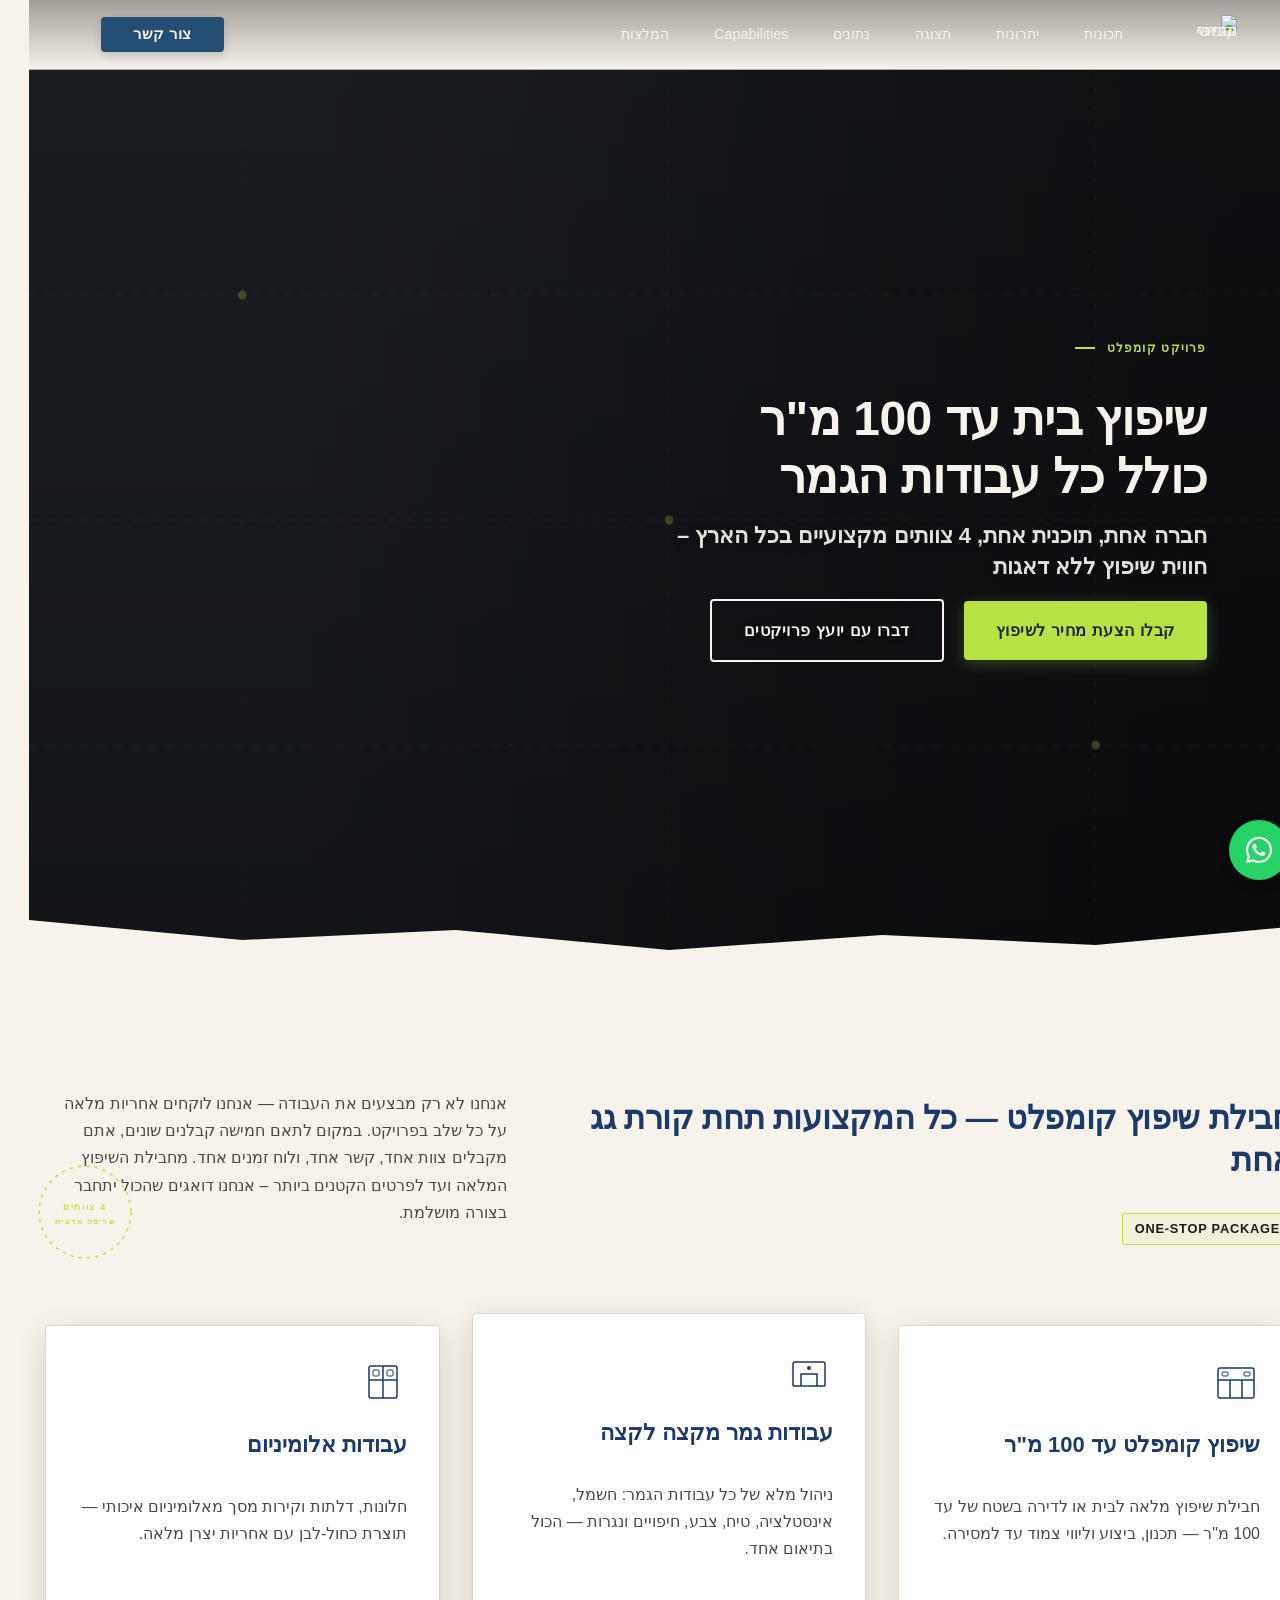
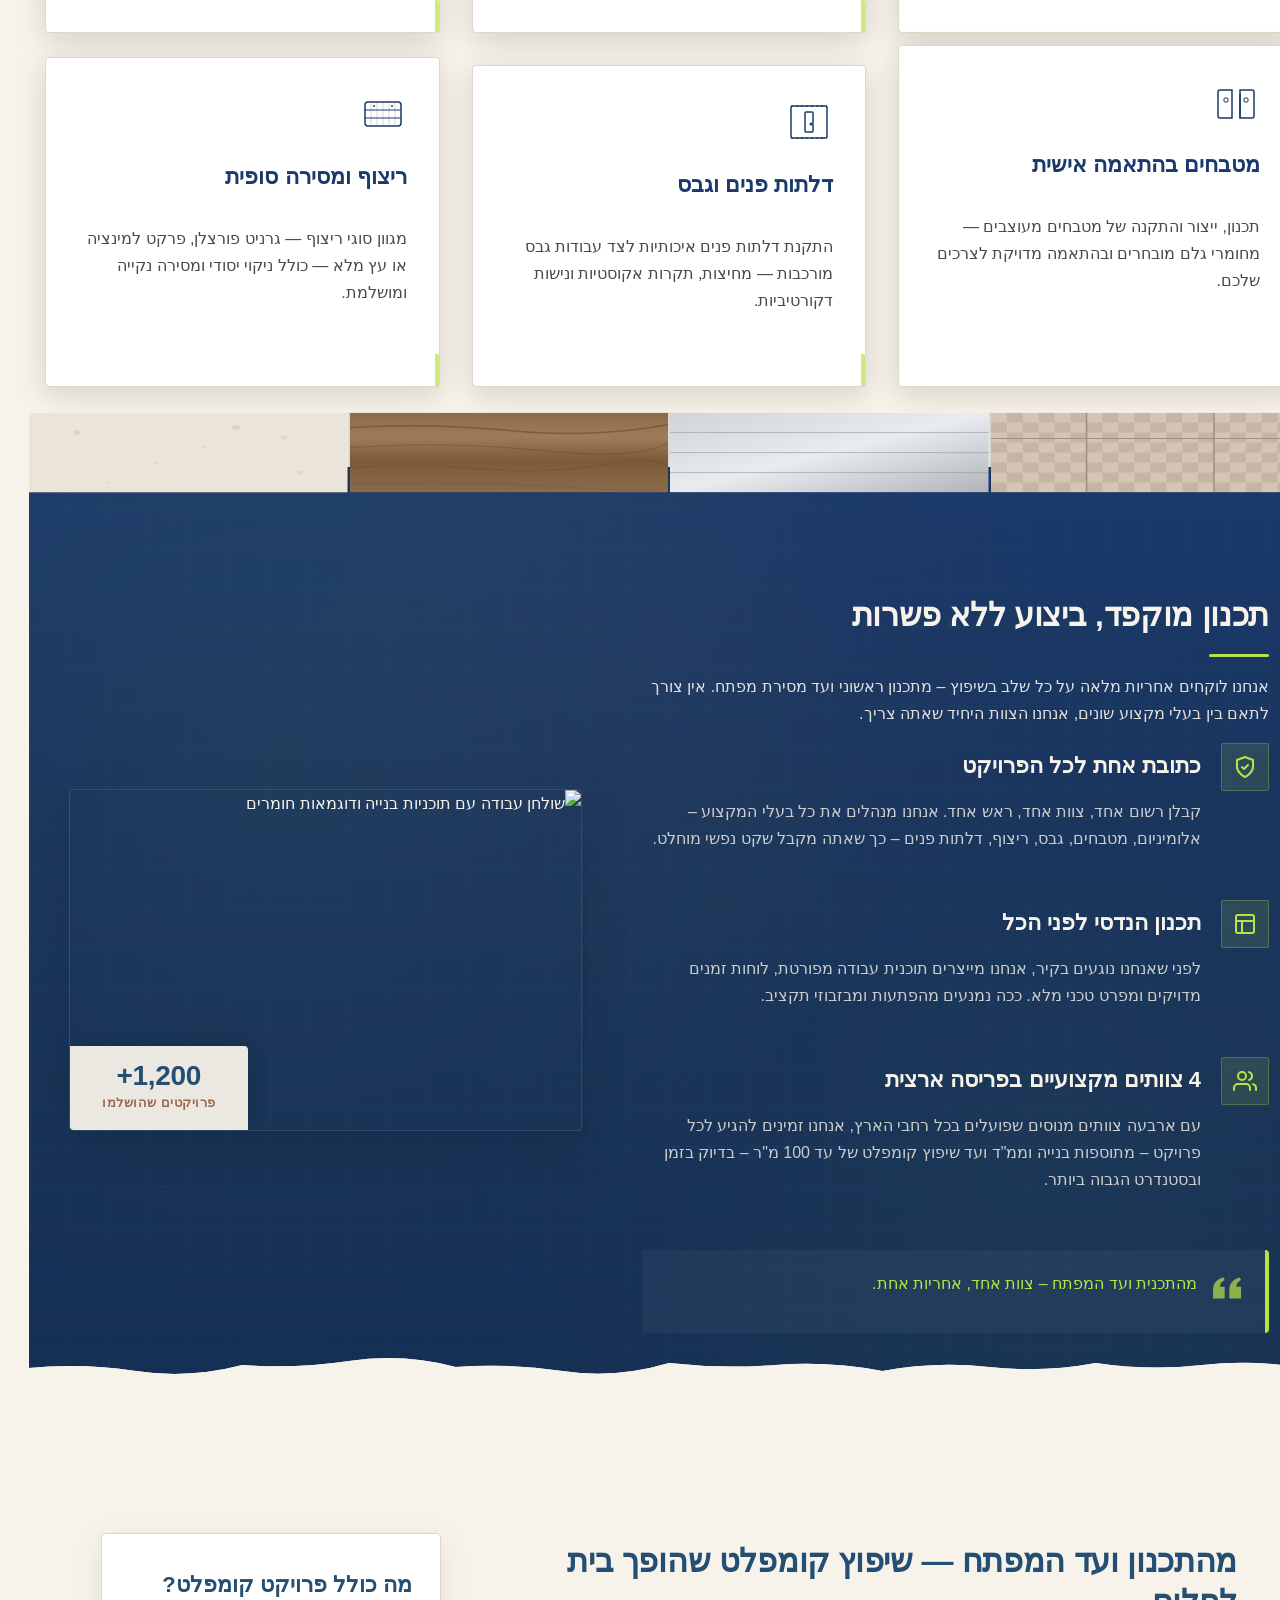
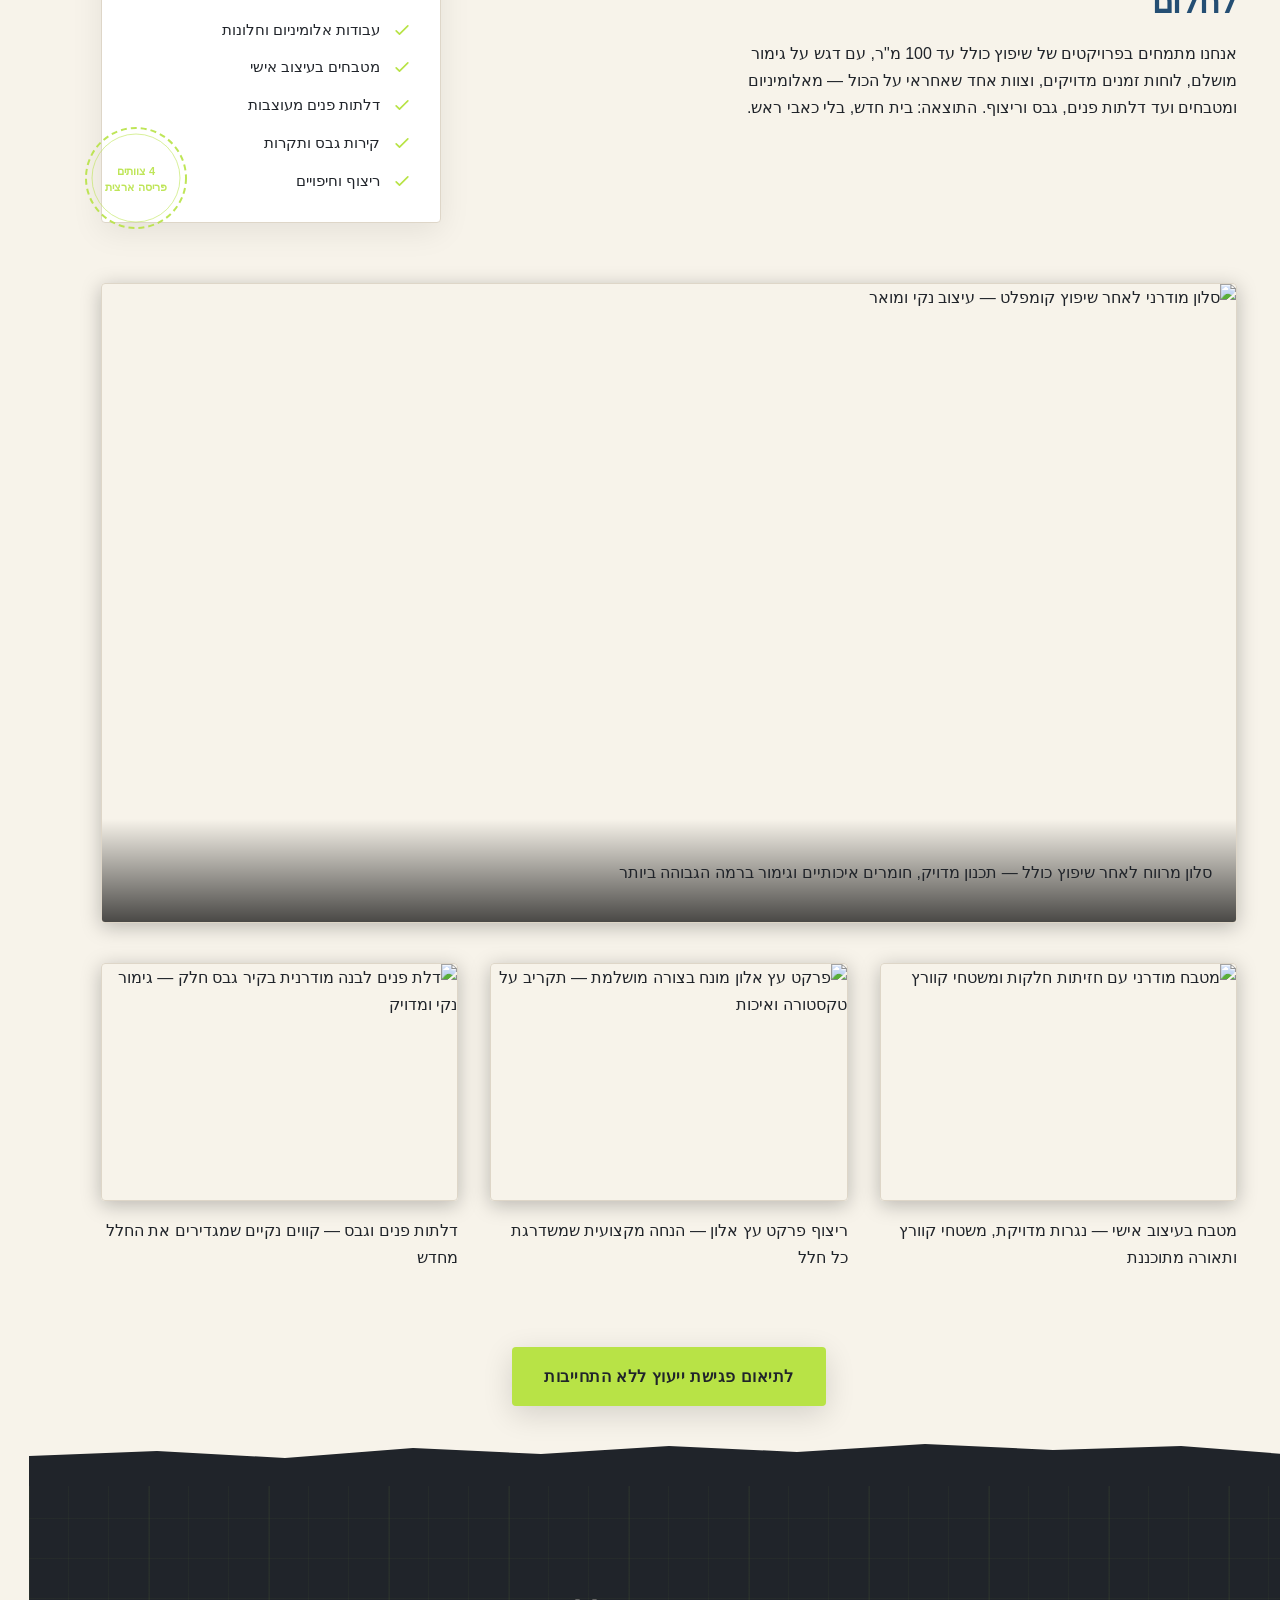
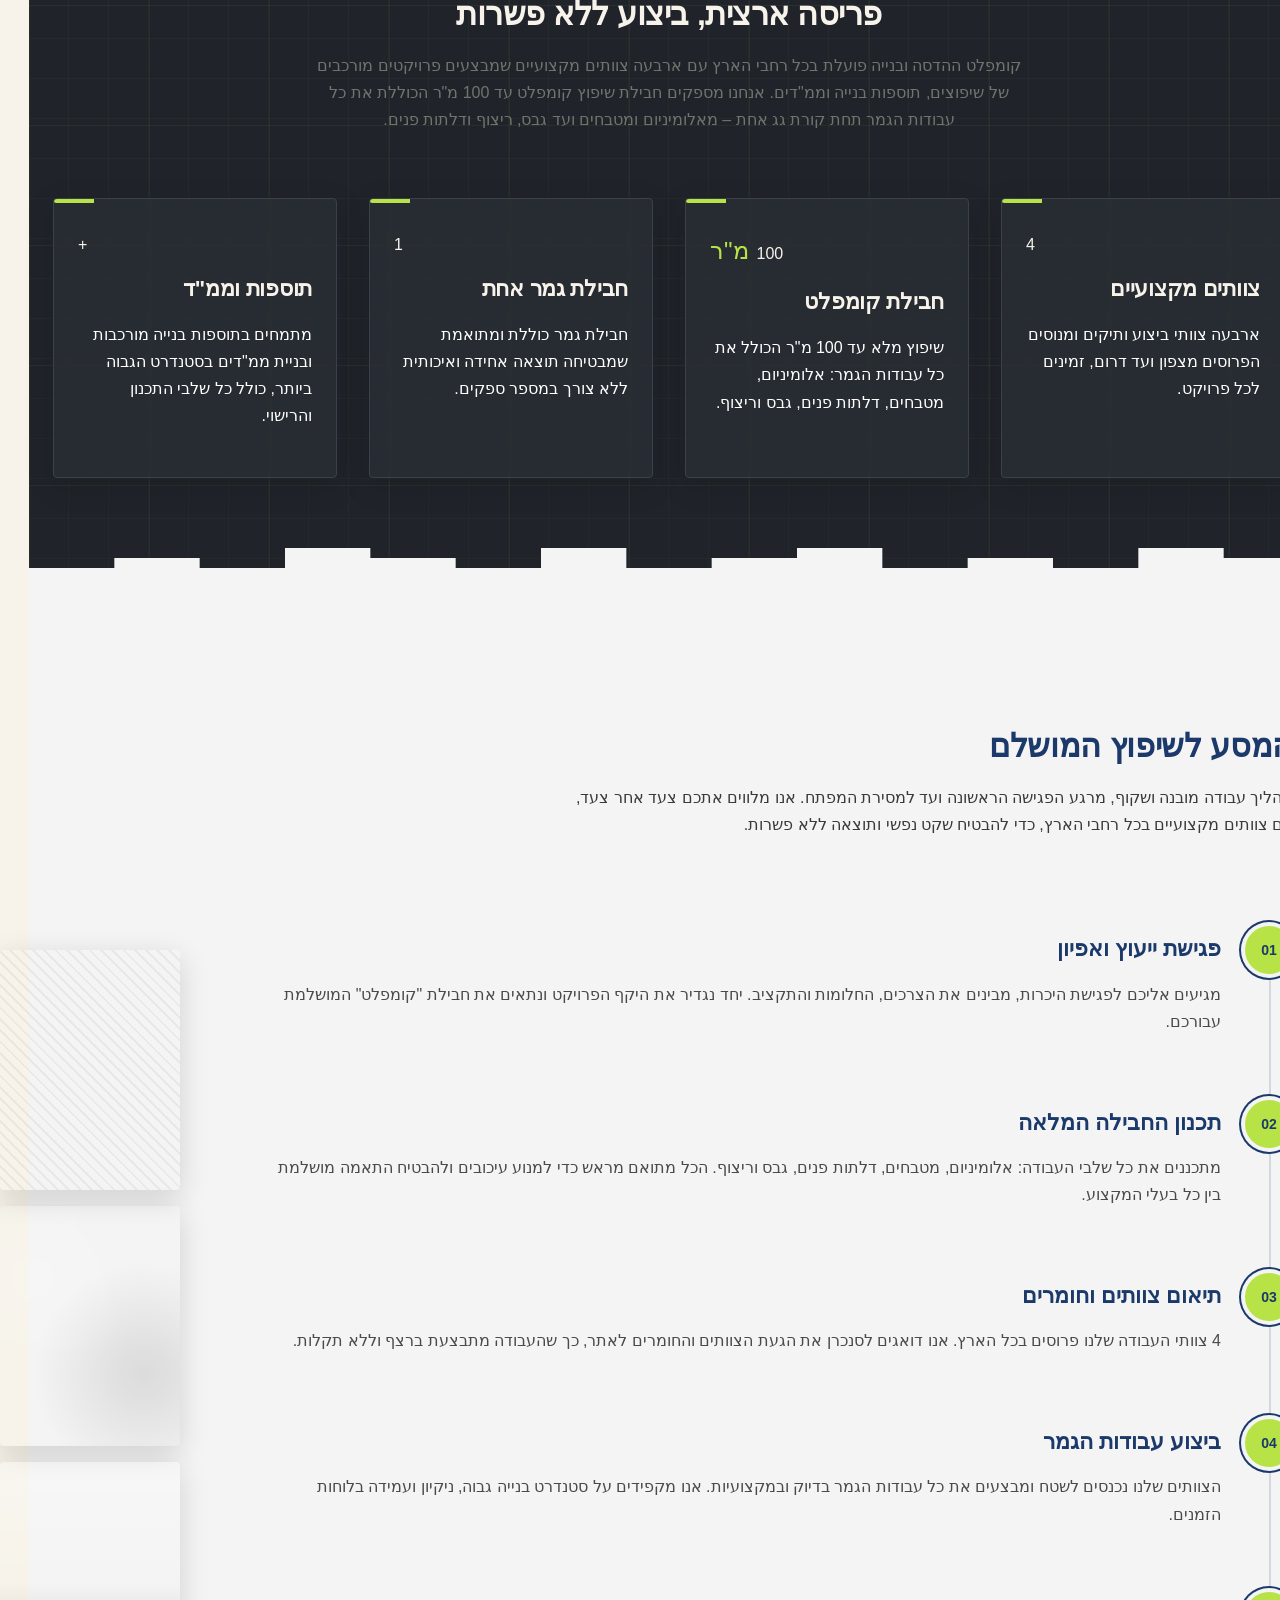
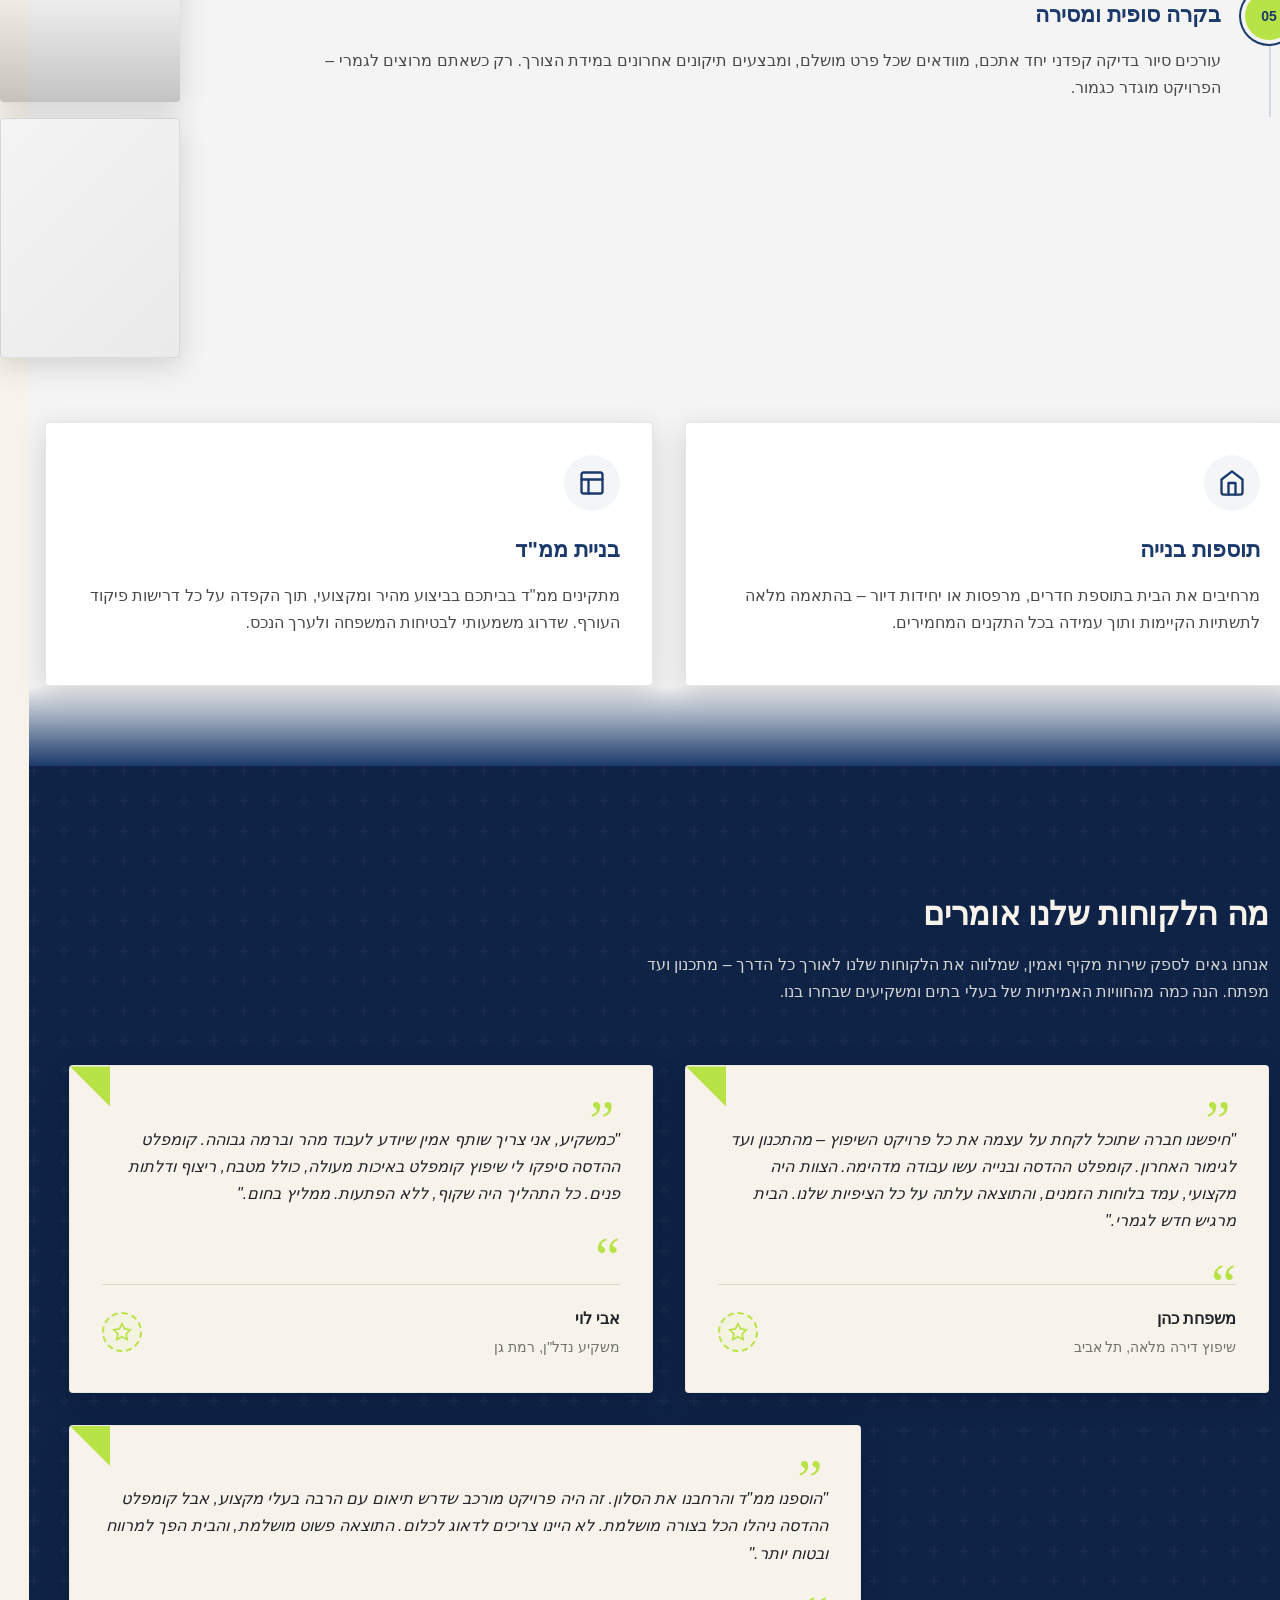
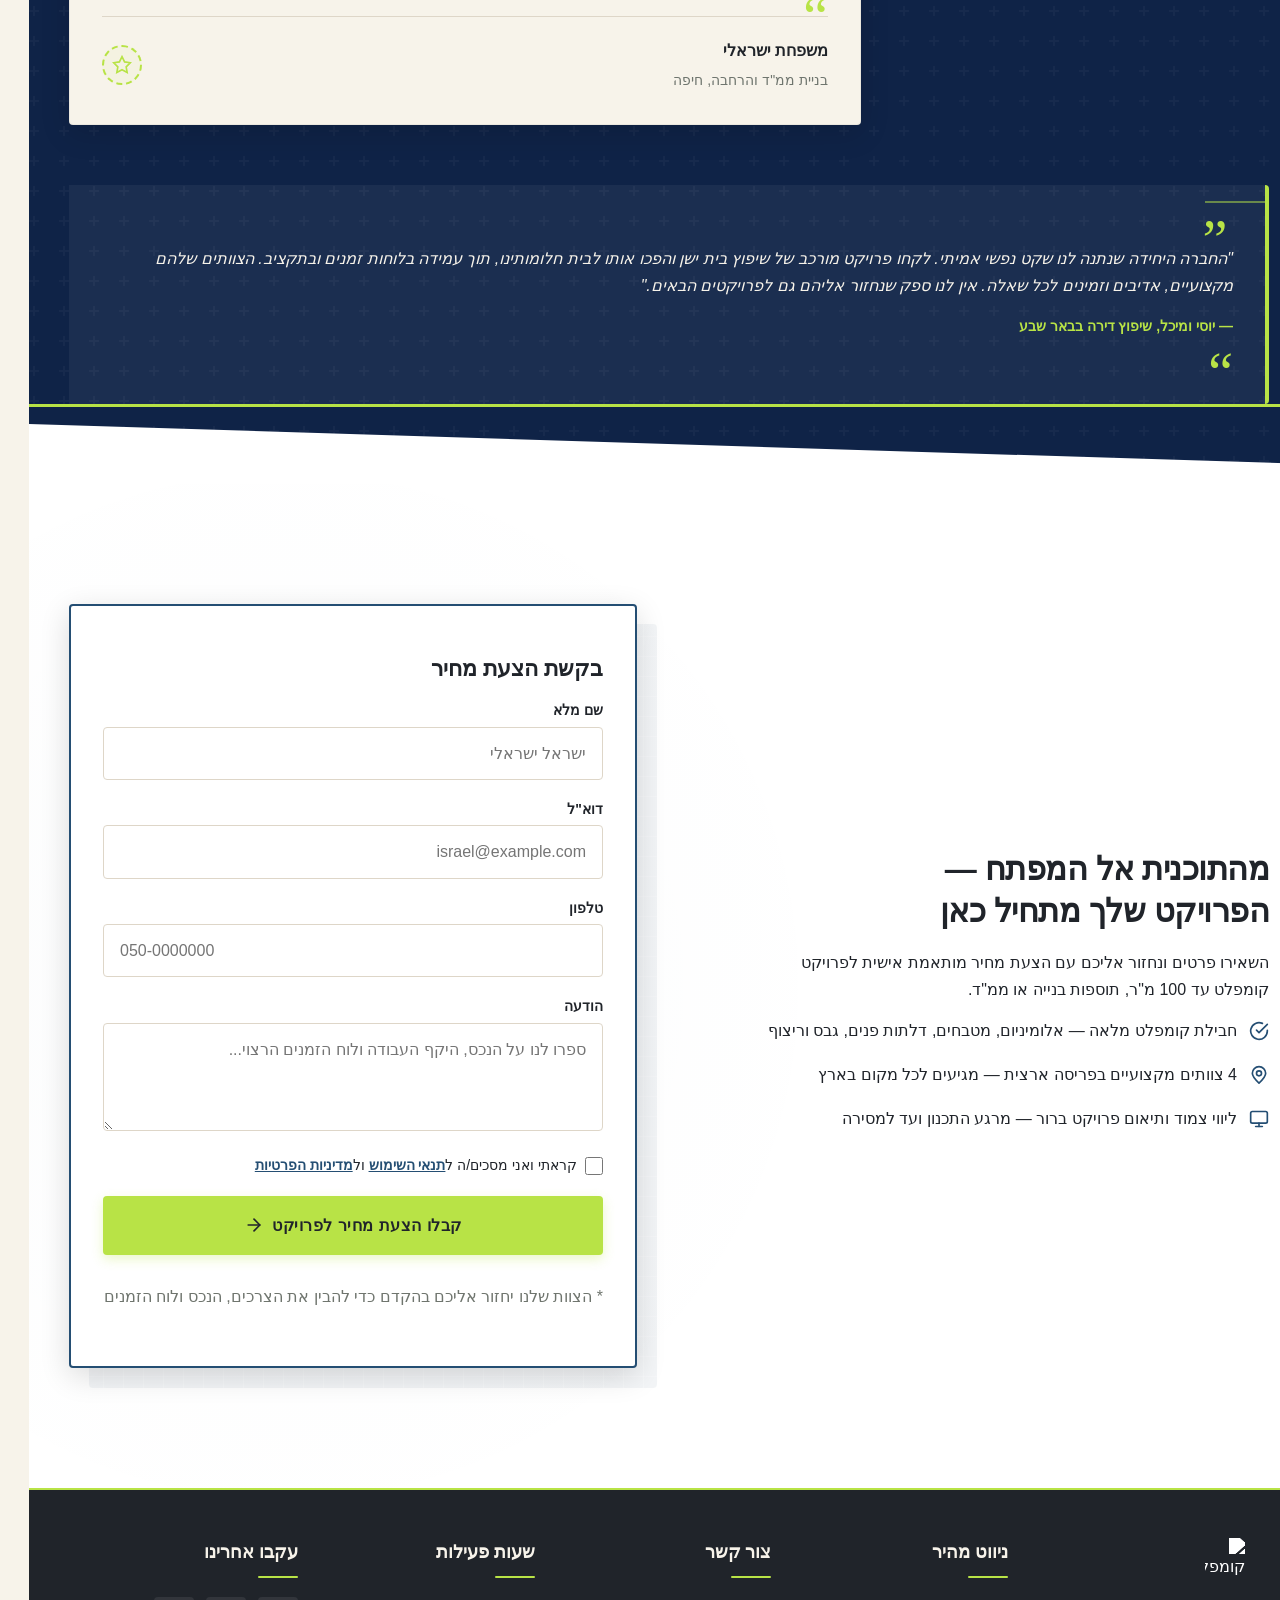
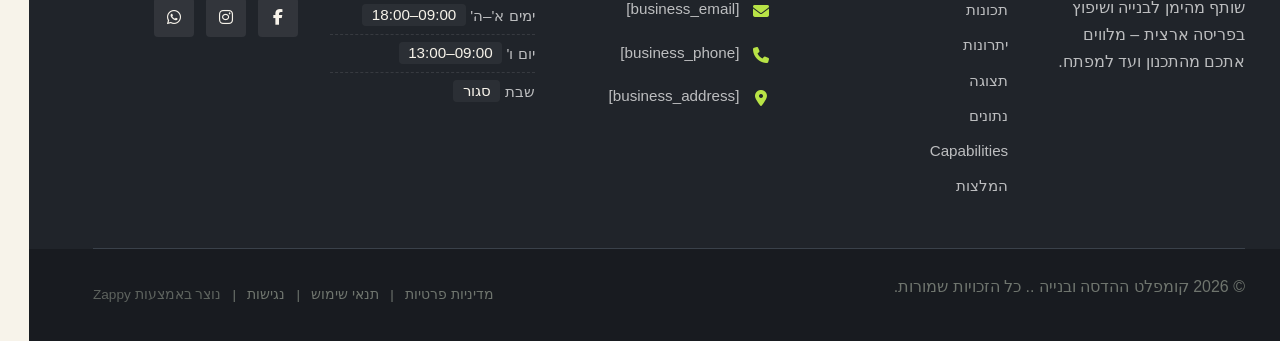
==== index.html @ 0e2bf9fd "Initial website commit" ====
<!DOCTYPE html><html lang="he" dir="rtl"><head>
    <meta charset="UTF-8">
    <meta name="viewport" content="width=device-width, initial-scale=1.0">
    <meta name="robots" content="index, follow">
    <title>חבילת שיפוץ מלאה עד 100 מ״ר — קומפלט ההדסה ובנייה .</title>
    <meta name="description" content="מחפשים שיפוצניק שמספק חוויה כוללת? קומפלט ההדסה מתמחים בחבילות שיפוץ ביתי עם אלומיניום, מטבחים, גבס וריצוף. ארבעה צוותים מקצועיים בפריסה ארצית.">
    <meta name="keywords" content="שיפוצניק, שיפוצים בירושלים, חבילת שיפוץ מלאה, חברת שיפוצים ארצית, שיפוץ ביתי כולל">
    
    <!-- Favicons -->
    <link rel="icon" type="image/x-icon" href="/assets/favicon.ico">
    <link rel="icon" type="image/png" sizes="16x16" href="/assets/favicon-16x16.png">
    <link rel="icon" type="image/png" sizes="32x32" href="/assets/favicon-32x32.png">
    <link rel="icon" type="image/png" sizes="48x48" href="/assets/favicon-48x48.png">
    <link rel="icon" type="image/png" sizes="192x192" href="/assets/favicon-192x192.png">
    <link rel="icon" type="image/png" sizes="512x512" href="/assets/favicon-512x512.png">
    <link rel="apple-touch-icon" href="/assets/apple-touch-icon.png">
    <!-- Zappy Analytics -->
<script>
(function() {
  'use strict';
  
  // Configuration
  var config = {
    websiteId: '479a674d-bb8e-450c-9f7f-3952e49abede',
    apiUrl: 'https://api.zappy5.com/api/analytics/track',
    sessionDuration: 30 * 60 * 1000, // 30 minutes
    visitorDuration: 30 * 24 * 60 * 60 * 1000, // 30 days
    trackPageViews: true,
    trackClicks: true,
    trackFormSubmissions: true
  };
  
  // Generate or retrieve persistent visitor ID (30 days)
  function getVisitorId() {
    var visitorKey = 'zappy_visitor_' + config.websiteId;
    var visitor = null;
    
    try {
      visitor = localStorage.getItem(visitorKey);
      if (visitor) {
        var visitorData = JSON.parse(visitor);
        var now = Date.now();
        
        // Check if visitor ID is still valid (30 days)
        if (now - visitorData.created < config.visitorDuration) {
          // Update last seen timestamp
          visitorData.lastSeen = now;
          localStorage.setItem(visitorKey, JSON.stringify(visitorData));
          return visitorData.id;
        }
      }
    } catch (e) {
      console.warn('Zappy Analytics: LocalStorage not available');
    }
    
    // Generate new visitor ID
    var newVisitorId = 'zv_' + Date.now() + '_' + Math.random().toString(36).substr(2, 9);
    
    try {
      localStorage.setItem(visitorKey, JSON.stringify({
        id: newVisitorId,
        created: Date.now(),
        lastSeen: Date.now()
      }));
    } catch (e) {
      // Continue without local storage
    }
    
    return newVisitorId;
  }
  
  // Generate or retrieve session ID (30 minutes)
  function getSessionId() {
    var sessionKey = 'zappy_session_' + config.websiteId;
    var session = null;
    
    try {
      session = sessionStorage.getItem(sessionKey);
      if (session) {
        var sessionData = JSON.parse(session);
        var now = Date.now();
        
        // Check if session is still valid
        if (now - sessionData.timestamp < config.sessionDuration) {
          // Update timestamp
          sessionData.timestamp = now;
          sessionStorage.setItem(sessionKey, JSON.stringify(sessionData));
          return sessionData.id;
        }
      }
    } catch (e) {
      console.warn('Zappy Analytics: SessionStorage not available');
    }
    
    // Generate new session ID
    var newSessionId = 'zs_' + Date.now() + '_' + Math.random().toString(36).substr(2, 9);
    
    try {
      sessionStorage.setItem(sessionKey, JSON.stringify({
        id: newSessionId,
        timestamp: Date.now()
      }));
    } catch (e) {
      // Continue without session storage
    }
    
    return newSessionId;
  }
  
  var visitorId = getVisitorId();
  var sessionId = getSessionId();
  
  // Track an event
  function trackEvent(eventType, data) {
    data = data || {};
    
    var eventData = {
      website_id: config.websiteId,
      event_type: eventType,
      page_path: window.location.pathname,
      referrer: document.referrer || 'direct',
      visitor_id: visitorId,
      session_id: sessionId,
      metadata: data
    };
    
    // Use sendBeacon if available (better for page unload events)
    if (navigator.sendBeacon) {
      var blob = new Blob([JSON.stringify(eventData)], { type: 'application/json' });
      navigator.sendBeacon(config.apiUrl, blob);
    } else {
      // Fallback to fetch
      fetch(config.apiUrl, {
        method: 'POST',
        headers: {
          'Content-Type': 'application/json'
        },
        body: JSON.stringify(eventData),
        keepalive: true
      }).catch(function(error) {
        console.warn('Zappy Analytics: Failed to track event', error);
      });
    }
  }
  
  // Track page view
  if (config.trackPageViews) {
    trackEvent('pageview', {
      title: document.title,
      url: window.location.href
    });
  }
  
  // Track clicks on important elements
  if (config.trackClicks) {
    document.addEventListener('click', function(e) {
      var target = e.target;
      
      // Track button clicks (counted as actions)
      if (target.tagName === 'BUTTON' || target.closest('button')) {
        var button = target.tagName === 'BUTTON' ? target : target.closest('button');
        var clickMeta = {
          element: 'button',
          text: button.textContent.trim().substring(0, 100),
          id: button.id || null,
          class: button.className || null
        };
        
        trackEvent('click', clickMeta);
      }
      
      // Track link clicks (navigation - not counted as actions)
      else if (target.tagName === 'A' || target.closest('a')) {
        var link = target.tagName === 'A' ? target : target.closest('a');
        var navMeta = {
          element: 'link',
          text: link.textContent.trim().substring(0, 100),
          href: link.href,
          external: link.hostname !== window.location.hostname
        };
        
        trackEvent('navigation', navMeta);
      }
    }, true);
  }
  
  
  // Track form submissions
  if (config.trackFormSubmissions) {
    document.addEventListener('submit', function(e) {
      var form = e.target;
      
      trackEvent('form_submit', {
        form_id: form.id || null,
        form_name: form.name || null,
        form_action: form.action || null,
        form_method: form.method || 'GET'
      });
    }, true);
  }
  
  // Track time on page (send on page unload)
  var pageLoadTime = Date.now();
  
  window.addEventListener('beforeunload', function() {
    var timeOnPage = Math.floor((Date.now() - pageLoadTime) / 1000); // in seconds
    
    trackEvent('page_unload', {
      time_on_page: timeOnPage,
      page_path: window.location.pathname
    });
  });
  
  // Expose tracking function globally for custom events
  window.zappyAnalytics = {
    track: trackEvent,
    getVisitorId: function() { return visitorId; },
    getSessionId: function() { return sessionId; }
  };
  
})();
</script>
<!-- End Zappy Analytics -->
    <meta property="og:title" content="חבילת שיפוץ מלאה עד 100 מ״ר — קומפלט ההדסה ובנייה .">
    <meta property="og:description" content="מחפשים שיפוצניק שמספק חוויה כוללת? קומפלט ההדסה מתמחים בחבילות שיפוץ ביתי עם אלומיניום, מטבחים, גבס וריצוף. ארבעה צוותים מקצועיים בפריסה ארצית.">
    <meta name="twitter:card" content="summary_large_image">
    <meta name="twitter:title" content="חבילת שיפוץ מלאה עד 100 מ״ר — קומפלט ההדסה ובנייה .">
    <meta name="twitter:description" content="מחפשים שיפוצניק שמספק חוויה כוללת? קומפלט ההדסה מתמחים בחבילות שיפוץ ביתי עם אלומיניום, מטבחים, גבס וריצוף. ארבעה צוותים מקצועיים בפריסה ארצית.">
    <meta property="og:type" content="website">
  <meta property="og:locale" content="he_IL">
  
  
  
  
  
  <style>
    .skip-link { position: absolute; top: 0; left: 0; transform: translateY(-200%); padding: 12px 18px; background: var(--bg-dark, #1a1a1a); color: var(--text-light, #fff); font-weight: 600; border-radius: 0 0 8px 0; z-index: 10000; }
    .skip-link:focus { transform: none; outline: 2px solid var(--ring, #fff); outline-offset: 2px; }
    :focus-visible { outline: 2px solid var(--ring, currentColor); outline-offset: 3px; }
  </style>


  
    <!-- Favicons -->
    <link rel="icon" type="image/x-icon" href="/assets/favicon.ico">
    <link rel="icon" type="image/png" sizes="16x16" href="/assets/favicon-16x16.png">
    <link rel="icon" type="image/png" sizes="32x32" href="/assets/favicon-32x32.png">
    <link rel="icon" type="image/png" sizes="48x48" href="/assets/favicon-48x48.png">
    <link rel="icon" type="image/png" sizes="192x192" href="/assets/favicon-192x192.png">
    <link rel="icon" type="image/png" sizes="512x512" href="/assets/favicon-512x512.png">
    <link rel="apple-touch-icon" href="/assets/apple-touch-icon.png">
    <!-- Cookie Consent -->
    <link rel="stylesheet" href="https://cdn.jsdelivr.net/npm/vanilla-cookieconsent@3/dist/cookieconsent.css">
    <!-- Mickidum Accessibility Toolbar lazy-loaded by runtime -->
    <style id="zappy-critical-above-fold-css">
html{box-sizing:border-box;-webkit-text-size-adjust:100%}*,*::before,*::after{box-sizing:inherit}body{margin:0;min-width:320px;overflow-x:clip}img,svg,video{max-width:100%;height:auto}main{display:block}.container{width:min(100% - 32px,1200px);margin-inline:auto}.navbar,nav.navbar,header .navbar,header[role="banner"]{position:relative;z-index:1000;width:100%}.nav-container,.navbar .container{display:flex;align-items:center;justify-content:space-between;min-height:64px}.logo,.logo-link img{display:block;width:35px;height:35px;object-fit:contain}.nav-menu,#navMenu{list-style:none}.fa,.fas,.far,.fab,.fa-solid,.fa-regular,.fa-brands{display:inline-block;min-width:1em;text-align:center}html:not(#zappy-noop)[data-zappy-site-type="ecommerce"] .phone-header-btn,html:not(#zappy-noop) .navbar:has(.nav-ecommerce-icons)>.phone-header-btn{display:none!important;visibility:hidden!important;width:0!important;height:0!important;pointer-events:none!important}.hero-section,.index-hero-section,section[class*="hero"]{position:relative;overflow:hidden;min-height:560px}.hero-bg-wrapper,.hero-bg-image,section[class*="hero"] [class*="hero-bg"]{position:absolute;inset:0;width:100%;height:100%}.hero-bg-wrapper img,.hero-bg-image img,section[class*="hero"] [data-hero-bg],section[class*="hero"] img[data-hero-background="true"]{width:100%!important;height:100%!important;object-fit:cover!important;display:block}.hero-content,section[class*="hero"] .container{position:relative;z-index:2}@media(max-width:768px){:root{--header-height:72px;--total-header-height:72px;--zappy-mobile-menu-top:72px}html[data-zappy-site-type="ecommerce"] body{padding-top:var(--total-header-height,72px)}html[data-zappy-site-type="ecommerce"] body>nav.navbar,html[data-zappy-site-type="ecommerce"] body>.navbar:not(.zappy-catalog-menu){position:fixed!important;top:0;left:0;right:0;z-index:100000;width:100%;margin-bottom:0}.zappy-catalog-menu{position:fixed;top:var(--header-height,72px);left:0;right:0;z-index:99999}.nav-container,.navbar .container{min-height:60px}.nav-menu,#navMenu{max-width:100vw;overflow-x:hidden}.hero-section,.index-hero-section,section[class*="hero"]{min-height:100svh}.hero-bg-wrapper,.hero-bg-image,.hero-scrim{min-height:100svh}}
</style>
    <link rel="preload" href="/styles.css" as="style">
    <link rel="stylesheet" href="/styles.css" media="print" onload="this.media='all'">
    <noscript><link rel="stylesheet" href="/styles.css"></noscript>
    
    <script>window.ZAPPY_WEBSITE_ID = "479a674d-bb8e-450c-9f7f-3952e49abede"; window.ZAPPY_API_BASE = "https://api.zappy5.com";</script>
    <link rel="preload" as="image" href="/assets/site-index-hero-image-1.webp" fetchpriority="high">

    <style id="zappy-dropdown-submenu-styles">
      /* ========== DESKTOP DROPDOWN SUBMENU STYLES ========== */
      /* Base styles for dropdown submenus - parent must be positioned */
      .nav-menu li:has(.sub-menu), nav li:has(.sub-menu), .navbar li:has(.sub-menu), #navMenu li:has(.sub-menu) { position: relative; }
      /* Submenu base - hidden by default */
      .nav-menu .sub-menu, nav .sub-menu, .navbar .sub-menu, #navMenu .sub-menu { display: block !important; position: absolute !important; top: 100%; left: 0; min-width: 220px; background: white; border-radius: 8px; box-shadow: 0 8px 25px rgba(0,0,0,0.15); padding: 8px 0; opacity: 0; visibility: hidden; transform: translateY(10px); transition: all 0.3s ease; z-index: 1000; list-style: none; pointer-events: none; }
      /* CRITICAL: Desktop hover styles to show dropdown */
      .nav-menu li:hover > .sub-menu, nav li:hover > .sub-menu, .navbar li:hover > .sub-menu, #navMenu li:hover > .sub-menu { opacity: 1 !important; visibility: visible !important; transform: translateY(0) !important; pointer-events: auto !important; }
      /* Submenu item styling */
      .sub-menu li { list-style: none; margin: 0; padding: 0; }
      .sub-menu a { display: block !important; padding: 10px 16px !important; color: var(--text-dark, #333) !important; font-weight: 500; text-decoration: none; white-space: nowrap; transition: background-color 0.2s; }
      .sub-menu .zappy-nav-child > a { padding-left: 28px !important; font-size: 0.9em !important; opacity: 0.85 !important; }
      [dir="rtl"] .sub-menu .zappy-nav-child > a, html[lang="he"] .sub-menu .zappy-nav-child > a, html[lang="ar"] .sub-menu .zappy-nav-child > a { padding-left: 10px !important; padding-right: 28px !important; }
      .sub-menu .zappy-nav-parent > a { font-weight: 600 !important; }
      .sub-menu a:hover { background-color: #f5f5f5; }
      /* RTL (Hebrew/Arabic) dropdown positioning */
      [dir="rtl"] .nav-menu .sub-menu, [dir="rtl"] nav .sub-menu, [dir="rtl"] .navbar .sub-menu, html[lang="he"] .nav-menu .sub-menu, html[lang="he"] nav .sub-menu, html[lang="he"] .navbar .sub-menu, html[lang="ar"] .nav-menu .sub-menu, html[lang="ar"] nav .sub-menu, html[lang="ar"] .navbar .sub-menu { left: auto !important; right: 0 !important; }
      /* Hide empty dropdown menus (exclude catalog sub-menus that use <a> children instead of <li>) */
      .sub-menu:empty, .sub-menu:not(:has(li:not(.zappy-hidden-menu-item))):not(:has(> a)), .sub-menu:not(:has(li)):not(:has(> a)) { display: none !important; opacity: 0 !important; visibility: hidden !important; pointer-events: none !important; }
      /* Desktop: show submenu on Menu Group hover */
      li:has(.menu-group-title):hover > .sub-menu { opacity: 1 !important; visibility: visible !important; transform: translateY(0) !important; pointer-events: auto !important; }
      /* Menu Group title styling */
      .nav-menu > li > .menu-group-title, #navMenu > li > .menu-group-title { display: inline-block; padding: 0.5rem 1rem; cursor: default; user-select: none; }
      
      /* ========== MOBILE SUBMENU STYLES ========== */
      @media (max-width: 768px) {
        .nav-menu .sub-menu, nav .sub-menu, .navbar .sub-menu, #navMenu .sub-menu { position: static !important; transform: none !important; box-shadow: none !important; background: transparent !important; max-height: 0; overflow: hidden; opacity: 0; visibility: hidden; transition: max-height 0.3s ease, opacity 0.3s ease; padding: 0 !important; border-radius: 0 !important; }
        .navbar .sub-menu.mobile-expanded, .nav-menu .sub-menu.mobile-expanded, #navMenu .sub-menu.mobile-expanded { max-height: none !important; overflow-y: visible !important; opacity: 1 !important; visibility: visible !important; padding: 8px 0 8px 16px !important; }
        [dir="rtl"] .sub-menu.mobile-expanded, html[lang="he"] .sub-menu.mobile-expanded { padding: 8px 16px 8px 0 !important; }
        /* Disable hover behavior on mobile */
        .nav-menu li:hover > .sub-menu, nav li:hover > .sub-menu, .navbar li:hover > .sub-menu, #navMenu li:hover > .sub-menu { opacity: 0; visibility: hidden; pointer-events: none; }
        .nav-menu li > .sub-menu.mobile-expanded, nav li > .sub-menu.mobile-expanded, .navbar li > .sub-menu.mobile-expanded, #navMenu li > .sub-menu.mobile-expanded { opacity: 1 !important; visibility: visible !important; pointer-events: auto !important; }
        .nav-menu li:has(.sub-menu), nav li:has(.sub-menu), .navbar li:has(.sub-menu), #navMenu li:has(.sub-menu) { display: flex !important; flex-wrap: wrap !important; align-items: center !important; position: relative !important; min-height: 44px !important; }
        .nav-menu li:has(.sub-menu) > a, nav li:has(.sub-menu) > a, .navbar li:has(.sub-menu) > a, #navMenu li:has(.sub-menu) > a { flex: 1 !important; min-width: 0 !important; }
        .nav-menu li:has(.sub-menu) > .menu-group-title, nav li:has(.sub-menu) > .menu-group-title, .navbar li:has(.sub-menu) > .menu-group-title, #navMenu li:has(.sub-menu) > .menu-group-title { flex: 1 !important; min-width: 0 !important; padding: 0 !important; line-height: inherit !important; }
        .nav-menu li:has(.sub-menu) > .sub-menu, nav li:has(.sub-menu) > .sub-menu, .navbar li:has(.sub-menu) > .sub-menu, #navMenu li:has(.sub-menu) > .sub-menu { flex-basis: 100% !important; width: 100% !important; }
        .nav-menu li:has(.sub-menu) > a [class*="chevron"], .nav-menu li:has(.sub-menu) > a [class*="arrow"], .nav-menu li:has(.sub-menu) > a .fa-chevron-down, .nav-menu li:has(.sub-menu) > a .fa-angle-down, nav li:has(.sub-menu) > a [class*="chevron"], nav li:has(.sub-menu) > a [class*="arrow"], #navMenu li:has(.sub-menu) > a [class*="chevron"], #navMenu li:has(.sub-menu) > a [class*="arrow"] { display: none !important; visibility: hidden !important; }
        .mobile-submenu-toggle { display: flex !important; align-items: center !important; justify-content: center !important; width: 44px !important; height: auto !important; background: transparent !important; border: none !important; cursor: pointer !important; color: var(--text-light) !important; position: static !important; flex-shrink: 0 !important; align-self: stretch !important; z-index: 2 !important; padding: 0 !important; margin: 0 !important; }
        .mobile-submenu-toggle::after { content: '' !important; width: 0 !important; height: 0 !important; border-left: 6px solid transparent !important; border-right: 6px solid transparent !important; border-top: 7px solid currentColor !important; transition: transform 0.3s ease !important; }
        .mobile-submenu-toggle.expanded::after { transform: rotate(180deg) !important; }
        .sub-menu a { padding: 10px 0 !important; display: block !important; color: var(--text-light) !important; white-space: normal !important; }
        .sub-menu .zappy-nav-child > a { padding-left: 28px !important; font-size: 0.9em !important; opacity: 0.85 !important; }
        [dir="rtl"] .sub-menu .zappy-nav-child > a, html[lang="he"] .sub-menu .zappy-nav-child > a, html[lang="ar"] .sub-menu .zappy-nav-child > a { padding-left: 0 !important; padding-right: 28px !important; }
        .sub-menu .zappy-nav-parent > a { font-weight: 600 !important; }
        .nav-menu.active, #navMenu.active { max-width: 100vw !important; overflow-x: hidden !important; box-sizing: border-box !important; }
        .navbar .sub-menu li a, nav.navbar .sub-menu li a, .zappy-products-dropdown .sub-menu a { color: var(--text-light) !important; }
      }
      @media (min-width: 769px) { .mobile-submenu-toggle { display: none !important; } }
    </style>

    <style id="zappy-widget-visibility">
      html[dir="rtl"] .whatsapp-float { right: 20px !important; left: auto !important; }
      html[dir="ltr"] .whatsapp-float, html:not([dir]) .whatsapp-float { left: 20px !important; right: auto !important; }
      html[dir="rtl"] #mic-access-tool-general-button, html[dir="rtl"] .mic-access-tool-general-button,
      html[dir="rtl"] #mic-init-access-tool .mic-access-tool-general-button,
      html[dir="rtl"] #mic-init-access-tool #mic-access-tool-general-button,
      html[dir="rtl"] ._access-icon { left: 20px !important; right: auto !important; }
      html[dir="ltr"] #mic-access-tool-general-button, html[dir="ltr"] .mic-access-tool-general-button,
      html[dir="ltr"] #mic-init-access-tool .mic-access-tool-general-button,
      html[dir="ltr"] #mic-init-access-tool #mic-access-tool-general-button,
      html[dir="ltr"] ._access-icon,
      html:not([dir]) #mic-access-tool-general-button, html:not([dir]) .mic-access-tool-general-button,
      html:not([dir]) #mic-init-access-tool .mic-access-tool-general-button,
      html:not([dir]) #mic-init-access-tool #mic-access-tool-general-button,
      html:not([dir]) ._access-icon { right: 20px !important; left: auto !important; }
      @media (max-width: 768px) { .whatsapp-float { display: flex !important; } }
      @media (min-width: 769px) { .whatsapp-float { display: flex !important; } }
      @media (max-width: 768px) {
        #mic-access-tool-general-button, .mic-access-tool-general-button,
        #mic-init-access-tool .mic-access-tool-general-button, #mic-init-access-tool #mic-access-tool-general-button,
        ._access-icon { display: flex !important; visibility: visible !important; opacity: 1 !important; pointer-events: auto !important; }
        #mic-access-tool-box.opened-mic-access-tool, .mic-access-tool-box.opened-mic-access-tool,
        #mic-init-access-tool #mic-access-tool-box.opened-mic-access-tool {
          visibility: visible !important; opacity: 1 !important; pointer-events: auto !important;
        }
      }
      @media (min-width: 769px) {
        #mic-access-tool-general-button, .mic-access-tool-general-button,
        #mic-init-access-tool .mic-access-tool-general-button, #mic-init-access-tool #mic-access-tool-general-button,
        ._access-icon { display: flex !important; visibility: visible !important; opacity: 1 !important; pointer-events: auto !important; }
        #mic-access-tool-box.opened-mic-access-tool, .mic-access-tool-box.opened-mic-access-tool,
        #mic-init-access-tool #mic-access-tool-box.opened-mic-access-tool {
          visibility: visible !important; opacity: 1 !important; pointer-events: auto !important;
        }
      }
    </style>
</head>
<body>
<a class="skip-link" href="#main">דלג לתוכן הראשי</a>
  <nav class="navbar" dir="rtl">
  <button class="mobile-toggle" id="mobileToggle" aria-label="Menu">
    <svg class="hamburger-icon" width="24" height="24" viewBox="0 0 24 24" fill="none">
      <path d="M3 12h18M3 6h18M3 18h18" stroke="currentColor" stroke-width="2" stroke-linecap="round"></path>
    </svg>
    <svg class="close-icon" width="24" height="24" viewBox="0 0 24 24" fill="none" style="display: none;">
      <path d="M18 6L6 18M6 6l12 12" stroke="currentColor" stroke-width="2" stroke-linecap="round"></path>
    </svg>
  </button>
  
  <button class="phone-header-btn" data-phone="+972-0-000-0000" aria-label="Call">
    <svg width="20" height="20" viewBox="0 0 24 24" fill="currentColor">
      <path d="M22 16.92v3a2 2 0 0 1-2.18 2 19.79 19.79 0 0 1-8.63-3.07 19.5 19.5 0 0 1-6-6 19.79 19.79 0 0 1-3.07-8.67A2 2 0 0 1 4.11 2h3a2 2 0 0 1 2 1.72 12.84 12.84 0 0 0 .7 2.81 2 2 0 0 1-.45 2.11L8.09 9.91a16 16 0 0 0 6 6l1.27-1.27a2 2 0 0 1 2.11-.45 12.84 12.84 0 0 0 2.81.7A2 2 0 0 1 22 16.92z"></path>
    </svg>
  </button>

  <div class="nav-container">
    <div class="nav-right-group"><div class="nav-brand">
      <a href="/" class="logo-link"><img class="logo" src="/assets/site-----image-1.webp" alt="קומפלט ההדסה ובנייה ." decoding="async" width="35" height="35"></a>
    </div><ul class="nav-menu" id="navMenu"><li><a href="#features">תכונות</a></li><li><a href="#benefits">יתרונות</a></li><li><a href="#showcase">תצוגה</a></li><li><a href="#stats">נתונים</a></li><li><a href="#capabilities">Capabilities</a></li><li><a href="#testimonials">המלצות</a></li><li class="mobile-contact-link nav-cta-mobile-item"><a href="#cta" class="nav-cta-btn">צור קשר</a></li></ul></div>
    
    
    
    <div class="nav-cta-container">
      <a href="#cta" class="nav-cta-btn">צור קשר</a>
    </div>
  </div>
</nav>
<script>

// Navbar Mobile Menu Toggle and Contrast Fix
(function() {
  // Use 'load' event instead of 'DOMContentLoaded' to ensure we run AFTER all other scripts
  window.addEventListener('load', function() {
    
    // FIX MOBILE BUTTON CONTRAST
    // Detect navbar background color and apply contrasting color to mobile buttons
    const navbar = document.querySelector('.navbar, nav, header');
    if (!navbar) {
      console.log('[Navbar] Navbar element not found');
      return;
    }
    
    // DECLARE VARIABLES EARLY to avoid Temporal Dead Zone errors
    // These are used in multiple places below
    let mobileToggle = document.getElementById('mobileToggle') ||
                       document.querySelector('.mobile-toggle') ||
                       document.querySelector('.hamburger') ||
                       document.querySelector('.hamburger-menu') ||
                       document.querySelector('.menu-toggle') ||
                       document.querySelector('.burger-menu') ||
                       document.querySelector('[aria-label="Menu"]') ||
                       document.querySelector('[aria-label="תפריט"]');
    
    const phoneBtn = document.querySelector('.phone-header-btn');
    
    const computedStyle = window.getComputedStyle(navbar);
    let bgColor = computedStyle.backgroundColor;
    
    console.log('[Navbar] Initial navbar background:', bgColor);
    
    // Check if background is transparent or rgba with 0 alpha
    const isTransparent = bgColor === 'transparent' || 
                         bgColor === 'rgba(0, 0, 0, 0)' ||
                         (bgColor.startsWith('rgba') && bgColor.includes(', 0)'));
    
    if (isTransparent) {
      // Check for background-image or gradient
      const bgImage = computedStyle.backgroundImage;
      if (bgImage && bgImage !== 'none') {
        console.log('[Navbar] Navbar has background image/gradient, using dark text');
        bgColor = 'rgb(240, 240, 240)'; // Assume light background
      } else {
        // Transparent navbar - check body background
        const bodyBg = window.getComputedStyle(document.body).backgroundColor;
        console.log('[Navbar] Navbar transparent, using body background:', bodyBg);
        bgColor = bodyBg;
      }
    }
    
    // Calculate luminance to determine if background is light or dark
    const rgb = bgColor.match(/\d+/g);
    if (rgb && rgb.length >= 3) {
      const r = parseInt(rgb[0]);
      const g = parseInt(rgb[1]);
      const b = parseInt(rgb[2]);
      const luminance = (0.299 * r + 0.587 * g + 0.114 * b) / 255;
      
      // Mobile button colors are set by Claude's AI-generated CSS (same as .nav-menu a)
      // No dynamic color overrides needed - colors come from the generated navbar CSS
      console.log('[Navbar] Mobile button colors preserved from Claude CSS (luminance:', luminance.toFixed(2) + ')');
      
      // FIX ICON SIZES - Ensure SVGs are properly sized and visible
      // INJECT CRITICAL CSS TO OVERRIDE ANY CONFLICTING RULES
      const criticalCSS = document.createElement('style');
      criticalCSS.id = 'zappy-mobile-nav-fix';
      const htmlLang = document.documentElement.lang || 'en';
      const htmlDir = document.documentElement.dir || 'ltr';
      // Check both dir attribute AND lang for RTL detection
      // dir="rtl" is the most reliable indicator
      const isRTL = htmlDir === 'rtl' || htmlLang === 'he' || htmlLang === 'ar';
      
      criticalCSS.textContent = `
        /* Hide mobile buttons on desktop, show only on mobile */
        @media (min-width: 769px) {
          .mobile-toggle,
          .phone-header-btn {
            display: none !important;
          }
        }
        
        /* Show and position mobile buttons correctly on mobile */
        @media (max-width: 768px) {
          .navbar,
          nav.navbar {
            min-height: 70px !important;
          }

          .mobile-toggle,
          .phone-header-btn {
            position: absolute !important;
            top: 0 !important;
            bottom: 0 !important;
            margin-top: auto !important;
            margin-bottom: auto !important;
            transform: none !important;
            z-index: 1001 !important;
            display: flex !important;
            align-items: center !important;
            justify-content: center !important;
            width: 36px !important;
            height: 36px !important;
            border-radius: 50% !important;
            border: none !important;
            cursor: pointer !important;
            padding: 6px !important;
            background: none !important;
            color: var(--nav-text, var(--text-light)) !important;
            touch-action: manipulation !important;
            -webkit-tap-highlight-color: transparent !important;
          }

          html[data-zappy-site-type="ecommerce"] .phone-header-btn,
          body[data-zappy-site-type="ecommerce"] .phone-header-btn,
          html[data-zappy-site-type="ecommerce"] header .phone-header-btn,
          html[data-zappy-site-type="ecommerce"] nav .phone-header-btn {
            display: none !important;
            visibility: hidden !important;
            width: 0 !important;
            height: 0 !important;
            min-width: 0 !important;
            overflow: hidden !important;
          }
          
          /* LTR positioning (default): hamburger LEFT, phone RIGHT */
          html:not([dir="rtl"]):not([lang="he"]):not([lang="ar"]) .mobile-toggle,
          html[dir="ltr"] .mobile-toggle {
            left: 12px !important;
            right: auto !important;
          }
          html:not([dir="rtl"]):not([lang="he"]):not([lang="ar"]) .phone-header-btn,
          html[dir="ltr"] .phone-header-btn {
            right: 12px !important;
            left: auto !important;
          }
          
          /* RTL positioning: hamburger RIGHT, phone LEFT */
          html[dir="rtl"] .mobile-toggle,
          html[lang="he"] .mobile-toggle,
          html[lang="ar"] .mobile-toggle {
            right: 12px !important;
            left: auto !important;
          }
          html[dir="rtl"] .phone-header-btn,
          html[lang="he"] .phone-header-btn,
          html[lang="ar"] .phone-header-btn {
            left: 12px !important;
            right: auto !important;
          }
          
          /* CRITICAL: Ensure nav-container has min-height on mobile */
          /* All children are positioned absolutely/fixed on mobile, so height:auto collapses to 0 */
          .nav-container {
            min-height: 70px !important;
            position: relative !important;
          }
          
          /* Ensure SVG icons are properly sized and inherit color */
          .mobile-toggle svg,
          .phone-header-btn svg {
            width: 24px !important;
            height: 24px !important;
            /* Don't force display - let JavaScript control hamburger/close toggle */
          }
          
          /* Reset nav-cta-container on mobile - remove desktop box-shadow/padding */
          /* that creates a visible ghost box when CTA button is hidden */
          .nav-cta-container {
            box-shadow: none !important;
            padding: 0 !important;
          }
          
          /* Hide nav-cta-container entirely on mobile when there's no lang-switcher */
          /* (only the CTA button is inside, and it's hidden on mobile) */
          .nav-cta-container:not(:has(.lang-switcher)) {
            display: none !important;
          }
          
          /* CRITICAL: Prevent hero image fade gradient from bleeding over headline text */
          /* The .image-fade-gradient has bottom: -30px (extends below parent) */
          /* On mobile stacked layout, this overlaps the h1 text below the image */
          .hero-image-column {
            overflow: hidden !important;
          }
          .image-fade-gradient {
            bottom: 0 !important;
          }
          
          /* Hide desktop language switcher on mobile - hamburger menu handles it */
          /* High specificity to override stored CSS */
          .lang-switcher,
          .nav-cta-container .lang-switcher,
          .nav-container .lang-switcher,
          .navbar .lang-switcher,
          .navbar .nav-cta-container .lang-switcher {
            display: none !important;
          }
        }
      `;
      
      // Remove existing fix if present and inject new one
      const existing = document.getElementById('zappy-mobile-nav-fix');
      if (existing) existing.remove();
      document.head.appendChild(criticalCSS);
      
      console.log('[Navbar] Critical CSS injected for mobile nav positioning');
      
      // ONLY apply inline positioning styles on mobile viewport
      // On desktop, the CSS handles hiding these buttons with display: none
      // Inline styles were breaking desktop layout by overriding CSS
      const isMobileViewport = window.innerWidth <= 768;
      
      if (mobileToggle) {
        // Icon sizing applies to all viewports for consistency
        const hamburgerIcon = mobileToggle.querySelector('.hamburger-icon');
        const closeIcon = mobileToggle.querySelector('.close-icon');
        
        if (hamburgerIcon) {
          hamburgerIcon.style.setProperty('width', '24px', 'important');
          hamburgerIcon.style.setProperty('height', '24px', 'important');
          hamburgerIcon.style.setProperty('display', 'block', 'important'); // Show hamburger by default
        }
        if (closeIcon) {
          closeIcon.style.setProperty('width', '24px', 'important');
          closeIcon.style.setProperty('height', '24px', 'important');
          closeIcon.style.setProperty('display', 'none', 'important'); // Hide close icon by default
        }
        
        // ONLY set positioning inline styles on mobile
        if (isMobileViewport) {
          mobileToggle.style.setProperty('position', 'absolute', 'important');
          mobileToggle.style.setProperty('top', '0', 'important');
          mobileToggle.style.setProperty('bottom', '0', 'important');
          mobileToggle.style.setProperty('margin-top', 'auto', 'important');
          mobileToggle.style.setProperty('margin-bottom', 'auto', 'important');
          mobileToggle.style.setProperty('transform', 'none', 'important');
          mobileToggle.style.setProperty('z-index', '1001', 'important');
          
          // Clear any inline left/right so CSS can take over based on html[dir]
          mobileToggle.style.removeProperty('left');
          mobileToggle.style.removeProperty('right');
          
          console.log('[Navbar] Mobile toggle positioning applied (mobile viewport)');
        } else {
          // On desktop, clear any positioning styles to let CSS handle it
          mobileToggle.style.removeProperty('position');
          mobileToggle.style.removeProperty('top');
          mobileToggle.style.removeProperty('transform');
          mobileToggle.style.removeProperty('z-index');
          mobileToggle.style.removeProperty('left');
          mobileToggle.style.removeProperty('right');
          console.log('[Navbar] Desktop viewport - cleared mobile toggle inline positioning');
        }
      }
      
      if (phoneBtn) {
        // Icon sizing applies to all viewports
        const phoneIcon = phoneBtn.querySelector('svg');
        if (phoneIcon) {
          phoneIcon.style.width = '24px';
          phoneIcon.style.height = '24px';
          phoneIcon.setAttribute('width', '24');
          phoneIcon.setAttribute('height', '24');
        }
        
        // ONLY set positioning inline styles on mobile
        if (isMobileViewport) {
          phoneBtn.style.setProperty('position', 'absolute', 'important');
          phoneBtn.style.setProperty('top', '0', 'important');
          phoneBtn.style.setProperty('bottom', '0', 'important');
          phoneBtn.style.setProperty('margin-top', 'auto', 'important');
          phoneBtn.style.setProperty('margin-bottom', 'auto', 'important');
          phoneBtn.style.setProperty('transform', 'none', 'important');
          phoneBtn.style.setProperty('z-index', '1001', 'important');
          
          // Clear any inline left/right so CSS can take over based on html[dir]
          phoneBtn.style.removeProperty('left');
          phoneBtn.style.removeProperty('right');
          
          console.log('[Navbar] Phone button positioning applied (mobile viewport)');
        } else {
          // On desktop, clear any positioning styles to let CSS handle it
          phoneBtn.style.removeProperty('position');
          phoneBtn.style.removeProperty('top');
          phoneBtn.style.removeProperty('transform');
          phoneBtn.style.removeProperty('z-index');
          phoneBtn.style.removeProperty('left');
          phoneBtn.style.removeProperty('right');
          console.log('[Navbar] Desktop viewport - cleared phone button inline positioning');
        }
      }
    } else {
      console.log('[Navbar] Could not parse background color:', bgColor);
    }
    
    // MOBILE MENU TOGGLE
    // Re-query in case DOM changed (mobileToggle already declared at top of function)
    mobileToggle = document.getElementById('mobileToggle') ||
                   document.querySelector('.mobile-toggle') ||
                   document.querySelector('.hamburger') ||
                   document.querySelector('.hamburger-menu') ||
                   document.querySelector('.menu-toggle') ||
                   document.querySelector('.burger-menu') ||
                   document.querySelector('[aria-label="Menu"]') ||
                   document.querySelector('[aria-label="תפריט"]');
    
    // EXPANDED SEARCH: Find nav menu by ID or class
    const navMenu = document.getElementById('navMenu') ||
                  document.querySelector('.nav-menu') ||
                  document.querySelector('.nav-links') ||
                  document.querySelector('nav ul:not(.submenu)');
    
    if (!mobileToggle || !navMenu) {
      console.log('[Navbar] Mobile toggle or menu not found:', { toggle: !!mobileToggle, menu: !!navMenu });
      return;
    }
    
    // Ensure navMenu has ID for CSS targeting
    if (!navMenu.id) {
      navMenu.id = 'navMenu';
    }
    
    console.log('[Navbar] Initializing mobile menu...');
    
    // Remove any existing event listeners by cloning the button
    const newToggle = mobileToggle.cloneNode(true);
    mobileToggle.parentNode.replaceChild(newToggle, mobileToggle);
    
    // Toggle menu handler (shared by click and touchend)
    function handleToggle(e) {
      e.preventDefault();
      e.stopPropagation();
      
      const hamburgerIcon = newToggle.querySelector('.hamburger-icon');
      const closeIcon = newToggle.querySelector('.close-icon');
      const isActive = navMenu.classList.contains('active');
      
      if (isActive) {
        // Close menu
        navMenu.classList.remove('active');
        if (hamburgerIcon) hamburgerIcon.style.setProperty('display', 'block', 'important');
        if (closeIcon) closeIcon.style.setProperty('display', 'none', 'important');
        document.body.style.overflow = '';
        document.body.classList.remove('menu-open');
        console.log('[Navbar] Menu closed');
      } else {
        // Open menu
        navMenu.classList.add('active');
        if (hamburgerIcon) hamburgerIcon.style.setProperty('display', 'none', 'important');
        if (closeIcon) closeIcon.style.setProperty('display', 'block', 'important');
        document.body.style.overflow = 'hidden';
        document.body.classList.add('menu-open');
        console.log('[Navbar] Menu opened');
      }
    }
    
    // Use click for desktop/emulation and touchend as iOS Safari fallback.
    // Prevent double-fire with a timestamp guard.
    var lastToggleTime = 0;
    function guardedToggle(e) {
      var now = Date.now();
      if (now - lastToggleTime < 300) return;
      lastToggleTime = now;
      handleToggle(e);
    }
    
    newToggle.addEventListener('click', guardedToggle);
    newToggle.addEventListener('touchend', guardedToggle);

    // Close the full-screen overlay menu on Escape
    document.addEventListener('keydown', function(e) {
      if ((e.key === 'Escape' || e.key === 'Esc') && navMenu.classList.contains('active')) {
        const hamburgerIcon = newToggle.querySelector('.hamburger-icon');
        const closeIcon = newToggle.querySelector('.close-icon');
        navMenu.classList.remove('active');
        if (hamburgerIcon) hamburgerIcon.style.setProperty('display', 'block', 'important');
        if (closeIcon) closeIcon.style.setProperty('display', 'none', 'important');
        document.body.style.overflow = '';
        document.body.classList.remove('menu-open');
        console.log('[Navbar] Menu closed (Escape)');
      }
    });
    
    // Close menu when clicking nav links (but NOT dropdown toggles)
    const navLinks = navMenu.querySelectorAll('a');
    navLinks.forEach(function(link) {
      link.addEventListener('click', function() {
        // Don't close if it's a dropdown child (unless it's a real navigation link)
        if (this.getAttribute('href') === '#') return;
        
        const hamburgerIcon = newToggle.querySelector('.hamburger-icon');
        const closeIcon = newToggle.querySelector('.close-icon');
        
        navMenu.classList.remove('active');
        if (hamburgerIcon) hamburgerIcon.style.setProperty('display', 'block', 'important');
        if (closeIcon) closeIcon.style.setProperty('display', 'none', 'important');
        document.body.style.overflow = '';
        document.body.classList.remove('menu-open');
        console.log('[Navbar] Menu closed (link clicked)');
      });
    });
    
    // DROPDOWN MENU TOGGLE (for mobile and touch devices)
    var dropdownToggles = navMenu.querySelectorAll('.dropdown-toggle');
    dropdownToggles.forEach(function(toggle) {
      toggle.addEventListener('click', function(e) {
        e.preventDefault();
        e.stopPropagation();
        var parent = this.closest('.nav-dropdown');
        if (!parent) return;
        
        // Close other open dropdowns at the same level
        var siblings = parent.parentNode.querySelectorAll('.nav-dropdown.open');
        siblings.forEach(function(sib) {
          if (sib !== parent) sib.classList.remove('open');
        });
        
        parent.classList.toggle('open');
        console.log('[Navbar] Dropdown toggled:', parent.classList.contains('open') ? 'open' : 'closed');
      });
    });
    
    // Close dropdowns when clicking outside
    document.addEventListener('click', function(e) {
      if (!e.target.closest('.nav-dropdown')) {
        var openDropdowns = document.querySelectorAll('.nav-dropdown.open');
        openDropdowns.forEach(function(dd) { dd.classList.remove('open'); });
      }
    });
    
    console.log('[Navbar] Dropdown handlers initialized for ' + dropdownToggles.length + ' dropdowns');
    
    // Phone button functionality (phoneBtn already declared at top of function)
    if (phoneBtn) {
      phoneBtn.addEventListener('click', function() {
        // Get phone number from placeholder in page or use default
        const phoneLinks = document.querySelectorAll('a[href^="tel:"]');
        const phoneNumber = phoneLinks.length > 0 
          ? phoneLinks[0].getAttribute('href').replace('tel:', '')
          : '[business_phone]';
        
        window.location.href = 'tel:' + phoneNumber;
        console.log('[Navbar] Phone button clicked');
      });
    }
    
    console.log('[Navbar] Mobile menu initialized successfully');
    
    // WhatsApp button visibility is now controlled via CSS (siteSettings).
    // No JS-based desktop hiding — the button is visible on both mobile and desktop by default.
  });
})();

</script>
  
  <main id="main">
    <section data-band-index="0" id="hero" class="index-hero-section" data-layout-spec="בית-hero" dir="rtl" data-hero-type="fullscreen-scrim">
  <!-- Background Image -->
  <div class="hero-bg-wrapper">
    <img loading="eager" fetchpriority="high" data-hero-bg="true" data-placeholder="index-hero-image-1" data-context="A wide-angle shot of a newly renovated luxury apartment living room in Israel, featuring clean modern kitchen surfaces with a marble island, elegant aluminum window frames letting in soft warm sunlight, light oak herringbone parquet flooring, and subtle construction measurement marks drawn as thin white lines over the scene. The overall feeling is premium, confident, and transformative." width="1920" height="1080" src="/assets/site-index-hero-image-1.webp" alt="שיפוץ פנים יוקרתי - סלון ומטבח מודרני" decoding="async">
  </div>

  <!-- Scrim Overlay -->
  <div class="hero-scrim" aria-hidden="true"></div>

  <!-- Decorative Blueprint Lines -->
  <div class="blueprint-lines" aria-hidden="true">
    <svg viewBox="0 0 1200 800" preserveAspectRatio="none">
      <line x1="0" y1="200" x2="1200" y2="200" stroke="rgba(255,255,255,0.06)" stroke-width="1" stroke-dasharray="8 8"></line>
      <line x1="0" y1="400" x2="1200" y2="400" stroke="rgba(255,255,255,0.06)" stroke-width="1" stroke-dasharray="8 8"></line>
      <line x1="0" y1="600" x2="1200" y2="600" stroke="rgba(255,255,255,0.06)" stroke-width="1" stroke-dasharray="8 8"></line>
      <line x1="200" y1="0" x2="200" y2="800" stroke="rgba(255,255,255,0.04)" stroke-width="1" stroke-dasharray="4 12"></line>
      <line x1="600" y1="0" x2="600" y2="800" stroke="rgba(255,255,255,0.04)" stroke-width="1" stroke-dasharray="4 12"></line>
      <line x1="1000" y1="0" x2="1000" y2="800" stroke="rgba(255,255,255,0.04)" stroke-width="1" stroke-dasharray="4 12"></line>
      <circle cx="200" cy="200" r="4" fill="rgba(184,227,70,0.3)"></circle>
      <circle cx="600" cy="400" r="4" fill="rgba(184,227,70,0.3)"></circle>
      <circle cx="1000" cy="600" r="4" fill="rgba(184,227,70,0.3)"></circle>
    </svg>
  </div>

  <!-- Content Overlay Group -->
  <div class="hero-overlay-group">
    <div class="hero-content-container">
      <!-- Eyebrow Label -->
      <span class="hero-eyebrow">פרויקט קומפלט</span>
      
      <!-- Main Headline -->
      <h1 class="hero-headline">שיפוץ בית עד 100 מ"ר<br>כולל כל עבודות הגמר</h1>
      
      <!-- Supporting Subtitle -->
      <h3 class="hero-subtitle">חברה אחת, תוכנית אחת, 4 צוותים מקצועיים בכל הארץ – חווית שיפוץ ללא דאגות</h3>
      
      <!-- CTA Buttons -->
      <div class="hero-cta-group">
        <a href="#contact" class="btn-primary-accent">קבלו הצעת מחיר לשיפוץ</a>
        <a href="#contact" class="btn-secondary-outline">דברו עם יועץ פרויקטים</a>
      </div>
    </div>
  </div>

  <!-- Bottom Divider SVG -->
  <div class="hero-divider-wrapper" aria-hidden="true">
    <svg data-no-icon-edit="true" aria-hidden="true" viewBox="0 0 1200 80" preserveAspectRatio="none" xmlns="http://www.w3.org/2000/svg">
      <polygon points="0,80 0,30 200,50 400,40 600,60 800,45 1000,55 1200,35 1200,80" fill="var(--bg-light)"></polygon>
    </svg>
  </div>
</section>

<section data-band-index="1" id="features" class="index-features-section" data-layout-spec="בית-features" dir="rtl">
  <div class="index-features-section__container">
    <!-- Intro Block: Wide H2 column + adjacent paragraph -->
    <div class="index-features-section__intro">
      <div class="index-features-section__intro-heading">
        <h2 class="index-features-section__title">חבילת שיפוץ קומפלט — כל המקצועות תחת קורת גג אחת</h2>
        <span class="index-features-section__tag" aria-hidden="true" style="color: #1A1A1A !important">ONE‑STOP PACKAGE</span>
      </div>
      <div class="index-features-section__intro-body">
        <p class="index-features-section__description">
          אנחנו לא רק מבצעים את העבודה — אנחנו לוקחים אחריות מלאה על כל שלב בפרויקט. במקום לתאם חמישה קבלנים שונים, אתם מקבלים צוות אחד, קשר אחד, ולוח זמנים אחד. מחבילת השיפוץ המלאה ועד לפרטים הקטנים ביותר – אנחנו דואגים שהכול יתחבר בצורה מושלמת.
        </p>
        <div class="index-features-section__stamp" aria-hidden="true">
          <svg viewBox="0 0 120 120" fill="none" xmlns="http://www.w3.org/2000/svg">
            <circle cx="60" cy="60" r="55" stroke="var(--accent)" stroke-width="2" stroke-dasharray="4 6" fill="none"></circle>
            <text x="60" y="58" text-anchor="middle" fill="var(--accent)" font-size="11" font-weight="700" letter-spacing="2">4 צוותים</text>
            <text x="60" y="74" text-anchor="middle" fill="var(--accent)" font-size="9" font-weight="600" letter-spacing="1.5">פריסה ארצית</text>
          </svg>
        </div>
      </div>
    </div>

    <!-- Service Grid: 2-by-3 -->
    <div class="index-features-section__grid">
      
      <!-- Card 1: Complete renovation up to 100 sqm -->
      <article class="index-features-section__card">
        <div class="index-features-section__card-icon">
          <svg viewBox="0 0 48 48" fill="none" xmlns="http://www.w3.org/2000/svg" data-element-type="icon" data-icon-type="svg">
            <rect x="6" y="10" width="36" height="30" rx="2" stroke="currentColor" stroke-width="1.5" fill="none"></rect>
            <path d="M6 22h36M18 22v18M30 22v18" stroke="currentColor" stroke-width="1.5"></path>
            <rect x="10" y="14" width="6" height="4" rx="1" stroke="currentColor" stroke-width="1" fill="none"></rect>
            <rect x="32" y="14" width="6" height="4" rx="1" stroke="currentColor" stroke-width="1" fill="none"></rect>
          </svg>
        </div>
        <h3 class="index-features-section__card-title">שיפוץ קומפלט עד 100 מ"ר</h3>
        <p class="index-features-section__card-text">חבילת שיפוץ מלאה לבית או לדירה בשטח של עד 100 מ"ר — תכנון, ביצוע וליווי צמוד עד למסירה.</p>
        <div class="index-features-section__card-marker" aria-hidden="true"></div>
      </article>

      <!-- Card 2: Finishing works managed end-to-end -->
      <article class="index-features-section__card">
        <div class="index-features-section__card-icon">
          <svg viewBox="0 0 48 48" fill="none" xmlns="http://www.w3.org/2000/svg" data-element-type="icon" data-icon-type="svg">
            <path d="M8 40V18a2 2 0 0 1 2-2h28a2 2 0 0 1 2 2v22" stroke="currentColor" stroke-width="1.5" fill="none"></path>
            <path d="M16 40V28h16v12" stroke="currentColor" stroke-width="1.5"></path>
            <line x1="8" y1="40" x2="40" y2="40" stroke="currentColor" stroke-width="1.5"></line>
            <circle cx="24" cy="22" r="2" fill="currentColor"></circle>
          </svg>
        </div>
        <h3 class="index-features-section__card-title">עבודות גמר מקצה לקצה</h3>
        <p class="index-features-section__card-text">ניהול מלא של כל עבודות הגמר: חשמל, אינסטלציה, טיח, צבע, חיפויים ונגרות — הכול בתיאום אחד.</p>
        <div class="index-features-section__card-marker" aria-hidden="true"></div>
      </article>

      <!-- Card 3: Aluminum work -->
      <article class="index-features-section__card">
        <div class="index-features-section__card-icon">
          <svg viewBox="0 0 48 48" fill="none" xmlns="http://www.w3.org/2000/svg" data-element-type="icon" data-icon-type="svg">
            <rect x="10" y="8" width="28" height="32" rx="2" stroke="currentColor" stroke-width="1.5" fill="none"></rect>
            <line x1="24" y1="8" x2="24" y2="40" stroke="currentColor" stroke-width="1.5"></line>
            <line x1="10" y1="22" x2="38" y2="22" stroke="currentColor" stroke-width="1.5"></line>
            <rect x="14" y="12" width="6" height="6" rx="1" stroke="currentColor" stroke-width="1" fill="none"></rect>
            <rect x="28" y="12" width="6" height="6" rx="1" stroke="currentColor" stroke-width="1" fill="none"></rect>
          </svg>
        </div>
        <h3 class="index-features-section__card-title">עבודות אלומיניום</h3>
        <p class="index-features-section__card-text">חלונות, דלתות וקירות מסך מאלומיניום איכותי — תוצרת כחול-לבן עם אחריות יצרן מלאה.</p>
        <div class="index-features-section__card-marker" aria-hidden="true"></div>
      </article>

      <!-- Card 4: Custom kitchens -->
      <article class="index-features-section__card">
        <div class="index-features-section__card-icon">
          <svg viewBox="0 0 48 48" fill="none" xmlns="http://www.w3.org/2000/svg" data-element-type="icon" data-icon-type="svg">
            <path d="M8 12h12v28H8a2 2 0 0 1-2-2V14a2 2 0 0 1 2-2z" stroke="currentColor" stroke-width="1.5" fill="none"></path>
            <path d="M28 12h12a2 2 0 0 1 2 2v24a2 2 0 0 1-2 2H28V12z" stroke="currentColor" stroke-width="1.5" fill="none"></path>
            <rect x="12" y="20" width="4" height="4" rx="1" stroke="currentColor" stroke-width="1" fill="none"></rect>
            <rect x="32" y="20" width="4" height="4" rx="1" stroke="currentColor" stroke-width="1" fill="none"></rect>
            <line x1="28" y1="16" x2="28" y2="40" stroke="currentColor" stroke-width="1.5"></line>
          </svg>
        </div>
        <h3 class="index-features-section__card-title">מטבחים בהתאמה אישית</h3>
        <p class="index-features-section__card-text">תכנון, ייצור והתקנה של מטבחים מעוצבים — מחומרי גלם מובחרים ובהתאמה מדויקת לצרכים שלכם.</p>
        <div class="index-features-section__card-marker" aria-hidden="true"></div>
      </article>

      <!-- Card 5: Interior doors & drywall/gypsum -->
      <article class="index-features-section__card">
        <div class="index-features-section__card-icon">
          <svg viewBox="0 0 48 48" fill="none" xmlns="http://www.w3.org/2000/svg" data-element-type="icon" data-icon-type="svg">
            <rect x="6" y="8" width="36" height="32" rx="2" stroke="currentColor" stroke-width="1.5" fill="none"></rect>
            <rect x="20" y="14" width="8" height="20" rx="1" stroke="currentColor" stroke-width="1.5" fill="none"></rect>
            <circle cx="26" cy="26" r="1.5" fill="currentColor"></circle>
            <path d="M6 8h36M6 40h36" stroke="currentColor" stroke-width="1.5" stroke-dasharray="2 3"></path>
          </svg>
        </div>
        <h3 class="index-features-section__card-title">דלתות פנים וגבס</h3>
        <p class="index-features-section__card-text">התקנת דלתות פנים איכותיות לצד עבודות גבס מורכבות — מחיצות, תקרות אקוסטיות ונישות דקורטיביות.</p>
        <div class="index-features-section__card-marker" aria-hidden="true"></div>
      </article>

      <!-- Card 6: Flooring & final handover -->
      <article class="index-features-section__card">
        <div class="index-features-section__card-icon">
          <svg viewBox="0 0 48 48" fill="none" xmlns="http://www.w3.org/2000/svg" data-element-type="icon" data-icon-type="svg">
            <rect x="6" y="12" width="36" height="24" rx="3" stroke="currentColor" stroke-width="1.5" fill="none"></rect>
            <path d="M6 20h36M6 28h36" stroke="currentColor" stroke-width="1"></path>
            <path d="M12 12v24M18 12v24M24 12v24M30 12v24M36 12v24" stroke="currentColor" stroke-width="0.5" opacity="0.4"></path>
            <circle cx="15" cy="16" r="1" fill="currentColor"></circle>
            <circle cx="33" cy="16" r="1" fill="currentColor"></circle>
          </svg>
        </div>
        <h3 class="index-features-section__card-title">ריצוף ומסירה סופית</h3>
        <p class="index-features-section__card-text">מגוון סוגי ריצוף — גרניט פורצלן, פרקט למינציה או עץ מלא — כולל ניקוי יסודי ומסירה נקייה ומושלמת.</p>
        <div class="index-features-section__card-marker" aria-hidden="true"></div>
      </article>

    </div>
  </div>

  <!-- Bottom Divider: Material-sample tiles peeking ~32% -->
  <div class="index-features-section__divider" aria-hidden="true">
    <div class="index-features-section__divider-tile index-features-section__divider-tile--tile">
      <svg viewBox="0 0 200 80" preserveAspectRatio="none" xmlns="http://www.w3.org/2000/svg">
        <defs>
          <pattern id="tilePattern" patternUnits="userSpaceOnUse" width="20" height="20">
            <rect width="20" height="20" fill="#C4B5A5"></rect>
            <rect x="0" y="0" width="10" height="10" fill="#D4C5B5"></rect>
            <rect x="10" y="10" width="10" height="10" fill="#D4C5B5"></rect>
          </pattern>
        </defs>
        <rect width="200" height="80" fill="url(#tilePattern)"></rect>
        <line x1="0" y1="26" x2="200" y2="26" stroke="#A09080" stroke-width="1"></line>
        <line x1="60" y1="0" x2="60" y2="80" stroke="#A09080" stroke-width="1"></line>
        <line x1="140" y1="0" x2="140" y2="80" stroke="#A09080" stroke-width="1"></line>
      </svg>
    </div>
    <div class="index-features-section__divider-tile index-features-section__divider-tile--aluminum">
      <svg viewBox="0 0 200 80" preserveAspectRatio="none" xmlns="http://www.w3.org/2000/svg">
        <defs>
          <linearGradient id="alumGrad" x1="0%" y1="0%" x2="100%" y2="100%">
            <stop offset="0%" stop-color="#D0D4D8"></stop>
            <stop offset="50%" stop-color="#E8ECF0"></stop>
            <stop offset="100%" stop-color="#B0B4B8"></stop>
          </linearGradient>
        </defs>
        <rect width="200" height="80" fill="url(#alumGrad)"></rect>
        <line x1="0" y1="20" x2="200" y2="20" stroke="#9A9EA2" stroke-width="0.5"></line>
        <line x1="0" y1="40" x2="200" y2="40" stroke="#9A9EA2" stroke-width="0.5"></line>
        <line x1="0" y1="60" x2="200" y2="60" stroke="#9A9EA2" stroke-width="0.5"></line>
      </svg>
    </div>
    <div class="index-features-section__divider-tile index-features-section__divider-tile--wood">
      <svg viewBox="0 0 200 80" preserveAspectRatio="none" xmlns="http://www.w3.org/2000/svg">
        <defs>
          <linearGradient id="woodGrad" x1="0%" y1="0%" x2="0%" y2="100%">
            <stop offset="0%" stop-color="#8B6B4A"></stop>
            <stop offset="30%" stop-color="#A07B5A"></stop>
            <stop offset="60%" stop-color="#7B5B3A"></stop>
            <stop offset="100%" stop-color="#8B6B4A"></stop>
          </linearGradient>
        </defs>
        <rect width="200" height="80" fill="url(#woodGrad)"></rect>
        <path d="M0,15 Q50,10 100,18 T200,12" stroke="#6B4B2A" stroke-width="1.5" fill="none" opacity="0.6"></path>
        <path d="M0,35 Q60,28 120,38 T200,30" stroke="#6B4B2A" stroke-width="1" fill="none" opacity="0.5"></path>
        <path d="M0,55 Q40,50 80,56 T160,52 T200,58" stroke="#6B4B2A" stroke-width="1.2" fill="none" opacity="0.4"></path>
        <path d="M0,72 Q70,68 140,75 T200,70" stroke="#6B4B2A" stroke-width="0.8" fill="none" opacity="0.3"></path>
      </svg>
    </div>
    <div class="index-features-section__divider-tile index-features-section__divider-tile--gypsum">
      <svg viewBox="0 0 200 80" preserveAspectRatio="none" xmlns="http://www.w3.org/2000/svg">
        <rect width="200" height="80" fill="#EAE5D8"></rect>
        <circle cx="30" cy="20" r="2" fill="#D0CBBE" opacity="0.7"></circle>
        <circle cx="80" cy="50" r="1.5" fill="#D0CBBE" opacity="0.5"></circle>
        <circle cx="130" cy="15" r="2.5" fill="#D0CBBE" opacity="0.6"></circle>
        <circle cx="170" cy="60" r="1.8" fill="#D0CBBE" opacity="0.5"></circle>
        <circle cx="50" cy="70" r="1.2" fill="#D0CBBE" opacity="0.4"></circle>
        <circle cx="110" cy="35" r="1" fill="#D0CBBE" opacity="0.6"></circle>
        <circle cx="160" cy="25" r="2" fill="#D0CBBE" opacity="0.5"></circle>
      </svg>
    </div>
  </div>
</section>

<section data-band-index="2" id="benefits" class="index-benefits-section" data-layout-spec="בית-benefits">
  <!-- Blueprint Grid Overlay -->
  <div class="benefits-grid-overlay" aria-hidden="true"></div>
  
  <div class="benefits-container">
    <!-- Content Column (START) -->
    <div class="benefits-content">
      <h2>תכנון מוקפד, ביצוע ללא פשרות</h2>
      <p class="benefits-intro">אנחנו לוקחים אחריות מלאה על כל שלב בשיפוץ – מתכנון ראשוני ועד מסירת מפתח. אין צורך לתאם בין בעלי מקצוע שונים, אנחנו הצוות היחיד שאתה צריך.</p>
      
      <div class="benefits-list">
        <!-- Benefit 1 -->
        <div class="benefit-item">
          <div class="benefit-icon-wrap">
            <svg class="benefit-icon" viewBox="0 0 24 24" fill="none" stroke="currentColor" stroke-width="2" stroke-linecap="round" stroke-linejoin="round" data-element-type="icon" data-icon-type="svg">
              <path d="M12 22s8-4 8-10V5l-8-3-8 3v7c0 6 8 10 8 10z"></path>
              <polyline points="9 12 11 14 15 10"></polyline>
            </svg>
          </div>
          <div class="benefit-text">
            <h3>כתובת אחת לכל הפרויקט</h3>
            <p>קבלן רשום אחד, צוות אחד, ראש אחד. אנחנו מנהלים את כל בעלי המקצוע – אלומיניום, מטבחים, גבס, ריצוף, דלתות פנים – כך שאתה מקבל שקט נפשי מוחלט.</p>
          </div>
        </div>
        
        <!-- Benefit 2 -->
        <div class="benefit-item">
          <div class="benefit-icon-wrap">
            <svg class="benefit-icon" viewBox="0 0 24 24" fill="none" stroke="currentColor" stroke-width="2" stroke-linecap="round" stroke-linejoin="round" data-element-type="icon" data-icon-type="svg">
              <rect x="3" y="3" width="18" height="18" rx="2" ry="2"></rect>
              <line x1="3" y1="9" x2="21" y2="9"></line>
              <line x1="9" y1="21" x2="9" y2="9"></line>
            </svg>
          </div>
          <div class="benefit-text">
            <h3>תכנון הנדסי לפני הכל</h3>
            <p>לפני שאנחנו נוגעים בקיר, אנחנו מייצרים תוכנית עבודה מפורטת, לוחות זמנים מדויקים ומפרט טכני מלא. ככה נמנעים מהפתעות ומבזבוזי תקציב.</p>
          </div>
        </div>
        
        <!-- Benefit 3 -->
        <div class="benefit-item">
          <div class="benefit-icon-wrap">
            <svg class="benefit-icon" viewBox="0 0 24 24" fill="none" stroke="currentColor" stroke-width="2" stroke-linecap="round" stroke-linejoin="round" data-element-type="icon" data-icon-type="svg">
              <path d="M17 21v-2a4 4 0 0 0-4-4H5a4 4 0 0 0-4 4v2"></path>
              <circle cx="9" cy="7" r="4"></circle>
              <path d="M23 21v-2a4 4 0 0 0-3-3.87"></path>
              <path d="M16 3.13a4 4 0 0 1 0 7.75"></path>
            </svg>
          </div>
          <div class="benefit-text">
            <h3>4 צוותים מקצועיים בפריסה ארצית</h3>
            <p>עם ארבעה צוותים מנוסים שפועלים בכל רחבי הארץ, אנחנו זמינים להגיע לכל פרויקט – מתוספות בנייה וממ"ד ועד שיפוץ קומפלט של עד 100 מ"ר – בדיוק בזמן ובסטנדרט הגבוה ביותר.</p>
          </div>
        </div>
      </div>
      
      <!-- Pull Quote -->
      <div class="benefits-quote">
        <svg class="quote-mark" viewBox="0 0 24 24" fill="currentColor" data-element-type="icon" data-icon-type="svg">
          <path d="M14.017 21v-7.391c0-5.704 3.731-9.57 8.983-10.609l.995 2.151c-2.432.917-3.995 3.638-3.995 5.849h4v10h-9.983zm-14.017 0v-7.391c0-5.704 3.748-9.57 9-10.609l.996 2.151c-2.433.917-3.996 3.638-3.996 5.849h3.983v10h-9.983z"></path>
        </svg>
        <p>מהתכנית ועד המפתח – צוות אחד, אחריות אחת.</p>
      </div>
    </div>
    
    <!-- Imagery Column (END) -->
    <div class="benefits-media">
      <div class="media-frame">
        <img loading="lazy" decoding="async" data-placeholder="index-benefits-image-1" data-context="A realistic close-up shot of a renovation work table in a bright construction site. On the table: large printed blueprint sheets with architectural floor plans, material samples including wood flooring tiles, aluminum window frame corners, and gypsum board cutouts. A pencil, measuring tape, and safety glasses are placed casually. The background shows a partially finished interior wall with fresh plaster, creating a professional planning atmosphere." width="600" height="400" src="/assets/site-index-benefits-image-1.webp" alt="שולחן עבודה עם תוכניות בנייה ודוגמאות חומרים" class="benefits-image" fetchpriority="low">
        <!-- Statistic Strip -->
        <div class="stat-strip">
          <span class="stat-number">1,200+</span>
          <span class="stat-label">פרויקטים שהושלמו</span>
        </div>
      </div>
    </div>
  </div>
  
  <!-- Bottom Divider -->
  <div class="benefits-divider-wrapper">
    <svg data-no-icon-edit="true" aria-hidden="true" viewBox="0 0 1200 80" preserveAspectRatio="none" xmlns="http://www.w3.org/2000/svg">
      <defs>
        <pattern id="pencil-texture" patternUnits="userSpaceOnUse" width="4" height="4">
          <path d="M0,0 L1,0 L1,1 L0,1 Z" fill="var(--bg-light)"></path>
        </pattern>
      </defs>
      <path d="M0,80 L0,35 Q50,30 100,38 T200,32 Q250,36 300,28 T400,34 Q450,30 500,38 T600,30 Q650,36 700,32 T800,38 Q850,28 900,34 T1000,30 Q1050,38 1100,32 T1200,36 L1200,80 Z" fill="var(--bg-light)"></path>
      <path d="M0,80 L0,35 Q50,30 100,38 T200,32 Q250,36 300,28 T400,34 Q450,30 500,38 T600,30 Q650,36 700,32 T800,38 Q850,28 900,34 T1000,30 Q1050,38 1100,32 T1200,36 L1200,80 Z" fill="var(--bg-light)"></path>
    </svg>
  </div>
</section>

<section data-band-index="3" id="showcase" class="index-showcase-section" data-layout-spec="בית-showcase">
  <div class="showcase-container">
    <!-- Header Area -->
    <div class="showcase-header">
      <div class="showcase-header-text">
        <h2>מהתכנון ועד המפתח — שיפוץ קומפלט שהופך בית לחלום</h2>
        <p>אנחנו מתמחים בפרויקטים של שיפוץ כולל עד 100 מ"ר, עם דגש על גימור מושלם, לוחות זמנים מדויקים, וצוות אחד שאחראי על הכול — מאלומיניום ומטבחים ועד דלתות פנים, גבס וריצוף. התוצאה: בית חדש, בלי כאבי ראש.</p>
      </div>
      <div class="showcase-header-scope">
        <div class="scope-card">
          <h3>מה כולל פרויקט קומפלט?</h3>
          <ul class="scope-list">
            <li>
              <svg class="scope-icon" viewBox="0 0 24 24" fill="none" xmlns="http://www.w3.org/2000/svg" data-element-type="icon" data-icon-type="svg">
                <path d="M5 13L9 17L19 7" stroke="currentColor" stroke-width="2" stroke-linecap="round" stroke-linejoin="round"></path>
              </svg>
              <span>עבודות אלומיניום וחלונות</span>
            </li>
            <li>
              <svg class="scope-icon" viewBox="0 0 24 24" fill="none" xmlns="http://www.w3.org/2000/svg" data-element-type="icon" data-icon-type="svg">
                <path d="M5 13L9 17L19 7" stroke="currentColor" stroke-width="2" stroke-linecap="round" stroke-linejoin="round"></path>
              </svg>
              <span>מטבחים בעיצוב אישי</span>
            </li>
            <li>
              <svg class="scope-icon" viewBox="0 0 24 24" fill="none" xmlns="http://www.w3.org/2000/svg" data-element-type="icon" data-icon-type="svg">
                <path d="M5 13L9 17L19 7" stroke="currentColor" stroke-width="2" stroke-linecap="round" stroke-linejoin="round"></path>
              </svg>
              <span>דלתות פנים מעוצבות</span>
            </li>
            <li>
              <svg class="scope-icon" viewBox="0 0 24 24" fill="none" xmlns="http://www.w3.org/2000/svg" data-element-type="icon" data-icon-type="svg">
                <path d="M5 13L9 17L19 7" stroke="currentColor" stroke-width="2" stroke-linecap="round" stroke-linejoin="round"></path>
              </svg>
              <span>קירות גבס ותקרות</span>
            </li>
            <li>
              <svg class="scope-icon" viewBox="0 0 24 24" fill="none" xmlns="http://www.w3.org/2000/svg" data-element-type="icon" data-icon-type="svg">
                <path d="M5 13L9 17L19 7" stroke="currentColor" stroke-width="2" stroke-linecap="round" stroke-linejoin="round"></path>
              </svg>
              <span>ריצוף וחיפויים</span>
            </li>
          </ul>
        </div>
        <div class="stamp-badge" aria-hidden="true">
          <svg viewBox="0 0 110 110" xmlns="http://www.w3.org/2000/svg">
            <circle cx="55" cy="55" r="50" fill="none" stroke="var(--accent)" stroke-width="2" stroke-dasharray="6 4"></circle>
            <circle cx="55" cy="55" r="44" fill="none" stroke="var(--accent)" stroke-width="1" opacity="0.6"></circle>
            <text x="55" y="52" text-anchor="middle" fill="var(--accent)" font-size="11" font-weight="700" font-family="Heebo, Assistant, sans-serif">4 צוותים</text>
            <text x="55" y="68" text-anchor="middle" fill="var(--accent)" font-size="11" font-weight="700" font-family="Heebo, Assistant, sans-serif">פריסה ארצית</text>
          </svg>
        </div>
      </div>
    </div>

    <!-- Main Showcase Image -->
    <div class="showcase-hero-image">
      <img loading="lazy" decoding="async" data-placeholder="index-showcase-image-1" data-context="A wide, warm, high-end photograph of a fully renovated modern Israeli living room with large windows, light wood flooring, clean white walls, and contemporary furniture. The room feels spacious and inviting, emphasizing finished craftsmanship and natural light." width="1200" height="600" src="/assets/site-index-showcase-image-1.webp" alt="סלון מודרני לאחר שיפוץ קומפלט — עיצוב נקי ומואר" fetchpriority="low">
      <div class="image-caption">
        <p>סלון מרווח לאחר שיפוץ כולל — תכנון מדויק, חומרים איכותיים וגימור ברמה הגבוהה ביותר</p>
      </div>
    </div>

    <!-- Detail Images Grid -->
    <div class="showcase-detail-grid">
      <div class="detail-card">
        <div class="detail-image-wrapper">
          <img loading="lazy" decoding="async" data-placeholder="index-showcase-image-2" data-context="A close-up photograph of a sleek, modern kitchen with handleless cabinets, quartz countertops, and under-cabinet lighting. The kitchen is pristine and looks brand new, showcasing high-end finishing work." width="600" height="400" src="/assets/site-index-showcase-image-2.webp" alt="מטבח מודרני עם חזיתות חלקות ומשטחי קוורץ" fetchpriority="low">
        </div>
        <p>מטבח בעיצוב אישי — נגרות מדויקת, משטחי קוורץ ותאורה מתוכננת</p>
      </div>
      <div class="detail-card">
        <div class="detail-image-wrapper">
          <img loading="lazy" decoding="async" data-placeholder="index-showcase-image-3" data-context="A macro photograph of light oak parquet flooring with a beautiful natural grain, perfectly laid with no visible gaps. The focus is on the texture and quality of the material and installation." width="600" height="400" src="/assets/site-index-showcase-image-3.webp" alt="פרקט עץ אלון מונח בצורה מושלמת — תקריב על טקסטורה ואיכות" fetchpriority="low">
        </div>
        <p>ריצוף פרקט עץ אלון — הנחה מקצועית שמשדרגת כל חלל</p>
      </div>
      <div class="detail-card">
        <div class="detail-image-wrapper">
          <img loading="lazy" decoding="async" data-placeholder="index-showcase-image-4" data-context="An interior photograph of a modern white interior door with clean lines, a minimalist handle, set in a freshly painted white wall with a smooth gypsum ceiling above. The image highlights precision in door installation and drywall finishing." width="600" height="400" src="/assets/site-index-showcase-image-4.webp" alt="דלת פנים לבנה מודרנית בקיר גבס חלק — גימור נקי ומדויק" fetchpriority="low">
        </div>
        <p>דלתות פנים וגבס — קווים נקיים שמגדירים את החלל מחדש</p>
      </div>
    </div>

    <!-- Bottom CTA -->
    <div class="showcase-cta">
      <a href="#contact" class="btn-primary">לתיאום פגישת ייעוץ ללא התחייבות</a>
    </div>
  </div>

  <!-- Bottom Divider -->
  <div class="showcase-divider-wrapper" aria-hidden="true">
    <svg data-no-icon-edit="true" aria-hidden="true" viewBox="0 0 1200 60" preserveAspectRatio="none" xmlns="http://www.w3.org/2000/svg">
      <path d="M0,60 L0,30 L120,25 L240,32 L360,22 L480,28 L600,20 L720,26 L840,18 L960,24 L1080,20 L1200,30 L1200,60 Z" fill="var(--bg-dark)"></path>
    </svg>
  </div>
</section>

<section data-band-index="4" id="stats" class="index-stats-section" data-layout-spec="בית-stats">
    <div class="index-stats-section__bg-grid" aria-hidden="true"></div>
    <div class="index-stats-section__container">
        <header class="index-stats-section__header">
            <h2 class="index-stats-section__title">פריסה ארצית, ביצוע ללא פשרות</h2>
            <p class="index-stats-section__subtitle">קומפלט ההדסה ובנייה פועלת בכל רחבי הארץ עם ארבעה צוותים מקצועיים שמבצעים פרויקטים מורכבים של שיפוצים, תוספות בנייה וממ"דים. אנחנו מספקים חבילת שיפוץ קומפלט עד 100 מ"ר הכוללת את כל עבודות הגמר תחת קורת גג אחת – מאלומיניום ומטבחים ועד גבס, ריצוף ודלתות פנים.</p>
        </header>
        <div class="index-stats-section__grid">
            <article class="index-stats-section__card">
                <div class="index-stats-section__card-accent"></div>
                <p class="index-stats-section__number">4</p>
                <h3 class="index-stats-section__card-title">צוותים מקצועיים</h3>
                <p class="index-stats-section__card-desc" style="color: #FFFFFF !important">ארבעה צוותי ביצוע ותיקים ומנוסים הפרוסים מצפון ועד דרום, זמינים לכל פרויקט.</p>
            </article>
            <article class="index-stats-section__card">
                <div class="index-stats-section__card-accent"></div>
                <p class="index-stats-section__number">100<span class="index-stats-section__unit"> מ"ר</span></p>
                <h3 class="index-stats-section__card-title">חבילת קומפלט</h3>
                <p class="index-stats-section__card-desc" style="color: #FFFFFF !important">שיפוץ מלא עד 100 מ"ר הכולל את כל עבודות הגמר: אלומיניום, מטבחים, דלתות פנים, גבס וריצוף.</p>
            </article>
            <article class="index-stats-section__card">
                <div class="index-stats-section__card-accent"></div>
                <p class="index-stats-section__number">1</p>
                <h3 class="index-stats-section__card-title">חבילת גמר אחת</h3>
                <p class="index-stats-section__card-desc" style="color: #FFFFFF !important">חבילת גמר כוללת ומתואמת שמבטיחה תוצאה אחידה ואיכותית ללא צורך במספר ספקים.</p>
            </article>
            <article class="index-stats-section__card">
                <div class="index-stats-section__card-accent"></div>
                <p class="index-stats-section__number">+</p>
                <h3 class="index-stats-section__card-title">תוספות וממ"ד</h3>
                <p class="index-stats-section__card-desc" style="color: #FFFFFF !important">מתמחים בתוספות בנייה מורכבות ובניית ממ"דים בסטנדרט הגבוה ביותר, כולל כל שלבי התכנון והרישוי.</p>
            </article>
        </div>
    </div>
    <div class="index-stats-section__divider-wrapper">
        <svg data-no-icon-edit="true" aria-hidden="true" viewBox="0 0 1200 80" preserveAspectRatio="none" xmlns="http://www.w3.org/2000/svg">
            <path d="M0,80 L0,50 L80,50 L80,40 L160,40 L160,50 L240,50 L240,30 L320,30 L320,40 L400,40 L400,50 L480,50 L480,30 L560,30 L560,50 L640,50 L640,40 L720,40 L720,30 L800,30 L800,50 L880,50 L880,40 L960,40 L960,50 L1040,50 L1040,30 L1120,30 L1120,40 L1200,40 L1200,80 Z" fill="#F4F4F4"></path>
        </svg>
    </div>
</section>

<section data-band-index="5" id="capabilities" class="index-capabilities-section" data-layout-spec="בית-capabilities">
  <div class="index-capabilities-section__container">
    
    <!-- Header Block -->
    <div class="capabilities-header">
      <h2 class="capabilities-header__title">המסע לשיפוץ המושלם</h2>
      <p class="capabilities-header__subtitle">תהליך עבודה מובנה ושקוף, מרגע הפגישה הראשונה ועד למסירת המפתח. אנו מלווים אתכם צעד אחר צעד, עם צוותים מקצועיים בכל רחבי הארץ, כדי להבטיח שקט נפשי ותוצאה ללא פשרות.</p>
    </div>

    <!-- Main Content Grid: Timeline + Swatches -->
    <div class="capabilities-content">
      
      <!-- Timeline Steps -->
      <div class="timeline-steps">
        
        <!-- Step 1 -->
        <div class="step-card">
          <div class="step-card__node" aria-hidden="true">
            <span class="step-card__number">01</span>
          </div>
          <div class="step-card__body">
            <h3 class="step-card__title">פגישת ייעוץ ואפיון</h3>
            <p class="step-card__text">מגיעים אליכם לפגישת היכרות, מבינים את הצרכים, החלומות והתקציב. יחד נגדיר את היקף הפרויקט ונתאים את חבילת "קומפלט" המושלמת עבורכם.</p>
          </div>
        </div>

        <!-- Step 2 -->
        <div class="step-card">
          <div class="step-card__node" aria-hidden="true">
            <span class="step-card__number">02</span>
          </div>
          <div class="step-card__body">
            <h3 class="step-card__title">תכנון החבילה המלאה</h3>
            <p class="step-card__text">מתכננים את כל שלבי העבודה: אלומיניום, מטבחים, דלתות פנים, גבס וריצוף. הכל מתואם מראש כדי למנוע עיכובים ולהבטיח התאמה מושלמת בין כל בעלי המקצוע.</p>
          </div>
        </div>

        <!-- Step 3 -->
        <div class="step-card">
          <div class="step-card__node" aria-hidden="true">
            <span class="step-card__number">03</span>
          </div>
          <div class="step-card__body">
            <h3 class="step-card__title">תיאום צוותים וחומרים</h3>
            <p class="step-card__text">4 צוותי העבודה שלנו פרוסים בכל הארץ. אנו דואגים לסנכרן את הגעת הצוותים והחומרים לאתר, כך שהעבודה מתבצעת ברצף וללא תקלות.</p>
          </div>
        </div>

        <!-- Step 4 -->
        <div class="step-card">
          <div class="step-card__node" aria-hidden="true">
            <span class="step-card__number">04</span>
          </div>
          <div class="step-card__body">
            <h3 class="step-card__title">ביצוע עבודות הגמר</h3>
            <p class="step-card__text">הצוותים שלנו נכנסים לשטח ומבצעים את כל עבודות הגמר בדיוק ובמקצועיות. אנו מקפידים על סטנדרט בנייה גבוה, ניקיון ועמידה בלוחות הזמנים.</p>
          </div>
        </div>

        <!-- Step 5 -->
        <div class="step-card">
          <div class="step-card__node" aria-hidden="true">
            <span class="step-card__number">05</span>
          </div>
          <div class="step-card__body">
            <h3 class="step-card__title">בקרה סופית ומסירה</h3>
            <p class="step-card__text">עורכים סיור בדיקה קפדני יחד אתכם, מוודאים שכל פרט מושלם, ומבצעים תיקונים אחרונים במידת הצורך. רק כשאתם מרוצים לגמרי – הפרויקט מוגדר כגמור.</p>
          </div>
        </div>

      </div>

      <!-- Material Swatches Stack (Decorative) -->
      <div class="material-swatches" aria-hidden="true">
        <div class="swatch swatch--wood"></div>
        <div class="swatch swatch--stone"></div>
        <div class="swatch swatch--metal"></div>
        <div class="swatch swatch--paint"></div>
      </div>

    </div>

    <!-- Capability Callouts -->
    <div class="capabilities-callouts">
      <div class="callout-card">
        <div class="callout-card__icon">
          <svg data-element-type="icon" data-icon-type="svg" width="28" height="28" viewBox="0 0 24 24" fill="none" stroke="currentColor" stroke-width="2" stroke-linecap="round" stroke-linejoin="round"><path d="M3 9l9-7 9 7v11a2 2 0 0 1-2 2H5a2 2 0 0 1-2-2z"></path><polyline points="9 22 9 12 15 12 15 22"></polyline></svg>
        </div>
        <h3 class="callout-card__title">תוספות בנייה</h3>
        <p class="callout-card__text">מרחיבים את הבית בתוספת חדרים, מרפסות או יחידות דיור – בהתאמה מלאה לתשתיות הקיימות ותוך עמידה בכל התקנים המחמירים.</p>
      </div>
      <div class="callout-card">
        <div class="callout-card__icon">
          <svg data-element-type="icon" data-icon-type="svg" width="28" height="28" viewBox="0 0 24 24" fill="none" stroke="currentColor" stroke-width="2" stroke-linecap="round" stroke-linejoin="round"><rect x="3" y="3" width="18" height="18" rx="2" ry="2"></rect><line x1="3" y1="9" x2="21" y2="9"></line><line x1="9" y1="21" x2="9" y2="9"></line></svg>
        </div>
        <h3 class="callout-card__title">בניית ממ"ד</h3>
        <p class="callout-card__text">מתקינים ממ"ד בביתכם בביצוע מהיר ומקצועי, תוך הקפדה על כל דרישות פיקוד העורף. שדרוג משמעותי לבטיחות המשפחה ולערך הנכס.</p>
      </div>
    </div>

  </div>

  <!-- Bottom Divider -->
  <div class="index-capabilities-section__divider-wrapper">
    <svg data-no-icon-edit="true" aria-hidden="true" viewBox="0 0 1200 80" preserveAspectRatio="none" xmlns="http://www.w3.org/2000/svg">
      <defs>
        <linearGradient id="blueprintFade" x1="0%" y1="0%" x2="0%" y2="100%">
          <stop offset="0%" stop-color="#1B3A6B" stop-opacity="0"></stop>
          <stop offset="100%" stop-color="#1B3A6B" stop-opacity="1"></stop>
        </linearGradient>
      </defs>
      <rect x="0" y="0" width="1200" height="80" fill="url(#blueprintFade)"></rect>
    </svg>
  </div>

</section>

<section data-band-index="6" id="testimonials" class="index-testimonials-section" data-layout-spec="בית-testimonials">
    <div class="testimonials-container">
        <!-- Section Header -->
        <div class="section-header">
            <h2>מה הלקוחות שלנו אומרים</h2>
            <p>אנחנו גאים לספק שירות מקיף ואמין, שמלווה את הלקוחות שלנו לאורך כל הדרך – מתכנון ועד מפתח. הנה כמה מהחוויות האמיתיות של בעלי בתים ומשקיעים שבחרו בנו.</p>
        </div>

        <!-- Testimonial Cards Grid -->
        <div class="testimonials-grid">
            <!-- Card 1 -->
            <article class="testimonial-card">
                <div class="card-accent"></div>
                <div class="card-content">
                    <blockquote>
                        <p>"חיפשנו חברה שתוכל לקחת על עצמה את כל פרויקט השיפוץ – מהתכנון ועד לגימור האחרון. קומפלט ההדסה ובנייה עשו עבודה מדהימה. הצוות היה מקצועי, עמד בלוחות הזמנים, והתוצאה עלתה על כל הציפיות שלנו. הבית מרגיש חדש לגמרי."</p>
                    </blockquote>
                    <div class="card-footer">
                        <div class="client-info">
                            <span class="client-name">משפחת כהן</span>
                            <span class="project-type">שיפוץ דירה מלאה, תל אביב</span>
                        </div>
                        <div class="stamp-badge">
                            <svg data-element-type="icon" data-icon-type="svg" viewBox="0 0 24 24" width="24" height="24" fill="none" stroke="currentColor" stroke-width="2"><path d="M12 2l3.09 6.26L22 9.27l-5 4.87 1.18 6.88L12 17.77l-6.18 3.25L7 14.14 2 9.27l6.91-1.01L12 2z"></path></svg>
                        </div>
                    </div>
                </div>
            </article>

            <!-- Card 2 -->
            <article class="testimonial-card">
                <div class="card-accent"></div>
                <div class="card-content">
                    <blockquote>
                        <p>"כמשקיע, אני צריך שותף אמין שיודע לעבוד מהר וברמה גבוהה. קומפלט ההדסה סיפקו לי שיפוץ קומפלט באיכות מעולה, כולל מטבח, ריצוף ודלתות פנים. כל התהליך היה שקוף, ללא הפתעות. ממליץ בחום."</p>
                    </blockquote>
                    <div class="card-footer">
                        <div class="client-info">
                            <span class="client-name">אבי לוי</span>
                            <span class="project-type">משקיע נדל"ן, רמת גן</span>
                        </div>
                        <div class="stamp-badge">
                            <svg data-element-type="icon" data-icon-type="svg" viewBox="0 0 24 24" width="24" height="24" fill="none" stroke="currentColor" stroke-width="2"><path d="M12 2l3.09 6.26L22 9.27l-5 4.87 1.18 6.88L12 17.77l-6.18 3.25L7 14.14 2 9.27l6.91-1.01L12 2z"></path></svg>
                        </div>
                    </div>
                </div>
            </article>

            <!-- Card 3 -->
            <article class="testimonial-card">
                <div class="card-accent"></div>
                <div class="card-content">
                    <blockquote>
                        <p>"הוספנו ממ"ד והרחבנו את הסלון. זה היה פרויקט מורכב שדרש תיאום עם הרבה בעלי מקצוע, אבל קומפלט ההדסה ניהלו הכל בצורה מושלמת. לא היינו צריכים לדאוג לכלום. התוצאה פשוט מושלמת, והבית הפך למרווח ובטוח יותר."</p>
                    </blockquote>
                    <div class="card-footer">
                        <div class="client-info">
                            <span class="client-name">משפחת ישראלי</span>
                            <span class="project-type">בניית ממ"ד והרחבה, חיפה</span>
                        </div>
                        <div class="stamp-badge">
                            <svg data-element-type="icon" data-icon-type="svg" viewBox="0 0 24 24" width="24" height="24" fill="none" stroke="currentColor" stroke-width="2"><path d="M12 2l3.09 6.26L22 9.27l-5 4.87 1.18 6.88L12 17.77l-6.18 3.25L7 14.14 2 9.27l6.91-1.01L12 2z"></path></svg>
                        </div>
                    </div>
                </div>
            </article>
        </div>

        <!-- Pull Quote Block -->
        <div class="pull-quote-block">
            <div class="pull-quote-accent"></div>
            <blockquote class="pull-quote-text">
                <p>"החברה היחידה שנתנה לנו שקט נפשי אמיתי. לקחו פרויקט מורכב של שיפוץ בית ישן והפכו אותו לבית חלומותינו, תוך עמידה בלוחות זמנים ובתקציב. הצוותים שלהם מקצועיים, אדיבים וזמינים לכל שאלה. אין לנו ספק שנחזור אליהם גם לפרויקטים הבאים."</p>
                <cite>— יוסי ומיכל, שיפוץ דירה בבאר שבע</cite>
            </blockquote>
        </div>
    </div>

    <!-- Bottom Divider: Lime Marker Line + Plaster-White Angled Cut -->
    <div class="section-divider-wrapper" data-no-icon-edit="true" aria-hidden="true">
        <svg viewBox="0 0 1200 80" preserveAspectRatio="none" xmlns="http://www.w3.org/2000/svg">
            <!-- Lime marker line -->
            <rect x="0" y="0" width="1200" height="3" fill="var(--accent)"></rect>
            <!-- Plaster-white angled cut filling the bottom portion -->
            <path d="M0,80 L0,20 L1200,60 L1200,80 Z" fill="#FFFFFF"></path>
        </svg>
    </div>
</section>

<section data-band-index="7" id="cta" class="index-cta-section" data-layout-spec="בית-cta">
  <div class="index-cta-section__container">
    
    <!-- Content Side (Right) -->
    <div class="index-cta-section__content">
      <h2 class="index-cta-section__heading">מהתוכנית אל המפתח —<br>הפרויקט שלך מתחיל כאן</h2>
      
      <p class="index-cta-section__subtitle">השאירו פרטים ונחזור אליכם עם הצעת מחיר מותאמת אישית לפרויקט קומפלט עד 100 מ"ר, תוספות בנייה או ממ"ד.</p>
      
      <ul class="index-cta-section__reassurance-list">
        <li class="index-cta-section__reassurance-item">
          <span class="index-cta-section__reassurance-icon" aria-hidden="true">
            <svg data-element-type="icon" data-icon-type="svg" width="20" height="20" viewBox="0 0 24 24" fill="none" stroke="currentColor" stroke-width="2" stroke-linecap="round" stroke-linejoin="round"><path d="M22 11.08V12a10 10 0 1 1-5.93-9.14"></path><polyline points="22 4 12 14.01 9 11.01"></polyline></svg>
          </span>
          <span class="index-cta-section__reassurance-text">חבילת קומפלט מלאה — אלומיניום, מטבחים, דלתות פנים, גבס וריצוף</span>
        </li>
        <li class="index-cta-section__reassurance-item">
          <span class="index-cta-section__reassurance-icon" aria-hidden="true">
            <svg data-element-type="icon" data-icon-type="svg" width="20" height="20" viewBox="0 0 24 24" fill="none" stroke="currentColor" stroke-width="2" stroke-linecap="round" stroke-linejoin="round"><circle cx="12" cy="10" r="3"></circle><path d="M12 21.7C17.3 17 20 13 20 10a8 8 0 1 0-16 0c0 3 2.7 6.9 8 11.7z"></path></svg>
          </span>
          <span class="index-cta-section__reassurance-text">4 צוותים מקצועיים בפריסה ארצית — מגיעים לכל מקום בארץ</span>
        </li>
        <li class="index-cta-section__reassurance-item">
          <span class="index-cta-section__reassurance-icon" aria-hidden="true">
            <svg data-element-type="icon" data-icon-type="svg" width="20" height="20" viewBox="0 0 24 24" fill="none" stroke="currentColor" stroke-width="2" stroke-linecap="round" stroke-linejoin="round"><rect x="2" y="3" width="20" height="14" rx="2" ry="2"></rect><line x1="8" y1="21" x2="16" y2="21"></line><line x1="12" y1="17" x2="12" y2="21"></line></svg>
          </span>
          <span class="index-cta-section__reassurance-text">ליווי צמוד ותיאום פרויקט ברור — מרגע התכנון ועד למסירה</span>
        </li>
      </ul>
    </div>

    <!-- Form Side (Left) -->
    <div class="index-cta-section__form-wrapper">
      <div class="index-cta-section__form-card">
        <h3 class="index-cta-section__form-title">בקשת הצעת מחיר</h3>
        <form class="contact-form index-cta-section__form">
          <div class="index-cta-section__input-group">
            <label for="index-cta-name" class="index-cta-section__label">שם מלא</label>
            <input type="text" id="index-cta-name" name="name" class="index-cta-section__input" placeholder="ישראל ישראלי" required="">
          </div>
          <div class="index-cta-section__input-group">
            <label for="index-cta-email" class="index-cta-section__label">דוא"ל</label>
            <input type="email" id="index-cta-email" name="email" class="index-cta-section__input" placeholder="israel@example.com" required="">
          </div>
          <div class="index-cta-section__input-group">
            <label for="index-cta-phone" class="index-cta-section__label">טלפון</label>
            <input type="tel" id="index-cta-phone" name="phone" class="index-cta-section__input" placeholder="050-0000000" required="">
          </div>
          <div class="index-cta-section__input-group">
            <label for="index-cta-message" class="index-cta-section__label">הודעה</label>
            <textarea id="index-cta-message" name="message" class="index-cta-section__textarea" placeholder="ספרו לנו על הנכס, היקף העבודה ולוח הזמנים הרצוי..." rows="3" required=""></textarea>
          </div>
          
          <div class="privacy-consent index-cta-section__privacy">
            <label class="privacy-consent-label index-cta-section__privacy-label">
              <input type="checkbox" name="privacy_consent" class="privacy-consent-checkbox index-cta-section__checkbox" required="">
              <span>קראתי ואני מסכים/ה ל<a href="/terms" target="_blank">תנאי השימוש</a> ול<a href="/privacy" target="_blank">מדיניות הפרטיות</a></span>
            </label>
          </div>

          <button type="submit" class="index-cta-section__submit-btn">
            קבלו הצעת מחיר לפרויקט
            <svg data-element-type="icon" data-icon-type="svg" width="20" height="20" viewBox="0 0 24 24" fill="none" stroke="currentColor" stroke-width="2" stroke-linecap="round" stroke-linejoin="round"><line x1="5" y1="12" x2="19" y2="12"></line><polyline points="12 5 19 12 12 19"></polyline></svg>
          </button>
          
          <p class="index-cta-section__form-note">* הצוות שלנו יחזור אליכם בהקדם כדי להבין את הצרכים, הנכס ולוח הזמנים</p>
        </form>
      </div>
      <!-- Blueprint Backplate -->
      <div class="index-cta-section__blueprint" aria-hidden="true"></div>
    </div>

  </div>
</section>
  </main>
  
  <footer class="site-footer" dir="rtl">
  <div class="footer-container">
    <!-- Top Section: Multi-Column Grid -->
    <div class="footer-grid">
      
      <!-- Column 1: Company Info -->
      <div class="footer-col footer-company-col">
        <img src="/assets/construction-renovation-logo.webp" alt="קומפלט ההדסה ובנייה ." class="logo" decoding="async" width="35" height="35">
        <p class="footer-tagline">שותף מהימן לבנייה ושיפוץ בפריסה ארצית – מלווים אתכם מהתכנון ועד למפתח.</p>
      </div>

      <!-- Column 2: Quick Links -->
      <div class="footer-col footer-links-col">
        <h4>ניווט מהיר</h4>
        <ul class="footer-links">
          <li><a href="#features">תכונות</a></li>
          <li><a href="#benefits">יתרונות</a></li>
          <li><a href="#showcase">תצוגה</a></li>
          <li><a href="#stats">נתונים</a></li>
          <li><a href="#capabilities">Capabilities</a></li>
          <li><a href="#testimonials">המלצות</a></li>
        </ul>
      </div>

      <!-- Column 3: Contact Info -->
      <div class="footer-col footer-contact-col">
        <h4>צור קשר</h4>
        <ul class="footer-contact">
          <li>
            <span class="contact-icon"><i class="fas fa-envelope"></i></span>
            <span class="contact-text"><a href="mailto:[business_email]">[business_email]</a></span>
          </li>
          <li>
            <span class="contact-icon"><i class="fas fa-phone"></i></span>
            <span class="contact-text"><a href="tel:[business_phone]">[business_phone]</a></span>
          </li>
          <li><a href="/"><span class="contact-icon"><i class="fas fa-map-marker-alt"></i></span>
            <span class="contact-text">[business_address]</span></a></li>
        </ul>
      </div>

      <!-- Column 4: Business Hours -->
      <div class="footer-col footer-hours-col">
        <h4>שעות פעילות</h4>
        <ul class="footer-hours">
          <li><a href="/"><span class="hours-day">ימים א'–ה'</span> <span class="hours-time">09:00–18:00</span></a></li>
          <li><a href="/"><span class="hours-day">יום ו'</span> <span class="hours-time">09:00–13:00</span></a></li>
          <li><a href="/"><span class="hours-day">שבת</span> <span class="hours-time">סגור</span></a></li>
        </ul>
      </div>

      <!-- Column 5: Social Media -->
      <div class="footer-col footer-social-col">
        <h4>עקבו אחרינו</h4>
        <div class="footer-social">
          <a href="#" aria-label="Facebook" data-zappy-social-placeholder="true"><i class="fab fa-facebook-f"></i></a>
          <a href="#" aria-label="Instagram" data-zappy-social-placeholder="true"><i class="fab fa-instagram"></i></a>
          <a href="#" aria-label="WhatsApp" data-zappy-social-placeholder="true"><i class="fab fa-whatsapp"></i></a>
        </div>
      </div>

    </div>
  </div>

  <!-- Bottom Bar -->
  <div class="footer-bottom">
    <div class="footer-container footer-bottom-inner">
      <p class="footer-copyright">© 2026 קומפלט ההדסה ובנייה .. כל הזכויות שמורות.</p>
      <div class="footer-legal">
        <a href="/privacy">מדיניות פרטיות</a>
        <span class="legal-divider">|</span>
        <a href="/terms">תנאי שימוש</a>
        <span class="legal-divider">|</span>
        <a href="/accessibility">נגישות</a>
        <span class="legal-divider">|</span>
        <a href="https://zappy5.com" target="_blank" class="zappy-attribution">נוצר באמצעות Zappy</a>
      </div>
    </div>
  </div>
</footer>
  
  <a href="https://wa.me/[whatsapp_handle]" class="whatsapp-float" aria-label="WhatsApp">
    <i class="fab fa-whatsapp"></i>
  </a>
  
  <div data-integration="accessibility:toolbar"></div>

    <script src="/script.js"></script>

    <script id="zappy-font-awesome-loader">
(function(){if(window.__zappyFontAwesomeLoader)return;window.__zappyFontAwesomeLoader=true;var href='https://cdnjs.cloudflare.com/ajax/libs/font-awesome/6.4.0/css/all.min.css';function load(){if(document.querySelector('link[href*="font-awesome"][href*="all.min.css"]'))return;var l=document.createElement('link');l.rel='stylesheet';l.href=href;l.crossOrigin='anonymous';l.referrerPolicy='no-referrer';document.head.appendChild(l);}function schedule(){if('requestIdleCallback'in window){requestIdleCallback(load,{timeout:5000});}else{setTimeout(load,3500);}}['pointerdown','keydown','touchstart','mouseover'].forEach(function(evt){window.addEventListener(evt,load,{once:true,passive:true});});schedule();})();
</script>

    <script id="zappy-mobile-submenu-script">
    (function() {
      function initMobileSubmenuToggles() {
        if (window.innerWidth > 768) {
          document.querySelectorAll('.mobile-submenu-toggle').forEach(function(btn) { btn.remove(); });
          document.querySelectorAll('.sub-menu.mobile-expanded').forEach(function(menu) { menu.classList.remove('mobile-expanded'); });
          return;
        }
        var items = document.querySelectorAll('.nav-menu li:has(.sub-menu), nav li:has(.sub-menu), .navbar li:has(.sub-menu), #navMenu li:has(.sub-menu)');
        items.forEach(function(li) {
          if (li.querySelector('.mobile-submenu-toggle')) return;
          var submenu = li.querySelector('.sub-menu');
          var parentLink = li.querySelector(':scope > a');
          if (!submenu || !parentLink) return;
          var toggleBtn = document.createElement('button');
          toggleBtn.className = 'mobile-submenu-toggle';
          toggleBtn.setAttribute('aria-label', 'Toggle submenu');
          toggleBtn.setAttribute('type', 'button');
          parentLink.insertAdjacentElement('afterend', toggleBtn);
          toggleBtn.addEventListener('click', function(e) {
            e.preventDefault(); e.stopPropagation();
            document.querySelectorAll('.sub-menu.mobile-expanded').forEach(function(menu) {
              if (menu !== submenu) { menu.classList.remove('mobile-expanded'); var t = menu.parentElement.querySelector('.mobile-submenu-toggle'); if(t) t.classList.remove('expanded'); }
            });
            submenu.classList.toggle('mobile-expanded');
            toggleBtn.classList.toggle('expanded');
          });
        });
      }
      if (document.readyState === 'loading') { document.addEventListener('DOMContentLoaded', initMobileSubmenuToggles); }
      else { initMobileSubmenuToggles(); }
      var resizeTimer; window.addEventListener('resize', function() { clearTimeout(resizeTimer); resizeTimer = setTimeout(initMobileSubmenuToggles, 250); });
      // Re-initialize when mobile menu becomes visible (MutationObserver)
      var observer = new MutationObserver(function(mutations) {
        mutations.forEach(function(mutation) {
          if (mutation.type === 'attributes') {
            var target = mutation.target;
            if (target.classList && (target.classList.contains('active') || target.classList.contains('open'))) {
              setTimeout(initMobileSubmenuToggles, 100);
            }
          }
        });
      });
      setTimeout(function() {
        document.querySelectorAll('.mobile-menu, .nav-menu, #navMenu, nav').forEach(function(menu) {
          observer.observe(menu, { attributes: true, attributeFilter: ['class', 'style'] });
        });
      }, 500);
    })();
    </script>

    <script id="zappy-navbar-scroll-effect">
    (function(){
      var nb=document.querySelector('nav.navbar,.navbar:not(.zappy-catalog-menu)');
      var cm=document.querySelector('.zappy-catalog-menu,#zappy-catalog-menu');
      if(!nb)return;
      var fb='rgba(247,243,234,0.85)';
      var th=60;
      var rs=getComputedStyle(document.documentElement);
      var td=rs.getPropertyValue('--text-dark').trim()||'#1a1a1a';
      var tl=rs.getPropertyValue('--text-light').trim()||'#ffffff';
      var st=true?td:tl;
      nb.style.transition='background 0.3s ease,backdrop-filter 0.3s ease,-webkit-backdrop-filter 0.3s ease,box-shadow 0.3s ease';
      if(cm)cm.style.transition='background 0.3s ease,backdrop-filter 0.3s ease,-webkit-backdrop-filter 0.3s ease';
      var neSel='a,.navbar-brand,.navbar-brand a,.dropdown-toggle,.mobile-toggle,.phone-header-btn,.mobile-hamburger-btn,.mobile-close-btn,.mobile-submenu-toggle,.nav-link';
      var skipCls=['cart-link','login-link','nav-search-toggle','search-toggle'];
      function sTC(c,clr){var els=c.querySelectorAll(neSel);for(var i=0;i<els.length;i++){var sk=false;if(els[i].closest('.sub-menu')||els[i].closest('.dropdown-menu')){sk=true;}for(var j=0;j<skipCls.length;j++){if(els[i].classList.contains(skipCls[j])){sk=true;break;}}if(!sk)els[i].style.setProperty('color',clr,'important');}}
      function cTC(c){var els=c.querySelectorAll(neSel);for(var i=0;i<els.length;i++){if(els[i].closest('.sub-menu')||els[i].closest('.dropdown-menu'))continue;els[i].style.removeProperty('color');}}
      function applyScrolled(){
        nb.classList.add('scrolled');
        if(window.innerWidth>768){
          nb.style.setProperty('--frosted-text',st);
          nb.style.setProperty('background-image','none','important');
          nb.style.setProperty('background-color',fb,'important');
          nb.style.backdropFilter='blur(12px)';nb.style.webkitBackdropFilter='blur(12px)';nb.style.boxShadow='0 2px 16px rgba(0,0,0,0.12)';
          sTC(nb,st);
        }
        if(cm){cm.classList.add('scrolled');if(window.innerWidth>768){cm.style.setProperty('background',fb,'important');cm.style.setProperty('backdrop-filter','blur(12px)','important');cm.style.setProperty('-webkit-backdrop-filter','blur(12px)','important');sTC(cm,st);}}
      }
      function onS(){
        if(window._zappyNavNoDarkHero) return;
        if(window.innerWidth<=768){nb.classList.remove('scrolled');cTC(nb);if(cm){cm.classList.remove('scrolled');cTC(cm);}return;}
        var y=window.scrollY||window.pageYOffset;
        if(y>th){
          nb.classList.add('scrolled');nb.style.setProperty('background-color',fb,'important');nb.style.setProperty('background-image','none','important');
          nb.style.setProperty('--frosted-text',st);nb.style.backdropFilter='blur(12px)';nb.style.webkitBackdropFilter='blur(12px)';nb.style.boxShadow='0 2px 16px rgba(0,0,0,0.12)';
          sTC(nb,st);
          if(cm){cm.classList.add('scrolled');cm.style.setProperty('background',fb,'important');cm.style.setProperty('backdrop-filter','blur(12px)','important');cm.style.setProperty('-webkit-backdrop-filter','blur(12px)','important');sTC(cm,st);}
        }else{
          nb.classList.remove('scrolled');nb.style.setProperty('background-color','transparent','important');nb.style.removeProperty('background-image');
          nb.style.removeProperty('--frosted-text');nb.style.backdropFilter='none';nb.style.webkitBackdropFilter='none';nb.style.boxShadow='none';
          cTC(nb);
          if(cm){cm.classList.remove('scrolled');cm.style.setProperty('background','transparent','important');cm.style.setProperty('backdrop-filter','none','important');cm.style.setProperty('-webkit-backdrop-filter','none','important');cTC(cm);}
        }
      }
      function sLum(rv,gv,bv){rv/=255;gv/=255;bv/=255;rv=rv<=0.03928?rv/12.92:Math.pow((rv+0.055)/1.055,2.4);gv=gv<=0.03928?gv/12.92:Math.pow((gv+0.055)/1.055,2.4);bv=bv<=0.03928?bv/12.92:Math.pow((bv+0.055)/1.055,2.4);return 0.2126*rv+0.7152*gv+0.0722*bv;}
      window.addEventListener('scroll',onS,{passive:true});
      window.addEventListener('resize',onS,{passive:true});
      onS();
      var heroEl=document.querySelector('section[class*="hero"],[data-hero-type],main:not(.courses-page-main)>section:first-child');
      var hasDH=false;
      if(heroEl){var hCs=getComputedStyle(heroEl);var hBI=hCs.backgroundImage;if(hBI&&hBI!=='none'){if(hBI.indexOf('url(')!==-1){var hM2=hCs.backgroundColor.match(/\d+/g);if(hM2&&hM2.length>=3){hasDH=sLum(parseInt(hM2[0]),parseInt(hM2[1]),parseInt(hM2[2]))<0.4;}else{hasDH=true;}}else if(hBI.indexOf('gradient')!==-1){var cM=hBI.match(/rgba?\(\s*(\d+)\s*,\s*(\d+)\s*,\s*(\d+)/g);if(cM&&cM.length>0){var tLm=0;for(var ci=0;ci<cM.length;ci++){var pts=cM[ci].match(/\d+/g);tLm+=sLum(parseInt(pts[0]),parseInt(pts[1]),parseInt(pts[2]));}hasDH=(tLm/cM.length)<0.4;}else{hasDH=true;}}else{hasDH=true;}}else{var hM=hCs.backgroundColor.match(/\d+/g);if(hM&&hM.length>=3){hasDH=sLum(parseInt(hM[0]),parseInt(hM[1]),parseInt(hM[2]))<0.4;}}}
      if(!hasDH){window.removeEventListener('scroll',onS);window.removeEventListener('resize',onS);applyScrolled();window._zappyNavNoDarkHero=true;}
    })();
    </script>
</body></html>
---- styles.css ----
/* Self-hosted fonts (Inter + Rubik for multi-language support) */

/* Inter font (English / LTR languages) */
@font-face {
  font-family: 'Inter';
  font-style: normal;
  font-weight: 400;
  font-display: swap;
  src: url('assets/fonts/Inter-Regular.woff2') format('woff2');
}

@font-face {
  font-family: 'Inter';
  font-style: normal;
  font-weight: 500;
  font-display: swap;
  src: url('assets/fonts/Inter-Medium.woff2') format('woff2');
}

@font-face {
  font-family: 'Inter';
  font-style: normal;
  font-weight: 600;
  font-display: swap;
  src: url('assets/fonts/Inter-SemiBold.woff2') format('woff2');
}

@font-face {
  font-family: 'Inter';
  font-style: normal;
  font-weight: 700;
  font-display: swap;
  src: url('assets/fonts/Inter-Bold.woff2') format('woff2');
}

/* Rubik font (Hebrew / RTL languages) */
@font-face {
  font-family: 'Rubik';
  font-style: normal;
  font-weight: 400;
  font-display: swap;
  src: url('assets/fonts/Rubik-Regular.woff2') format('woff2');
}

@font-face {
  font-family: 'Rubik';
  font-style: normal;
  font-weight: 500;
  font-display: swap;
  src: url('assets/fonts/Rubik-Medium.woff2') format('woff2');
}

@font-face {
  font-family: 'Rubik';
  font-style: normal;
  font-weight: 600;
  font-display: swap;
  src: url('assets/fonts/Rubik-SemiBold.woff2') format('woff2');
}

@font-face {
  font-family: 'Rubik';
  font-style: normal;
  font-weight: 700;
  font-display: swap;
  src: url('assets/fonts/Rubik-Bold.woff2') format('woff2');
}
:root {
  --primary: #244E73;
  --secondary: #9A6A4F;
  --accent: #B8E346;
  --bg-light: #F7F3EA;
  --bg-dark: #20242A;
  --text-dark: #20242A;
  --text-light: #F7F3EA;
  --text-muted: #6F756E;
  --border-light: #DED6C8;
  --border-dark: #3A414A;
  --nav-bg: transparent;
  --nav-text: #F7F3EA;
  --nav-text-hover: #B8E346;
  --radius-sm: 2px;
  --radius-card: 4px;
  --radius-btn: 4px;
  --radius-img: 4px;
  --radius-badge: 2px;
  --radius-input: 4px;
  --shadow-subtle: 0 2px 12px rgba(0,0,0,0.08);
  --shadow-card: 0 8px 30px rgba(0,0,0,0.14);
  --shadow-elevated: 0 8px 30px rgba(0,0,0,0.14);
  --shadow-btn-hover: 0 8px 30px rgba(0,0,0,0.14);
  --spacing-section: 120px;
  --spacing-section-mobile: 80px;
  --spacing-card-padding: 32px;
  --spacing-card-gap: 32px;
  --spacing-element-gap: 24px;
  --transition-default: all 0.3s ease;
  --transition-hover: all 0.3s ease;
}

*, *::before, *::after {
  box-sizing: border-box;
  margin: 0;
  padding: 0;
}

html {
  font-size: 16px !important;
  -webkit-text-size-adjust: 100%;
  -moz-text-size-adjust: 100%;
  text-size-adjust: 100%;
  scroll-behavior: smooth;
  direction: rtl;
}

body {
  font-size: 16px !important;
  line-height: 1.7 !important;
  font-family: 'Rubik', sans-serif;
  color: var(--text-dark);
  background-color: var(--bg-light);
  -webkit-font-smoothing: antialiased;
  -moz-osx-font-smoothing: grayscale;
  text-rendering: optimizeLegibility;
}

h1, h2, h3, h4, h5, h6 {
  font-family: 'Rubik', sans-serif;
  color: var(--text-dark);
}

h1 {
  font-size: 48px !important;
  font-weight: 700 !important;
  line-height: 1.2 !important;
  margin-bottom: 1rem !important;
  margin-top: 0.5rem !important;
}

h2 {
  font-size: 32px !important;
  font-weight: 600 !important;
  line-height: 1.3 !important;
  margin-bottom: 1rem !important;
  margin-top: 0.5rem !important;
}

h3 {
  font-size: 22px !important;
  font-weight: 600 !important;
  line-height: 1.4 !important;
  margin-bottom: 1rem !important;
  margin-top: 0.5rem !important;
}

p {
  font-size: 16px !important;
  font-weight: 400 !important;
  line-height: 1.7 !important;
  margin-bottom: 1rem !important;
}

small, .small-text {
  font-size: 14px !important;
  font-weight: 400 !important;
  line-height: 1.6 !important;
}

a {
  color: var(--accent, var(--primary));
  text-decoration: none;
  transition: var(--transition-default);
}

a:hover {
  color: var(--primary);
  text-decoration: underline;
}

.site-footer a {
  color: inherit;
}

img, picture, video, canvas, svg {
  display: block;
  max-width: 100%;
  height: auto;
}

input, button, textarea, select {
  font: inherit;
  color: inherit;
}

button {
  cursor: pointer;
  border: none;
  background: none;
}

ul, ol {
  list-style: none;
}

table {
  border-collapse: collapse;
  border-spacing: 0;
}

@media (max-width: 1024px) {
  h1 { font-size: 36px !important; }
  h2 { font-size: 28px !important; }
  h3 { font-size: 20px !important; }
  p  { font-size: 15px !important; }
}

@media (max-width: 768px) {
  h1 {
    font-size: 28px !important;
    margin-bottom: 1rem !important;
    margin-top: 0.5rem !important;
  }
  h2 {
    font-size: 22px !important;
    margin-bottom: 1rem !important;
    margin-top: 0.5rem !important;
  }
  h3 {
    font-size: 18px !important;
    margin-bottom: 1rem !important;
    margin-top: 0.5rem !important;
  }
  p  { font-size: 14px !important; }
}

.container {
  max-width: 1280px;
  margin: 0 auto;
  padding: 0 20px;
  width: 100%;
}

.btn {
  display: inline-flex;
  align-items: center;
  justify-content: center;
  border-radius: var(--radius-btn);
  padding: 16px 32px;
  font-weight: 700;
  text-transform: uppercase;
  transition: var(--transition-hover);
  cursor: pointer;
  text-decoration: none;
  border: 2px solid transparent;
  font-family: 'Rubik', sans-serif;
  letter-spacing: 0.5px;
  line-height: 1.2;
  text-align: center;
}

.btn:hover {
  box-shadow: var(--shadow-btn-hover);
  text-decoration: none;
}

.btn-primary {
  background-color: var(--primary);
  color: var(--text-light);
  border-color: var(--primary);
}

.btn-primary:hover {
  background-color: var(--text-light);
  color: var(--primary);
}

.btn-secondary {
  background-color: transparent;
  color: var(--primary);
  border-color: var(--primary);
}

.btn-secondary:hover {
  background-color: var(--primary);
  color: var(--text-light);
}

.whatsapp-float {
  position: fixed;
  bottom: 20px;
  width: 60px;
  height: 60px;
  background: #25D366;
  color: white;
  border-radius: 50%;
  display: flex;
  align-items: center;
  justify-content: center;
  font-size: 30px;
  z-index: 999;
  box-shadow: 0 4px 12px rgba(0,0,0,0.15);
  text-decoration: none;
  transition: transform 0.3s, box-shadow 0.3s;
}

html[dir="rtl"] .whatsapp-float {
  right: 20px;
  left: auto;
}

html[dir="ltr"] .whatsapp-float,
html:not([dir]) .whatsapp-float {
  left: 20px;
  right: auto;
}

.whatsapp-float:hover {
  transform: scale(1.1);
  box-shadow: 0 6px 20px rgba(0,0,0,0.2);
  color: white;
  text-decoration: none;
}

/* Navbar Styles */
:root {
  --primary: #244E73;
  --secondary: #9A6A4F;
  --accent: #B8E346;
  --bg-light: #F7F3EA;
  --bg-dark: #20242A;
  --text-dark: #20242A;
  --text-light: #F7F3EA;
  --text-muted: #6F756E;
  --nav-bg: transparent;
  --nav-text: #F7F3EA;
  --nav-text-hover: #B8E346;
}

.navbar {
  position: fixed;
  top: 0;
  left: 0;
  right: 0;
  z-index: 1000;
  background: var(--nav-bg);
  backdrop-filter: blur(8px);
  -webkit-backdrop-filter: blur(8px);
  border-bottom: 1px solid rgba(247, 243, 234, 0.1);
  padding: 0 20px;
  height: 70px;
  display: flex;
  align-items: center;
}

.nav-container {
  display: flex;
  align-items: center;
  justify-content: flex-start;
  width: 100%;
  max-width: 1200px;
  margin: 0 auto;
  flex-direction: row;
}

.logo {
  max-height: 40px;
  height: auto;
  width: auto;
  display: block;
}

.nav-brand {
  flex-shrink: 0;
}

.nav-menu {
  list-style: none;
  display: flex;
  gap: 2rem;
  margin: 0;
  padding: 0;
  margin-right: 3rem;
}

.nav-menu li a {
  text-decoration: none;
  color: var(--nav-text);
  font-size: 1rem;
  font-weight: 500;
  position: relative;
  padding: 0.5rem 0;
  transition: color 0.3s ease;
}

.nav-menu li a::after {
  content: "";
  position: absolute;
  bottom: 0;
  left: 0;
  right: 0;
  height: 2px;
  background: var(--nav-text-hover);
  transform: scaleX(0);
  transform-origin: right;
  transition: transform 0.3s ease;
}

.nav-menu li a:hover {
  color: var(--nav-text-hover);
}

.nav-menu li a:hover::after {
  transform: scaleX(1);
  transform-origin: left;
}

.nav-cta-container {
  margin-left: auto;
  margin-right: 0;
}

.nav-cta-btn {
  display: inline-block;
  background: var(--primary);
  color: var(--text-light);
  padding: 16px 32px;
  border-radius: 4px;
  font-weight: 700;
  text-transform: uppercase;
  letter-spacing: 0.5px;
  text-decoration: none;
  font-size: 0.95rem;
  transition: all 0.3s ease;
  box-shadow: 0 4px 12px rgba(0,0,0,0.15);
  white-space: nowrap;
}

.nav-cta-btn:hover {
  background: #1d3f5e;
  box-shadow: 0 8px 30px rgba(0,0,0,0.14);
  transform: translateY(-1px);
}

.mobile-toggle,
.phone-header-btn {
  display: none;
}

@media (max-width: 768px) {
  .navbar {
    position: relative;
    height: 60px;
    display: flex;
    align-items: center;
  }

  .mobile-toggle {
    display: flex;
    align-items: center;
    justify-content: center;
    position: absolute;
    top: 50%;
    right: 20px;
    transform: translateY(-50%);
    background: none;
    border: none;
    color: var(--nav-text);
    cursor: pointer;
    z-index: 1100;
    padding: 5px;
  }

  .phone-header-btn {
    display: flex;
    align-items: center;
    justify-content: center;
    position: absolute;
    top: 50%;
    left: 20px;
    transform: translateY(-50%);
    background: none;
    border: none;
    color: var(--nav-text);
    cursor: pointer;
    z-index: 1100;
    padding: 5px;
  }

  .nav-container {
    flex-direction: column;
    align-items: center;
    justify-content: center;
    padding-top: 10px;
  }

  .nav-brand {
    display: flex;
    justify-content: center;
    width: 100%;
  }

  .nav-menu {
    display: none;
    flex-direction: column;
    align-items: center;
    gap: 1rem;
    margin-right: 0;
    margin-top: 1rem;
    width: 100%;
    background: rgba(32, 36, 42, 0.95);
    backdrop-filter: blur(10px);
    padding: 1rem 0;
    border-radius: 0 0 12px 12px;
  }

  .nav-menu.active {
    display: flex;
  }

  .nav-menu li a {
    padding: 0.5rem 1rem;
  }

  .nav-cta-container {
    margin-left: 0;
    margin-top: 1rem;
    width: 100%;
    text-align: center;
  }

  .nav-cta-btn {
    display: inline-block;
    width: auto;
    padding: 12px 24px;
    font-size: 0.9rem;
  }
}
:root {
  --primary: #244E73;
  --secondary: #9A6A4F;
  --accent: #B8E346;
  --bg-light: #F7F3EA;
  --bg-dark: #20242A;
  --text-dark: #20242A;
  --text-light: #F7F3EA;
  --text-muted: #6F756E;
  --nav-bg: transparent;
  --nav-text: #F7F3EA;
  --nav-text-hover: #B8E346;
}

.navbar {
  position: fixed;
  top: 0;
  left: 0;
  right: 0;
  z-index: 1000;
  background: var(--nav-bg);
  backdrop-filter: blur(8px);
  -webkit-backdrop-filter: blur(8px);
  border-bottom: 1px solid rgba(247, 243, 234, 0.1);
  padding: 0 20px;
  height: 70px;
  display: flex;
  align-items: center;
}

.nav-container {
  display: flex;
  align-items: center;
  justify-content: flex-start;
  width: 100%;
  max-width: 1200px;
  margin: 0 auto;
  flex-direction: row;
}

.logo {
  max-height: 40px;
  height: auto;
  width: auto;
  display: block;
}

.nav-brand {
  flex-shrink: 0;
}

.nav-menu {
  list-style: none;
  display: flex;
  gap: 2rem;
  margin: 0;
  padding: 0;
  margin-right: 3rem;
}

.nav-menu li a {
  text-decoration: none;
  color: var(--nav-text);
  font-size: 1rem;
  font-weight: 500;
  position: relative;
  padding: 0.5rem 0;
  transition: color 0.3s ease;
}

.nav-menu li a::after {
  content: "";
  position: absolute;
  bottom: 0;
  left: 0;
  right: 0;
  height: 2px;
  background: var(--nav-text-hover);
  transform: scaleX(0);
  transform-origin: right;
  transition: transform 0.3s ease;
}

.nav-menu li a:hover {
  color: var(--nav-text-hover);
}

.nav-menu li a:hover::after {
  transform: scaleX(1);
  transform-origin: left;
}

.nav-cta-container {
  margin-left: auto;
  margin-right: 0;
}

.nav-cta-btn {
  display: inline-block;
  background: var(--primary);
  color: var(--text-light);
  padding: 16px 32px;
  border-radius: 4px;
  font-weight: 700;
  text-transform: uppercase;
  letter-spacing: 0.5px;
  text-decoration: none;
  font-size: 0.95rem;
  transition: all 0.3s ease;
  box-shadow: 0 4px 12px rgba(0,0,0,0.15);
  white-space: nowrap;
}

.nav-cta-btn:hover {
  background: #1d3f5e;
  box-shadow: 0 8px 30px rgba(0,0,0,0.14);
  transform: translateY(-1px);
}

.mobile-toggle,
.phone-header-btn {
  display: none;
}

@media (max-width: 768px) {
  .navbar {
    position: relative;
    height: 60px;
    display: flex;
    align-items: center;
  }

  .mobile-toggle {
    display: flex;
    align-items: center;
    justify-content: center;
    position: absolute;
    top: 50%;
    right: 20px;
    transform: translateY(-50%);
    background: none;
    border: none;
    color: var(--nav-text);
    cursor: pointer;
    z-index: 1100;
    padding: 5px;
  }

  .phone-header-btn {
    display: flex;
    align-items: center;
    justify-content: center;
    position: absolute;
    top: 50%;
    left: 20px;
    transform: translateY(-50%);
    background: none;
    border: none;
    color: var(--nav-text);
    cursor: pointer;
    z-index: 1100;
    padding: 5px;
  }

  .nav-container {
    flex-direction: column;
    align-items: center;
    justify-content: center;
    padding-top: 10px;
  }

  .nav-brand {
    display: flex;
    justify-content: center;
    width: 100%;
  }

  .nav-menu {
    display: none;
    flex-direction: column;
    align-items: center;
    gap: 1rem;
    margin-right: 0;
    margin-top: 1rem;
    width: 100%;
    background: rgba(32, 36, 42, 0.95);
    backdrop-filter: blur(10px);
    padding: 1rem 0;
    border-radius: 0 0 12px 12px;
  }

  .nav-menu.active {
    display: flex;
  }

  .nav-menu li a {
    padding: 0.5rem 1rem;
  }

  .nav-cta-container {
    margin-left: 0;
    margin-top: 1rem;
    width: 100%;
    text-align: center;
  }

  .nav-cta-btn {
    display: inline-block;
    width: auto;
    padding: 12px 24px;
    font-size: 0.9rem;
  }
}


/* ============================================
   NAVBAR LAYOUT - POST-GENERATION FIXES
   Structural layout only - colors from Claude
   ============================================ */

/* Base navbar styles - structural only, colors from AI */
.navbar {
  position: sticky;
  top: 0;
  width: 100%;
  z-index: 1000;
  /* Background color is set by Claude's CSS - don't override */
  box-shadow: 0 2px 4px rgba(0,0,0,0.1);
}

/* ============================================
   DESKTOP LAYOUT (>768px)
   ============================================ */

/* Nav container - constrains max width and provides padding */
.nav-container {
  display: flex;
  align-items: center;
  gap: 1rem;
  position: relative;
  max-width: 1400px;
  margin: 0 auto;
  padding: 1rem 2rem;
  width: 100%;
  box-sizing: border-box;
  min-height: 70px;
}

/* Logo styling (desktop) — mobile logo stays at 110px/35px, do not adjust */
.logo {
  max-height: 40px;
  max-width: 160px !important;
  height: auto;
  width: auto;
  display: block;
  object-fit: contain;
  transition: opacity 0.3s ease;
}

.logo:hover {
  opacity: 0.8;
}

.logo-link {
  display: inline-flex;
  align-items: center;
  text-decoration: none;
  line-height: 0;
}

.logo-link:focus {
  outline: none;
}

/* Remove browser default dark focus box on mouse-click; preserve for keyboard (:focus-visible). */
.navbar a:focus:not(:focus-visible),
.navbar button:focus:not(:focus-visible),
.nav-menu a:focus:not(:focus-visible) {
  outline: none;
}
.navbar a:focus-visible,
.navbar button:focus-visible,
.nav-menu a:focus-visible {
  outline: 2px solid var(--primary-color, var(--primary, #244E73));
  outline-offset: 2px;
}

/* Nav brand container */
.nav-brand {
  display: flex;
  align-items: center;
  flex-shrink: 0;
  margin: 0;
}

/* Navigation menu - positioned adjacent to logo */
.nav-menu {
  display: flex;
  list-style: none;
  gap: 0.2rem;
  margin: 0;
  padding: 0;
  align-items: center;
  flex-wrap: nowrap;
  flex: 1;
  min-width: 0;
}

.nav-menu li {
  margin: 0;
  padding: 0;
  display: flex;
  align-items: center;
}

.nav-menu > li > a,
.nav-menu > .nav-item > a {
  /* inline-flex + align-items:center + line-height:1 vertically centers the
     link TEXT within the navbar row, matching the logo <img> and the
     .nav-cta-btn. Without this the link stays display:inline and inherits the
     site's body line-height (e.g. the Design Personality fluid 1.7), which
     pins the glyphs to the TOP of the padded inline box — so the menu sits
     visibly higher than the logo/CTA even though every bounding box is
     geometrically centered. Guards against that optical misalignment. */
  display: inline-flex;
  align-items: center;
  line-height: 1;
  text-decoration: none;
  transition: color 0.3s ease;
  font-weight: 500;
  font-size: 0.9rem;
  padding: 0.5rem 0.65rem;
  white-space: nowrap;
}

/* Nav-text COLOR override is scoped to exclude the CTA pill. The CTA carries
   its own background (--primary / a gradient) + intended on-primary text color;
   forcing the generic nav-text colour onto it produced the "invisible CTA"
   bug — e.g. var(--text-dark) text on a --primary (dark) button = same colour.
   The layout block above still applies to the CTA so vertical alignment with
   the logo/links is preserved (see the dedup-guard test). */
.nav-menu > li > a:not(.nav-cta-btn):not(.cta-button),
.nav-menu > .nav-item > a:not(.nav-cta-btn):not(.cta-button) {
  color: var(--nav-text, var(--text-light)) !important;
}

.nav-menu > li > a:not(.nav-cta-btn):not(.cta-button):hover,
.nav-menu > .nav-item > a:not(.nav-cta-btn):not(.cta-button):hover {
  color: var(--nav-text-hover, var(--secondary)) !important;
}

/* CTA pill label — WIN the specificity battle against the AI's
   ".nav-menu li a { color: var(--nav-text) }" (0,2,1), which otherwise clobbers
   the pill's own ".nav-cta-btn { color }" (0,1,0) and renders the label
   invisible on the filled pill until hover. These selectors are (0,3,2)+ and
   carry !important, so they beat both the base AND :hover nav-link colour rules
   in every state. Colour is the AI's own pill colour (or a contrast pick). */
.navbar .nav-menu li a.nav-cta-btn,
.navbar .nav-menu li a.cta-button,
.navbar .nav-menu .nav-cta-item a,
.navbar .nav-menu .nav-cta-mobile-item a,
.navbar a.nav-cta-btn,
.navbar a.cta-button {
  color: var(--text-light) !important;
}

/* CTA Container - pushed to end of navbar */
.nav-cta-container {
  margin-left: auto;
  display: flex;
  align-items: center;
  align-self: center;
  height: auto;
  max-height: none;
  padding-top: 0;
  padding-bottom: 0;
}

.nav-cta-item {
  list-style: none;
  margin: 0;
  padding: 0;
}

/* Search container inside CTA area — vertically center to match CTA button */
.nav-cta-container .zappy-search-container {
  align-self: center;
}
.nav-cta-container p {
  margin: 0 !important;
}

/* CTA button - prevent stretching to fill navbar height.
   AI CSS provides colors/gradients/etc - we only constrain sizing.
   display: inline-flex + max-height: 44px keeps it as a compact pill. */
.nav-cta-btn {
  display: inline-flex;
  align-items: center;
  align-self: center;
  height: auto;
  max-height: 44px;
  padding-top: 0.5rem;
  padding-bottom: 0.5rem;
  white-space: nowrap;
  box-sizing: border-box;
  overflow: hidden;
}

/* Desktop CTA pill — WIN the vertical-alignment battle against AI CSS like
   ".navbar .nav-cta-btn { display:inline-block; padding:16px 24px }" (0,2,0),
   which beats the (0,1,0) sizing rule above. Under our max-height:44px +
   overflow:hidden cap, the AI's taller padding clipped at the bottom and the
   label rendered vertically off-center (import navbar CTA bug, 2026-07).
   !important on the alignment-critical props ONLY — background/color/radius/
   shadow stay the AI's. Scoped to desktop so the hamburger-overlay pill
   (max-width media block below, padding:16px 28px) keeps its larger padding. */
@media (min-width: 769px) {
  .navbar .nav-cta-btn,
  .nav-cta-container .nav-cta-btn {
    display: inline-flex !important;
    align-items: center !important;
    justify-content: center !important;
    padding-top: 0.5rem !important;
    padding-bottom: 0.5rem !important;
    line-height: 1.2 !important;
    max-height: 44px;
  }
}

/* ============================================
   LTR DESKTOP LAYOUT (English, Spanish, French)
   ============================================ */
html[dir="ltr"] .nav-container,
html[lang="en"] .nav-container,
html[lang="es"] .nav-container,
html[lang="fr"] .nav-container {
  justify-content: flex-start;
}

html[dir="ltr"] .nav-menu,
html[lang="en"] .nav-menu,
html[lang="es"] .nav-menu,
html[lang="fr"] .nav-menu {
  margin-left: 0;
  margin-right: 0;
}

html[dir="ltr"] .nav-cta-container,
html[lang="en"] .nav-cta-container,
html[lang="es"] .nav-cta-container,
html[lang="fr"] .nav-cta-container {
  margin-left: auto;
  margin-right: 0;
}

/* ============================================
   RTL DESKTOP LAYOUT (Hebrew, Arabic)
   The nav[dir="rtl"] / .navbar[dir="rtl"] variants cover navbars that the
   AI generated with dir="rtl" on the <nav> itself while the page root is
   NOT rtl (e.g. RTL content inside a page whose <html lang> ended up "en").
   The .nav-right-group wrapper is created by JS whenever the navbar's own
   dir is rtl, so the CSS must fire under the same condition — otherwise the
   wrapper renders as an unstyled block div and the menu/logo/CTA misalign.
   ============================================ */
html[dir="rtl"] .nav-container,
html[lang="he"] .nav-container,
html[lang="ar"] .nav-container,
nav[dir="rtl"] .nav-container,
.navbar[dir="rtl"] .nav-container {
  flex-direction: row-reverse;
  justify-content: space-between;
}

/* CTA on the left in RTL */
html[dir="rtl"] .nav-cta-container,
html[lang="he"] .nav-cta-container,
html[lang="ar"] .nav-cta-container,
nav[dir="rtl"] .nav-cta-container,
.navbar[dir="rtl"] .nav-cta-container {
  order: -1;
  margin: 0;
}

/* Wrapper groups menu and logo together on the right */
html[dir="rtl"] .nav-right-group,
html[lang="he"] .nav-right-group,
html[lang="ar"] .nav-right-group,
nav[dir="rtl"] .nav-right-group,
.navbar[dir="rtl"] .nav-right-group {
  display: flex;
  align-items: center;
  gap: 1rem;
  order: 1;
  flex: 1;
  min-width: 0;
  flex-direction: row-reverse;
}

/* Within wrapper: Logo on far right, menu to its left */
html[dir="rtl"] .nav-right-group .nav-brand,
html[lang="he"] .nav-right-group .nav-brand,
html[lang="ar"] .nav-right-group .nav-brand,
nav[dir="rtl"] .nav-right-group .nav-brand,
.navbar[dir="rtl"] .nav-right-group .nav-brand {
  order: 2;
}

html[dir="rtl"] .nav-right-group .nav-menu,
html[lang="he"] .nav-right-group .nav-menu,
html[lang="ar"] .nav-right-group .nav-menu,
nav[dir="rtl"] .nav-right-group .nav-menu,
.navbar[dir="rtl"] .nav-right-group .nav-menu {
  order: 1;
}

/* ============================================
   DROPDOWN MENUS (Desktop)
   ============================================ */
.nav-dropdown {
  position: relative;
}

.dropdown-toggle {
  background: none;
  border: none;
  cursor: pointer;
  font-family: 'Rubik', sans-serif;
  font-size: 0.9rem;
  font-weight: 500;
  display: inline-flex;
  align-items: center;
  gap: 4px;
  padding: 0.5rem 0.65rem;
  color: var(--nav-text, var(--text-light)) !important;
  transition: color 0.3s ease;
  white-space: nowrap;
}

.dropdown-toggle:hover {
  color: var(--nav-text-hover, var(--secondary)) !important;
}

.dropdown-arrow {
  width: 10px;
  height: 10px;
  flex-shrink: 0;
  transition: transform 0.2s ease;
}

.nav-dropdown:hover .dropdown-arrow,
.nav-dropdown.open .dropdown-arrow {
  transform: rotate(180deg);
}

.nav-dropdown {
  overflow: visible !important;
}

.dropdown-menu {
  display: none;
  position: absolute;
  top: calc(100% + 8px);
  min-width: 220px;
  background: var(--bg-light, #ffffff);
  box-shadow: 0 8px 24px rgba(0,0,0,0.15);
  border-radius: 8px;
  padding: 8px 0;
  z-index: 100001;
  list-style: none;
  margin: 0;
}

html[dir="rtl"] .dropdown-menu,
html[lang="he"] .dropdown-menu,
html[lang="ar"] .dropdown-menu {
  right: 0;
  left: auto;
}

html[dir="ltr"] .dropdown-menu,
html:not([dir="rtl"]):not([lang="he"]):not([lang="ar"]) .dropdown-menu {
  left: 0;
  right: auto;
}

@media (min-width: 769px) {
  .nav-dropdown:hover > .dropdown-menu {
    display: block;
  }
}

.dropdown-menu li {
  margin: 0;
  padding: 0;
}

.dropdown-menu li a {
  display: block;
  padding: 10px 20px;
  text-decoration: none;
  white-space: nowrap;
  font-weight: 400;
  font-size: 0.9em;
  color: var(--text-dark, #1a1a1a) !important;
  transition: background 0.2s ease, color 0.2s ease;
}

.dropdown-menu li a:hover {
  background: rgba(128,128,128,0.1);
  color: var(--nav-text-hover, var(--accent, var(--primary))) !important;
}

/* Desktop: Hide mobile-only elements */
@media (min-width: 769px) {
  .mobile-toggle,
  .phone-header-btn {
    display: none !important;
  }
  
  /* Hide Contact in nav-menu on desktop (it shows in CTA container instead) */
  .nav-menu .mobile-contact-link {
    display: none !important;
  }
  
  /* When .nav-right-group wrapper is absent, the nav-container has 3 direct
     children (brand, menu, CTA) with space-between. flex:1 makes the menu
     fill the gap, and justify-content:flex-start pushes items toward the
     logo side instead of centering them in the available space. */
  .nav-menu {
    flex: 1 !important;
    justify-content: flex-start !important;
  }
}

/* ============================================
   MOBILE RESPONSIVE (≤768px)
   ============================================ */
@media (max-width: 768px) {
  .navbar,
  nav.navbar {
    min-height: 70px !important;
  }

  /* Reset nav-container for mobile */
  /* CRITICAL: Reset position properties to prevent conflict with AI-generated mobile CSS */
  /* Some AI generations set .nav-container to position:fixed for slide-out menus, */
  /* position:relative is needed so .nav-brand (position:absolute) centers within it */
  .nav-container {
    padding: 0.75rem 1rem;
    gap: 0;
    justify-content: center !important;
    position: relative !important;
    top: auto !important;
    right: auto !important;
    left: auto !important;
    height: auto !important;
    min-height: 70px !important; /* Ensure height for absolutely positioned mobile buttons */
    width: 100% !important;
  }
  
  /* Show mobile elements - positioned as direct children of navbar */
  .mobile-toggle {
    position: absolute;
    top: 0;
    bottom: 0;
    height: 36px !important;
    margin-top: auto;
    margin-bottom: auto;
    transform: none !important;
    left: 12px; /* LTR default - hamburger on left */
    right: auto;
    display: flex !important;
    align-items: center;
    justify-content: center;
    background: none;
    border: none;
    cursor: pointer;
    padding: 6px;
    z-index: 1001;
    width: 36px !important;
    color: var(--nav-text, var(--text-light)) !important;
    touch-action: manipulation;
    -webkit-tap-highlight-color: transparent;
  }
  
  .phone-header-btn {
    position: absolute;
    top: 0;
    bottom: 0;
    height: 36px !important;
    margin-top: auto;
    margin-bottom: auto;
    transform: none !important;
    right: 12px; /* LTR default - phone on right */
    left: auto;
    display: flex !important;
    align-items: center;
    justify-content: center;
    background: none;
    border: none;
    cursor: pointer;
    padding: 6px;
    z-index: 1001;
    width: 36px !important;
    color: var(--nav-text, var(--text-light)) !important;
    touch-action: manipulation;
    -webkit-tap-highlight-color: transparent;
  }
  
  /* Ensure logo-link is centered */
  .logo-link, .nav-brand a {
    display: flex !important;
    justify-content: center !important;
    margin: 0 auto !important;
  }
  
  .mobile-toggle svg,
  .phone-header-btn svg {
    width: 24px !important;
    height: 24px !important;
    color: inherit !important;
    fill: none !important;
    stroke: currentColor !important;
    stroke-width: 2 !important;
    transition: opacity 0.3s ease;
  }
  
  .mobile-toggle svg path,
  .phone-header-btn svg path {
    stroke: currentColor !important;
  }
  
  .mobile-toggle img,
  .phone-header-btn img {
    width: 24px !important;
    height: 24px !important;
    /* Filter removed - preserve original image colors */
    /* ColorContrastService will handle contrast adjustments */
  }
  
  .mobile-toggle:hover svg,
  .phone-header-btn:hover svg {
    opacity: 0.8;
  }

  html[data-zappy-site-type="ecommerce"] .phone-header-btn,
  body[data-zappy-site-type="ecommerce"] .phone-header-btn,
  html[data-zappy-site-type="ecommerce"] header .phone-header-btn,
  html[data-zappy-site-type="ecommerce"] nav .phone-header-btn {
    display: none !important;
    visibility: hidden !important;
    width: 0 !important;
    height: 0 !important;
    min-width: 0 !important;
    overflow: hidden !important;
  }
  
  /* Remove default button styles */
  .mobile-toggle:focus,
  .mobile-toggle:active,
  .phone-header-btn:focus,
  .phone-header-btn:active {
    outline: none;
    border: none;
    box-shadow: none;
  }
  
  /* Center logo on mobile - applies to both LTR and RTL */
  /* RTL selectors added for higher specificity to override desktop RTL rules */
  /* IMPORTANT: Do NOT use margin shorthand (margin: 0 auto) — it resets margin-top
     which breaks AI centering hacks (top:50% + margin-top:-Npx).
     Use explicit left/right + transform for robust vertical centering. */
  .nav-brand,
  html[dir="rtl"] .nav-brand,
  html[lang="he"] .nav-brand,
  html[lang="ar"] .nav-brand,
  html[dir="rtl"] .nav-right-group .nav-brand,
  html[lang="he"] .nav-right-group .nav-brand,
  html[lang="ar"] .nav-right-group .nav-brand {
    position: absolute !important;
    left: 50% !important;
    top: 50% !important;
    transform: translate(-50%, -50%) !important;
    margin: 0 !important;
    text-align: center;
    order: 0 !important;
  }
  
  /* Mobile logo size: fixed at 35px/110px — do not adjust, especially for e-commerce/catalog sites */
  .logo {
    max-height: 35px !important;
    max-width: 110px !important;
  }
  
  /* Hide RTL wrapper on mobile */
  .nav-right-group {
    display: contents !important;
  }
  
  /* Hide CTA container on mobile - Contact will be in hamburger menu */
  .nav-cta-container {
    display: none !important;
  }
  
  /* Mobile menu - full-screen overlay (hidden by default) */
  /* CRITICAL: display:flex + flex-direction:column carry !important so they win
     over desktop row layout AND over any inline display:block the preview/runtime
     scripts may set (they toggle the .active class as the source of truth, and a
     stylesheet !important beats a non-important inline style). Visibility is the
     hide mechanism so the panel can fade/slide via opacity + transform. */
  .nav-menu {
    position: fixed;
    top: 70px;
    left: 0;
    right: 0;
    width: 100%;
    max-width: none;
    height: calc(100vh - 70px); /* fallback for browsers without dvh */
    height: calc(100dvh - 70px);
    /* Mobile menu is position:fixed so it CANNOT inherit background from navbar.
       When --nav-bg is transparent (hero-overlay navbars), the menu would be invisible.
       Always use a solid background derived from the palette. */
    background-color: var(--bg-dark, #1a1a1a) !important;
    display: flex !important;
    flex-direction: column !important;
    gap: 2px;
    padding: 28px 24px calc(28px + env(safe-area-inset-bottom, 0px));
    box-shadow: none;
    z-index: 999;
    margin: 0 !important;
    align-items: stretch !important;
    justify-content: flex-start !important;
    overflow-y: auto;
    -webkit-overflow-scrolling: touch;
    /* Slide/fade reveal */
    
    visibility: hidden;
    pointer-events: none;
    transform: translateY(-10px);
    transition: opacity 0.32s ease, transform 0.32s ease, visibility 0s linear 0.32s;
  }

  .nav-menu.active {
    display: flex !important;
    flex-direction: column !important;
    opacity: 1 !important;
    visibility: visible !important;
    pointer-events: auto !important;
    transform: translateY(0) !important;
    transition: opacity 0.32s ease, transform 0.32s ease, visibility 0s;
  }

  .nav-menu li {
    width: 100%;
    border-bottom: 1px solid rgba(128, 128, 128, 0.12);
  }

  /* Show mobile-contact-link in hamburger menu */
  .nav-menu .mobile-contact-link {
    display: block !important;
  }

  /* Staggered reveal of menu items when the overlay opens */
  @keyframes zappyNavItemIn {
    from {  transform: translateY(10px); }
    to { opacity: 1; transform: translateY(0); }
  }
  .nav-menu.active > li {
    animation: zappyNavItemIn 0.4s ease both;
  }
  .nav-menu.active > li:nth-child(1) { animation-delay: 0.04s; }
  .nav-menu.active > li:nth-child(2) { animation-delay: 0.09s; }
  .nav-menu.active > li:nth-child(3) { animation-delay: 0.14s; }
  .nav-menu.active > li:nth-child(4) { animation-delay: 0.19s; }
  .nav-menu.active > li:nth-child(5) { animation-delay: 0.24s; }
  .nav-menu.active > li:nth-child(6) { animation-delay: 0.29s; }
  .nav-menu.active > li:nth-child(7) { animation-delay: 0.34s; }
  .nav-menu.active > li:nth-child(8) { animation-delay: 0.39s; }
  @media (prefers-reduced-motion: reduce) {
    .nav-menu {
      transition: opacity 0.001s linear, visibility 0s;
      transform: none;
    }
    .nav-menu.active { transform: none !important; }
    .nav-menu.active > li { animation: none !important; }
  }

  /* Large centered links for the overlay (overrides desktop left-align) */
  html[dir="ltr"] .nav-menu a,
  html:not([dir="rtl"]):not([lang="he"]):not([lang="ar"]) .nav-menu a {
    text-align: center !important;
  }

  .nav-menu a {
    display: block;
    padding: 18px 24px;
    width: 100%;
    font-weight: 600;
    font-size: 1.25rem;
    letter-spacing: 0.01em;
    text-align: center;
    transition: color 0.2s ease, opacity 0.2s ease;
  }

  .nav-menu a:hover,
  .nav-menu a:focus-visible {
    color: var(--nav-text-hover, var(--accent, var(--primary))) !important;
    opacity: 0.95;
  }

  /* Prominent Contact CTA pill, pinned to the bottom of the overlay */
  .nav-menu .mobile-contact-link,
  .nav-menu .nav-cta-mobile-item {
    margin-top: auto;
    border-bottom: none !important;
    padding-top: 20px;
    animation-delay: 0.44s;
  }

  /* Prefixed with .navbar (specificity 0,4,0) + !important on layout props so
     this beats two higher-specificity rules that otherwise leak into the
     overlay and mis-place the pill:
       1. RTL "push CTA far left": html[lang="he"] .nav-cta-btn { margin-right:auto
          !important; margin-left:0 !important; order:0 !important } — shoves the
          pill to the left edge on RTL sites.
       2. .navbar .nav-menu.active > li > a { display:flex !important;
          width:100% !important } — forces flex over our display:block.
     Use symmetric auto margins + order:0 so the pill stays centered in BOTH
     LTR and RTL. */
  .navbar .nav-menu .mobile-contact-link .nav-cta-btn,
  .navbar .nav-menu .nav-cta-mobile-item .nav-cta-btn,
  .navbar #navMenu .mobile-contact-link .nav-cta-btn,
  .navbar #navMenu .nav-cta-mobile-item .nav-cta-btn {
    display: block !important;
    width: 100% !important;
    max-width: 360px !important;
    margin-left: auto !important;
    margin-right: auto !important;
    order: 0 !important;
    padding: 16px 28px;
    border-radius: 999px;
    background: var(--primary, var(--accent, #e85d2a)) !important;
    color: #ffffff !important;
    font-size: 1.1rem;
    font-weight: 700;
    text-align: center !important;
    box-shadow: 0 8px 24px rgba(0, 0, 0, 0.18);
    transition: transform 0.2s ease, box-shadow 0.2s ease, opacity 0.2s ease;
  }

  .navbar .nav-menu .mobile-contact-link .nav-cta-btn:hover,
  .navbar .nav-menu .mobile-contact-link .nav-cta-btn:focus-visible,
  .navbar .nav-menu .nav-cta-mobile-item .nav-cta-btn:hover,
  .navbar .nav-menu .nav-cta-mobile-item .nav-cta-btn:focus-visible {
    transform: translateY(-1px);
    box-shadow: 0 10px 28px rgba(0, 0, 0, 0.24);
    opacity: 1;
  }
  
  /* Mobile dropdown menus */
  .nav-dropdown {
    position: static;
  }
  
  .dropdown-toggle {
    display: flex;
    width: 100%;
    padding: 15px 30px;
    font-weight: 500;
    justify-content: space-between;
  }
  
  .dropdown-menu {
    position: static !important;
    box-shadow: none !important;
    border-radius: 0 !important;
    padding: 0 !important;
    background: rgba(128,128,128,0.06) !important;
    min-width: auto !important;
    max-height: 0 !important;
    overflow: hidden !important;
    opacity: 1 !important;
    visibility: visible !important;
    transform: none !important;
    transition: max-height 0.3s ease !important;
  }
  
  .nav-dropdown .dropdown-menu {
    display: block;
    max-height: 0 !important;
    overflow: hidden !important;
  }
  
  .nav-dropdown.open > .dropdown-menu {
    display: block !important;
    max-height: none !important;
    overflow-y: visible !important;
    padding: 0.5rem 0 !important;
  }
  
  .dropdown-menu li a {
    padding: 12px 30px 12px 50px !important;
    font-size: 0.9em;
  }
  
  html[dir="rtl"] .dropdown-menu li a,
  html[lang="he"] .dropdown-menu li a,
  html[lang="ar"] .dropdown-menu li a {
    padding: 12px 50px 12px 30px !important;
  }

  /* Mobile submenu links: use nav panel text color instead of desktop submenu color.
     Desktop submenu uses light bg + dark text, but mobile submenu is inline (transparent)
     within the nav panel which may be dark. Cannot use 'inherit' because the container
     chain (.sub-menu, li) has dark color — only nav <a> tags get light color explicitly. */
  .navbar .sub-menu li a,
  nav.navbar .sub-menu li a,
  .nav-menu .sub-menu a,
  .zappy-products-dropdown .sub-menu a,
  .sub-menu a {
    color: var(--nav-text, var(--text-light)) !important;
    white-space: normal !important;
  }
  .mobile-submenu-toggle {
    color: var(--nav-text, var(--text-light)) !important;
  }

  /* Force sub-menu hidden by default on mobile */
  .navbar .zappy-products-dropdown .sub-menu,
  .navbar .zappy-products-dropdown > .sub-menu {
    display: none !important;
    position: static !important;
    max-height: 0 !important;
    overflow: hidden !important;
    
    visibility: hidden !important;
    pointer-events: none !important;
    box-shadow: none !important;
    border: none !important;
    padding: 0 !important;
    transform: none !important;
  }
  /* Disable hover-triggered dropdowns on mobile — only open via click (.open class) */
  .navbar .zappy-products-dropdown:hover .sub-menu,
  .navbar .zappy-products-dropdown:hover > .sub-menu,
  .navbar .zappy-products-dropdown:focus-within .sub-menu,
  .navbar .zappy-products-dropdown:focus-within > .sub-menu,
  .navbar .menu-item-has-children:hover > .sub-menu,
  .navbar .nav-dropdown:hover > .dropdown-menu {
    display: none !important;
    
    visibility: hidden !important;
    max-height: 0 !important;
    pointer-events: none !important;
  }
  .navbar .zappy-products-dropdown.open .sub-menu,
  .navbar .zappy-products-dropdown.open > .sub-menu,
  .navbar .zappy-products-dropdown .sub-menu.mobile-expanded,
  .navbar .zappy-products-dropdown > .sub-menu.mobile-expanded,
  .navbar .menu-item-has-children.open > .sub-menu,
  .navbar .menu-item-has-children > .sub-menu.mobile-expanded,
  .navbar .nav-dropdown.open > .dropdown-menu {
    display: block !important;
    opacity: 1 !important;
    visibility: visible !important;
    max-height: none !important;
    pointer-events: auto !important;
    position: static !important;
    overflow-y: visible !important;
    padding: 0.5rem 0 !important;
  }

  /* Prevent hero image fade gradient from bleeding over headline text below */
  /* The .image-fade-gradient has bottom: -30px which extends below parent; */
  /* on mobile stacked layout this overlaps the h1 text */
  .hero-image-column {
    overflow: hidden !important;
  }
  .image-fade-gradient {
    bottom: 0 !important;
  }
}

/* ============================================
   LTR POSITIONING (English, Spanish, French, etc.)
   For LTR mobile: hamburger on LEFT, phone on RIGHT
   Uses !important to override any inline styles
   ============================================ */
@media (max-width: 768px) {
  html[dir="ltr"] .mobile-toggle,
  html:not([dir="rtl"]):not([lang="he"]):not([lang="ar"]) .mobile-toggle {
    left: 12px !important;
    right: auto !important;
  }
  
  html[dir="ltr"] .phone-header-btn,
  html:not([dir="rtl"]):not([lang="he"]):not([lang="ar"]) .phone-header-btn {
    right: 12px !important;
    left: auto !important;
  }
  
  html[dir="ltr"] .nav-menu,
  html:not([dir="rtl"]):not([lang="he"]):not([lang="ar"]) .nav-menu {
    left: 0 !important;
    right: auto !important;
  }
}

/* ============================================
   RTL POSITIONING (Hebrew, Arabic)
   For RTL mobile: hamburger on RIGHT, phone on LEFT
   (natural mirror of LTR layout)
   Uses !important to override any inline styles
   ============================================ */
@media (max-width: 768px) {
  html[dir="rtl"] .mobile-toggle,
  html[lang="he"] .mobile-toggle,
  html[lang="ar"] .mobile-toggle {
    left: auto !important;
    right: 12px !important;
  }
  
  html[dir="rtl"] .phone-header-btn,
  html[lang="he"] .phone-header-btn,
  html[lang="ar"] .phone-header-btn {
    left: 12px !important;
    right: auto !important;
  }
  
  html[dir="rtl"] .nav-menu,
  html[lang="he"] .nav-menu,
  html[lang="ar"] .nav-menu {
    right: 0 !important;
    left: auto !important;
  }
  
  html[dir="rtl"] .nav-menu a,
  html[lang="he"] .nav-menu a,
  html[lang="ar"] .nav-menu a {
    text-align: right !important;
  }
  
  /* Hide desktop language switcher on mobile - hamburger menu handles it */
  /* High specificity to override stored CSS */
  .lang-switcher,
  .nav-cta-container .lang-switcher,
  .nav-container .lang-switcher,
  .navbar .lang-switcher,
  .navbar .nav-cta-container .lang-switcher {
    display: none !important;
  }
}

/* ============================================
   CLONED SITE NAVBAR FIXES
   For sites without nav-right-group wrapper
   ============================================ */

/* Force navbar to be truly full width.
   IMPORTANT: scoped to the SITE NAVBAR header ONLY. A bare "header" selector
   here used to clobber margin/padding on EVERY header on the page — including
   section headers (e.g. .section-header, .index-team-section__header,
   .index-features-section__intro). That made it impossible to add vertical
   spacing around any section header (the !important zero always won the
   cascade, even against AI-applied inline styles). The site navbar is always
   either header.navbar / header.site-header or a header that wraps the
   .navbar / .nav-container; section headers never carry those classes nor
   contain the navbar, so this scoping fixes the navbar without touching
   content headers. */
header.navbar,
header.site-header {
  width: 100% !important;
  max-width: 100% !important;
  margin: 0 !important;
  padding: 0 !important;
  box-sizing: border-box !important;
}

/* :has() lives in its own block so a browser without :has() support drops
   ONLY this rule (a non-forgiving selector list is invalidated as a whole),
   leaving the header.navbar / header.site-header fallbacks above intact. */
header:has(> .navbar),
header:has(> nav.navbar),
header:has(> .nav-container),
header:has(> nav > .nav-container) {
  width: 100% !important;
  max-width: 100% !important;
  margin: 0 !important;
  padding: 0 !important;
  box-sizing: border-box !important;
}

.navbar {
  width: 100% !important;
  max-width: 100% !important;
  margin: 0 !important;
  left: 0 !important;
  right: 0 !important;
}

nav.navbar {
  position: fixed;
  top: 0;
  left: 0;
  right: 0;
  width: 100% !important;
  max-width: none !important;
  overflow-x: clip !important;
  overflow-y: visible !important;
}

/* iOS Safari fix: When the page has hidden horizontal overflow (which iOS
   does not clip on the <html> element), width: 100% / 100vw on a fixed
   element resolves to the visual viewport width, which can exceed the
   actual layout viewport. This pushes children positioned with right:0
   off-screen to the right.

   Two-part fix:
   1. Navbar — left:0 + right:0 + width:auto + overflow-x:clip anchors
      the navbar to the real layout viewport on all mobile browsers.
      overflow-x:clip (instead of hidden) prevents Safari from creating
      a scroll container that intercepts touch events on child elements.
   2. Mobile dropdown menu — position:fixed + right:0 on the menu still
      anchors to the iOS visual viewport (regardless of its navbar parent).
      We use a CSS variable --ios-viewport-gap, set by a runtime JS snippet
      (see ensureIOSNavbarGapFix in githubService) to
      (window.innerWidth - document.documentElement.clientWidth). Shifting
      the menu's 'right' by that gap lands it on the real layout-viewport
      right edge on iOS, and is a no-op on every other browser (gap=0).  */
@media (max-width: 768px) {
  .navbar,
  nav.navbar {
    width: auto !important;
    max-width: none !important;
    left: 0 !important;
    right: 0 !important;
    overflow-x: clip !important;
    overflow-y: visible !important;
    box-sizing: border-box !important;
  }
  /* Selector list mirrors the RTL selectors used elsewhere in Zappy CSS so
     this rule wins the cascade via equal-or-higher specificity. */
  #navMenu,
  .nav-menu,
  html[dir="rtl"] .nav-menu,
  html[dir="rtl"] .navbar .nav-menu,
  html[dir="rtl"] nav .nav-menu,
  html[dir="rtl"] header .nav-menu,
  html[dir="rtl"] .nav-container .nav-menu,
  [dir="rtl"] .navbar .nav-menu,
  [dir="rtl"] nav .nav-menu,
  [dir="rtl"] header .nav-menu,
  [dir="rtl"] .nav-container .nav-menu,
  [dir="rtl"] .nav-menu,
  html[lang="he"] .nav-menu,
  html[lang="ar"] .nav-menu {
    position: fixed !important;
    top: var(--total-header-height, var(--zappy-navbar-bottom, 70px)) !important;
    right: var(--ios-viewport-gap, 0px) !important;
  }
}

/* Constrained nav-container - content limited to 1200px and centered */
.nav-container {
  width: 100% !important;
  max-width: 1200px !important;
  margin: 0 auto !important;
  padding: 0 2rem !important;
  box-sizing: border-box !important;
  display: flex !important;
  align-items: center !important;
  justify-content: space-between !important;
}

/* RTL layout for cloned sites (without nav-right-group) */
/* Base RTL styles - apply to all screens */
html[dir="rtl"] .nav-container,
html[lang="he"] .nav-container,
html[lang="ar"] .nav-container {
  justify-content: space-between !important;
}

/* Logo stays on right in RTL - DESKTOP ONLY */
/* On mobile, logo should be centered (handled by mobile media query) */
@media (min-width: 769px) {
  html[dir="rtl"] .nav-brand,
  html[dir="rtl"] .logo-link,
  html[lang="he"] .nav-brand,
  html[lang="he"] .logo-link,
  html[lang="ar"] .nav-brand,
  html[lang="ar"] .logo-link {
    order: 2 !important;
    margin-left: 1.5rem !important;
  }
}

/* Base RTL nav-menu styles - display:flex but NOT flex-direction (that's desktop-only) */
html[dir="rtl"] .nav-menu,
html[lang="he"] .nav-menu,
html[lang="ar"] .nav-menu {
  order: 1 !important;
  margin-right: 0 !important;
  margin-left: 0 !important;
}

/* CTA button pushed to far left in RTL */
html[dir="rtl"] .cta-button,
html[dir="rtl"] a.cta-button,
html[dir="rtl"] .nav-cta-btn,
html[lang="he"] .cta-button,
html[lang="he"] a.cta-button,
html[lang="he"] .nav-cta-btn,
html[lang="ar"] .cta-button,
html[lang="ar"] a.cta-button,
html[lang="ar"] .nav-cta-btn {
  order: 0 !important;
  margin-right: auto !important;
  margin-left: 0 !important;
}

/* DESKTOP ONLY: Horizontal flex layout for RTL navbar - prevents breaking mobile vertical menu */
@media (min-width: 769px) {
  html[dir="rtl"] .nav-container,
  html[lang="he"] .nav-container,
  html[lang="ar"] .nav-container {
    flex-direction: row-reverse !important;
  }
  
  html[dir="rtl"] .nav-menu,
  html[lang="he"] .nav-menu,
  html[lang="ar"] .nav-menu {
    display: flex !important;
    flex-direction: row !important;
    align-items: center !important;
    gap: 1.5rem !important;
    /* flex:1 ensures menu fills space between brand and CTA so items
       stay adjacent to the logo instead of centering when the
       .nav-right-group wrapper is absent (cloned sites, etc.).
       justify-content: flex-start pushes items toward the logo
       (in RTL, flex-start = right side, adjacent to the brand). */
    flex: 1 !important;
    justify-content: flex-start !important;
  }
}

/* ============================================
   END NAVBAR FIXES
   ============================================ */

/* Post-generation fix: Remove main element margin-top and padding-top */
main:not(.courses-page-main) { margin-top: 0 !important; padding-top: 0 !important; }


/* Footer Styles */
/* Font Awesome CDN (include in your project if not already present) */
@import url('https://cdnjs.cloudflare.com/ajax/libs/font-awesome/6.0.0-beta3/css/all.min.css');

:root {
  --primary: #244E73;
  --secondary: #9A6A4F;
  --accent: #B8E346;
  --bg-light: #F7F3EA;
  --bg-dark: #20242A;
  --text-dark: #20242A;
  --text-light: #F7F3EA;
  --text-muted: #6F756E;
  --border-light: #DED6C8;
  --border-dark: #3A414A;
  --radius: 4px;
  --shadow: 0 2px 12px rgba(0,0,0,0.08);
  --transition: all 0.3s ease;
}

/* Footer Base */
.site-footer {
  background-color: var(--bg-dark);
  color: var(--text-light);
  font-family: 'Rubik', sans-serif;
  line-height: 1.6;
  padding-top: 3rem;
  border-top: 2px solid var(--accent);
}

.footer-container {
  max-width: 1200px;
  margin: 0 auto;
  padding: 0 1.5rem;
}

/* Top Grid */
.footer-grid {
  display: grid;
  grid-template-columns: repeat(auto-fit, minmax(180px, 1fr));
  gap: 2rem;
  padding-bottom: 2.5rem;
  border-bottom: 1px solid var(--border-dark);
}

.footer-col h4 {
  color: var(--text-light);
  font-size: 1.1rem;
  font-weight: 600;
  margin-bottom: 1.2rem;
  position: relative;
  padding-bottom: 0.75rem;
}

.footer-col h4::after {
  content: '';
  position: absolute;
  bottom: 0;
  right: 0;
  width: 40px;
  height: 2px;
  background-color: var(--accent);
  border-radius: 2px;
}

/* Company Column */
.footer-company-col .logo {
  display: block;
  margin-bottom: 1rem;
  filter: brightness(0) invert(1); /* Makes logo placeholder white on dark bg */
  object-fit: contain;
}

.footer-tagline {
  color: rgba(255, 255, 255, 0.7);
  font-size: 0.95rem;
  margin-top: 0.5rem;
  line-height: 1.7;
}

/* Quick Links */
.footer-links {
  list-style: none;
  padding: 0;
  margin: 0;
}

.footer-links li {
  margin-bottom: 0.6rem;
}

.footer-links a {
  color: rgba(255, 255, 255, 0.7);
  text-decoration: none;
  font-size: 0.95rem;
  transition: var(--transition);
  display: inline-block;
  position: relative;
}

.footer-links a:hover {
  color: var(--accent);
  transform: translateX(-4px); /* RTL-aware: moves left on hover */
}

/* Contact Info */
.footer-contact {
  list-style: none;
  padding: 0;
  margin: 0;
}

.footer-contact li {
  display: flex;
  align-items: flex-start;
  gap: 0.75rem;
  margin-bottom: 1rem;
  font-size: 0.95rem;
}

.contact-icon {
  color: var(--accent);
  font-size: 1rem;
  width: 20px;
  text-align: center;
  margin-top: 2px;
  flex-shrink: 0;
}

.contact-text a {
  color: rgba(255, 255, 255, 0.7);
  text-decoration: none;
  transition: var(--transition);
}

.contact-text a:hover {
  color: var(--accent);
}

.contact-text {
  color: rgba(255, 255, 255, 0.7);
  word-break: break-word;
}

/* Business Hours */
.footer-hours {
  list-style: none;
  padding: 0;
  margin: 0;
}

.footer-hours li {
  display: flex;
  justify-content: space-between;
  align-items: center;
  padding: 0.4rem 0;
  border-bottom: 1px dashed rgba(255, 255, 255, 0.1);
  font-size: 0.95rem;
  color: rgba(255, 255, 255, 0.7);
}

.footer-hours li:last-child {
  border-bottom: none;
}

.hours-time {
  font-weight: 500;
  color: var(--text-light);
  background: rgba(255, 255, 255, 0.05);
  padding: 0.15rem 0.6rem;
  border-radius: var(--radius);
}

/* Social Media */
.footer-social {
  display: flex;
  gap: 0.75rem;
  flex-wrap: wrap;
}

.footer-social a {
  display: flex;
  align-items: center;
  justify-content: center;
  width: 40px;
  height: 40px;
  background-color: rgba(255, 255, 255, 0.08);
  color: var(--text-light);
  border-radius: var(--radius);
  text-decoration: none;
  transition: var(--transition);
  border: 1px solid transparent;
}

.footer-social a:hover {
  background-color: var(--accent);
  color: var(--bg-dark);
  border-color: var(--accent);
  transform: translateY(-3px);
  box-shadow: var(--shadow);
}

/* Bottom Bar */
.footer-bottom {
  background-color: rgba(0, 0, 0, 0.25);
  padding: 1.5rem 0;
  margin-top: 0;
}

.footer-bottom-inner {
  display: flex;
  flex-wrap: wrap;
  justify-content: space-between;
  align-items: center;
  gap: 1rem;
}

.footer-copyright {
  color: rgba(255, 255, 255, 0.6);
  font-size: 0.85rem;
  margin: 0;
}

.footer-legal {
  display: flex;
  flex-wrap: wrap;
  align-items: center;
  gap: 0.5rem;
  font-size: 0.85rem;
}

.footer-legal a {
  color: rgba(255, 255, 255, 0.6);
  text-decoration: none;
  transition: var(--transition);
}

.footer-legal a:hover {
  color: var(--accent);
}

.legal-divider {
  color: rgba(255, 255, 255, 0.3);
  margin: 0 0.2rem;
}

.zappy-attribution {
  font-weight: 500;
  color: var(--accent) !important;
  opacity: 0.8;
}

.zappy-attribution:hover {
  opacity: 1;
  color: var(--accent) !important;
}

/* Responsive */
@media (max-width: 767px) {
  .footer-grid {
    grid-template-columns: 1fr;
    gap: 2rem;
  }
  
  .footer-bottom-inner {
    flex-direction: column;
    text-align: center;
  }
  
  .footer-legal {
    justify-content: center;
  }
  
  .footer-col h4::after {
    right: 50%;
    transform: translateX(50%);
  }
  
  .footer-col {
    text-align: center;
  }
  
  .footer-contact li {
    justify-content: center;
    text-align: right;
  }
  
  .footer-hours li {
    justify-content: center;
    gap: 1rem;
  }
  
  .footer-social {
    justify-content: center;
  }
  
  .footer-links a:hover {
    transform: none;
  }
}


/* V2 Decorative Helpers — quote marks */
:root { --decorative-quote-color: var(--accent, #b48b59); --decorative-quote-font: var(--accent-font, var(--font-display, serif)); }
blockquote::before, .quote::before, [data-quote]::before {
  content: "\201C";
  font-family: var(--decorative-quote-font);
  color: var(--decorative-quote-color);
  font-size: 3.5em;
  line-height: 0;
  margin-right: 0.1em;
  vertical-align: -0.4em;
  display: inline-block;
}
blockquote::after, .quote::after, [data-quote]::after {
  content: "\201D";
  font-family: var(--decorative-quote-font);
  color: var(--decorative-quote-color);
  font-size: 3.5em;
  line-height: 0;
  margin-left: 0.1em;
  vertical-align: -0.6em;
  display: inline-block;
}
html[dir="rtl"] blockquote::before, html[dir="rtl"] .quote::before, html[dir="rtl"] [data-quote]::before { content: "\201D"; }
html[dir="rtl"] blockquote::after, html[dir="rtl"] .quote::after, html[dir="rtl"] [data-quote]::after { content: "\201C"; }

/* V2 Decorative Helpers — section divider flourish */
hr.section-flourish, .section-flourish, [data-section-divider] {
  display: block;
  width: clamp(80px, 12vw, 180px);
  height: 2px;
  margin: 1.25rem auto;
  border: 0;
  background: linear-gradient(90deg, transparent, var(--accent, var(--primary, #b48b59)) 30%, var(--accent, var(--primary, #b48b59)) 70%, transparent);
  border-radius: 999px;
  opacity: 0.85;
}

/* V2 Decorative Helpers — scroll cue (bottom-of-hero) */
.scroll-cue, [data-scroll-cue] {
  position: absolute;
  left: 50%;
  bottom: max(1.5rem, 4vh);
  transform: translateX(-50%);
  display: inline-flex;
  flex-direction: column;
  align-items: center;
  gap: 0.5rem;
  font-family: var(--accent-font, var(--font-display, sans-serif));
  font-size: 0.75rem;
  letter-spacing: 0.2em;
  text-transform: uppercase;
  color: var(--text-muted, currentColor);
  pointer-events: none;
  z-index: 2;
}
.scroll-cue svg, [data-scroll-cue] svg { width: 1rem; height: 1rem; opacity: 0.7; }
@media (prefers-reduced-motion: no-preference) {
  .scroll-cue svg, [data-scroll-cue] svg { animation: decorative-scroll-bounce 2s ease-in-out infinite; }
}
@keyframes decorative-scroll-bounce {
  0%, 100% { transform: translateY(0); }
  50% { transform: translateY(4px); }
}


/* Footer Contrast Guard — overrides dark-on-dark text */
.site-footer .contact-list a,
.site-footer .contact-list li,
.site-footer .contact-list span,
.site-footer .footer-legal a,
.site-footer .copyright p,
.site-footer .footer-description,
.site-footer .footer-bottom a,
.site-footer .footer-bottom p,
.site-footer .footer-bottom span:not(.separator) {
  color: #6F756E !important;
}
.site-footer .contact-list a:hover,
.site-footer .footer-legal a:hover,
.site-footer .footer-bottom a:hover {
  color: #F7F3EA !important;
}
.site-footer .footer-legal .separator {
  color: #3A414A !important;
}
/* Footer contact alignment fix */
.footer-contact li > a { display: flex; align-items: flex-start; gap: inherit; }
/* RTL footer contact: icon on the right (start) side, text on the left */
html[dir="rtl"] .footer-contact li,
html[dir="rtl"] .site-footer .footer-contact li,
html[dir="rtl"] .site-footer .footer-col:nth-child(3) .footer-contact li {
  flex-direction: row !important;
  justify-content: flex-start !important;
}
html[dir="rtl"] .footer-contact .contact-icon { order: 0 !important; }
html[dir="rtl"] .footer-contact .contact-text { order: 1 !important; }
html[dir="rtl"] .footer-contact li > a { flex-direction: row !important; }
/* Sticky footer guard for short pages */
html, body { min-height: 100%; }
body { min-height: 100vh; display: flex; flex-direction: column; }
main { flex: 1 0 auto; }
.site-footer { flex-shrink: 0; }
/* hero */
/* =============================================
   HERO SECTION - index-hero-section
   ============================================= */

.index-hero-section {
  position: relative;
  width: 100%;
  height: 100vh;
  min-height: 700px;
  max-height: 1100px;
  overflow: hidden;
  background-color: var(--bg-dark);
  display: flex;
  align-items: center;
  justify-content: flex-start;
  direction: rtl;
}

/* Background Image Layer */
.index-hero-section .hero-bg-wrapper {
  position: absolute;
  inset: 0;
  z-index: 0;
  width: 100%;
  height: 100%;
}

.index-hero-section .hero-bg-wrapper img {
  width: 100%;
  height: 100%;
  object-fit: cover;
  display: block;
}

/* Scrim Overlay */
.index-hero-section .hero-scrim {
  position: absolute;
  inset: 0;
  z-index: 1;
  pointer-events: none;
  background-image: 
    linear-gradient(
      to top,
      rgba(15, 35, 71, 0.88) 0%,
      rgba(15, 35, 71, 0.75) 40%,
      rgba(15, 35, 71, 0.4) 70%,
      rgba(15, 35, 71, 0.15) 100%
    );
}

/* Decorative Blueprint Lines */
.index-hero-section .blueprint-lines {
  position: absolute;
  inset: 0;
  z-index: 2;
  pointer-events: none;
  opacity: 0.8;
}

.index-hero-section .blueprint-lines svg {
  width: 100%;
  height: 100%;
  display: block;
}

/* Content Overlay Group */
.index-hero-section .hero-overlay-group {
  position: relative;
  z-index: 10;
  width: 100%;
  display: flex;
  align-items: center;
  justify-content: flex-start;
  padding: 0 8%;
  margin-top: -5vh;
}

.index-hero-section .hero-content-container {
  max-width: 680px;
  width: 100%;
  text-align: right;
}

/* Eyebrow Label */
.index-hero-section .hero-eyebrow {
  display: inline-block;
  font-size: 0.75rem;
  font-weight: 700;
  letter-spacing: 0.1em;
  text-transform: uppercase;
  color: var(--accent);
  margin-bottom: 24px;
  position: relative;
  padding-inline-end: 32px;
}

.index-hero-section .hero-eyebrow::after {
  content: '';
  position: absolute;
  top: 50%;
  inset-inline-end: 0;
  transform: translateY(-50%);
  width: 20px;
  height: 2px;
  background-color: var(--accent);
}

/* Main Headline */
.index-hero-section .hero-headline {font-size: 3rem;
  font-weight: 900;
  letter-spacing: -0.01em;
  line-height: 1.15;
  color: var(--text-light);
  margin: 0 0 24px 0;}

/* Supporting Subtitle */
.index-hero-section .hero-subtitle {
  font-size: 1.25rem;
  font-weight: 400;
  line-height: 1.6;
  color: var(--text-light);
  opacity: 0.92;
  margin: 0 0 40px 0;
  max-width: 550px;
  text-shadow: 0 2px 12px rgba(0, 0, 0, 0.4);
}

/* CTA Buttons Group */
.index-hero-section .hero-cta-group {
  display: flex;
  flex-direction: row;
  align-items: center;
  gap: 20px;
  flex-wrap: wrap;
}

/* Primary CTA Button */
.index-hero-section .btn-primary-accent {
  display: inline-flex;
  align-items: center;
  justify-content: center;
  gap: 8px;
  background: var(--accent);
  color: var(--bg-dark);
  padding: 16px 32px;
  border-radius: 4px;
  border: none;
  font-weight: 700;
  font-size: 1rem;
  letter-spacing: 0.5px;
  text-transform: uppercase;
  text-decoration: none;
  cursor: pointer;
  transition: all 0.3s ease;
  box-shadow: 0 4px 16px rgba(184, 227, 70, 0.25);
  white-space: nowrap;
}

.index-hero-section .btn-primary-accent:hover {
  background: #cbf05a;
  box-shadow: 0 8px 28px rgba(184, 227, 70, 0.4);
  transform: translateY(-2px);
}

/* Secondary CTA Button */
.index-hero-section .btn-secondary-outline {
  display: inline-flex;
  align-items: center;
  justify-content: center;
  gap: 8px;
  background: transparent;
  color: var(--text-light);
  padding: 16px 32px;
  border-radius: 4px;
  border: 2px solid var(--text-light);
  font-weight: 700;
  font-size: 1rem;
  letter-spacing: 0.5px;
  text-transform: uppercase;
  text-decoration: none;
  cursor: pointer;
  transition: all 0.3s ease;
  white-space: nowrap;
  text-shadow: 0 2px 8px rgba(0, 0, 0, 0.3);
}

.index-hero-section .btn-secondary-outline:hover {
  background: rgba(255, 255, 255, 0.1);
  border-color: var(--accent);
  color: var(--accent);
  transform: translateY(-2px);
}

/* Bottom Divider */
.index-hero-section .hero-divider-wrapper {
  position: absolute;
  bottom: 0;
  left: 0;
  width: 100%;
  height: 80px;
  z-index: 5;
  pointer-events: none;
}

.index-hero-section .hero-divider-wrapper svg {
  display: block;
  width: 100%;
  height: 100%;
}

/* =============================================
   RESPONSIVE - Tablet & Mobile
   ============================================= */

@media (max-width: 1024px) {
  .index-hero-section .hero-headline {
    font-size: 2.5rem;
  }

  .index-hero-section .hero-subtitle {
    font-size: 1.1rem;
    max-width: 480px;
  }

  .index-hero-section .hero-overlay-group {
    padding: 0 6%;
  }
}

@media (max-width: 768px) {
  .index-hero-section {
    height: auto;
    min-height: 100vh;
    padding: 120px 0 100px 0;
    align-items: flex-start;
    justify-content: center;
  }

  .index-hero-section .hero-overlay-group {
    padding: 0 5%;
    margin-top: 0;
    justify-content: center;
  }

  .index-hero-section .hero-content-container {
    text-align: center;
    max-width: 100%;
  }

  .index-hero-section .hero-eyebrow {
    margin-inline: auto;
    display: block;
    text-align: center;
    padding-inline-end: 0;
    padding-inline-start: 32px;
  }

  .index-hero-section .hero-eyebrow::after {
    inset-inline-end: auto;
    inset-inline-start: 0;
  }

  .index-hero-section .hero-headline {
    font-size: 2rem;
    text-align: center;
  }

  .index-hero-section .hero-subtitle {
    font-size: 1rem;
    text-align: center;
    max-width: 100%;
    margin: 0 auto 32px auto;
  }

  .index-hero-section .hero-cta-group {
    flex-direction: column;
    align-items: stretch;
    gap: 16px;
    width: 100%;
    max-width: 360px;
    margin: 0 auto;
  }

  .index-hero-section .btn-primary-accent,
  .index-hero-section .btn-secondary-outline {
    width: 100%;
    justify-content: center;
    text-align: center;
    padding: 14px 24px;
    font-size: 0.95rem;
  }

  .index-hero-section .hero-divider-wrapper {
    height: 50px;
  }
}

@media (max-width: 480px) {
  .index-hero-section .hero-headline {
    font-size: 1.75rem;
  }

  .index-hero-section .hero-subtitle {
    font-size: 0.95rem;
  }

  .index-hero-section .hero-overlay-group {
    padding: 0 16px;
  }
}
/* ZAPPY_POSTGEN_GUARD_HERO_FONT_CAP:index-hero */
.hero h1, .hero-section h1, [class*="hero-"] h1, [class~="hero"] h1, .hero .hero-title, .hero-title { font-size: 48px !important; line-height: 1.2 !important; }
@media (max-width: 1024px) {
  .hero h1, .hero-section h1, [class*="hero-"] h1, [class~="hero"] h1, .hero .hero-title, .hero-title { font-size: 36px !important; }
}
@media (max-width: 768px) {
  .hero h1, .hero-section h1, [class*="hero-"] h1, [class~="hero"] h1, .hero .hero-title, .hero-title { font-size: 28px !important; }
}

/* ZAPPY_POSTGEN_GUARD_HERO_TYPO:בית-hero (index-hero) — stripped 1 jarring hero headline effect(s) */


/* features */
.index-features-section {
  position: relative;
  background: var(--bg-light);
  color: var(--text-dark);
  padding: 120px 16px 0;
  overflow: visible;
  font-family: 'Rubik', sans-serif;
}

.index-features-section__container {
  max-width: 1280px;
  margin: 0 auto;
  position: relative;
  z-index: 2;
  padding-bottom: 80px;
}

/* ── Intro Block ────────────────────────────────────────────── */
.index-features-section__intro {
  display: grid;
  grid-template-columns: minmax(0, 1.6fr) minmax(0, 1fr);
  gap: 48px;
  align-items: start;
  margin-bottom: 80px;
  direction: rtl;
}

.index-features-section__intro-heading {
  position: relative;
}

.index-features-section__title {
  font-size: 2.25rem;
  font-weight: 800;
  letter-spacing: -0.01em;
  line-height: 1.15;
  color: #1B3A6B;
  margin: 0;
  font-family: 'Rubik', sans-serif;
}

.index-features-section__tag {
  display: inline-block;
  margin-top: 16px;
  font-size: 0.8rem;
  font-weight: 600;
  letter-spacing: 0.06em;
  text-transform: uppercase;
  color: var(--accent);
  background: rgba(184, 227, 70, 0.1);
  padding: 4px 12px;
  border-radius: 2px;
  border: 1px solid var(--accent);
}

.index-features-section__intro-body {
  position: relative;
}

.index-features-section__description {
  font-size: 16px;
  font-weight: 400;
  line-height: 1.7;
  color: #4A4A4A;
  margin: 0 0 24px;
}

.index-features-section__stamp {
  position: absolute;
  bottom: -20px;
  inset-inline-end: -10px;
  width: 100px;
  height: 100px;
  pointer-events: none;
  z-index: 1;
  opacity: 0.9;
}

.index-features-section__stamp svg {
  width: 100%;
  height: 100%;
}

/* ── Service Grid ───────────────────────────────────────────── */
.index-features-section__grid {
  display: grid;
  grid-template-columns: repeat(3, minmax(0, 1fr));
  gap: 32px;
  direction: rtl;
}

/* ── Cards ──────────────────────────────────────────────────── */
.index-features-section__card {
  background: #FFFFFF;
  border-radius: 4px;
  padding: 32px;
  border: 1px solid var(--border-light);
  box-shadow: 0 8px 30px rgba(0, 0, 0, 0.14);
  transition: all 0.3s ease;
  position: relative;
  display: flex;
  flex-direction: column;
  gap: 16px;
  text-align: start;
}

.index-features-section__card:hover {
  transform: translateY(-4px);
  box-shadow: 0 16px 48px rgba(0, 0, 0, 0.13);
  border-color: #1B3A6B;
}

.index-features-section__card-icon {
  width: 48px;
  height: 48px;
  color: #1B3A6B;
  flex-shrink: 0;
}

.index-features-section__card-icon svg {
  width: 100%;
  height: 100%;
  display: block;
}

.index-features-section__card-title {
  font-size: 1.5rem;
  font-weight: 700;
  line-height: 1.3;
  color: #1B3A6B;
  margin: 0;
  font-family: 'Rubik', sans-serif;
}

.index-features-section__card-text {
  font-size: 16px;
  font-weight: 400;
  line-height: 1.7;
  color: #4A4A4A;
  margin: 0;
}

.index-features-section__card-marker {
  position: absolute;
  bottom: 0;
  inset-inline-start: 0;
  width: 4px;
  height: 32px;
  background: var(--accent);
  border-radius: 0 2px 0 0;
  opacity: 0.7;
}

/* ── Varied Heights for Editorial Rhythm ────────────────────── */
.index-features-section__card:nth-child(1) {
  min-height: 280px;
}

.index-features-section__card:nth-child(2) {
  min-height: 320px;
  margin-top: -12px;
}

.index-features-section__card:nth-child(3) {
  min-height: 260px;
}

.index-features-section__card:nth-child(4) {
  min-height: 310px;
  margin-top: -20px;
}

.index-features-section__card:nth-child(5) {
  min-height: 290px;
}

.index-features-section__card:nth-child(6) {
  min-height: 330px;
  margin-top: -8px;
}

/* ── Bottom Divider: Material Tiles ─────────────────────────── */
.index-features-section__divider {
  position: absolute;
  bottom: 0;
  left: 0;
  width: 100%;
  height: 80px;
  display: flex;
  flex-direction: row;
  pointer-events: none;
  z-index: 5;
}

.index-features-section__divider-tile {
  flex: 1;
  height: 100%;
  overflow: hidden;
  transform: translateY(32%);
}

.index-features-section__divider-tile svg {
  width: 100%;
  height: 100%;
  display: block;
}

.index-features-section__divider-tile--tile {
  border-inline-end: 2px solid rgba(0,0,0,0.1);
}

.index-features-section__divider-tile--aluminum {
  border-inline-end: 2px solid rgba(0,0,0,0.1);
}

.index-features-section__divider-tile--wood {
  border-inline-end: 2px solid rgba(0,0,0,0.1);
}

.index-features-section__divider-tile--gypsum {
}

/* ── Responsive ─────────────────────────────────────────────── */
@media (max-width: 768px) {
  .index-features-section {
    padding: 80px 16px 0;
  }

  .index-features-section__container {
    padding-bottom: 60px;
  }

  .index-features-section__intro {
    grid-template-columns: 1fr;
    gap: 24px;
    margin-bottom: 48px;
  }

  .index-features-section__title {
    font-size: 1.75rem;
  }

  .index-features-section__stamp {
    display: none;
  }

  .index-features-section__grid {
    grid-template-columns: 1fr !important;
    gap: 24px;
  }

  .index-features-section__card {
    padding: 24px;
  }

  .index-features-section__card:nth-child(1),
  .index-features-section__card:nth-child(2),
  .index-features-section__card:nth-child(3),
  .index-features-section__card:nth-child(4),
  .index-features-section__card:nth-child(5),
  .index-features-section__card:nth-child(6) {
    min-height: auto;
    margin-top: 0;
  }

  .index-features-section__divider {
    height: 60px;
  }

  .index-features-section__divider-tile {
    transform: translateY(40%);
  }
}

@media (min-width: 769px) and (max-width: 1024px) {
  .index-features-section__grid {
    grid-template-columns: repeat(2, minmax(0, 1fr));
  }

  .index-features-section__card:nth-child(2),
  .index-features-section__card:nth-child(4),
  .index-features-section__card:nth-child(6) {
    margin-top: 0;
  }
}

/* benefits */
.index-benefits-section {
  position: relative;
  overflow: visible;
  padding: 120px 16px 80px;
  background-color: #0F2347;
  background-image:
    linear-gradient(0deg, rgba(36,78,115,0.3) 0%, transparent 70%),
    linear-gradient(90deg, rgba(36,78,115,0.2) 1px, transparent 1px),
    linear-gradient(0deg, rgba(36,78,115,0.2) 1px, transparent 1px),
    linear-gradient(180deg, #1B3A6B 0%, #0F2347 100%);
  background-size: 100% 100%, 40px 40px, 40px 40px, 100% 100%;
  color: var(--text-light);
  direction: rtl;
}

/* Blueprint Grid Overlay */
.index-benefits-section .benefits-grid-overlay {
  position: absolute;
  inset: 0;
  background-image:
    radial-gradient(circle at 20% 30%, rgba(184,227,70,0.06) 0%, transparent 50%),
    radial-gradient(circle at 80% 70%, rgba(184,227,70,0.04) 0%, transparent 50%),
    radial-gradient(circle at 50% 20%, rgba(154,106,79,0.05) 0%, transparent 40%);
  background-size: 100% 100%;
  pointer-events: none;
  z-index: 0;
}

/* Container */
.index-benefits-section .benefits-container {
  position: relative;
  z-index: 2;
  max-width: 1200px;
  margin: 0 auto;
  display: flex;
  align-items: center;
  gap: 60px;
}

/* Content Column */
.index-benefits-section .benefits-content {
  flex: 1 1 55%;
  min-width: 0;
}

.index-benefits-section .benefits-content h2 {
  font-size: 2.25rem;
  font-weight: 800;
  letter-spacing: -0.01em;
  line-height: 1.15;
  color: var(--text-light);
  margin-bottom: 20px;
  position: relative;
  padding-bottom: 20px;
}

.index-benefits-section .benefits-content h2::after {
  content: '';
  position: absolute;
  bottom: 0;
  right: 0;
  width: 60px;
  height: 3px;
  background-color: var(--accent);
  border-radius: 2px;
}

.index-benefits-section .benefits-intro {
  font-size: 1.05rem;
  line-height: 1.75;
  color: var(--text-light);
  margin-bottom: 40px;
  opacity: 0.9;
}

/* Benefits List */
.index-benefits-section .benefits-list {
  display: flex;
  flex-direction: column;
  gap: 32px;
  margin-bottom: 40px;
}

.index-benefits-section .benefit-item {
  display: flex;
  align-items: flex-start;
  gap: 20px;
}

.index-benefits-section .benefit-icon-wrap {
  flex-shrink: 0;
  width: 48px;
  height: 48px;
  display: flex;
  align-items: center;
  justify-content: center;
  background: rgba(184,227,70,0.12);
  border: 1px solid rgba(184,227,70,0.25);
  border-radius: 2px;
  color: var(--accent);
}

.index-benefits-section .benefit-icon {
  width: 24px;
  height: 24px;
  display: block;
}

.index-benefits-section .benefit-text {
  flex: 1;
  min-width: 0;
}

.index-benefits-section .benefit-text h3 {
  font-size: 1.25rem;
  font-weight: 700;
  line-height: 1.3;
  color: var(--text-light);
  margin-bottom: 6px;
}

.index-benefits-section .benefit-text p {
  font-size: 0.95rem;
  font-weight: 400;
  line-height: 1.7;
  color: var(--text-light);
  opacity: 0.8;
}

/* Pull Quote */
.index-benefits-section .benefits-quote {
  display: flex;
  align-items: flex-start;
  gap: 16px;
  padding: 20px 24px;
  background: rgba(255,255,255,0.04);
  border-inline-start: 4px solid var(--accent);
  border-radius: 0 4px 4px 0;
}

.index-benefits-section .quote-mark {
  flex-shrink: 0;
  width: 28px;
  height: 28px;
  color: var(--accent);
  opacity: 0.7;
  margin-top: 4px;
}

.index-benefits-section .benefits-quote p {
  font-size: 1.25rem;
  font-weight: 700;
  line-height: 1.4;
  color: var(--accent);
  margin: 0;
}

/* Media Column */
.index-benefits-section .benefits-media {
  flex: 1 1 45%;
  min-width: 0;
}

.index-benefits-section .media-frame {
  position: relative;
  border-radius: 4px;
  overflow: hidden;
  box-shadow: 0 16px 48px rgba(0,0,0,0.13);
  border: 1px solid rgba(247,243,234,0.1);
}

.index-benefits-section .benefits-image {
  width: 100%;
  height: auto;
  display: block;
  object-fit: cover;
  aspect-ratio: 3/2;
  border-radius: 4px;
}

/* Statistic Strip */
.index-benefits-section .stat-strip {
  position: absolute;
  bottom: 0;
  left: 0;
  background: rgba(247,243,234,0.95);
  backdrop-filter: blur(8px);
  padding: 16px 32px;
  border-radius: 0 4px 0 0;
  display: flex;
  flex-direction: column;
  align-items: center;
  gap: 2px;
  z-index: 3;
  box-shadow: 0 -4px 20px rgba(0,0,0,0.15);
  min-width: 140px;
}

.index-benefits-section .stat-number {
  font-size: 1.75rem;
  font-weight: 800;
  line-height: 1;
  color: var(--primary);
  letter-spacing: -0.01em;
}

.index-benefits-section .stat-label {
  font-size: 0.8rem;
  font-weight: 600;
  color: var(--secondary);
  text-transform: uppercase;
  letter-spacing: 0.5px;
}

/* Bottom Divider */
.index-benefits-section .benefits-divider-wrapper {
  position: absolute;
  bottom: 0;
  left: 0;
  width: 100%;
  height: 80px;
  pointer-events: none;
  z-index: 5;
}

.index-benefits-section .benefits-divider-wrapper svg {
  display: block;
  width: 100%;
  height: 100%;
}

/* Responsive */
@media (max-width: 768px) {
  .index-benefits-section {
    padding: 80px 20px 60px;
  }

  .index-benefits-section .benefits-container {
    flex-direction: column;
    gap: 40px;
  }

  .index-benefits-section .benefits-content h2 {
    font-size: 1.75rem;
  }

  .index-benefits-section .benefits-intro {
    font-size: 1rem;
    margin-bottom: 28px;
  }

  .index-benefits-section .benefits-list {
    gap: 24px;
    margin-bottom: 32px;
  }

  .index-benefits-section .benefit-item {
    gap: 16px;
  }

  .index-benefits-section .benefit-icon-wrap {
    width: 40px;
    height: 40px;
  }

  .index-benefits-section .benefit-icon {
    width: 20px;
    height: 20px;
  }

  .index-benefits-section .benefit-text h3 {
    font-size: 1.1rem;
  }

  .index-benefits-section .benefit-text p {
    font-size: 0.9rem;
  }

  .index-benefits-section .benefits-quote {
    padding: 16px 20px;
  }

  .index-benefits-section .benefits-quote p {
    font-size: 1.1rem;
  }

  .index-benefits-section .benefits-media {
    width: 100%;
  }

  .index-benefits-section .stat-strip {
    padding: 12px 24px;
    min-width: 120px;
  }

  .index-benefits-section .stat-number {
    font-size: 1.5rem;
  }

  .index-benefits-section .stat-label {
    font-size: 0.7rem;
  }
}

/* showcase */
.index-showcase-section {
  position: relative;
  overflow: visible;
  background-color: var(--bg-light);
  color: var(--text-dark);
  padding: 120px 0 60px 0;
  direction: rtl;
}

.index-showcase-section .showcase-container {
  max-width: 1200px;
  margin: 0 auto;
  padding: 0 32px;
  position: relative;
  z-index: 2;
}

/* Header Layout */
.index-showcase-section .showcase-header {
  display: flex;
  align-items: flex-start;
  gap: 48px;
  margin-bottom: 60px;
  flex-wrap: wrap;
}

.index-showcase-section .showcase-header-text {
  flex: 1 1 500px;
  min-width: 0;
}

.index-showcase-section .showcase-header-text h2 {
  font-size: 2.25rem;
  font-weight: 800;
  letter-spacing: -0.01em;
  line-height: 1.15;
  color: var(--primary);
  margin: 0 0 20px 0;
  text-align: right;
}

.index-showcase-section .showcase-header-text p {
  font-size: 1.05rem;
  font-weight: 400;
  line-height: 1.75;
  color: var(--text-dark);
  margin: 0;
  text-align: right;
  max-width: 540px;
}

.index-showcase-section .showcase-header-scope {
  flex: 0 0 340px;
  display: flex;
  flex-direction: column;
  gap: 24px;
  position: relative;
}

.index-showcase-section .scope-card {
  background: #FFFFFF;
  border: 1px solid var(--border-light);
  border-radius: 4px;
  padding: 28px;
  box-shadow: 0 8px 32px rgba(0,0,0,0.08);
}

.index-showcase-section .scope-card h3 {
  font-size: 1.25rem;
  font-weight: 700;
  color: var(--primary);
  margin: 0 0 16px 0;
  text-align: right;
  line-height: 1.3;
}

.index-showcase-section .scope-list {
  list-style: none;
  padding: 0;
  margin: 0;
  display: flex;
  flex-direction: column;
  gap: 12px;
}

.index-showcase-section .scope-list li {
  display: flex;
  align-items: center;
  gap: 12px;
  font-size: 0.95rem;
  color: var(--text-dark);
  font-weight: 500;
  text-align: right;
}

.index-showcase-section .scope-icon {
  width: 20px;
  height: 20px;
  flex-shrink: 0;
  color: var(--accent);
}

.index-showcase-section .stamp-badge {
  position: absolute;
  bottom: -10px;
  left: -20px;
  width: 110px;
  height: 110px;
  pointer-events: none;
  z-index: 0;
  opacity: 0.9;
}

.index-showcase-section .stamp-badge svg {
  width: 100%;
  height: 100%;
  display: block;
}

/* Main Hero Image */
.index-showcase-section .showcase-hero-image {
  position: relative;
  margin-bottom: 40px;
  border-radius: 4px;
  overflow: hidden;
  box-shadow: 0 4px 20px rgba(0,0,0,0.25);
  border: 1px solid var(--border-light);
}

.index-showcase-section .showcase-hero-image img {
  width: 100%;
  height: auto;
  display: block;
  object-fit: cover;
  aspect-ratio: 16 / 9;
}

.index-showcase-section .image-caption {
  position: absolute;
  bottom: 0;
  right: 0;
  left: 0;
  background: linear-gradient(0deg, rgba(0,0,0,0.7) 0%, rgba(0,0,0,0) 100%);
  padding: 40px 24px 20px 24px;
  color: var(--text-light);
}

.index-showcase-section .image-caption p {
  margin: 0;
  font-size: 0.95rem;
  font-weight: 500;
  line-height: 1.6;
  text-align: right;
  color: #FFFFFF;
}

/* Detail Grid */
.index-showcase-section .showcase-detail-grid {
  display: grid;
  grid-template-columns: repeat(3, 1fr);
  gap: 32px;
  margin-bottom: 60px;
}

.index-showcase-section .detail-card {
  display: flex;
  flex-direction: column;
  gap: 16px;
  min-width: 0;
}

.index-showcase-section .detail-image-wrapper {
  border-radius: 4px;
  overflow: hidden;
  box-shadow: 0 4px 20px rgba(0,0,0,0.25);
  border: 1px solid var(--border-light);
  aspect-ratio: 3 / 2;
}

.index-showcase-section .detail-image-wrapper img {
  width: 100%;
  height: 100%;
  display: block;
  object-fit: cover;
}

.index-showcase-section .detail-card p {
  margin: 0;
  font-size: 0.95rem;
  font-weight: 500;
  color: var(--text-dark);
  text-align: right;
  line-height: 1.5;
}

/* CTA */
.index-showcase-section .showcase-cta {
  text-align: center;
  margin-bottom: 20px;
}

.index-showcase-section .btn-primary {
  display: inline-flex;
  align-items: center;
  gap: 8px;
  background: var(--accent);
  color: #20242A;
  padding: 16px 32px;
  border-radius: 4px;
  border: none;
  font-weight: 700;
  font-size: 1rem;
  text-transform: uppercase;
  letter-spacing: 0.5px;
  cursor: pointer;
  text-decoration: none;
  transition: all 0.3s ease;
  box-shadow: 0 8px 30px rgba(0,0,0,0.14);
}

.index-showcase-section .btn-primary:hover {
  transform: translateY(-2px);
  box-shadow: 0 12px 40px rgba(141,198,63,0.30);
  background: #a6e65a;
}

/* Bottom Divider */
.index-showcase-section .showcase-divider-wrapper {
  position: absolute;
  bottom: 0;
  left: 0;
  width: 100%;
  height: 60px;
  pointer-events: none;
  z-index: 5;
}

.index-showcase-section .showcase-divider-wrapper svg {
  display: block;
  width: 100%;
  height: 100%;
}

/* Responsive */
@media (max-width: 768px) {
  .index-showcase-section {
    padding: 100px 16px 60px 16px;
  }

  .index-showcase-section .showcase-container {
    padding: 0;
  }

  .index-showcase-section .showcase-header {
    flex-direction: column;
    gap: 32px;
    margin-bottom: 40px;
  }

  .index-showcase-section .showcase-header-text {
    flex: 1 1 auto;
  }

  .index-showcase-section .showcase-header-text h2 {
    font-size: 1.75rem;
    text-align: right;
  }

  .index-showcase-section .showcase-header-text p {
    font-size: 1rem;
    max-width: 100%;
  }

  .index-showcase-section .showcase-header-scope {
    flex: 1 1 auto;
    width: 100%;
  }

  .index-showcase-section .stamp-badge {
    position: relative;
    bottom: auto;
    left: auto;
    margin: 0 auto;
    width: 90px;
    height: 90px;
    opacity: 0.8;
  }

  .index-showcase-section .showcase-detail-grid {
    grid-template-columns: 1fr !important;
    gap: 24px;
    margin-bottom: 40px;
  }

  .index-showcase-section .showcase-hero-image {
    margin-bottom: 32px;
  }

  .index-showcase-section .image-caption {
    padding: 30px 16px 16px 16px;
  }

  .index-showcase-section .image-caption p {
    font-size: 0.875rem;
  }

  .index-showcase-section .btn-primary {
    width: 100%;
    justify-content: center;
    padding: 14px 24px;
    font-size: 0.9rem;
  }
}

/* stats */
.index-stats-section {
    position: relative;
    background-color: var(--bg-dark);
    background-image:
        linear-gradient(0deg, rgba(32,36,42,0.4) 0%, rgba(32,36,42,0.1) 100%),
        repeating-linear-gradient(0deg, transparent, transparent 39px, rgba(184,227,70,0.04) 39px, rgba(184,227,70,0.04) 40px),
        repeating-linear-gradient(90deg, transparent, transparent 39px, rgba(184,227,70,0.04) 39px, rgba(184,227,70,0.04) 40px);
    color: var(--text-light);
    padding: 100px 24px 120px;
    overflow: visible;
    z-index: 1;
}

.index-stats-section__bg-grid {
    position: absolute;
    inset: 0;
    background-image:
        linear-gradient(90deg, rgba(184,227,70,0.06) 1px, transparent 1px),
        linear-gradient(0deg, rgba(184,227,70,0.06) 1px, transparent 1px);
    background-size: 120px 120px;
    pointer-events: none;
    z-index: 0;
}

.index-stats-section__container {
    position: relative;
    z-index: 2;
    max-width: 1280px;
    margin: 0 auto;
}

.index-stats-section__header {
    text-align: center;
    margin-bottom: 64px;
}

.index-stats-section__title {
    font-family: 'Rubik', sans-serif;
    font-size: 2rem;
    font-weight: 600;
    line-height: 1.3;
    color: var(--text-light);
    margin: 0 0 16px 0;
    letter-spacing: -0.5px;
}

.index-stats-section__subtitle {
    font-family: 'Rubik', sans-serif;
    font-size: 1rem;
    font-weight: 400;
    line-height: 1.7;
    color: var(--text-muted);
    max-width: 720px;
    margin: 0 auto;
}

.index-stats-section__grid {
    display: grid;
    grid-template-columns: repeat(4, 1fr);
    gap: 32px;
    direction: rtl;
}

.index-stats-section__card {
    position: relative;
    background-color: rgba(45, 50, 58, 0.6);
    border: 1px solid var(--border-dark);
    border-radius: 4px;
    padding: 32px 24px;
    text-align: right;
    transition: all 0.3s ease;
    box-shadow: 0 8px 30px rgba(0,0,0,0.14);
    overflow: hidden;
    backdrop-filter: blur(2px);
}

.index-stats-section__card:hover {
    transform: translateY(-4px);
    box-shadow: 0 16px 48px rgba(0,0,0,0.13);
    border-color: var(--accent);
}

.index-stats-section__card-accent {
    position: absolute;
    top: 0;
    inset-inline-end: 0;
    width: 40px;
    height: 4px;
    background-color: var(--accent);
    border-radius: 0 0 0 2px;
}

.index-stats-section__number {
    font-family: 'Rubik', sans-serif;
    font-size: 3.5rem;
    font-weight: 700;
    color: var(--text-light);
    line-height: 1;
    margin: 0 0 12px 0;
    display: flex;
    align-items: baseline;
    gap: 4px;
    justify-content: flex-end;
}

.index-stats-section__unit {
    font-size: 1.5rem;
    font-weight: 500;
    color: var(--accent);
    margin-inline-start: 4px;
}

.index-stats-section__card-title {
    font-family: 'Rubik', sans-serif;
    font-size: 1.375rem;
    font-weight: 500;
    line-height: 1.4;
    color: var(--text-light);
    margin: 0 0 12px 0;
    letter-spacing: -0.3px;
}

.index-stats-section__card-desc {
    font-family: 'Rubik', sans-serif;
    font-size: 0.875rem;
    font-weight: 400;
    line-height: 1.6;
    color: var(--text-muted);
    margin: 0;
}

.index-stats-section__divider-wrapper {
    position: absolute;
    bottom: 0;
    left: 0;
    width: 100%;
    height: 80px;
    pointer-events: none;
    z-index: 5;
}

.index-stats-section__divider-wrapper svg {
    display: block;
    width: 100%;
    height: 100%;
}

@media (max-width: 768px) {
    .index-stats-section {
        padding: 80px 16px 100px;
    }

    .index-stats-section__header {
        margin-bottom: 40px;
    }

    .index-stats-section__title {
        font-size: 1.75rem;
    }

    .index-stats-section__grid {
        grid-template-columns: 1fr !important;
        gap: 24px;
    }

    .index-stats-section__card {
        padding: 24px 20px;
        text-align: center;
    }

    .index-stats-section__number {
        justify-content: center;
        font-size: 3rem;
    }

    .index-stats-section__card-accent {
        width: 60px;
        height: 3px;
        inset-inline-end: 50%;
        transform: translateX(50%);
    }
}

/* capabilities */
.index-capabilities-section {
  position: relative;
  background-color: #F4F4F4;
  color: var(--text-dark);
  padding: var(--spacing-section, 120px) 16px 80px;
  overflow: visible;
  direction: rtl;
}

.index-capabilities-section__container {
  max-width: 1280px;
  margin: 0 auto;
  position: relative;
  z-index: 2;
}

/* Header */
.index-capabilities-section .capabilities-header {
  margin-bottom: 64px;
  text-align: right;
}

.index-capabilities-section .capabilities-header__title {
  font-size: 2.25rem;
  font-weight: 800;
  letter-spacing: -0.01em;
  line-height: 1.15;
  color: #1B3A6B;
  margin: 0 0 16px 0;
}

.index-capabilities-section .capabilities-header__subtitle {
  font-size: 1.05rem;
  line-height: 1.75;
  color: #3A3A3A;
  max-width: 720px;
  margin: 0;
}

/* Main Grid */
.index-capabilities-section .capabilities-content {
  display: grid;
  grid-template-columns: 1fr 180px;
  gap: 48px;
  align-items: start;
  position: relative;
}

/* Timeline */
.index-capabilities-section .timeline-steps {
  display: flex;
  flex-direction: column;
  gap: 0;
  position: relative;
}

.index-capabilities-section .timeline-steps::before {
  content: '';
  position: absolute;
  top: 24px;
  bottom: 24px;
  inset-inline-start: 22px;
  width: 2px;
  background-color: #1B3A6B;
  opacity: 0.15;
  z-index: 0;
}

.index-capabilities-section .step-card {
  display: flex;
  flex-direction: row;
  align-items: flex-start;
  gap: 24px;
  padding: 24px 0;
  position: relative;
  z-index: 1;
  transition: all 0.3s ease;
}

.index-capabilities-section .step-card__node {
  position: relative;
  z-index: 2;
  display: flex;
  align-items: center;
  justify-content: center;
  width: 48px;
  height: 48px;
  border-radius: 50%;
  background-color: #B8E346;
  color: #1B3A6B;
  flex-shrink: 0;
  box-shadow: 0 0 0 4px #F4F4F4, 0 0 0 6px #1B3A6B;
  transition: transform 0.3s ease, box-shadow 0.3s ease;
}

.index-capabilities-section .step-card:hover .step-card__node {
  transform: scale(1.05);
  box-shadow: 0 0 0 4px #F4F4F4, 0 0 0 6px #1B3A6B, 0 8px 24px rgba(27,58,107,0.2);
}

.index-capabilities-section .step-card__number {
  font-size: 0.875rem;
  font-weight: 800;
  line-height: 1;
  color: #1B3A6B;
}

.index-capabilities-section .step-card__body {
  flex: 1;
  min-width: 0;
}

.index-capabilities-section .step-card__title {
  font-size: 1.5rem;
  font-weight: 700;
  line-height: 1.3;
  color: #1B3A6B;
  margin: 0 0 8px 0;
}

.index-capabilities-section .step-card__text {
  font-size: 0.95rem;
  font-weight: 400;
  line-height: 1.7;
  color: #4A4A4A;
  margin: 0;
}

/* Material Swatches */
.index-capabilities-section .material-swatches {
  position: relative;
  display: flex;
  flex-direction: column;
  gap: 16px;
  padding-top: 48px;
}

.index-capabilities-section .swatch {
  width: 100%;
  aspect-ratio: 3 / 4;
  border-radius: 4px;
  box-shadow: 0 8px 30px rgba(0,0,0,0.14);
  transform: translateX(-25%);
  transition: transform 0.3s ease, box-shadow 0.3s ease;
}

.index-capabilities-section .swatch:hover {
  transform: translateX(-25%) scale(1.02);
  box-shadow: 0 16px 48px rgba(0,0,0,0.13);
}

.index-capabilities-section .swatch--wood {
  background: linear-gradient(135deg, #D2A679 0%, #B8864E 100%);
  background-image: repeating-linear-gradient(45deg, rgba(0,0,0,0.05) 0px, rgba(0,0,0,0.05) 2px, transparent 2px, transparent 8px);
}

.index-capabilities-section .swatch--stone {
  background: linear-gradient(135deg, #B8B8B8 0%, #8A8A8A 100%);
  background-image: radial-gradient(circle at 20% 30%, rgba(255,255,255,0.2) 0%, transparent 50%), radial-gradient(circle at 80% 70%, rgba(0,0,0,0.1) 0%, transparent 50%);
}

.index-capabilities-section .swatch--metal {
  background: linear-gradient(135deg, #9A9A9A 0%, #6A6A6A 100%);
  background-image: linear-gradient(180deg, rgba(255,255,255,0.3) 0%, rgba(255,255,255,0) 50%, rgba(0,0,0,0.2) 100%);
}

.index-capabilities-section .swatch--paint {
  background: linear-gradient(135deg, #F4F4F4 0%, #EAEAEA 100%);
  border: 1px solid rgba(27,58,107,0.12);
}

/* Callouts */
.index-capabilities-section .capabilities-callouts {
  display: grid;
  grid-template-columns: repeat(2, 1fr);
  gap: 32px;
  margin-top: 64px;
}

.index-capabilities-section .callout-card {
  background: #FFFFFF;
  border: 1px solid rgba(27,58,107,0.12);
  border-radius: 4px;
  padding: 32px;
  box-shadow: 0 8px 30px rgba(0,0,0,0.14);
  transition: all 0.3s ease;
  display: flex;
  flex-direction: column;
  align-items: flex-start;
  text-align: right;
}

.index-capabilities-section .callout-card:hover {
  transform: translateY(-4px);
  box-shadow: 0 16px 48px rgba(0,0,0,0.13);
}

.index-capabilities-section .callout-card__icon {
  width: 56px;
  height: 56px;
  border-radius: 50%;
  background-color: rgba(27,58,107,0.05);
  display: flex;
  align-items: center;
  justify-content: center;
  color: #1B3A6B;
  margin-bottom: 16px;
}

.index-capabilities-section .callout-card__title {
  font-size: 1.5rem;
  font-weight: 700;
  line-height: 1.3;
  color: #1B3A6B;
  margin: 0 0 8px 0;
}

.index-capabilities-section .callout-card__text {
  font-size: 0.95rem;
  font-weight: 400;
  line-height: 1.7;
  color: #4A4A4A;
  margin: 0;
}

/* Bottom Divider */
.index-capabilities-section__divider-wrapper {
  position: absolute;
  bottom: 0;
  left: 0;
  width: 100%;
  height: 80px;
  pointer-events: none;
  z-index: 5;
}

.index-capabilities-section__divider-wrapper svg {
  display: block;
  width: 100%;
  height: 100%;
}

/* Responsive */
@media (max-width: 768px) {
  .index-capabilities-section {
    padding: var(--spacing-section-mobile, 80px) 16px 60px;
  }

  .index-capabilities-section .capabilities-header {
    margin-bottom: 48px;
  }

  .index-capabilities-section .capabilities-header__title {
    font-size: 1.75rem;
  }

  .index-capabilities-section .capabilities-content {
    grid-template-columns: 1fr;
    gap: 0;
  }

  .index-capabilities-section .material-swatches {
    display: none;
  }

  .index-capabilities-section .step-card {
    padding: 16px 0;
  }

  .index-capabilities-section .step-card__node {
    width: 44px;
    height: 44px;
  }

  .index-capabilities-section .step-card__title {
    font-size: 1.25rem;
  }

  .index-capabilities-section .capabilities-callouts {
    grid-template-columns: 1fr;
    gap: 24px;
    margin-top: 48px;
  }

  .index-capabilities-section .callout-card {
    padding: 24px;
  }
}

@media (min-width: 769px) and (max-width: 1024px) {
  .index-capabilities-section .capabilities-content {
    grid-template-columns: 1fr 120px;
    gap: 32px;
  }

  .index-capabilities-section .material-swatches {
    padding-top: 32px;
  }

  .index-capabilities-section .swatch {
    transform: translateX(-15%);
  }

  .index-capabilities-section .swatch:hover {
    transform: translateX(-15%) scale(1.02);
  }
}

/* testimonials */
.index-testimonials-section {
    position: relative;
    overflow: visible;
    background-color: #0F2347;
    background-image:
        url("data:image/svg+xml,%3Csvg width='60' height='60' viewBox='0 0 60 60' xmlns='http://www.w3.org/2000/svg'%3E%3Cg fill='none' fill-rule='evenodd'%3E%3Cg fill='%23ffffff' fill-opacity='0.03'%3E%3Cpath d='M36 34v-4h-2v4h-4v2h4v4h2v-4h4v-2h-4zm0-30V0h-2v4h-4v2h4v4h2V6h4V4h-4zM6 34v-4H4v4H0v2h4v4h2v-4h4v-2H6zM6 4V0H4v4H0v2h4v4h2V6h4V4H6z'/%3E%3C/g%3E%3C/g%3E%3C/svg%3E");
    color: var(--text-light);
    padding: 120px 16px 80px;
    direction: rtl;
}

.index-testimonials-section .testimonials-container {
    max-width: 1200px;
    margin: 0 auto;
    position: relative;
    z-index: 1;
}

/* Section Header */
.index-testimonials-section .section-header {
    text-align: start;
    margin-bottom: 60px;
    max-width: 800px;
}

.index-testimonials-section .section-header h2 {
    font-size: 2.25rem;
    font-weight: 800;
    letter-spacing: -0.01em;
    line-height: 1.15;
    color: var(--text-light);
    margin-bottom: 16px;
}

.index-testimonials-section .section-header p {
    font-size: 1rem;
    font-weight: 400;
    line-height: 1.7;
    color: var(--text-light);
    opacity: 0.85;
    max-width: 650px;
}

/* Testimonials Grid - Staggered Editorial Layout */
.index-testimonials-section .testimonials-grid {
    display: grid;
    grid-template-columns: repeat(2, 1fr);
    gap: 32px;
    margin-bottom: 60px;
}

/* Make the last card span full width on desktop for staggered effect */
.index-testimonials-section .testimonial-card:last-child {
    grid-column: span 2;
    max-width: 66%;
    margin-inline-start: auto;
}

/* Testimonial Card */
.index-testimonials-section .testimonial-card {
    background-color: #F7F3EA;
    border-radius: 4px;
    box-shadow: 0 8px 30px rgba(0,0,0,0.14);
    border: 1px solid rgba(0,0,0,0.05);
    position: relative;
    overflow: hidden;
    transition: all 0.3s ease;
    display: flex;
    flex-direction: column;
}

.index-testimonials-section .testimonial-card:hover {
    transform: translateY(-4px);
    box-shadow: 0 16px 48px rgba(0,0,0,0.13);
}

/* Lime marker corner accent */
.index-testimonials-section .card-accent {
    position: absolute;
    top: 0;
    inset-inline-end: 0;
    width: 40px;
    height: 40px;
    background: var(--accent);
    clip-path: polygon(100% 0, 0 0, 100% 100%);
    z-index: 0;
}

.index-testimonials-section .card-content {
    padding: 32px;
    display: flex;
    flex-direction: column;
    flex-grow: 1;
    position: relative;
    z-index: 1;
}

.index-testimonials-section .card-content blockquote {
    margin: 0;
    flex-grow: 1;
}

.index-testimonials-section .card-content blockquote p {
    font-size: 1rem;
    font-weight: 400;
    line-height: 1.7;
    color: var(--text-dark);
    margin-bottom: 24px;
    font-style: italic;
}

.index-testimonials-section .card-footer {
    display: flex;
    align-items: center;
    justify-content: space-between;
    border-top: 1px solid var(--border-light);
    padding-top: 20px;
    margin-top: auto;
}

.index-testimonials-section .client-info {
    display: flex;
    flex-direction: column;
    gap: 4px;
}

.index-testimonials-section .client-name {
    font-size: 1rem;
    font-weight: 700;
    color: var(--text-dark);
}

.index-testimonials-section .project-type {
    font-size: 0.875rem;
    font-weight: 400;
    color: var(--text-muted);
}

.index-testimonials-section .stamp-badge {
    color: var(--accent);
    display: flex;
    align-items: center;
    justify-content: center;
    width: 40px;
    height: 40px;
    border-radius: 50%;
    border: 2px dashed var(--accent);
    background-color: rgba(184, 227, 70, 0.05);
}

.index-testimonials-section .stamp-badge svg {
    width: 20px;
    height: 20px;
}

/* Pull Quote Block */
.index-testimonials-section .pull-quote-block {
    background-color: rgba(255, 255, 255, 0.05);
    border-inline-start: 4px solid var(--accent);
    padding: 32px;
    border-radius: 0 4px 4px 0;
    position: relative;
    margin-top: 20px;
}

.index-testimonials-section .pull-quote-accent {
    position: absolute;
    top: 16px;
    inset-inline-start: 0;
    width: 60px;
    height: 2px;
    background: var(--accent);
    opacity: 0.5;
}

.index-testimonials-section .pull-quote-text p {
    font-size: 1.125rem;
    font-weight: 400;
    line-height: 1.8;
    color: var(--text-light);
    margin-bottom: 16px;
    font-style: italic;
}

.index-testimonials-section .pull-quote-text cite {
    font-size: 0.875rem;
    font-weight: 600;
    color: var(--accent);
    font-style: normal;
    display: block;
    text-align: start;
}

/* Bottom Divider */
.index-testimonials-section .section-divider-wrapper {
    position: absolute;
    bottom: 0;
    left: 0;
    width: 100%;
    height: 80px;
    pointer-events: none;
    z-index: 5;
}

.index-testimonials-section .section-divider-wrapper svg {
    display: block;
    width: 100%;
    height: 100%;
}

/* Responsive Design */
@media (max-width: 768px) {
    .index-testimonials-section {
        padding: 80px 16px 60px;
    }

    .index-testimonials-section .section-header {
        margin-bottom: 40px;
    }

    .index-testimonials-section .section-header h2 {
        font-size: 1.75rem;
    }

    .index-testimonials-section .testimonials-grid {
        grid-template-columns: 1fr !important;
        gap: 24px;
    }

    .index-testimonials-section .testimonial-card:last-child {
        grid-column: span 1 !important;
        max-width: 100%;
        margin-inline-start: 0;
    }

    .index-testimonials-section .card-content {
        padding: 24px;
    }

    .index-testimonials-section .pull-quote-block {
        padding: 24px;
    }

    .index-testimonials-section .pull-quote-text p {
        font-size: 1rem;
    }
}

/* cta */
/* ── CTA Section Root ── */
.index-cta-section {
  background: #FFFFFF;
  color: var(--text-dark);
  padding: 120px 20px;
  position: relative;
  overflow: hidden;
  direction: rtl;
}

@media (max-width: 768px) {
  .index-cta-section {
    padding: 80px 16px;
  }
}

/* ── Container ── */
.index-cta-section__container {
  display: grid;
  grid-template-columns: 1fr 1fr;
  gap: 64px;
  max-width: 1200px;
  margin: 0 auto;
  align-items: center;
  position: relative;
  z-index: 2;
}

@media (max-width: 768px) {
  .index-cta-section__container {
    grid-template-columns: 1fr !important;
    gap: 40px;
  }
}

/* ── Content Side (Right) ── */
.index-cta-section__content {
  text-align: right;
}

.index-cta-section__heading {
  font-family: 'Rubik', sans-serif;
  font-size: 2rem;
  font-weight: 700;
  line-height: 1.3;
  color: var(--text-dark);
  margin: 0 0 20px 0;
  letter-spacing: -0.5px;
}

.index-cta-section__subtitle {
  font-size: 16px;
  color: var(--text-dark);
  line-height: 1.7;
  margin: 0 0 32px 0;
  max-width: 480px;
}

/* ── Reassurance List ── */
.index-cta-section__reassurance-list {
  list-style: none;
  padding: 0;
  margin: 0;
  display: flex;
  flex-direction: column;
  gap: 20px;
}

.index-cta-section__reassurance-item {
  display: flex;
  flex-direction: row;
  align-items: flex-start;
  gap: 12px;
}

.index-cta-section__reassurance-icon {
  flex-shrink: 0;
  width: 20px;
  height: 20px;
  color: var(--primary);
  margin-top: 2px;
}

.index-cta-section__reassurance-icon svg {
  display: block;
  width: 100%;
  height: 100%;
}

.index-cta-section__reassurance-text {
  font-size: 16px;
  color: var(--text-dark);
  line-height: 1.5;
}

/* ── Form Wrapper (Left) ── */
.index-cta-section__form-wrapper {
  position: relative;
  width: 100%;
}

/* ── Form Card ── */
.index-cta-section__form-card {
  background: #FFFFFF;
  border: 2px solid var(--primary);
  border-radius: 4px;
  padding: 40px 32px;
  box-shadow: 0 8px 30px rgba(0,0,0,0.14);
  position: relative;
  z-index: 3;
  text-align: right;
}

@media (max-width: 768px) {
  .index-cta-section__form-card {
    padding: 24px 20px;
  }
}

.index-cta-section__form-title {
  font-family: 'Rubik', sans-serif;
  font-size: 1.375rem;
  font-weight: 600;
  color: var(--text-dark);
  margin: 0 0 24px 0;
  line-height: 1.4;
}

/* ── Form Fields ── */
.index-cta-section__form {
  display: flex;
  flex-direction: column;
  gap: 20px;
}

.index-cta-section__input-group {
  display: flex;
  flex-direction: column;
  gap: 6px;
}

.index-cta-section__label {
  font-size: 14px;
  font-weight: 600;
  color: var(--text-dark);
  line-height: 1.4;
}

.index-cta-section__input,
.index-cta-section__textarea {
  width: 100%;
  padding: 12px 16px;
  border: 1px solid var(--border-light);
  border-radius: 4px;
  font-family: 'Rubik', sans-serif;
  font-size: 16px;
  color: var(--text-dark);
  background: #FFFFFF;
  transition: all 0.3s ease;
  box-sizing: border-box;
}

.index-cta-section__input:focus,
.index-cta-section__textarea:focus {
  outline: none;
  border-color: var(--primary);
  box-shadow: 0 0 0 3px rgba(36, 78, 115, 0.1);
}

.index-cta-section__textarea {
  resize: vertical;
  min-height: 80px;
}

/* ── Privacy Consent ── */
.index-cta-section__privacy {
  margin-top: 4px;
}

.index-cta-section__privacy-label {
  display: flex;
  flex-direction: row;
  align-items: flex-start;
  gap: 8px;
  font-size: 14px;
  color: var(--text-dark);
  line-height: 1.5;
  cursor: pointer;
}

.index-cta-section__privacy-label a {
  color: var(--primary);
  text-decoration: underline;
  font-weight: 600;
}

.index-cta-section__privacy-label a:hover {
  color: var(--secondary);
}

.index-cta-section__checkbox {
  width: 18px;
  height: 18px;
  margin-top: 2px;
  flex-shrink: 0;
  accent-color: var(--primary);
  cursor: pointer;
}

/* ── Submit Button ── */
.index-cta-section__submit-btn {
  display: inline-flex;
  align-items: center;
  justify-content: center;
  gap: 8px;
  background: var(--accent);
  color: #20242A;
  font-family: 'Rubik', sans-serif;
  font-size: 1rem;
  font-weight: 700;
  text-transform: uppercase;
  letter-spacing: 0.5px;
  padding: 16px 32px;
  border: none;
  border-radius: 4px;
  cursor: pointer;
  transition: all 0.3s ease;
  width: 100%;
  box-shadow: 0 4px 12px rgba(184, 227, 70, 0.3);
}

.index-cta-section__submit-btn:hover {
  background: #a8d63a;
  box-shadow: 0 8px 30px rgba(0,0,0,0.14);
  transform: translateY(-2px);
}

.index-cta-section__submit-btn svg {
  width: 20px;
  height: 20px;
  flex-shrink: 0;
}

/* ── Form Note ── */
.index-cta-section__form-note {
  font-size: 14px;
  color: var(--text-muted);
  line-height: 1.5;
  margin: 8px 0 0 0;
  text-align: right;
}

/* ── Blueprint Backplate ── */
.index-cta-section__blueprint {
  position: absolute;
  bottom: 0;
  left: 0;
  width: 100%;
  height: 100%;
  background: var(--primary);
  border-radius: 4px;
  opacity: 0.05;
  z-index: 1;
  pointer-events: none;
  transform: translate(20px, 20px);
  
  /* Blueprint grid pattern overlay */
  background-image: 
    linear-gradient(rgba(255,255,255,0.3) 1px, transparent 1px),
    linear-gradient(90deg, rgba(255,255,255,0.3) 1px, transparent 1px);
  background-size: 20px 20px;
  background-position: center center;
}

@media (max-width: 768px) {
  .index-cta-section__blueprint {
    transform: translate(12px, 12px);
    width: 95%;
    height: 95%;
  }
}

/* ── Decorative Texture (Subtle Plaster) ── */
.index-cta-section::before {
  content: '';
  position: absolute;
  top: 0;
  left: 0;
  width: 100%;
  height: 100%;
  background-image: radial-gradient(circle at 20% 50%, rgba(36, 78, 115, 0.02) 0%, transparent 50%);
  pointer-events: none;
  z-index: 0;
}



/* Global font override - exclude icon fonts and special elements */
*:not(.fas):not(.far):not(.fab):not(.fa):not([class*="fa-"]):not(.iconify):not([class*="icon"]):not(code):not(pre):not(i[class*="fa"]) {
  font-family: 'Rubik', sans-serif !important;
}


/* Logo size constraint - enforce max-height only */
.logo, img.logo, .logo img, .logo-link img, .nav-brand img {
  max-height: 40px !important;
  height: auto !important;
  width: auto !important;
  object-fit: contain !important;
}


/* Footer contact alignment fix */
.footer-contact li > a { display: flex; align-items: flex-start; gap: inherit; }

/* RTL footer contact: icon on the right (start) side, text on the left */
html[dir="rtl"] .footer-contact li, html[dir="rtl"] .site-footer .footer-contact li, html[dir="rtl"] .site-footer .footer-col:nth-child(3) .footer-contact li { flex-direction: row !important; justify-content: flex-start !important; }
html[dir="rtl"] .footer-contact .contact-icon { order: 0 !important; }
html[dir="rtl"] .footer-contact .contact-text { order: 1 !important; }
html[dir="rtl"] .footer-contact li > a { flex-direction: row !important; }


/* ============================================
   MOBILE RESPONSIVE FIXES (Auto-generated)
   Safe, minimal fixes for common overflow issues
   ============================================ */

@media (max-width: 768px) {
  
  /* 1. GLOBAL FIXES - Essential for preventing horizontal scroll */
  html, body {
    width: 100% !important;
    max-width: 100vw !important;
    overflow-x: clip !important;
    box-sizing: border-box !important;
  }
  
  *, *::before, *::after {
    box-sizing: border-box !important;
  }

  /* 2. FORM FIXES - Forms often have fixed widths */
  input[type="text"],
  input[type="email"],
  input[type="tel"],
  input[type="number"],
  input[type="url"],
  input[type="search"],
  select,
  textarea {
    width: 100% !important;
    max-width: 100% !important;
    min-width: 0 !important;
    box-sizing: border-box !important;
  }

  .form-field,
  .form-group,
  .input-group {
    width: 100% !important;
    max-width: 100% !important;
    box-sizing: border-box !important;
  }

  /* 3. GRID TO COLUMN CONVERSION */
  /* Only convert grids that don't have proper mobile handling */
  [style*="display: grid"]:not([data-zappy-auto-grid="true"]):not(.zappy-preserve-css-grid),
  [style*="display:grid"]:not([data-zappy-auto-grid="true"]):not(.zappy-preserve-css-grid),
  .grid:not([data-zappy-auto-grid="true"]):not(.zappy-preserve-css-grid) {
    display: flex !important;
    flex-direction: column !important;
    gap: 1rem !important;
  }
  
  /* Ensure auto-grids use single column on mobile */
  [data-zappy-auto-grid="true"] {
    display: grid !important;
    grid-template-columns: 1fr !important;
    gap: 1.5rem !important;
  }
  
  /* Force single-column for AI-generated grids with class names like gallery-grid, features-grid, etc. */
  /* These often have fixed column counts (repeat(3, 1fr) or repeat(4, 1fr)) that don't fit mobile */
  [class*="-grid"]:not([data-zappy-auto-grid="true"]):not([data-zappy-explicit-columns="true"]) {
    grid-template-columns: 1fr !important;
  }
  
  /* Reset any column/row spanning items on mobile - they cause overflow */
  [class*="-grid"] > [class*="-large"],
  [class*="-grid"] > [class*="-item-large"],
  [class*="-grid"] > [style*="grid-column: span"],
  [class*="-grid"] > [style*="grid-row: span"] {
    grid-column: span 1 !important;
    grid-row: span 1 !important;
  }
  
  /* Fix zoom wrapper images to be responsive on mobile */
  [data-zappy-zoom-wrapper="true"] {
    width: 100% !important;
    max-width: 100% !important;
    height: auto !important;
  }
  
  [data-zappy-zoom-wrapper="true"] img {
    position: relative !important;
    width: 100% !important;
    height: auto !important;
    max-height: 300px !important;
    object-fit: cover !important;
    top: 0 !important;
    left: 0 !important;
  }

  /* Hero sections need extra padding-top to clear the sticky navbar */
  /* The navbar is ~70px tall, so hero needs at least 100px padding-top */
  /* IMPORTANT: Use section tag to avoid matching child elements like buttons that contain "-hero-section" in their BEM class */
  section[class*="-hero-section"]:first-of-type,
  main > section:first-child {
    padding-top: 100px !important;
  }

  main > section:first-child:has(.hero-sbs-wrap),
  section[class*="-hero-section"]:first-of-type:has(.hero-sbs-wrap) {
    padding-top: 0 !important;
  }

  .hero-sbs-image-frame [data-zappy-zoom-wrapper="true"] img {
    inset: 0 !important;
    width: 100% !important;
    height: 100% !important;
    max-height: none !important;
    object-fit: cover !important;
    object-position: center center !important;
  }

  /* 4. TYPOGRAPHY SCALING - Only headings, NOT spans (breaks icons) */
  h1 {
    font-size: clamp(28px, 8vw, 48px) !important;
  }
  
  h2 {
    font-size: clamp(24px, 6vw, 36px) !important;
  }
  
  h3 {
    font-size: clamp(20px, 5vw, 28px) !important;
  }
  
  h4 {
    font-size: clamp(18px, 4vw, 24px) !important;
  }

  /* Body text scaling - exclude spans to avoid breaking icons */
  p, li {
    font-size: clamp(14px, 4vw, 18px) !important;
  }

  /* 5. IMAGE RESPONSIVENESS */
  img {
    max-width: 100% !important;
    height: auto !important;
  }

  /* 5b. HERO BG IMAGE EXCEPTION - fullscreen hero backgrounds must fill their
     absolute-positioned wrapper, not shrink to natural aspect-ratio height.
     data-hero-bg is added deterministically by sectionGenerationService. */
  img[data-hero-bg] {
    height: 100% !important;
    width: 100% !important;
    object-fit: cover !important;
  }

  /* 6. MULTI-COLUMN LAYOUTS */
  .columns,
  [style*="column-count"],
  [style*="columns:"] {
    column-count: 1 !important;
    columns: 1 !important;
  }

  /* 7. TABLES */
  table {
    width: 100% !important;
    display: block !important;
    overflow-x: auto !important;
  }

  /* 8. CARDS/BLOCKS */
  .card,
  .block,
  .box {
    width: 100% !important;
    max-width: 100% !important;
  }

  /* 9. HERO SECTIONS - Targeted selectors only */
  section.hero,
  section.hero-section,
  section[class*="hero-section"] {
    min-height: auto !important;
    height: auto !important;
    padding: 2rem 1rem !important;
  }

  /* 9b. HERO SECTION CHILDREN - prevent 100vh min-height on inner wrappers
     AI often sets content-wrappers / scrim divs to min-height:100vh which
     creates huge empty space on mobile. Reset direct children so the section
     sizes to its content. Absolute-positioned backgrounds are unaffected. */
  section.hero > *,
  section.hero-section > *,
  section[class*="hero-section"] > * {
    min-height: auto !important;
  }

  /* 9c. FULLSCREEN HERO EXCEPTION — from sharedMobileCss.js */

  section[data-hero-type*="fullscreen"] {
    height: auto !important;
    min-height: 100svh !important;
    padding: 0 clamp(1rem, 5vw, 1.5rem) 90px !important;
  }
  section[data-hero-type*="fullscreen"] > [class*="-container"]:not([class*="bg"]):not([class*="scrim"]):not([class*="divider"]),
  section[data-hero-type*="fullscreen"] > .container {
    padding-bottom: 100px !important;
    min-height: auto !important;
  }

  /* 10. HERO TITLE ACCENTS - ensure inline display for proper text flow */
  h1 span[class*="accent"],
  h2 span[class*="accent"],
  .hero-title span,
  .hero-heading span {
    display: inline !important;
  }

  /* 11. PACKAGES/CARDS GRIDS - Specific class targeting */
  .packages-grid,
  .cards-grid,
  .pricing-grid {
    display: flex !important;
    flex-direction: column !important;
    width: 100% !important;
  }

  /* 12. PREVENT HORIZONTAL SCROLL - Safety net */
  body > * {
    max-width: 100vw !important;
  }
}

/* END MOBILE RESPONSIVE FIXES */

/* === NAVBAR STYLE OVERRIDES START === */
.navbar { background-color: transparent !important; background-image: linear-gradient(to bottom, rgba(0,0,0,var(--nav-overlay-opacity,0.35)), transparent) !important; transition: background-color 0.3s ease, background-image 0.3s ease, backdrop-filter 0.3s ease, -webkit-backdrop-filter 0.3s ease, box-shadow 0.3s ease !important; }
.zappy-catalog-menu, #zappy-catalog-menu { background-image: linear-gradient(to bottom, rgba(0,0,0,var(--nav-overlay-opacity,0.35)), transparent) !important; transition: background 0.3s ease, background-image 0.3s ease, backdrop-filter 0.3s ease, -webkit-backdrop-filter 0.3s ease !important;}
.navbar .nav-menu > li > a,
.navbar .nav-menu > .nav-item > a,
.navbar .nav-link,
.navbar .navbar-nav .nav-link,
.navbar a:not(.nav-cta-btn) { color: #F7F3EA !important; }
.navbar .nav-menu > li > a:hover,
.navbar .nav-menu > .nav-item > a:hover,
.navbar .nav-link:hover,
.navbar a:not(.nav-cta-btn):hover { color: #B8E346 !important; }
.navbar .navbar-brand, .navbar .navbar-brand a { color: #F7F3EA !important; }
.navbar .dropdown-toggle { color: #F7F3EA !important; }
.navbar .dropdown-toggle:hover { color: #B8E346 !important; }
.navbar .mobile-hamburger-btn, .navbar .mobile-close-btn { color: #F7F3EA !important; }
.navbar-toggler { color: #F7F3EA !important; border-color: #F7F3EA44 !important; }
.navbar-toggler-icon { background-image: url("data:image/svg+xml,%3csvg xmlns='http://www.w3.org/2000/svg' viewBox='0 0 30 30'%3e%3cpath stroke='%23F7F3EA' stroke-linecap='round' stroke-miterlimit='10' stroke-width='2' d='M4 7h22M4 15h22M4 23h22'/%3e%3c/svg%3e") !important; }
.navbar .dropdown-menu { background-color: #20242A !important; }
.navbar .dropdown-menu li a,
.navbar .dropdown-menu .dropdown-item { color: #F7F3EA !important; }
.navbar .dropdown-menu li a:hover,
.navbar .dropdown-menu .dropdown-item:hover { color: #B8E346 !important; background-color: rgba(128,128,128,0.1) !important; }
.navbar .sub-menu,
.navbar ul.sub-menu,
nav.navbar .sub-menu { background-color: #20242A !important; }
.navbar .sub-menu a,
.navbar .sub-menu li a,
.navbar .nav-menu .sub-menu a,
.navbar .nav-menu .sub-menu li a,
.navbar .zappy-products-dropdown .sub-menu a,
nav.navbar .sub-menu li a { color: #F7F3EA !important; }
.navbar .sub-menu a:hover,
.navbar .sub-menu li a:hover,
nav.navbar .sub-menu li a:hover { color: #B8E346 !important; background-color: rgba(128,128,128,0.1) !important; }
.navbar .mobile-submenu-toggle { color: #F7F3EA !important; }
.navbar .phone-header-btn { color: #F7F3EA !important; }
.navbar .nav-search-input,
.navbar .nav-search-box .nav-search-input { color: #20242A !important; }
.navbar .nav-search-input::placeholder { color: var(--text-muted, rgba(128,128,128,0.6)) !important; }
@media (min-width: 769px) {
  .navbar .nav-search-box .nav-search-btn { color: #20242A !important; }
  .navbar .nav-search-box .nav-search-btn svg { stroke: #20242A !important; fill: none !important; }
}
.navbar .nav-search-result-name { color: #20242A !important; }
.navbar .nav-search-result-item a { color: #20242A !important; }
.navbar .nav-search-result-price { color: var(--accent, var(--primary)) !important; }
.navbar .nav-search-no-results,
.navbar .search-no-results { color: var(--text-muted, rgba(128,128,128,0.6)) !important; }
.zappy-catalog-menu, #zappy-catalog-menu { background: transparent !important; }
.zappy-catalog-menu .catalog-menu-item,
.zappy-catalog-menu .catalog-menu-all { color: #F7F3EA !important; }
.zappy-catalog-menu .catalog-menu-item:hover,
.zappy-catalog-menu .catalog-menu-all:hover { color: #B8E346 !important; background: rgba(128,128,128,0.1) !important; }
.navbar .cart-link.nav-cart,
.navbar .login-link.nav-login,
.navbar .nav-search-toggle,
.navbar .search-toggle { background: var(--bg-light, #ffffff) !important; color: #20242A !important; }
.navbar .cart-link.nav-cart:hover,
.navbar .login-link.nav-login:hover,
.navbar .nav-search-toggle:hover,
.navbar .search-toggle:hover { background: rgba(128,128,128,0.15) !important; color: #20242A !important; }
.navbar .cart-link.nav-cart svg, .navbar .login-link.nav-login svg, .navbar .nav-search-toggle svg, .navbar .search-toggle svg { color: inherit !important; fill: none !important; stroke: currentColor !important; }

@media (min-width: 769px) {
  .navbar:not(.scrolled) .dropdown-menu { background-color: #20242A !important; }
  .navbar:not(.scrolled) .dropdown-menu li a,
  .navbar:not(.scrolled) .dropdown-menu .dropdown-item { color: #F7F3EA !important; }
  .navbar:not(.scrolled) .dropdown-menu li a:hover,
  .navbar:not(.scrolled) .dropdown-menu .dropdown-item:hover { color: var(--nav-text-hover, var(--accent)) !important; }
  .navbar:not(.scrolled) .sub-menu { background-color: #20242A !important; }
  .navbar:not(.scrolled) .sub-menu a,
  .navbar:not(.scrolled) .sub-menu li a,
  .navbar:not(.scrolled) .nav-menu .sub-menu a,
  .navbar:not(.scrolled) .zappy-products-dropdown .sub-menu a { color: #F7F3EA !important; }
  .navbar:not(.scrolled) .sub-menu a:hover,
  .navbar:not(.scrolled) .sub-menu li a:hover { color: var(--nav-text-hover, var(--accent)) !important; }
}
.navbar.scrolled { background-color: rgba(32,36,42,0.85) !important; background-image: none !important; backdrop-filter: blur(12px) !important; -webkit-backdrop-filter: blur(12px) !important; box-shadow: 0 2px 16px rgba(0,0,0,0.12) !important; }
.navbar.scrolled::before, .navbar.scrolled::after { background: transparent !important; opacity: 0 !important; }
.navbar.scrolled ~ .zappy-catalog-menu, .navbar.scrolled ~ #zappy-catalog-menu, .zappy-catalog-menu.scrolled, #zappy-catalog-menu.scrolled { background: rgba(32,36,42,0.85) !important; background-image: none !important; backdrop-filter: blur(12px) !important; -webkit-backdrop-filter: blur(12px) !important; }
.zappy-catalog-menu.scrolled .catalog-menu-item,
.zappy-catalog-menu.scrolled .catalog-menu-all,
#zappy-catalog-menu.scrolled .catalog-menu-item,
#zappy-catalog-menu.scrolled .catalog-menu-all,
.navbar.scrolled ~ .zappy-catalog-menu .catalog-menu-item,
.navbar.scrolled ~ .zappy-catalog-menu .catalog-menu-all,
.navbar.scrolled ~ #zappy-catalog-menu .catalog-menu-item,
.navbar.scrolled ~ #zappy-catalog-menu .catalog-menu-all { color: var(--frosted-text, #F7F3EA) !important; }
.zappy-catalog-menu.scrolled .catalog-menu-item:hover,
.zappy-catalog-menu.scrolled .catalog-menu-all:hover,
#zappy-catalog-menu.scrolled .catalog-menu-item:hover,
#zappy-catalog-menu.scrolled .catalog-menu-all:hover,
.navbar.scrolled ~ .zappy-catalog-menu .catalog-menu-item:hover,
.navbar.scrolled ~ .zappy-catalog-menu .catalog-menu-all:hover,
.navbar.scrolled ~ #zappy-catalog-menu .catalog-menu-item:hover,
.navbar.scrolled ~ #zappy-catalog-menu .catalog-menu-all:hover { color: var(--nav-text-hover, var(--accent)) !important; }
.navbar.scrolled .nav-menu > li > a,
.navbar.scrolled .nav-menu > .nav-item > a,
.navbar.scrolled .nav-link,
.navbar.scrolled a:not(.nav-cta-btn) { color: var(--frosted-text, #F7F3EA) !important; }
.navbar.scrolled .nav-menu > li > a:hover,
.navbar.scrolled .nav-menu > .nav-item > a:hover,
.navbar.scrolled .nav-link:hover,
.navbar.scrolled a:not(.nav-cta-btn):hover { color: var(--nav-text-hover, var(--accent)) !important; }
.navbar.scrolled .navbar-brand, .navbar.scrolled .navbar-brand a { color: var(--frosted-text, #F7F3EA) !important; }
.navbar.scrolled .dropdown-toggle { color: var(--frosted-text, #F7F3EA) !important; }
.navbar.scrolled .mobile-hamburger-btn, .navbar.scrolled .mobile-close-btn { color: var(--frosted-text, #F7F3EA) !important; }
.navbar.scrolled .phone-header-btn { color: var(--frosted-text, #F7F3EA) !important; }
.navbar.scrolled .mobile-toggle { color: var(--frosted-text, #F7F3EA) !important; }
.navbar.scrolled .mobile-toggle svg { color: inherit !important; }
.navbar.scrolled .mobile-toggle svg path { stroke: currentColor !important; }
.navbar.scrolled .mobile-hamburger-btn svg,
.navbar.scrolled .mobile-close-btn svg,
.navbar.scrolled .phone-header-btn svg,
.navbar.scrolled .navbar-brand svg,
.navbar.scrolled .logo-link svg { color: inherit !important; stroke: currentColor !important; }
.navbar.scrolled .mobile-hamburger-btn svg path,
.navbar.scrolled .mobile-close-btn svg path,
.navbar.scrolled .phone-header-btn svg path,
.navbar.scrolled .navbar-brand svg path,
.navbar.scrolled .logo-link svg path { stroke: currentColor !important; }
.navbar.scrolled .nav-search-btn { color: var(--frosted-text, #F7F3EA) !important; }
.navbar.scrolled .nav-search-btn svg { stroke: var(--frosted-text, #F7F3EA) !important; fill: none !important; }
@media (min-width: 769px) {
  .navbar.scrolled .sub-menu,
  .navbar.scrolled ul.sub-menu,
  nav.navbar.scrolled .sub-menu { background-color: var(--bg-light, #ffffff) !important; border-radius: 8px !important; box-shadow: 0 4px 20px rgba(0,0,0,0.15) !important; }
  .navbar.scrolled .sub-menu a,
  .navbar.scrolled .sub-menu li a,
  .navbar.scrolled .nav-menu .sub-menu a,
  .navbar.scrolled .nav-menu .sub-menu li a,
  .navbar.scrolled .zappy-products-dropdown .sub-menu a,
  nav.navbar.scrolled .sub-menu li a { color: #20242A !important; }
  .navbar.scrolled .sub-menu a:hover,
  .navbar.scrolled .sub-menu li a:hover,
  .navbar.scrolled .nav-menu .sub-menu a:hover,
  nav.navbar.scrolled .sub-menu li a:hover { color: #B8E346 !important; background-color: rgba(128,128,128,0.1) !important; }
  .navbar.scrolled .dropdown-menu { background-color: var(--bg-light, #ffffff) !important; }
  .navbar.scrolled .dropdown-menu li a,
  .navbar.scrolled .dropdown-menu .dropdown-item { color: #20242A !important; }
  .navbar.scrolled .dropdown-menu li a:hover,
  .navbar.scrolled .dropdown-menu .dropdown-item:hover { color: #B8E346 !important; background-color: rgba(128,128,128,0.1) !important; }
  .navbar.scrolled .mobile-submenu-toggle { color: #20242A !important; }
}

.navbar.scrolled .cart-link.nav-cart,
.navbar.scrolled .login-link.nav-login,
.navbar.scrolled .nav-search-toggle,
.navbar.scrolled .search-toggle { background: var(--bg-light, #ffffff) !important; color: #20242A !important; }
@media (max-width: 768px) {
  .navbar { background-color: transparent !important; background-image: none !important; backdrop-filter: none !important; -webkit-backdrop-filter: none !important; box-shadow: none !important; }
  /* Kill backdrop-filter on EVERY navbar state at mobile (not just base .navbar).
     A backdrop-filter makes the navbar the containing block for fixed-positioned
     descendants, so the fixed mobile menu's top/bottom resolve against the ~70px
     navbar instead of the viewport and the open menu collapses to a sliver on
     scrolled (non-home) pages. The scrolled selector must out-specify the
     generated ".navbar.scrolled { backdrop-filter: ... !important }" rule. The
     mobile navbar background is solid, so the blur is purely decorative here. */
  .navbar.scrolled, nav.navbar.scrolled, .navbar.active, .navbar.open, .navbar.show, .navbar.menu-open, .zappy-catalog-menu, #zappy-catalog-menu, .zappy-catalog-menu.scrolled, #zappy-catalog-menu.scrolled { backdrop-filter: none !important; -webkit-backdrop-filter: none !important; }
  .zappy-catalog-menu, #zappy-catalog-menu { background-image: none !important; }
  .navbar::before, .navbar::after { background: transparent !important; opacity: 0 !important; }
  body.menu-open .navbar, body.nav-open .navbar, body.mobile-menu-open .navbar, .navbar.scrolled, .navbar.active, .navbar.open, .navbar.show, .navbar.menu-open, .navbar:has(.nav-menu.active), .navbar:has(#navMenu.active), .navbar:has(.mobile-menu.active), .navbar:has(.mobile-toggle.active), .navbar:has(#mobileToggle.active) { background-color: #20242A !important; }
  .nav-menu, .nav-menu.active, .nav-menu.nav-menu-active, #navMenu, #navMenu.active, .mobile-menu, .mobile-menu.active, .mobile-nav, .mobile-nav.active { background-color: #20242A !important; background: #20242A !important; }
  .nav-menu.active, .nav-menu.nav-menu-active, #navMenu.active, .mobile-menu.active, .mobile-nav.active { height: calc(100dvh - 70px) !important; max-height: calc(100dvh - 70px) !important; overflow-y: auto !important; }
  .nav-menu a, .nav-menu > li > a, #navMenu a, #navMenu > li > a { color: #F7F3EA !important; }
  .nav-menu a:hover, .nav-menu > li > a:hover { color: #B8E346 !important; }
  .nav-menu .dropdown-menu { background: rgba(128,128,128,0.06) !important; }
  .nav-menu .dropdown-menu a, .nav-menu .dropdown-menu li a { color: #F7F3EA !important; }
  .nav-menu .dropdown-menu a:hover { color: #B8E346 !important; }
  .nav-menu .sub-menu a { color: #F7F3EA !important; white-space: normal !important; }
  .nav-menu .sub-menu a:hover { color: #B8E346 !important; }
  .nav-menu > li { position: relative !important; }
  .navbar .nav-menu .mobile-submenu-toggle { color: #F7F3EA !important; position: static !important; height: auto !important; flex-shrink: 0 !important; align-self: stretch !important; }
  .mobile-toggle { color: #F7F3EA !important; }
  .mobile-toggle svg { color: inherit !important; }
  .mobile-toggle svg path { stroke: currentColor !important; }
  
  /* When menu is open or navbar is scrolled in mobile, the background is dropdownBg, so text should be mobileMenuText */
  .navbar.scrolled .mobile-toggle, .navbar.scrolled .mobile-hamburger-btn, .navbar.scrolled .mobile-close-btn,
  .navbar.scrolled .navbar-brand, .navbar.scrolled .dropdown-toggle, .navbar.scrolled .phone-header-btn,
  body.menu-open .navbar .mobile-toggle, body.nav-open .navbar .mobile-toggle, body.mobile-menu-open .navbar .mobile-toggle,
  .navbar.active .mobile-toggle, .navbar.open .mobile-toggle, .navbar.show .mobile-toggle, .navbar.menu-open .mobile-toggle,
  .navbar:has(.nav-menu.active) .mobile-toggle, .navbar:has(#navMenu.active) .mobile-toggle, .navbar:has(.mobile-menu.active) .mobile-toggle, .navbar:has(.mobile-toggle.active) .mobile-toggle,
  body.menu-open .navbar .navbar-brand, body.nav-open .navbar .navbar-brand, body.mobile-menu-open .navbar .navbar-brand,
  .navbar.active .navbar-brand, .navbar.open .navbar-brand, .navbar.show .navbar-brand, .navbar.menu-open .navbar-brand,
  .navbar:has(.nav-menu.active) .navbar-brand, .navbar:has(#navMenu.active) .navbar-brand, .navbar:has(.mobile-menu.active) .navbar-brand, .navbar:has(.mobile-toggle.active) .navbar-brand,
  body.menu-open .navbar .phone-header-btn, body.nav-open .navbar .phone-header-btn, body.mobile-menu-open .navbar .phone-header-btn,
  .navbar.active .phone-header-btn, .navbar.open .phone-header-btn, .navbar.show .phone-header-btn, .navbar.menu-open .phone-header-btn,
  .navbar:has(.nav-menu.active) .phone-header-btn, .navbar:has(#navMenu.active) .phone-header-btn, .navbar:has(.mobile-menu.active) .phone-header-btn, .navbar:has(.mobile-toggle.active) .phone-header-btn {
    color: #F7F3EA !important;
  }
  .navbar.scrolled .mobile-toggle svg, .navbar.scrolled .mobile-hamburger-btn svg, .navbar.scrolled .mobile-close-btn svg,
  .navbar.scrolled .navbar-brand svg, .navbar.scrolled .dropdown-toggle svg, .navbar.scrolled .phone-header-btn svg,
  body.menu-open .navbar .mobile-toggle svg, body.nav-open .navbar .mobile-toggle svg, body.mobile-menu-open .navbar .mobile-toggle svg,
  .navbar.active .mobile-toggle svg, .navbar.open .mobile-toggle svg, .navbar.show .mobile-toggle svg, .navbar.menu-open .mobile-toggle svg,
  .navbar:has(.nav-menu.active) .mobile-toggle svg, .navbar:has(#navMenu.active) .mobile-toggle svg, .navbar:has(.mobile-menu.active) .mobile-toggle svg, .navbar:has(.mobile-toggle.active) .mobile-toggle svg,
  body.menu-open .navbar .phone-header-btn svg, body.nav-open .navbar .phone-header-btn svg, body.mobile-menu-open .navbar .phone-header-btn svg,
  .navbar.active .phone-header-btn svg, .navbar.open .phone-header-btn svg, .navbar.show .phone-header-btn svg, .navbar.menu-open .phone-header-btn svg,
  .navbar:has(.nav-menu.active) .phone-header-btn svg, .navbar:has(#navMenu.active) .phone-header-btn svg, .navbar:has(.mobile-menu.active) .phone-header-btn svg, .navbar:has(.mobile-toggle.active) .phone-header-btn svg,
  body.menu-open .navbar .navbar-brand svg, body.nav-open .navbar .navbar-brand svg, body.mobile-menu-open .navbar .navbar-brand svg,
  .navbar.active .navbar-brand svg, .navbar.open .navbar-brand svg, .navbar.show .navbar-brand svg, .navbar.menu-open .navbar-brand svg,
  .navbar:has(.nav-menu.active) .navbar-brand svg, .navbar:has(#navMenu.active) .navbar-brand svg, .navbar:has(.mobile-menu.active) .navbar-brand svg, .navbar:has(.mobile-toggle.active) .navbar-brand svg {
    color: #F7F3EA !important;
    stroke: currentColor !important;
  }
  .navbar.scrolled .mobile-toggle svg path, .navbar.scrolled .mobile-hamburger-btn svg path, .navbar.scrolled .mobile-close-btn svg path,
  .navbar.scrolled .navbar-brand svg path, .navbar.scrolled .dropdown-toggle svg path, .navbar.scrolled .phone-header-btn svg path,
  body.menu-open .navbar .mobile-toggle svg path, body.nav-open .navbar .mobile-toggle svg path, body.mobile-menu-open .navbar .mobile-toggle svg path,
  .navbar.active .mobile-toggle svg path, .navbar.open .mobile-toggle svg path, .navbar.show .mobile-toggle svg path, .navbar.menu-open .mobile-toggle svg path,
  .navbar:has(.nav-menu.active) .mobile-toggle svg path, .navbar:has(#navMenu.active) .mobile-toggle svg path, .navbar:has(.mobile-menu.active) .mobile-toggle svg path, .navbar:has(.mobile-toggle.active) .mobile-toggle svg path,
  body.menu-open .navbar .phone-header-btn svg path, body.nav-open .navbar .phone-header-btn svg path, body.mobile-menu-open .navbar .phone-header-btn svg path,
  .navbar.active .phone-header-btn svg path, .navbar.open .phone-header-btn svg path, .navbar.show .phone-header-btn svg path, .navbar.menu-open .phone-header-btn svg path,
  .navbar:has(.nav-menu.active) .phone-header-btn svg path, .navbar:has(#navMenu.active) .phone-header-btn svg path, .navbar:has(.mobile-menu.active) .phone-header-btn svg path, .navbar:has(.mobile-toggle.active) .phone-header-btn svg path,
  body.menu-open .navbar .navbar-brand svg path, body.nav-open .navbar .navbar-brand svg path, body.mobile-menu-open .navbar .navbar-brand svg path,
  .navbar.active .navbar-brand svg path, .navbar.open .navbar-brand svg path, .navbar.show .navbar-brand svg path, .navbar.menu-open .navbar-brand svg path,
  .navbar:has(.nav-menu.active) .navbar-brand svg path, .navbar:has(#navMenu.active) .navbar-brand svg path, .navbar:has(.mobile-menu.active) .navbar-brand svg path, .navbar:has(.mobile-toggle.active) .navbar-brand svg path {
    stroke: currentColor !important;
  }
  
  .navbar.scrolled .mobile-toggle svg { color: inherit !important; }
  .navbar.scrolled .mobile-toggle svg path { stroke: currentColor !important; }
  
  .navbar.scrolled .nav-menu > li > a,
  .navbar.scrolled .nav-menu > .nav-item > a,
  .navbar.scrolled .nav-link,
  .navbar.scrolled a:not(.nav-cta-btn) { color: #F7F3EA !important; }
  .cart-link.nav-cart,
  .login-link.nav-login,
  .nav-search-toggle,
  .search-toggle { background: var(--bg-light, #ffffff) !important; color: #20242A !important; }
  .cart-link.nav-cart svg,
  .login-link.nav-login svg,
  .nav-search-toggle svg,
  .search-toggle svg { stroke: #20242A !important; color: #20242A !important; }
  .mobile-search-panel { color: #F7F3EA !important; }
  .mobile-search-panel input { color: #F7F3EA !important; background: rgba(255,255,255,0.12) !important; }
  .mobile-search-panel .close-search { color: #F7F3EA !important; background: rgba(255,255,255,0.15) !important; }
  .mobile-search-panel .close-search svg { stroke: #F7F3EA !important; color: #F7F3EA !important; }
  .mobile-search-panel .close-search:hover { color: #F7F3EA !important; background: rgba(255,255,255,0.25) !important; }
  .mobile-search-panel .close-search:hover svg { stroke: #F7F3EA !important; color: #F7F3EA !important; }
  .navbar .zappy-products-dropdown .sub-menu,
  .navbar .zappy-products-dropdown > .sub-menu {
    display: none !important; position: static !important; max-height: 0 !important;
    overflow: hidden !important; opacity: 0 !important; visibility: hidden !important;
    pointer-events: none !important; box-shadow: none !important; border: none !important;
    padding: 0 !important; transform: none !important;
  }
  .navbar .zappy-products-dropdown:hover .sub-menu,
  .navbar .zappy-products-dropdown:hover > .sub-menu,
  .navbar .zappy-products-dropdown:focus-within .sub-menu,
  .navbar .zappy-products-dropdown:focus-within > .sub-menu,
  .navbar .menu-item-has-children:hover > .sub-menu,
  .navbar .nav-dropdown:hover > .dropdown-menu {
    display: none !important; opacity: 0 !important; visibility: hidden !important;
    max-height: 0 !important; pointer-events: none !important;
  }
  .navbar .zappy-products-dropdown.open .sub-menu,
  .navbar .zappy-products-dropdown.open > .sub-menu,
  .navbar .zappy-products-dropdown .sub-menu.mobile-expanded,
  .navbar .zappy-products-dropdown > .sub-menu.mobile-expanded,
  .navbar .menu-item-has-children.open > .sub-menu,
  .navbar .menu-item-has-children > .sub-menu.mobile-expanded,
  .navbar .nav-dropdown.open > .dropdown-menu {
    display: block !important; opacity: 1 !important; visibility: visible !important;
    max-height: none !important; pointer-events: auto !important; position: static !important;
    overflow-y: visible !important; padding: 0.5rem 0 !important;
  }
}
/* === NAVBAR STYLE OVERRIDES END === */

/* Legal Pages Content Styles */

/* Legal Pages Content Styles */
.legal-page-content {
  padding: 120px 0 60px;
  min-height: 60vh;
  color: inherit;
}

.legal-page-content .container {
  max-width: 800px;
  margin: 0 auto;
  padding: 0 20px;
}

.legal-page-content h1 {
  font-size: 2.5rem;
  margin-bottom: 1rem;
  color: inherit;
}

.legal-page-content .last-updated {
  color: #666;
  margin-bottom: 2rem;
  font-style: italic;
}

.legal-page-content h2 {
  font-size: 1.5rem;
  margin-top: 2rem;
  margin-bottom: 1rem;
  color: inherit;
}

.legal-page-content p {
  margin-bottom: 1rem;
  line-height: 1.7;
}

.legal-page-content ul {
  margin-bottom: 1.5rem;
  padding-left: 1.5rem;
}

[dir="rtl"] .legal-page-content ul {
  padding-left: 0;
  padding-right: 1.5rem;
}

.legal-page-content li {
  margin-bottom: 0.5rem;
  line-height: 1.6;
}

.legal-page-content .contact-box,
.legal-page-content .contact-info {
  background: rgba(0, 0, 0, 0.03);
  padding: 1.5rem;
  border-radius: 8px;
  margin-top: 1.5rem;
  border: 1px solid rgba(0, 0, 0, 0.08);
}

.legal-page-content .contact-box a,
.legal-page-content .contact-info a {
  color: inherit;
  text-decoration: underline;
}

.legal-page-content .contact-box a:hover,
.legal-page-content .contact-info a:hover {
  opacity: 0.8;
}

.legal-page-content .important-notice,
.legal-page-content .legal-reference {
  background: rgba(0, 0, 0, 0.03);
  padding: 1rem 1.5rem;
  border-radius: 8px;
  margin: 1.5rem 0;
  border-left: 4px solid currentColor;
}

[dir="rtl"] .legal-page-content .important-notice,
[dir="rtl"] .legal-page-content .legal-reference {
  border-left: none;
  border-right: 4px solid currentColor;
}

/* Cookie Consent Styles */

/* Cookie Consent Customizations ccCssV13 */
:root {
  /* --cc-bg has to STAY translucent (with the matching backdrop-filter on
   * the bar below) so the slim bar reads as a frosted overlay rather than
   * a solid horizontal stripe slapped on top of the page. The preferences
   * modal — which doesn't use backdrop-filter — overrides this to a solid
   * white below so it doesn't render see-through against the page. */
  --cc-bg: rgba(255, 255, 255, 0.96);
  --cc-modal-bg: #ffffff;
  --cc-primary-color: #1f2937;
  --cc-secondary-color: #4b5563;
  --cc-btn-primary-bg: #244e73;
  --cc-btn-primary-color: #ffffff;
  --cc-btn-primary-border: #244e73;
  --cc-btn-primary-hover-bg: #0b355a;
  --cc-btn-primary-hover-border: #0b355a;
  --cc-btn-primary-hover-color: #ffffff;
  /* --cc-btn-secondary-* are used by BOTH the bar's "Customize" link and
   * the preferences modal's "Accept Necessary" / "Save Preferences" pills.
   * We keep the token defaults sensible (light grey fill, dark text) so
   * the preferences-modal buttons stay visible, then override only
   * .zappy-cookie-banner__button--customize directly to render the
   * Customize link as a transparent underlined text. */
  --cc-btn-secondary-bg: #f3f4f6;
  --cc-btn-secondary-color: #1f2937;
  --cc-btn-secondary-border: #e5e7eb;
  --cc-btn-secondary-hover-bg: #e5e7eb;
  --cc-btn-secondary-hover-color: #111827;
  --cc-btn-secondary-hover-border: #d1d5db;
  --cc-toggle-on-bg: #244e73;
}

#cc-main,
#cc--main {
  font-family: inherit !important;
  color: var(--cc-primary-color);
}

/* === Zappy-owned slim bottom bar ===
 * Single-row inline layout: [description text] ......... [Customize] [Accept]
 * The banner is our DOM (#zappy-cookie-banner), not the library's #cm
 * consent modal. That avoids vanilla-cookieconsent's internal
 * <button><span>Label</span></button> structure entirely.
 */
#zappy-cookie-banner {
  position: fixed !important;
  inset: auto 0 0 0 !important;
  width: 100% !important;
  max-width: 100% !important;
  margin: 0 !important;
  padding: 10px 56px 10px 20px !important;
  background: var(--cc-bg) !important;
  -webkit-backdrop-filter: saturate(180%) blur(12px);
  backdrop-filter: saturate(180%) blur(12px);
  border: none !important;
  border-top: 1px solid rgba(36, 78, 115, 0.18) !important;
  border-radius: 0 !important;
  box-shadow: 0 -1px 12px rgba(0, 0, 0, 0.04) !important;
  display: flex !important;
  align-items: center !important;
  min-height: 52px !important;
  font-size: 13px !important;
  line-height: 1.4 !important;
  z-index: 2147483646;
}

#zappy-cookie-banner .zappy-cookie-banner__inner {
  display: flex !important;
  flex-direction: row !important;
  align-items: center !important;
  flex-wrap: nowrap !important;
  gap: 16px !important;
  max-width: 1200px;
  width: 100% !important;
  margin: 0 auto;
  padding: 0 !important;
  min-height: 32px !important;
}

#zappy-cookie-banner .zappy-cookie-banner__text {
  flex: 1 1 auto;
  min-width: 0;
  padding: 0 !important;
  margin: 0 !important;
  display: block !important;
  font-size: 13px !important;
  font-weight: 400 !important;
  color: var(--cc-primary-color) !important;
  height: 32px !important;
  min-height: 32px !important;
  line-height: 32px !important;
  white-space: nowrap;
  overflow: hidden;
  text-overflow: ellipsis;
}

#zappy-cookie-banner .zappy-cookie-banner__actions {
  display: flex !important;
  flex-direction: row !important;
  align-items: center !important;
  gap: 8px !important;
  flex: 0 0 auto;
  border: none !important;
  padding: 0 !important;
  background: transparent !important;
}

#zappy-cookie-banner .zappy-cookie-banner__button {
  display: inline-flex !important;
  align-items: center !important;
  justify-content: center !important;
  font-size: 13px !important;
  font-weight: 500 !important;
  padding: 0 16px !important;
  height: 32px !important;
  min-height: 0 !important;
  line-height: 1 !important;
  border-radius: 999px !important;
  transition: background-color 0.15s ease, color 0.15s ease;
  cursor: pointer;
}

/* Primary "Accept" — filled pill in site primary color */
#zappy-cookie-banner .zappy-cookie-banner__button--accept {
  background-color: var(--cc-btn-primary-bg) !important;
  color: var(--cc-btn-primary-color) !important;
  border: 1px solid var(--cc-btn-primary-border) !important;
}

#zappy-cookie-banner .zappy-cookie-banner__button--accept:hover {
  background-color: var(--cc-btn-primary-hover-bg) !important;
  border-color: var(--cc-btn-primary-hover-border) !important;
}

/* Secondary "Customize" — borderless underlined text link.
 * Same height as the Accept pill so the row stays perfectly aligned, but
 * with no fill, no border, and an underline that sits 3px below the
 * baseline (text-underline-offset). Hard-coded brand color so this rule
 * doesn't depend on --cc-btn-secondary-* (which have to stay sensible
 * defaults for the preferences modal's two secondary pills). */
#zappy-cookie-banner .zappy-cookie-banner__button--customize {
  background-color: transparent !important;
  color: #244e73 !important;
  border: none !important;
  padding: 0 8px !important;
  height: 32px !important;
  text-decoration: underline;
  text-underline-offset: 3px;
  border-radius: 6px !important;
}

#zappy-cookie-banner .zappy-cookie-banner__button--customize:hover {
  color: #0b355a !important;
  background-color: transparent !important;
}

#zappy-cookie-banner .zappy-cookie-banner__close {
  position: absolute !important;
  top: 8px !important;
  right: 12px !important;
  width: 28px !important;
  height: 28px !important;
  padding: 0 !important;
  margin: 0 !important;
  display: inline-flex !important;
  align-items: center !important;
  justify-content: center !important;
  background: transparent !important;
  border: none !important;
  border-radius: 999px !important;
  color: var(--cc-secondary-color) !important;
  font-size: 20px !important;
  font-weight: 400 !important;
  line-height: 1 !important;
  cursor: pointer;
  transition: background-color 0.15s ease, color 0.15s ease;
}
#zappy-cookie-banner .zappy-cookie-banner__close:hover {
  background-color: rgba(0, 0, 0, 0.06) !important;
  color: var(--cc-primary-color) !important;
}
#zappy-cookie-banner .zappy-cookie-banner__button:focus-visible,
#zappy-cookie-banner .zappy-cookie-banner__close:focus-visible {
  outline: 2px solid var(--cc-btn-primary-bg) !important;
  outline-offset: 2px;
}
/* RTL: anchor the X to the top-LEFT and shift body padding accordingly. */
[dir="rtl"] #zappy-cookie-banner {
  padding: 10px 20px 10px 56px !important;
}
[dir="rtl"] #zappy-cookie-banner .zappy-cookie-banner__close {
  right: auto !important;
  left: 12px !important;
}

/* === Preferences modal — minimalist restyle ===
 * The modal opens when "Customize" is clicked. It MUST render as a solid
 * card — pre-fix it inherited the bar's translucent --cc-bg without the
 * matching backdrop-filter, leaving the page footer visibly bleeding
 * through the modal box, the title, the toggle rows, and the bottom
 * button row. Solid white box + clean shadow + an explicit slightly
 * darker scrim on the overlay restores proper modal hierarchy. */
/* The scrim belongs on wrapper layers only. In vanilla-cookieconsent v3,
 * .pm / #pm is the preferences card itself, so styling .pm as the dark
 * overlay makes the card look transparent. */
#cc-main .pm-wrapper,
#cc--main .pm-wrapper,
#cc-main .pm-wrapper.pm--box,
#cc--main .pm-wrapper.pm--box {
  background: rgba(0, 0, 0, 0.32) !important;
}

#cc-main #pm,
#cc--main #pm,
#cc-main .pm,
#cc--main .pm,
#cc-main .pm .pm__box,
#cc--main .pm .pm__box,
#cc-main .pm__box,
#cc--main .pm__box {
  background: var(--cc-modal-bg) !important;
  -webkit-backdrop-filter: none !important;
  backdrop-filter: none !important;
  border-radius: 14px !important;
  border: 1px solid rgba(0, 0, 0, 0.06) !important;
  box-shadow: 0 12px 48px rgba(0, 0, 0, 0.18) !important;
}

#cc-main .pm__header,
#cc--main .pm__header,
#cc-main .pm__body,
#cc--main .pm__body,
#cc-main .pm__footer,
#cc--main .pm__footer,
#cc-main .pm__section,
#cc--main .pm__section {
  background: var(--cc-modal-bg) !important;
}

#cc-main .pm__title,
#cc--main .pm__title {
  font-weight: 600 !important;
  color: var(--cc-primary-color) !important;
}

#cc-main .pm__btn[data-role="accept-all"],
#cc--main .pm__btn[data-role="accept-all"] {
  background-color: var(--cc-btn-primary-bg) !important;
  border-color: var(--cc-btn-primary-border) !important;
  color: var(--cc-btn-primary-color) !important;
  border-radius: 999px !important;
}

#cc-main .pm__btn[data-role="accept-all"]:hover,
#cc--main .pm__btn[data-role="accept-all"]:hover {
  background-color: var(--cc-btn-primary-hover-bg) !important;
  border-color: var(--cc-btn-primary-hover-border) !important;
}

/* Secondary modal pills — "Accept Necessary" + "Save Preferences".
 * Must be a visible solid fill (light grey on white card) so users can
 * actually find them. Pre-fix these inherited --cc-btn-secondary-bg:
 * transparent (used by the bar's Customize text link), making them
 * invisible against the modal background. */
#cc-main .pm__btn,
#cc--main .pm__btn {
  border-radius: 999px !important;
}
#cc-main .pm__btn[data-role="necessary"],
#cc--main .pm__btn[data-role="necessary"],
#cc-main .pm__btn[data-role="save"],
#cc--main .pm__btn[data-role="save"] {
  background-color: var(--cc-btn-secondary-bg) !important;
  color: var(--cc-btn-secondary-color) !important;
  border: 1px solid var(--cc-btn-secondary-border) !important;
}
#cc-main .pm__btn[data-role="necessary"]:hover,
#cc--main .pm__btn[data-role="necessary"]:hover,
#cc-main .pm__btn[data-role="save"]:hover,
#cc--main .pm__btn[data-role="save"]:hover {
  background-color: var(--cc-btn-secondary-hover-bg) !important;
  color: var(--cc-btn-secondary-hover-color) !important;
  border-color: var(--cc-btn-secondary-hover-border) !important;
}

/* Toggle thumbs in brand color when on */
#cc-main .section__toggle:checked + .toggle__icon,
#cc--main .section__toggle:checked + .toggle__icon,
#cc-main .section__toggle:checked ~ .toggle__icon,
#cc--main .section__toggle:checked ~ .toggle__icon {
  background-color: var(--cc-toggle-on-bg) !important;
}

/* Mobile fallback: two rows (description on top, buttons below) */
@media (max-width: 640px) {
  #zappy-cookie-banner {
    padding: 10px 14px !important;
  }
  #zappy-cookie-banner .zappy-cookie-banner__inner {
    flex-direction: column !important;
    align-items: stretch !important;
    gap: 8px !important;
  }
  #zappy-cookie-banner .zappy-cookie-banner__text {
    white-space: normal;
    overflow: visible;
    text-overflow: clip;
    height: auto !important;
    min-height: 0 !important;
    line-height: 1.4 !important;
  }
  #zappy-cookie-banner .zappy-cookie-banner__actions {
    width: 100%;
    justify-content: space-between;
  }
  #zappy-cookie-banner .zappy-cookie-banner__button--accept {
    flex: 1 1 auto;
    text-align: center;
  }
}

/* Cookie preferences button in legal footer keeps default behavior */
.cookie-preferences-btn:hover {
  text-decoration: none !important;
}

/* Accessibility Styles */

/* Basic Accessibility Enhancements */
:root {
  --accessibility-focus: #20242A;
}

/* Skip link styles */
.skip-link:focus {
  position: absolute !important;
  top: 6px !important;
  left: 6px !important;
  background: #000 !important;
  color: white !important;
  padding: 8px !important;
  text-decoration: none !important;
  z-index: 10000 !important;
  border-radius: 4px !important; transform: none; }

/* Enhanced focus indicators */
*:focus {
  outline: 2px solid var(--accessibility-focus) !important;
  outline-offset: 2px !important;
}

/* High contrast mode support */
@media (prefers-contrast: high) {
  * {
    border-color: currentColor !important;
  }
}

/* Reduced motion support */
@media (prefers-reduced-motion: reduce) {
  *,
  *::before,
  *::after {
    animation-duration: 0.01ms !important;
    animation-iteration-count: 1 !important;
    transition-duration: 0.01ms !important;
    scroll-behavior: auto !important;
  }
}

/* Screen reader only content */
.sr-only {
  position: absolute !important;
  width: 1px !important;
  height: 1px !important;
  padding: 0 !important;
  margin: -1px !important;
  overflow: hidden !important;
  clip: rect(0, 0, 0, 0) !important;
  white-space: nowrap !important;
  border: 0 !important;
}


/* Custom Accessibility Toolbar Styling - Zappy Style */

/* Main button icon - ONLY target the floating button, not menu elements */
#mic-access-tool-general-button {
  background-color: transparent !important;
  background: transparent !important;
  border: none !important;
  width: 32px !important;
  height: 32px !important;
  min-width: 32px !important;
  min-height: 32px !important;
  display: flex !important;
  align-items: center !important;
  justify-content: center !important;
  padding: 0 !important;
  line-height: 0 !important;
  position: relative !important;
  overflow: hidden !important;
}

/* AGGRESSIVELY hide all text in the button */
#mic-access-tool-general-button,
#mic-access-tool-general-button *:not(svg):not(path):not(circle):not(rect):not(polygon):not(ellipse):not(line):not(polyline):not(g) {
  font-size: 0 !important;
  color: transparent !important;
  text-indent: -9999px !important;
  line-height: 0 !important;
  letter-spacing: -999em !important;
  white-space: nowrap !important;
}

/* Hide text nodes specifically */

/* Hover state - keep text hidden */
#mic-access-tool-general-button:hover {
  background-color: rgba(32, 36, 42, 0.1) !important;
  background: rgba(32, 36, 42, 0.1) !important;
  box-shadow: 0 2px 8px rgba(32, 36, 42, 0.2) !important;
  font-size: 0 !important;
  color: transparent !important;
  text-indent: -9999px !important;
}

/* Target the SVG and make it the selected color */
#mic-access-tool-general-button svg {
  width: 18px !important;
  height: 18px !important;
  max-width: 18px !important;
  max-height: 18px !important;
  position: absolute !important;
  top: 50% !important;
  left: 50% !important;
  transform: translate(-50%, -50%) !important;
  margin: 0 !important;
  /* Convert green to selected color using dynamic CSS filter */
  filter: invert(50%) sepia(100%) saturate(500%) hue-rotate(0deg) brightness(100%) contrast(100%) !important;
}

/* Also directly target all SVG elements to be the selected color */
#mic-access-tool-general-button svg,
#mic-access-tool-general-button svg *,
#mic-access-tool-general-button svg path,
#mic-access-tool-general-button svg circle,
#mic-access-tool-general-button svg rect,
#mic-access-tool-general-button svg polygon,
#mic-access-tool-general-button svg ellipse,
#mic-access-tool-general-button svg line,
#mic-access-tool-general-button svg polyline,
#mic-access-tool-general-button svg g {
  fill: #20242A !important;
  stroke: #20242A !important;
  color: #20242A !important;
}

/* Target images if the icon is an img instead of SVG */
#mic-access-tool-general-button img,
#mic-access-tool-general-button i {
  width: 18px !important;
  height: 18px !important;
  position: absolute !important;
  top: 50% !important;
  left: 50% !important;
  transform: translate(-50%, -50%) !important;
  /* Convert green to selected color using dynamic filter */
  filter: invert(50%) sepia(100%) saturate(500%) hue-rotate(0deg) brightness(100%) contrast(100%) !important;
}

/* Menu header with selected color */
#mic-access-tool-box .mic-access-tool-box-header,
.mic-access-tool-box-header,
div[id*="mic-access-tool-box"] header,
div[id*="mic-access-tool-box"] .header {
  background: #20242A !important;
  color: white !important;
}

/* Make header text white - title and close button */
#mic-access-tool-box .mic-access-tool-box-header *,
.mic-access-tool-box-header *,
div[id*="mic-access-tool-box"] header *,
div[id*="mic-access-tool-box"] .header * {
  color: white !important;
}

/* Close button text */
#mic-access-tool-box .mic-access-tool-box-header button,
#mic-access-tool-box .mic-access-tool-box-header a,
#mic-access-tool-box [class*="close"],
#mic-access-tool-box button[title*="close"],
#mic-access-tool-box button[title*="Close"] {
  color: white !important;
  background: transparent !important;
}

/* Active buttons and highlights in menu */
#mic-access-tool-box button.active,
#mic-access-tool-box button:hover,
div[id*="mic-access-tool-box"] button.active,
div[id*="mic-access-tool-box"] button:hover {
  border-color: #20242A !important;
  color: #20242A !important;
  background-color: rgba(32, 36, 42, 0.1) !important;
}

/* Reset button */
#mic-access-tool-box button[title*="reset"],
#mic-access-tool-box button[title*="Reset"],
#mic-access-tool-box [class*="reset"],
div[id*="mic-access-tool-box"] button[class*="reset"] {
  background: #20242A !important;
  color: white !important;
}

/* Reset button text and icon */
#mic-access-tool-box button[title*="reset"] *,
#mic-access-tool-box button[title*="Reset"] *,
#mic-access-tool-box [class*="reset"] *,
div[id*="mic-access-tool-box"] button[class*="reset"] * {
  color: white !important;
}

/* Accessibility widget - displayed by default on both mobile and desktop */
/* Position: opposite side from WhatsApp button (RTL sites → left, LTR sites → right) */
#mic-access-tool-general-button,
.mic-access-tool-general-button,
#mic-init-access-tool .mic-access-tool-general-button,
#mic-init-access-tool #mic-access-tool-general-button,
._access-icon {
  display: flex !important;
}
/* mobile-submenu-overflow-fix */
@media (max-width: 768px) {
  .navbar .sub-menu.mobile-expanded,
  .nav-menu .sub-menu.mobile-expanded,
  #navMenu .sub-menu.mobile-expanded,
  .zappy-products-dropdown .sub-menu.mobile-expanded,
  .zappy-products-dropdown > .sub-menu.mobile-expanded,
  .menu-item-has-children > .sub-menu.mobile-expanded {
    max-height: none !important;
    overflow-y: visible !important;
  }
  .menu-item-has-children,
  .zappy-products-dropdown,
  .nav-menu > li.menu-item-has-children {
    flex-shrink: 0 !important;
  }
  .sub-menu a,
  .navbar .sub-menu a,
  .navbar .sub-menu li a,
  nav.navbar .sub-menu li a,
  .zappy-products-dropdown .sub-menu a {
    white-space: normal !important;
  }
}


/* zappy-nav-child-indent */
.zappy-products-dropdown .zappy-nav-child > a,
.sub-menu .zappy-nav-child > a {
  padding-left: 28px !important;
  font-size: 0.9em !important;
  opacity: 0.85 !important;
}
[dir="rtl"] .zappy-products-dropdown .zappy-nav-child > a,
[dir="rtl"] .sub-menu .zappy-nav-child > a,
html[lang="he"] .zappy-products-dropdown .zappy-nav-child > a,
html[lang="he"] .sub-menu .zappy-nav-child > a,
html[lang="ar"] .zappy-products-dropdown .zappy-nav-child > a,
html[lang="ar"] .sub-menu .zappy-nav-child > a {
  padding-left: 0 !important;
  padding-right: 28px !important;
}
.zappy-products-dropdown .zappy-nav-parent > a,
.sub-menu .zappy-nav-parent > a {
  font-weight: 600 !important;
}
@media (max-width: 768px) {
  .nav-menu.active,
  #navMenu.active {
    max-width: 100vw !important;
    overflow-x: hidden !important;
    box-sizing: border-box !important;
  }
}


/* ========== EMPTY SUBMENU HIDING (Auto-added by Zappy) ========== */
.sub-menu:empty,
.dropdown-menu:empty,
.sub-menu.zappy-empty-submenu,
.dropdown-menu.zappy-empty-submenu,
.nav-menu .sub-menu.zappy-empty-submenu,
nav .sub-menu.zappy-empty-submenu,
.navbar .sub-menu.zappy-empty-submenu,
#navMenu .sub-menu.zappy-empty-submenu,
#navMenu .dropdown-menu.zappy-empty-submenu {
  display: none !important;
}


/* ========== RTL MOBILE NAVBAR FIX (zappy-rtl-mobile-fix) ========== */
/* High-specificity rules to ensure RTL positioning wins over any [lang="en"] conflicts */
/* For RTL sites: hamburger on RIGHT, phone on LEFT (mirror of LTR layout) */
/* NOTE: Includes both html[dir="rtl"] AND [dir="rtl"] selectors as fallback */
/* because some pages may be wrapped with <html lang="en"> (missing dir="rtl" on html) */
/* but still have dir="rtl" on <body> or other ancestor elements */

@media (max-width: 768px) {
  /* RTL Mobile Toggle (hamburger) - positioned on RIGHT */
  /* Using multiple parent selectors for higher specificity */
  html[dir="rtl"] .navbar .mobile-toggle,
  html[dir="rtl"] nav .mobile-toggle,
  html[dir="rtl"] header .mobile-toggle,
  html[dir="rtl"] .nav-container .mobile-toggle,
  html[dir="rtl"] .mobile-toggle,
  [dir="rtl"] .navbar .mobile-toggle,
  [dir="rtl"] nav .mobile-toggle,
  [dir="rtl"] header .mobile-toggle,
  [dir="rtl"] .nav-container .mobile-toggle,
  [dir="rtl"] .mobile-toggle,
  html[lang="he"] .mobile-toggle,
  html[lang="ar"] .mobile-toggle {
    left: auto !important;
    right: 15px !important;
  }
  
  /* RTL Phone Button - positioned on LEFT */
  html[dir="rtl"] .navbar .phone-header-btn,
  html[dir="rtl"] nav .phone-header-btn,
  html[dir="rtl"] header .phone-header-btn,
  html[dir="rtl"] .nav-container .phone-header-btn,
  html[dir="rtl"] .phone-header-btn,
  [dir="rtl"] .navbar .phone-header-btn,
  [dir="rtl"] nav .phone-header-btn,
  [dir="rtl"] header .phone-header-btn,
  [dir="rtl"] .nav-container .phone-header-btn,
  [dir="rtl"] .phone-header-btn,
  html[lang="he"] .phone-header-btn,
  html[lang="ar"] .phone-header-btn {
    left: 15px !important;
    right: auto !important;
  }
  
  /* RTL Mobile Menu - slides from RIGHT */
  html[dir="rtl"] .navbar .nav-menu,
  html[dir="rtl"] nav .nav-menu,
  html[dir="rtl"] header .nav-menu,
  html[dir="rtl"] .nav-container .nav-menu,
  html[dir="rtl"] .nav-menu,
  [dir="rtl"] .navbar .nav-menu,
  [dir="rtl"] nav .nav-menu,
  [dir="rtl"] header .nav-menu,
  [dir="rtl"] .nav-container .nav-menu,
  [dir="rtl"] .nav-menu,
  html[lang="he"] .nav-menu,
  html[lang="ar"] .nav-menu {
    left: auto !important;
    right: 0 !important;
  }
  
  /* RTL Mobile Menu Links - text align right */
  html[dir="rtl"] .nav-menu a,
  html[dir="rtl"] .nav-menu li,
  [dir="rtl"] .nav-menu a,
  [dir="rtl"] .nav-menu li,
  html[lang="he"] .nav-menu a,
  html[lang="he"] .nav-menu li,
  html[lang="ar"] .nav-menu a,
  html[lang="ar"] .nav-menu li {
    text-align: right !important;
  }
}

/* ========== END RTL MOBILE NAVBAR FIX ========== */


/* ========== NAV CONTAINER MIN-HEIGHT FIX (nav-container-min-height-fix) ========== */
/* On mobile, all nav children are position:absolute/fixed (out of flow), */
/* so height:auto collapses to 0px. min-height ensures the navbar is visible. */

/* DEFENSIVE: Ensure CTA container is visible on desktop */
/* This guards against CSS minifiers (CleanCSS level 2) that may pull */
/* the mobile display:none rule out of its @media query */
@media (min-width: 769px) {
  .nav-cta-container,
  .nav-cta-container:not(:has(.lang-switcher)) {
    display: flex !important;
    align-items: center !important;
  }
}

@media (max-width: 768px) {
  .nav-container {
    min-height: 70px !important;
    position: relative !important;
  }
  /* Reset nav-cta-container desktop styling (box-shadow/padding) on mobile */
  .nav-cta-container {
    box-shadow: none !important;
    padding: 0 !important;
  }
  /* Hide nav-cta-container when no lang-switcher (only CTA btn, which is hidden on mobile) */
  .nav-cta-container:not(:has(.lang-switcher)) {
    display: none !important;
  }
}

/* ========== END NAV CONTAINER MIN-HEIGHT FIX ========== */


/* ========== HERO IMAGE GRADIENT FIX (hero-image-gradient-fix) ========== */
/* Prevent hero image fade gradient from bleeding over headline text below. */
/* The .image-fade-gradient has bottom: -30px which extends below its parent; */
/* on mobile stacked layout this overlaps the h1 text. */

@media (max-width: 768px) {
  .hero-image-column {
    overflow: hidden !important;
  }
  .image-fade-gradient {
    bottom: 0 !important;
  }
}

/* ========== END HERO IMAGE GRADIENT FIX ========== */


/* ========== FULLSCREEN HERO OVERFLOW FIX (fullscreen-hero-overflow-fix) ========== */
@media (max-width: 768px) {

  section[data-hero-type*="fullscreen"] {
    height: auto !important;
    min-height: 100svh !important;
    padding: 0 clamp(1rem, 5vw, 1.5rem) 90px !important;
  }
  section[data-hero-type*="fullscreen"] > [class*="-container"]:not([class*="bg"]):not([class*="scrim"]):not([class*="divider"]),
  section[data-hero-type*="fullscreen"] > .container {
    padding-bottom: 100px !important;
    min-height: auto !important;
  }
}
/* ========== END FULLSCREEN HERO OVERFLOW FIX ========== */


/* ========== PRODUCT ICON STYLES (product-icon-styles) ========== */
.product-title-row { display: flex; align-items: flex-start; justify-content: space-between; gap: 16px; width: 100%; }
.product-title-row h1 { flex: 1; min-width: 0; }
.product-icon-actions { display: flex; gap: 8px; flex-shrink: 0; padding-top: 6px; }
.icon-btn { width: 36px; height: 36px; border: none; background: transparent; cursor: pointer; display: flex; align-items: center; justify-content: center; transition: color 0.2s; color: currentColor; padding: 0; }
.icon-btn:hover { color: var(--primary-color, #ff0083); }
.icon-btn.active { color: #e74c3c; }
.icon-btn.active .heart-outline { display: none !important; }
.icon-btn.active .heart-filled { display: block !important; }
.profile-section, .addresses-section, .favorites-section, .orders-section { border: 1px solid var(--border-color, rgba(128,128,128,0.2)); border-radius: 12px; padding: 24px; margin-bottom: 24px; background: transparent; }
.favorites-section h2 { font-size: 1.25rem; color: var(--text-color, #1f2937); margin-bottom: 20px; }
.favorites-loading { text-align: center; padding: 20px; color: var(--text-secondary, #6b7280); }
.favorites-empty { text-align: center; padding: 32px; color: var(--text-secondary, #6b7280); }
.favorites-empty p { margin-bottom: 16px; }
.favorites-grid { display: grid; grid-template-columns: repeat(auto-fill, minmax(180px, 1fr)); gap: 16px; }
.favorite-card { background: transparent; border: 1px solid var(--border-color, rgba(128,128,128,0.2)); border-radius: 10px; overflow: hidden; transition: box-shadow 0.2s; position: relative; }
.favorite-card:hover { box-shadow: 0 2px 12px rgba(0,0,0,0.08); }
.favorite-card-img { width: 100%; aspect-ratio: 1; object-fit: cover; }
.favorite-card-body { padding: 12px; }
.favorite-card-body h4 { font-size: 0.875rem; font-weight: 500; color: var(--text-color, #1f2937); margin: 0 0 6px 0; overflow: hidden; text-overflow: ellipsis; white-space: nowrap; }
.favorite-price { font-weight: 600; color: var(--primary-color, #ff0083); font-size: 0.9rem; }
.favorite-remove-btn { position: absolute; top: 8px; right: 8px; width: 28px; height: 28px; border-radius: 50%; border: none; background: rgba(255,255,255,0.9); color: #dc2626; cursor: pointer; display: flex; align-items: center; justify-content: center; font-size: 16px; transition: all 0.2s; box-shadow: 0 1px 4px rgba(0,0,0,0.1); }
.favorite-remove-btn:hover { background: #dc2626; color: white; }
@media (max-width: 480px) { .favorites-grid { grid-template-columns: repeat(2, 1fr); gap: 10px; } }
/* ========== END PRODUCT ICON STYLES ========== */

/* ========== ORPHANED_ZOOM_IMG_FIX ========== */
@media (max-width: 768px) {
  .zappy-preserve-css-grid > img[data-zappy-zoom],
  [class*="-grid"] > img[data-zappy-zoom] {
    position: relative !important;
    width: 100% !important;
    height: auto !important;
    max-width: 100% !important;
    max-height: 300px !important;
    object-fit: cover !important;
    left: auto !important;
    top: auto !important;
  }
}
/* ========== END ORPHANED_ZOOM_IMG_FIX ========== */


/* ========== GRID RESPONSIVE FIX (zappy-grid-mobile-fix) ========== */
/* Ensures grids with explicit columns use CSS variable and are responsive on mobile */

/* DESKTOP: Explicit column grids use CSS variable for grid-template-columns */
/* The deployment process ensures --zappy-grid-cols is always set in inline styles */
[data-zappy-explicit-columns="true"] {
  display: grid !important;
  grid-template-columns: var(--zappy-grid-cols, repeat(2, minmax(0, 1fr))) !important;
}
/* Carousel mode overrides grid display to allow flex-based track layout */
.zappy-carousel-mode,
[data-zappy-display-mode="carousel"] {
  display: block !important;
}

/* ZOOM WRAPPER: Ensure overflow:hidden and position:relative for crop zoom effect */
/* The wrapper clips the oversized image to create the zoom/crop effect */
/* position:relative is needed so absolutely positioned images stay within the wrapper */
[data-zappy-zoom-wrapper="true"] {
  overflow: hidden !important;
  position: relative !important;
}

/* Prevent inserted elements from exceeding their container width.
   max-width uses no !important so inline styles can set a specific constraint. */
.zappy-inserted-element {
  max-width: 100%;
  box-sizing: border-box !important;
}

@media (max-width: 768px) {
  /* Auto-grid (AI-generated) grids - force single column on mobile */
  .zappy-preserve-css-grid[data-zappy-auto-grid="true"],
  [data-zappy-auto-grid="true"] {
    grid-template-columns: 1fr !important;
    gap: 1.5rem !important;
  }
  
  /* Grid children: override min-width:auto so children with fixed-width
     content (e.g. zoom wrappers with width:448px!important) can shrink
     to fit the 1fr column instead of overflowing the grid container. */
  .zappy-preserve-css-grid[data-zappy-auto-grid="true"] > *,
  [data-zappy-auto-grid="true"] > *,
  [data-zappy-explicit-columns="true"] > * {
    min-width: 0 !important;
    max-width: 100% !important;
  }
  
  /* Featured grids - force single column on mobile */
  .featured-grid {
    grid-template-columns: 1fr !important;
  }
  
  /* Neutralize centering transforms on mobile */
  [data-zappy-center-transform] {
    transform: none !important;
  }
  
  /* Media-only grid items - constrain height on mobile */
  .zappy-preserve-css-grid[data-zappy-auto-grid="true"] > .zappy-grid-item-media-only,
  [data-zappy-auto-grid="true"] > .zappy-grid-item-media-only {
    height: auto !important;
    max-height: 300px !important;
  }
  
  .zappy-preserve-css-grid[data-zappy-auto-grid="true"] > .zappy-grid-item-media-only img,
  [data-zappy-auto-grid="true"] > .zappy-grid-item-media-only img {
    height: auto !important;
    max-height: 300px !important;
  }
  
  /* Full-width mode zoom wrappers - ensure image is visible (not collapsed) */
  [data-zappy-zoom-wrapper-width-mode="full"] img {
    position: relative !important;
    width: 100% !important;
    height: auto !important;
    max-width: 100% !important;
    max-height: 300px !important;
    left: auto !important;
    top: auto !important;
    object-fit: cover !important;
  }
  
  /* MOBILE: Explicit column grids - force single column on mobile */
  [data-zappy-explicit-columns="true"] {
    grid-template-columns: 1fr !important;
  }
  
  /* Inline grid with fixed pixel columns - make responsive */
  .zappy-inline-grid-active.zappy-preserve-css-grid {
    grid-template-columns: 1fr !important;
  }
  
  /* AI-generated section grids with common naming patterns */
  /* These often have fixed pixel column widths that don't adapt to mobile */
  [class*="-grid"]:not([data-zappy-auto-grid]):not(.zappy-preserve-css-grid):not([data-zappy-explicit-columns="true"]) {
    grid-template-columns: 1fr !important;
  }
  
  /* Reset any column/row spanning items on mobile - they cause overflow */
  /* Gallery grids often have -large items that span multiple columns */
  [class*="-grid"] > [class*="-large"],
  [class*="-grid"] > [class*="-item-large"],
  [class*="-grid"] > [style*="grid-column: span"],
  [class*="-grid"] > [style*="grid-row: span"] {
    grid-column: span 1 !important;
    grid-row: span 1 !important;
  }
  
  /* Common AI-generated visual/frame containers that may overflow */
  [class*="-visual"],
  [class*="-frame"] {
    width: 100% !important;
    max-width: 100% !important;
    min-width: 0 !important;
  }
  
  /* CRITICAL: Constrain zoom wrappers on mobile without breaking saved crop geometry */
  [data-zappy-zoom-wrapper="true"] {
    width: 100% !important;
    max-width: 100% !important;
    min-width: 0 !important;
    overflow: hidden !important;
    position: relative !important;
  }

  /* The zoom wrapper's image is position:absolute (so it contributes 0 to the
     wrapper's intrinsic content width). Inserted-element parents that carry a
     desktop pixel height can either collapse to 0px wide or preserve a stale
     desktop height after their child wrapper shrinks on mobile. Force them
     to fill the parent container and let the wrapper's aspect-ratio determine
     the real height, eliminating empty space before following text. */
  .zappy-inserted-element:has(> [data-zappy-zoom-wrapper="true"]) {
    width: 100% !important;
    max-width: 100% !important;
    height: auto !important;
    min-height: 0 !important;
    max-height: none !important;
  }

  .zappy-inserted-element:has(> [data-zappy-zoom-wrapper="true"]) > [data-zappy-zoom-wrapper="true"] {
    width: 100% !important;
    max-width: 100% !important;
    height: auto !important;
  }

  /* Reset zoom wrapper images on mobile to responsive display.
     Images with explicit mobile crop overrides are excluded - the JS runtime
     applies their crop/zoom after page load. */
  [data-zappy-zoom-wrapper="true"]:not([data-zappy-zoom-wrapper-width-mode="full"]) img:not([data-zappy-mobile-object-position]):not([data-zappy-mobile-zoom]) {
    position: relative !important;
    width: 100% !important;
    height: auto !important;
    max-height: 300px !important;
    max-width: 100% !important;
    object-fit: cover !important;
    top: auto !important;
    left: auto !important;
    right: auto !important;
    bottom: auto !important;
  }
  
  /* Carousel: ensure block display on mobile */
  .zappy-carousel-mode,
  [data-zappy-display-mode="carousel"] {
    display: block !important;
  }
  /* JS-initialized carousel: constrain wrapper on mobile */
  .zappy-carousel-js-init .zappy-carousel-container-wrapper {
    max-width: calc(100% - 20px) !important;
  }
  .zappy-carousel-js-init .zappy-carousel-item {
    min-width: 0 !important;
    max-width: 100% !important;
  }
  /* CSS-only fallback: if JS didn't initialize, stack items vertically */
  .zappy-carousel-mode:not(.zappy-carousel-js-init) .zappy-carousel-container-wrapper {
    width: 100% !important;
    max-width: 100% !important;
    overflow: visible !important;
  }
  .zappy-carousel-mode:not(.zappy-carousel-js-init) .zappy-carousel-track {
    flex-direction: column !important;
    transform: none !important;
    gap: 1.5rem !important;
  }
  .zappy-carousel-mode:not(.zappy-carousel-js-init) .zappy-carousel-item {
    width: 100% !important;
    min-width: 0 !important;
    max-width: 100% !important;
    flex: 0 0 auto !important;
  }
  .zappy-carousel-mode:not(.zappy-carousel-js-init) > :not(style):not(script):not(.zappy-carousel-btn):not(.zappy-carousel-dots):not(.zappy-carousel-container-wrapper) {
    width: 100% !important;
    min-width: 0 !important;
    max-width: 100% !important;
    flex: none !important;
  }
  .zappy-carousel-mode:not(.zappy-carousel-js-init) .zappy-carousel-btn,
  .zappy-carousel-mode:not(.zappy-carousel-js-init) .zappy-carousel-dots {
    display: none !important;
  }
  /* Carousel items: fix zoom wrapper padding creating excess spacing */
  .zappy-carousel-item [data-zappy-zoom-wrapper="true"],
  .zappy-carousel-mode > div [data-zappy-zoom-wrapper="true"] {
    padding-bottom: 0 !important;
    min-height: 0 !important;
    height: auto !important;
  }
  /* Carousel buttons: position inside the card area on mobile */
  .zappy-carousel-js-init > .zappy-carousel-btn {
    left: 4px !important;
    right: auto !important;
    width: 36px !important;
    height: 36px !important;
    font-size: 16px !important;
    background: rgba(255,255,255,0.9) !important;
  }
  .zappy-carousel-js-init > .zappy-carousel-btn.zappy-carousel-right {
    left: auto !important;
    right: 4px !important;
  }
  
  /* ========== MAIN PADDING FIX ========== */
  /* Fix double-padding from old V2 mobile CSS that applied padding to both main and sections */
  /* Exclude ecommerce-page which needs its own horizontal padding for proper mobile layout */
  main:not(.ecommerce-page) {
    padding-left: 0 !important;
    padding-right: 0 !important;
  }
  
  /* Hero sections need flex-column on mobile for proper stacking */
  section[class*="hero"],
  .home-Hero-section {
    flex-direction: column !important;
  }
  
  /* Hero sections need extra padding-top to clear the sticky navbar */
  /* The navbar is ~70px tall, so hero needs at least 100px padding-top */
  /* IMPORTANT: Use section tag to avoid matching child elements like buttons that contain "-hero-section" in their BEM class */
  section[class*="-hero-section"]:first-of-type,
  main > section:first-child {
    padding-top: 100px !important;
  }

  /* Split hero (.hero-sbs-wrap) already applies ~100px top padding for the navbar.
     Without this override, the global rule above stacks and mobile shows ~200px
     of dead air above the hero image. */
  main > section:first-child:has(.hero-sbs-wrap),
  section[class*="-hero-section"]:first-of-type:has(.hero-sbs-wrap) {
    padding-top: 0 !important;
  }

  /* Zoom-crop hero portraits: anchor with inset:0 so RTL/LTR matches and cover
     cropping stays centered (physical left:0 absolute imgs can mis-read in RTL). */
  .hero-sbs-image-frame [data-zappy-zoom-wrapper="true"] img {
    inset: 0 !important;
    width: 100% !important;
    height: 100% !important;
    max-height: none !important;
    object-fit: cover !important;
    object-position: center center !important;
  }
  
  /* ========== HERO CONTAINER FULL-WIDTH (FULLSCREEN HEROES ONLY) ========== */
  /* Only strip container padding/width for heroes with actual background images.
     Text-only and side-by-side hero sections on inner pages need normal padding. */
  .hero-container,
  /* V2 generation-time fullscreen heroes */
  section[data-hero-type="fullscreen-scrim"] > .container,
  section[data-hero-type="fullscreen-card"] > .container,
  /* Editor-applied background images on hero sections */
  section[class*="hero"][data-zappy-bg-type="image"] > .container,
  section[class*="hero"][data-zappy-bg-type="video"] > .container,
  /* V1 fallback: hero sections with known bg structures */
  section[class*="hero"]:has(.hero-bg-container) > .container,
  section[class*="hero"]:has([data-hero-bg]) > .container {
    width: 100% !important;
    max-width: 100% !important;
  }
  
  /* ========== HERO WIDTH FIX ========== */
  /* Remove nested horizontal padding for fullscreen-type heroes only */
  .home-Hero-section .hero-container,
  .home-Hero-section .hero-content,
  .home-Hero-section .hero-metrics,
  .home-Hero-section .hero-image-column,
  .home-Hero-section .hero-image-frame,
  .home-Hero-section .container,
  .home-Hero-section .wrapper,
  /* V2 fullscreen heroes */
  section[data-hero-type="fullscreen-scrim"] .hero-container,
  section[data-hero-type="fullscreen-scrim"] .hero-content,
  section[data-hero-type="fullscreen-scrim"] .container,
  section[data-hero-type="fullscreen-card"] .hero-container,
  section[data-hero-type="fullscreen-card"] .hero-content,
  section[data-hero-type="fullscreen-card"] .container,
  /* Editor-applied background images on hero sections */
  section[class*="hero"][data-zappy-bg-type="image"] .hero-container,
  section[class*="hero"][data-zappy-bg-type="image"] .hero-content,
  section[class*="hero"][data-zappy-bg-type="image"] .container,
  section[class*="hero"][data-zappy-bg-type="video"] .hero-container,
  section[class*="hero"][data-zappy-bg-type="video"] .hero-content,
  section[class*="hero"][data-zappy-bg-type="video"] .container,
  /* V1 fallback: hero sections with known bg structures */
  section[class*="hero"]:has(.hero-bg-container) .hero-container,
  section[class*="hero"]:has(.hero-bg-container) .hero-content,
  section[class*="hero"]:has(.hero-bg-container) .container,
  section[class*="hero"]:has([data-hero-bg]) .hero-container,
  section[class*="hero"]:has([data-hero-bg]) .hero-content,
  section[class*="hero"]:has([data-hero-bg]) .container {
    padding-left: 0 !important;
    padding-right: 0 !important;
    padding-inline-start: 0 !important;
    padding-inline-end: 0 !important;
  }
  
  /* ========== HERO VERTICAL SPACING FIX ========== */
  .home-Hero-section .hero-content,
  .home-Hero-section .hero-container,
  .home-Hero-section .hero-image-column {
    padding-top: 8px !important;
    padding-bottom: 8px !important;
  }
  
  .hero-cta-row {
    padding: 8px 0 !important;
    margin: 8px 0 12px !important;
  }
  
  .hero-content {
    gap: 12px !important;
  }
  
  .hero-metrics {
    gap: 10px !important;
  }
  
  .metric-card {
    padding: 12px !important;
  }
  
  .hero-container {
    gap: 16px !important;
  }

  /* ========== GRID OVERFLOW FIX ========== */
  /* CSS Grid items default to min-width:auto, preventing them from shrinking
     below their content's intrinsic size. Fixed-width zoom wrappers or large
     images inside grid items can force the column wider than the viewport. */
  .hero-container > * {
    min-width: 0 !important;
    overflow: hidden !important;
  }

  /* Zappy-inserted image elements with fixed-width zoom wrappers must
     respect the parent container width on mobile */
  .zappy-inserted-element,
  [data-zappy-zoom-wrapper] {
    max-width: 100% !important;
  }

  /* ========== FULLSCREEN HERO OVERFLOW FIX ========== */

  section[data-hero-type*="fullscreen"] {
    height: auto !important;
    min-height: 100svh !important;
    padding: 0 clamp(1rem, 5vw, 1.5rem) 90px !important;
  }
  section[data-hero-type*="fullscreen"] > [class*="-container"]:not([class*="bg"]):not([class*="scrim"]):not([class*="divider"]),
  section[data-hero-type*="fullscreen"] > .container {
    padding-bottom: 100px !important;
    min-height: auto !important;
  }
}

/* ========== HERO SECTION WIDTH CONSTRAINT (ALL VIEWPORTS) ========== */
/* Prevent hero sections from exceeding viewport width.                */
/* Root cause: AI-generated CSS may use width:100vw or add horizontal  */
/* padding to the section, causing it to overflow the viewport.        */
/* NOTE: Do NOT add overflow:hidden here — it clips SVG bottom dividers */
/* that need overflow:visible to extend into the next section.          */
section[class*="hero" i],
section[class*="Hero"],
section[data-hero-type] {
  max-width: 100% !important;
  box-sizing: border-box !important;
}

/* ========== SVG DIVIDER OVERLAY FIX ========== */
/* Many AI sections place .section-divider absolutely at the bottom of a section,
   which can overlap/cut off the last row of content. The safest CSS-only fix
   is to prevent overlay by forcing the divider into normal flow. */
.section-divider {
  position: relative !important;
  bottom: auto !important;
  top: auto !important;
  left: auto !important;
  right: auto !important;
  z-index: auto !important;
  margin-top: 16px !important;
}

.section-divider svg {
  display: block !important;
  width: 100% !important;
  height: auto !important;
}

/* Exclude small icon SVGs from full-width sizing - these are decorative icons, not wave dividers */
.section-divider svg.divider-icon,
.section-divider svg[width="32"],
.section-divider svg[width="24"],
.section-divider svg[width="48"],
.section-divider svg[viewBox="0 0 32 32"],
.section-divider svg[viewBox="0 0 24 24"],
.section-divider svg[viewBox="0 0 48 48"] {
  width: auto !important;
  height: auto !important;
  max-width: 64px !important;
  max-height: 64px !important;
}

/* ========== END SVG DIVIDER OVERLAY FIX ========== */

/* ========== HORIZONTAL-PAIR GRID MEDIA FIX ========== */
/* Ensures media in horizontal-pair grids fills columns correctly */

/* Image/video media cells: stretch to fill the grid cell */
.zappy-horizontal-grid[data-zappy-grid-kind="horizontal-pair"] [data-zappy-media-cell="true"]:not([data-element-type="icon"]) {
  position: relative !important;
  display: flex !important;
  flex-direction: column !important;
  align-items: stretch !important;
  justify-content: stretch !important;
  min-height: 0 !important;
}

/* Icon media cells: use flex for centering but allow alignment to be controlled by the editor */
.zappy-horizontal-grid[data-zappy-grid-kind="horizontal-pair"] [data-zappy-media-cell="true"][data-element-type="icon"] {
  position: relative !important;
  display: flex !important;
  min-height: 0 !important;
}

/* Images/videos: preserve aspect ratio while filling column width */
.zappy-horizontal-grid[data-zappy-grid-kind="horizontal-pair"] [data-zappy-media-cell="true"] > img,
.zappy-horizontal-grid[data-zappy-grid-kind="horizontal-pair"] [data-zappy-media-cell="true"] > video {
  width: 100% !important;
  max-width: 100% !important;
  height: auto !important;
  max-height: none !important;
  flex: 0 0 auto !important;
  min-height: 0 !important;
  display: block !important;
  object-fit: contain !important;
  object-position: center !important;
}

/* Icons/SVG: respect their explicit pixel size from the editor */
/* Do NOT force width/height: 100% - icons should use their inline size */
.zappy-horizontal-grid[data-zappy-grid-kind="horizontal-pair"] [data-zappy-media-cell="true"] > svg,
.zappy-horizontal-grid[data-zappy-grid-kind="horizontal-pair"] [data-zappy-media-cell="true"] > .iconify,
.zappy-horizontal-grid[data-zappy-grid-kind="horizontal-pair"] [data-zappy-media-cell="true"] > .iconify svg {
  flex: 0 0 auto !important;
  min-height: 0 !important;
  display: inline-block !important;
}

/* Non-media grid items (buttons, text, etc.) should NOT stretch */
.zappy-horizontal-grid[data-zappy-grid-kind="horizontal-pair"] > .zappy-inserted-element:not([data-zappy-media-cell]) {
  align-self: start !important;
  height: auto !important;
  width: auto !important;
  max-width: 100% !important;
}

/* Buttons inside non-media grid items should NOT stretch horizontally */
.zappy-horizontal-grid[data-zappy-grid-kind="horizontal-pair"] > .zappy-inserted-element:not([data-zappy-media-cell]) .btn,
.zappy-horizontal-grid[data-zappy-grid-kind="horizontal-pair"] > .zappy-inserted-element:not([data-zappy-media-cell]) [data-element-type="button"] {
  width: auto !important;
  flex: 0 0 auto !important;
}

/* ========== END HORIZONTAL-PAIR GRID MEDIA FIX ========== */

/* ========== END GRID RESPONSIVE FIX ========== */


/* ZAPPY_NAVBAR_CTA_ALIGNMENT_FIX */
.nav-cta-container .zappy-search-container,
.zappy-search-container { align-self: center; }
.nav-cta-container p { margin: 0 !important; }


/* ZAPPY_SECTION_BG_TYPE_FIX */
[data-zappy-bg-type="color"] { background-image: none !important; background-color: var(--zappy-bg-color, transparent) !important; }
[data-zappy-bg-type="image"] { background-image: linear-gradient(var(--zappy-bg-overlay, rgba(0,0,0,0)), var(--zappy-bg-overlay, rgba(0,0,0,0))), var(--zappy-bg-image, none) !important; background-size: var(--zappy-bg-size, cover) !important; background-position: var(--zappy-bg-position, center) !important; background-repeat: no-repeat !important; }
[data-zappy-bg-type="video"] { background-image: none !important; }
/* Full-bleed hero single-image model: overlay/darkness tint layer sits above the
   <img data-hero-bg> and below the hero content. Inline styles carry the tint;
   this rule is the positioning safety-net. */
.zappy-hero-overlay { position: absolute !important; inset: 0 !important; z-index: 1 !important; pointer-events: none !important; }
section[data-hero-type^="fullscreen"] > .hero-bg-wrapper,
section[data-hero-type^="fullscreen"] > [class*="hero-bg"],
section[class*="hero"][data-zappy-bg-overlay-opacity] > .hero-bg-wrapper {
  position: absolute !important;
  inset: 0 !important;
  width: 100% !important;
  height: 100% !important;
  z-index: 0 !important;
  pointer-events: none !important;
}


/* ZAPPY_IOS_NAVBAR_GAP_FIX */
/* iOS Safari does not clip overflow-x:hidden on <html>, so a page with any
   horizontal overflow ends up with visual viewport > layout viewport.
   position:fixed children anchored with right:0 (the mobile dropdown menu)
   then pin to the visual viewport right edge — off-screen past the navbar.
   Companion JS (ZAPPY_IOS_VIEWPORT_GAP_FIX in script.js) measures the gap
   and exposes it as --ios-viewport-gap; this rule uses it to shift the
   menu inward so it lands on the real layout-viewport right edge. On every
   other browser the gap is 0 and the rule is a no-op.

   The selector list below intentionally mirrors the RTL selectors used
   elsewhere in the stylesheet — we need equal-or-higher specificity to
   win the cascade (!important alone can't beat higher specificity). */
@media (max-width: 768px) {
  .navbar,
  nav.navbar {
    width: auto !important;
    max-width: none !important;
    left: 0 !important;
    right: 0 !important;
    overflow-x: clip !important;
    box-sizing: border-box !important;
  }
  #navMenu,
  .nav-menu,
  html[dir="rtl"] .nav-menu,
  html[dir="rtl"] .navbar .nav-menu,
  html[dir="rtl"] nav .nav-menu,
  html[dir="rtl"] header .nav-menu,
  html[dir="rtl"] .nav-container .nav-menu,
  [dir="rtl"] .navbar .nav-menu,
  [dir="rtl"] nav .nav-menu,
  [dir="rtl"] header .nav-menu,
  [dir="rtl"] .nav-container .nav-menu,
  [dir="rtl"] .nav-menu,
  html[lang="he"] .nav-menu,
  html[lang="ar"] .nav-menu {
    /* Force position:fixed so the --ios-viewport-gap shift is measured
       against the (visual) viewport, not whatever container the menu may
       have been reparented into by earlier v1/v2 patches.
       --zappy-navbar-bottom is set by the runtime JS companion and
       defaults to 70px — this lets us override the v2 `top: 100%` (which
       with position:fixed would resolve to the full viewport height and
       push the menu off-screen). */
    position: fixed !important;
    top: var(--zappy-navbar-bottom, 70px) !important;
    right: var(--ios-viewport-gap, 0px) !important;
  }
}


/* ZAPPY_PRODUCTS_DROPDOWN_LTR_INDENT */
/* LTR mirror of the [dir="rtl"] indentation block. Equal-or-higher
   specificity than the shorthand .navbar .sub-menu li a override so the
   nested sub-category items keep their visual indent on every LTR page —
   English, Spanish, French, Russian, German, etc. The selectors target
   dir="ltr" (the source of truth set on <html> by per-language page
   generation), NOT a specific language code, so the rule stays generic
   across every site / language combination. */
[dir="ltr"] .sub-menu .zappy-nav-child > a,
[dir="ltr"] .zappy-products-dropdown .zappy-nav-child > a,
html[dir="ltr"] .sub-menu .zappy-nav-child > a,
html[dir="ltr"] .zappy-products-dropdown .zappy-nav-child > a {
  padding-left: 28px !important;
  padding-right: 16px !important;
  font-size: 0.9em !important;
  opacity: 0.85 !important;
}
@media (max-width: 768px) {
  [dir="ltr"] .navbar .zappy-products-dropdown > .sub-menu .zappy-nav-child > a,
  [dir="ltr"] nav.navbar .zappy-products-dropdown > .sub-menu .zappy-nav-child > a,
  html[dir="ltr"] .navbar .zappy-products-dropdown > .sub-menu .zappy-nav-child > a,
  html[dir="ltr"] nav.navbar .zappy-products-dropdown > .sub-menu .zappy-nav-child > a {
    padding-left: 36px !important;
    padding-right: 16px !important;
  }
}


/* ZAPPY_MOBILE_NAV_MENU_ITEM_PADDING */
@media (max-width: 768px) {
  .navbar .nav-menu.active > li > a,
  nav.navbar .nav-menu.active > li > a,
  #navMenu.active > li > a,
  .nav-menu.open > li > a {
    display: flex !important;
    align-items: center !important;
    width: 100% !important;
    box-sizing: border-box !important;
    padding: 12px 16px !important;
    height: auto !important;
    min-height: 44px !important;
    line-height: 1.4 !important;
  }
  .navbar .nav-menu.active > li,
  nav.navbar .nav-menu.active > li,
  #navMenu.active > li,
  .nav-menu.open > li {
    margin: 4px 0 !important;
  }
  .navbar .nav-menu.active > li.zappy-products-dropdown > a,
  nav.navbar .nav-menu.active > li.zappy-products-dropdown > a,
  #navMenu.active > li.zappy-products-dropdown > a,
  .nav-menu.open > li.zappy-products-dropdown > a {
    padding-right: 56px !important;
  }
  html[dir="rtl"] .navbar .nav-menu.active > li.zappy-products-dropdown > a,
  html[dir="rtl"] nav.navbar .nav-menu.active > li.zappy-products-dropdown > a,
  html[dir="rtl"] #navMenu.active > li.zappy-products-dropdown > a,
  html[dir="rtl"] .nav-menu.open > li.zappy-products-dropdown > a {
    padding-right: 16px !important;
    padding-left: 56px !important;
  }
}

html[dir="rtl"] #mic-access-tool-general-button, html[dir="rtl"] .mic-access-tool-general-button,
html[dir="rtl"] #mic-init-access-tool .mic-access-tool-general-button,
html[dir="rtl"] #mic-init-access-tool #mic-access-tool-general-button,
html[dir="rtl"] ._access-icon { left: 20px !important; right: auto !important; }
html[dir="ltr"] #mic-access-tool-general-button, html[dir="ltr"] .mic-access-tool-general-button,
html[dir="ltr"] #mic-init-access-tool .mic-access-tool-general-button,
html[dir="ltr"] #mic-init-access-tool #mic-access-tool-general-button,
html[dir="ltr"] ._access-icon,
html:not([dir]) #mic-access-tool-general-button, html:not([dir]) .mic-access-tool-general-button,
html:not([dir]) #mic-init-access-tool .mic-access-tool-general-button,
html:not([dir]) #mic-init-access-tool #mic-access-tool-general-button,
html:not([dir]) ._access-icon { right: 20px !important; left: auto !important; }

/* LTR: keep image on left for solution-reverse sections */
html[dir="ltr"] .solution-item.solution-reverse .solution-image { order: -1 !important; }
html[dir="ltr"] .solution-item.solution-reverse .solution-content { order: 1 !important; }
html[dir="ltr"] .service-detail.service-reverse .service-detail-image { order: -1 !important; }
html[dir="ltr"] .service-detail.service-reverse .service-detail-content { order: 1 !important; }

/* ENSURE: navbar-logo-isolation */
.navbar .logo,
.nav-brand .logo,
.logo-link .logo {
  margin: 0 !important;
}


/* ZAPPY_MOBILE_NAV_ICON_ALIGNMENT_FIX */
/* ZAPPY_MOBILE_NAV_ICON_ALIGNMENT_FIX_V3 */
/* ZAPPY_MOBILE_NAV_ICON_ALIGNMENT_FIX_V4 */
/* The mobile hamburger / phone buttons are absolutely positioned. Keep the
   navbar itself as a non-collapsing containing block so auto-margin centering
   stays aligned even when generated mobile CSS moves every nav child out of flow. */
@media (max-width: 768px) {
  .navbar,
  nav.navbar {
    min-height: 70px !important;
  }

  /* E-commerce mobile navbar icon-group alignment.
     The icon couples (search after the hamburger; login+cart at the end edge)
     are absolutely positioned with inset-inline offsets — inset-inline-start:52px
     to clear the 36px hamburger that sits at left:12px on the .navbar, and
     inset-inline-end:12px to hug the end edge. Those offsets are authored in the
     NAVBAR's full-width coordinate space (the hamburger uses the same one). But
     the offsets are resolved against the nearest positioned ancestor, and the
     generated CSS makes .nav-container position:relative. When .nav-container is
     ALSO inset by the navbar's horizontal padding (max-width / padding from the
     LLM-authored navbar), the groups resolve to that inset box instead of the
     full-width navbar: the search drifts ~20px away from the hamburger and the
     cart leaves a fat asymmetric gap before the screen edge. Dropping
     .nav-container out of the containing-block chain on mobile makes both couples
     resolve to .navbar (always full-bleed) so they line up tightly with the
     hamburger and sit symmetrically against both edges regardless of any
     navbar/container padding. Scoped via :has() to navbars that actually carry
     the e-commerce icon couples so non-ecommerce navs are untouched. */
  .navbar:has(.nav-ecommerce-icons) .nav-container,
  nav.navbar:has(.nav-ecommerce-icons) .nav-container,
  header:has(.nav-ecommerce-icons) .nav-container {
    position: static !important;
  }

  /* Some generated RTL nav CSS sets both left:50% and right:50% on the
     absolute .nav-brand. That collapses it to 0px wide, so the logo flows
     left from the center instead of being centered on it. */
  .navbar .nav-brand,
  nav.navbar .nav-brand,
  html[dir="rtl"] .navbar .nav-brand,
  html[dir="rtl"] nav.navbar .nav-brand,
  html[lang="he"] .navbar .nav-brand,
  html[lang="he"] nav.navbar .nav-brand,
  html[lang="ar"] .navbar .nav-brand,
  html[lang="ar"] nav.navbar .nav-brand {
    position: absolute !important;
    left: 50% !important;
    right: auto !important;
    top: 50% !important;
    width: auto !important;
    min-width: max-content !important;
    max-width: calc(100% - 168px) !important;
    transform: translate(-50%, -50%) !important;
    margin: 0 !important;
    text-align: center !important;
    justify-content: center !important;
  }

  .navbar .nav-brand .logo-link,
  nav.navbar .nav-brand .logo-link,
  .navbar .nav-brand a,
  nav.navbar .nav-brand a {
    display: inline-flex !important;
    justify-content: center !important;
    align-items: center !important;
    margin-left: auto !important;
    margin-right: auto !important;
  }

  .navbar > .mobile-toggle,
  nav.navbar > .mobile-toggle,
  .navbar .mobile-toggle,
  nav.navbar .mobile-toggle,
  #mobileToggle,
  .navbar > .phone-header-btn,
  nav.navbar > .phone-header-btn,
  .navbar .phone-header-btn,
  nav.navbar .phone-header-btn {
    position: absolute !important;
    top: 0 !important;
    bottom: 0 !important;
    transform: none !important;
    margin-top: auto !important;
    margin-bottom: auto !important;
    align-self: center !important;
    align-items: center !important;
    justify-content: center !important;
    line-height: 0 !important;
  }

  .navbar > .mobile-toggle,
  nav.navbar > .mobile-toggle,
  .navbar .mobile-toggle,
  nav.navbar .mobile-toggle,
  #mobileToggle {
    display: flex !important;
  }

  html:not([data-zappy-site-type="ecommerce"]) .navbar > .phone-header-btn,
  html:not([data-zappy-site-type="ecommerce"]) nav.navbar > .phone-header-btn,
  html:not([data-zappy-site-type="ecommerce"]) .navbar .phone-header-btn,
  html:not([data-zappy-site-type="ecommerce"]) nav.navbar .phone-header-btn {
    display: flex !important;
  }

  html[data-zappy-site-type="ecommerce"] .phone-header-btn,
  body[data-zappy-site-type="ecommerce"] .phone-header-btn,
  html[data-zappy-site-type="ecommerce"] header .phone-header-btn,
  html[data-zappy-site-type="ecommerce"] nav .phone-header-btn {
    display: none !important;
    visibility: hidden !important;
    width: 0 !important;
    height: 0 !important;
    min-width: 0 !important;
    overflow: hidden !important;
  }
}


/* ZAPPY_FULLSCREEN_HERO_SCRIM_OPACITY_CAP — keep fullscreen hero images visible while preserving text contrast */
section[data-hero-type="fullscreen-scrim"]:not([data-zappy-bg-overlay-opacity]) > [class*="scrim"],
section[data-hero-type="fullscreen-scrim"]:not([data-zappy-bg-overlay-opacity]) > [class*="bg-wrapper"] [class*="scrim"],
section[class*="hero"]:not([data-zappy-bg-overlay-opacity]) > .hero-scrim,
section[class*="hero"]:not([data-zappy-bg-overlay-opacity]) > [class*="hero-scrim"],
section[class*="hero"]:not([data-zappy-bg-overlay-opacity]) > [class*="bg-wrapper"] [class*="scrim"] {
  opacity: 1 !important;
  mix-blend-mode: normal !important;
  background-image: linear-gradient(180deg, rgba(0,0,0,0.16) 0%, rgba(0,0,0,0.32) 62%, rgba(0,0,0,0.42) 100%), linear-gradient(to right, rgba(0,0,0,0.52) 0%, rgba(0,0,0,0.36) 36%, rgba(0,0,0,0.06) 78%) !important;
  background-color: transparent !important;
}
html[dir="rtl"] section[data-hero-type="fullscreen-scrim"]:not([data-zappy-bg-overlay-opacity]) > [class*="scrim"],
html[dir="rtl"] section[data-hero-type="fullscreen-scrim"]:not([data-zappy-bg-overlay-opacity]) > [class*="bg-wrapper"] [class*="scrim"],
html[dir="rtl"] section[class*="hero"]:not([data-zappy-bg-overlay-opacity]) > .hero-scrim,
html[dir="rtl"] section[class*="hero"]:not([data-zappy-bg-overlay-opacity]) > [class*="hero-scrim"],
html[dir="rtl"] section[class*="hero"]:not([data-zappy-bg-overlay-opacity]) > [class*="bg-wrapper"] [class*="scrim"] {
  background-image: linear-gradient(180deg, rgba(0,0,0,0.16) 0%, rgba(0,0,0,0.32) 62%, rgba(0,0,0,0.42) 100%), linear-gradient(to left, rgba(0,0,0,0.52) 0%, rgba(0,0,0,0.36) 36%, rgba(0,0,0,0.06) 78%) !important;
}
section[data-hero-type="fullscreen-scrim"]:not([data-zappy-bg-overlay-opacity]) > img[data-hero-bg],
section[data-hero-type="fullscreen-scrim"]:not([data-zappy-bg-overlay-opacity]) > [class*="hero-bg"] img[data-hero-bg],
section[data-hero-type="fullscreen-scrim"]:not([data-zappy-bg-overlay-opacity]) > [class*="bg-wrapper"] img[data-hero-bg],
section[class*="hero"]:not([data-zappy-bg-overlay-opacity]):has(> [class*="scrim"]) > img[data-hero-bg],
section[class*="hero"]:not([data-zappy-bg-overlay-opacity]) > [class*="bg-wrapper"] img[data-hero-bg] {
  opacity: 1 !important;
  filter: none !important;
  mix-blend-mode: normal !important;
}


/* ZAPPY_PUBLISHED_MOBILE_MEDIA_FIT_FIX */
@media (max-width: 768px) {
  /* Published sites can carry stale editor-generated transform:scale(...) rules.
     Fullscreen hero backgrounds must keep filling their absolute wrapper; mobile
     crop runtime can still override this with inline styles when needed. */
  html body main section[class*="hero"] [data-hero-bg],
  html body main section[class*="hero"] [data-hero-background="true"],
  html body main section[data-hero-type*="fullscreen"] img[data-hero-bg],
  html body main section[data-hero-type*="fullscreen"] img[data-hero-background="true"] {
    transform: none !important;
    transform-origin: center center !important;
    max-width: none !important;
    width: 100% !important;
    height: 100% !important;
    object-fit: cover !important;
  }

  /* Filter chip rows should wrap on narrow RTL screens instead of hiding most
     options off-canvas behind a horizontal scroller. */
  html body main #showcaseAdvancedFilter .adv-filter-group > .adv-filter-scroll-row,
  html body main .index-showcase-section #showcaseAdvancedFilter .adv-filter-group > .adv-filter-scroll-row,
  html body main .index-showcase-section .adv-filter-group > .adv-filter-scroll-row {
    display: flex !important;
    flex-wrap: wrap !important;
    overflow-x: visible !important;
    overflow-y: visible !important;
    justify-content: flex-start !important;
    align-items: center !important;
    padding-inline: 0 !important;
    margin-inline: 0 !important;
    height: auto !important;
    cursor: default !important;
  }
}

/* Spec table BiDi fix: isolate cells so mixed LTR/RTL content renders correctly */
.specs-table th, .specs-table td { unicode-bidi: plaintext !important; }
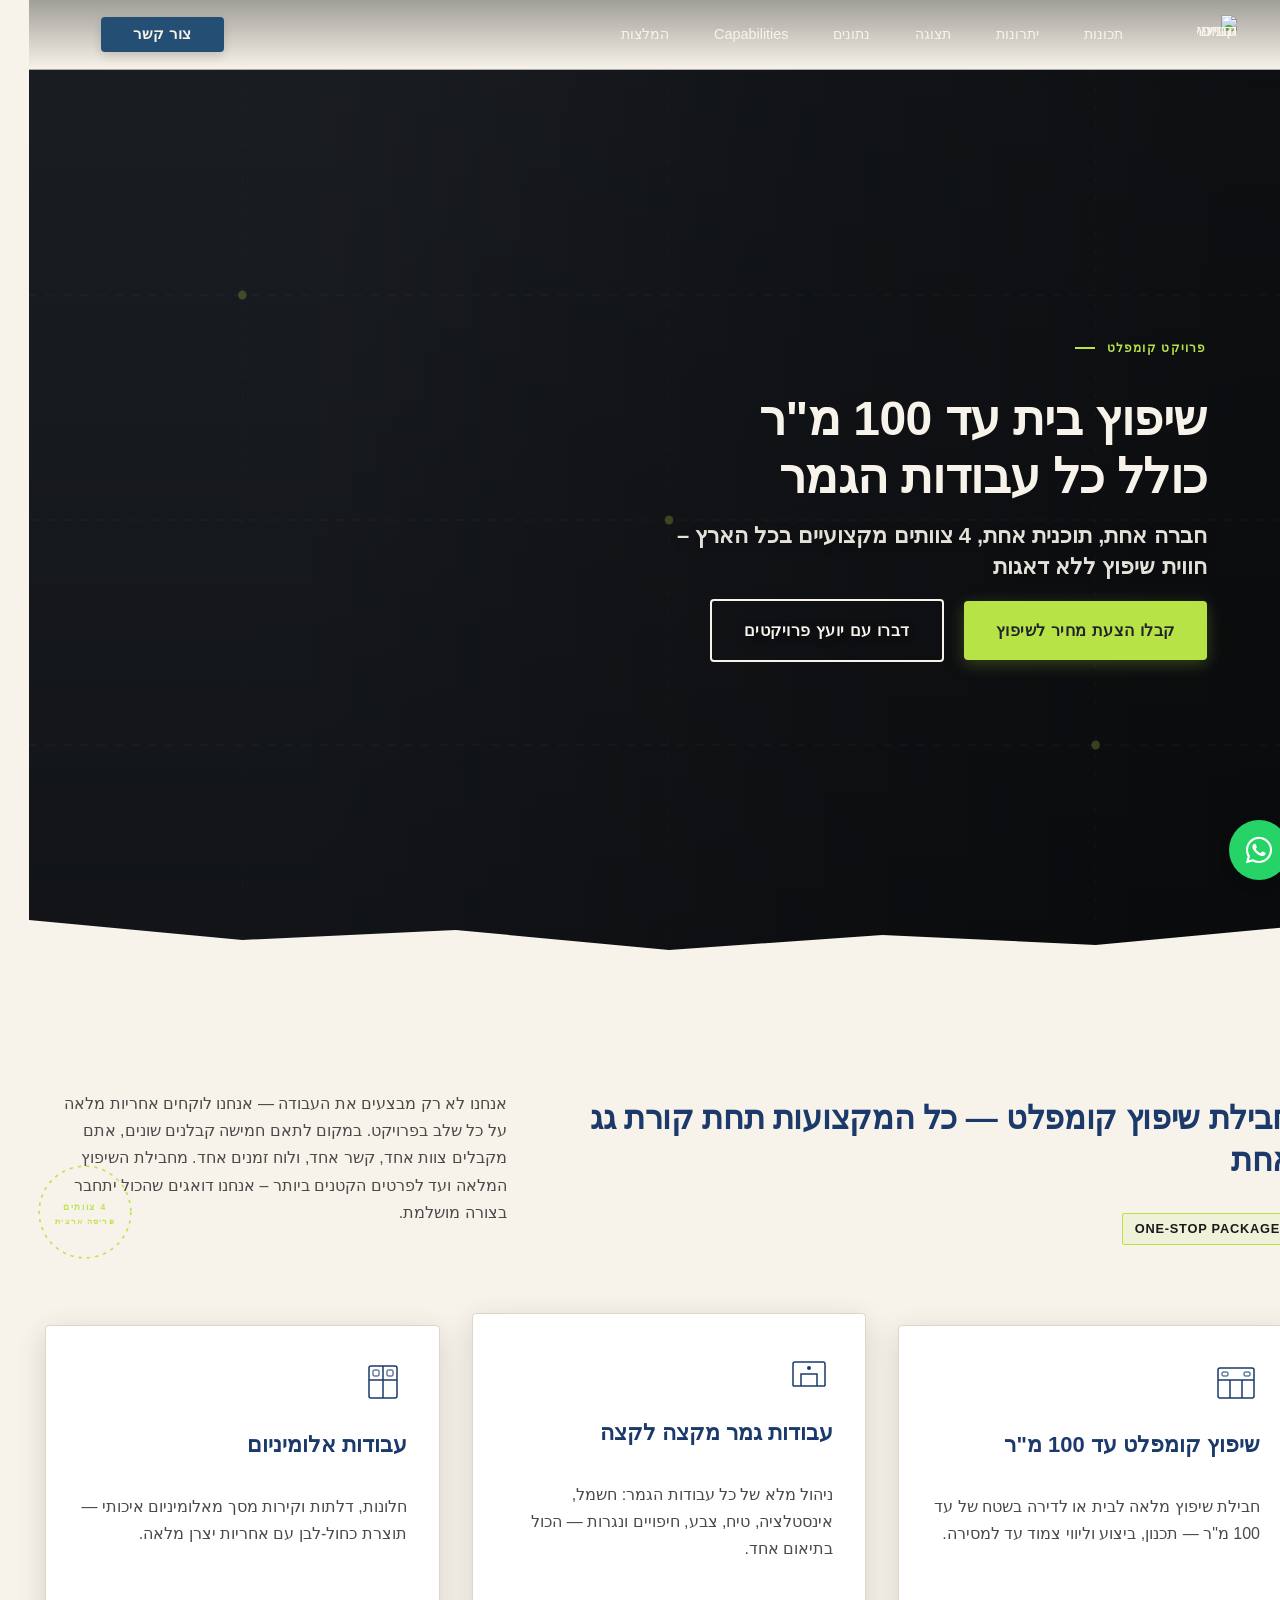
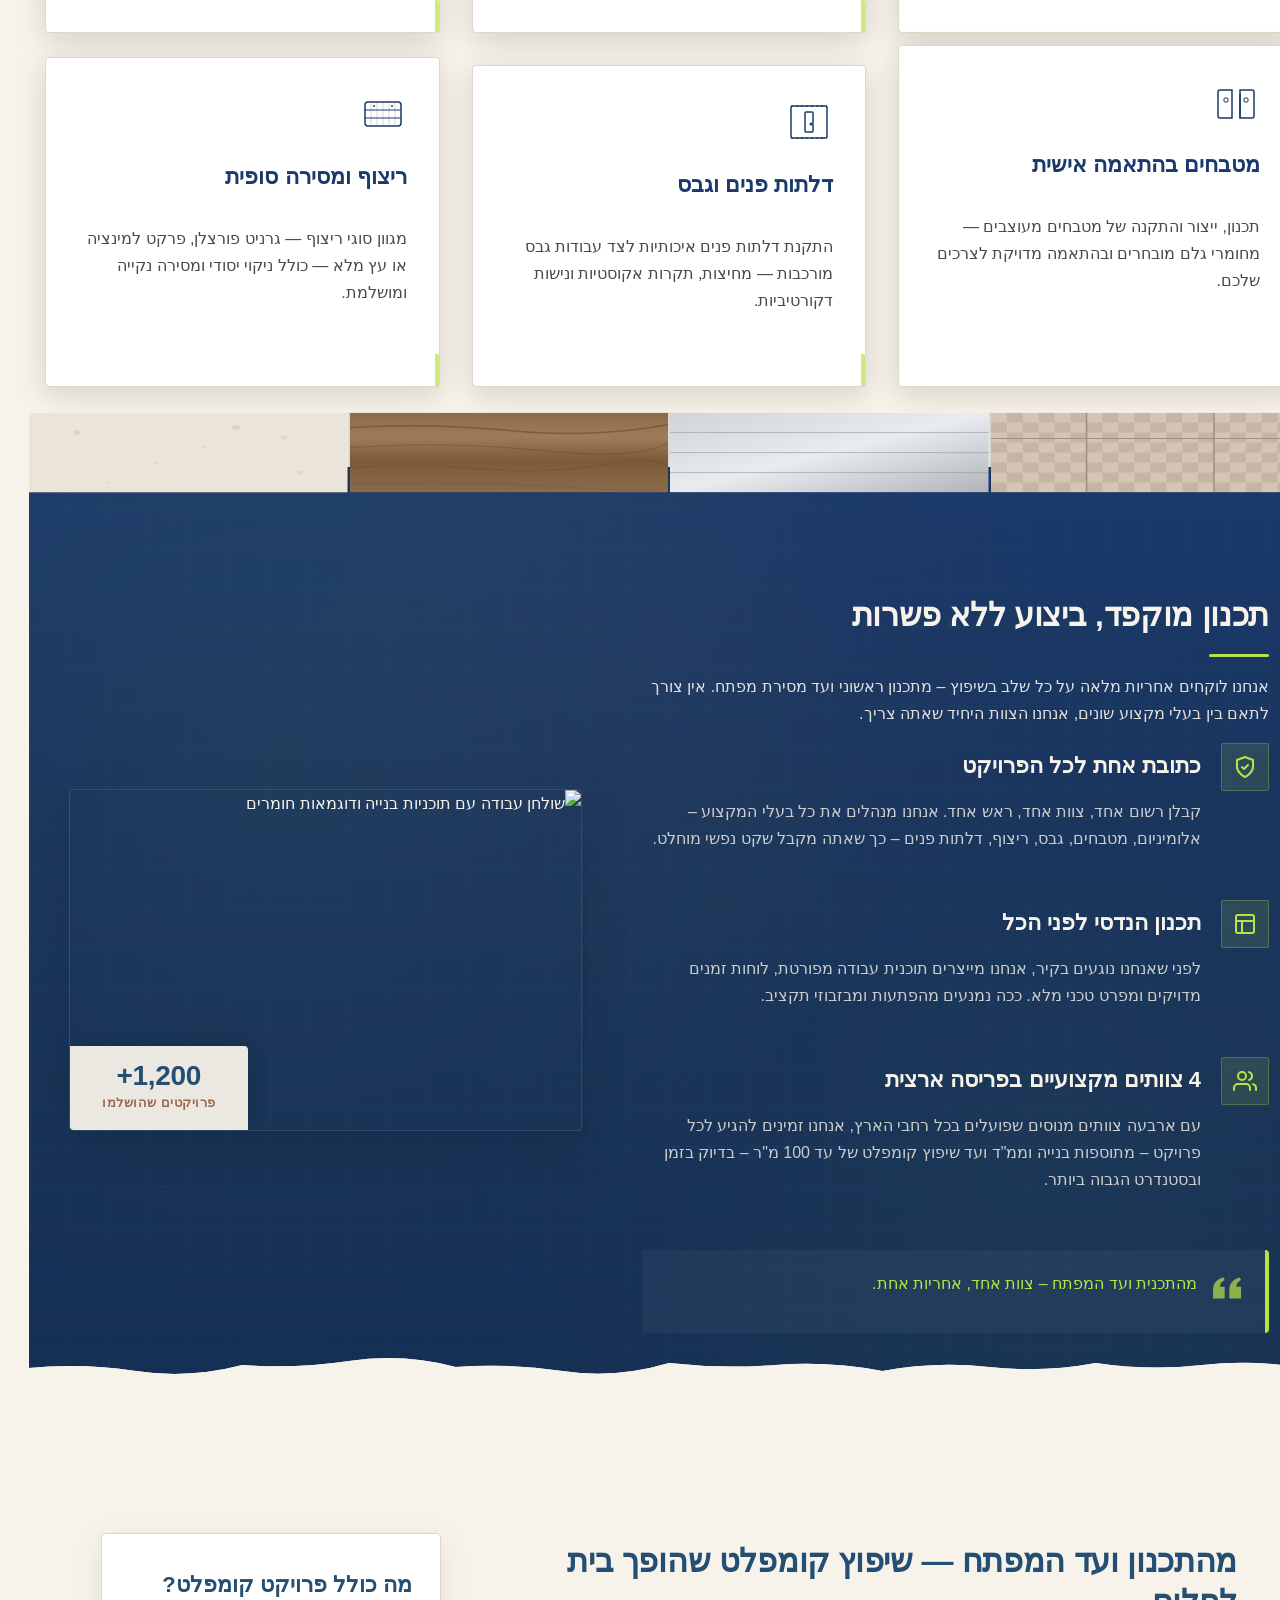
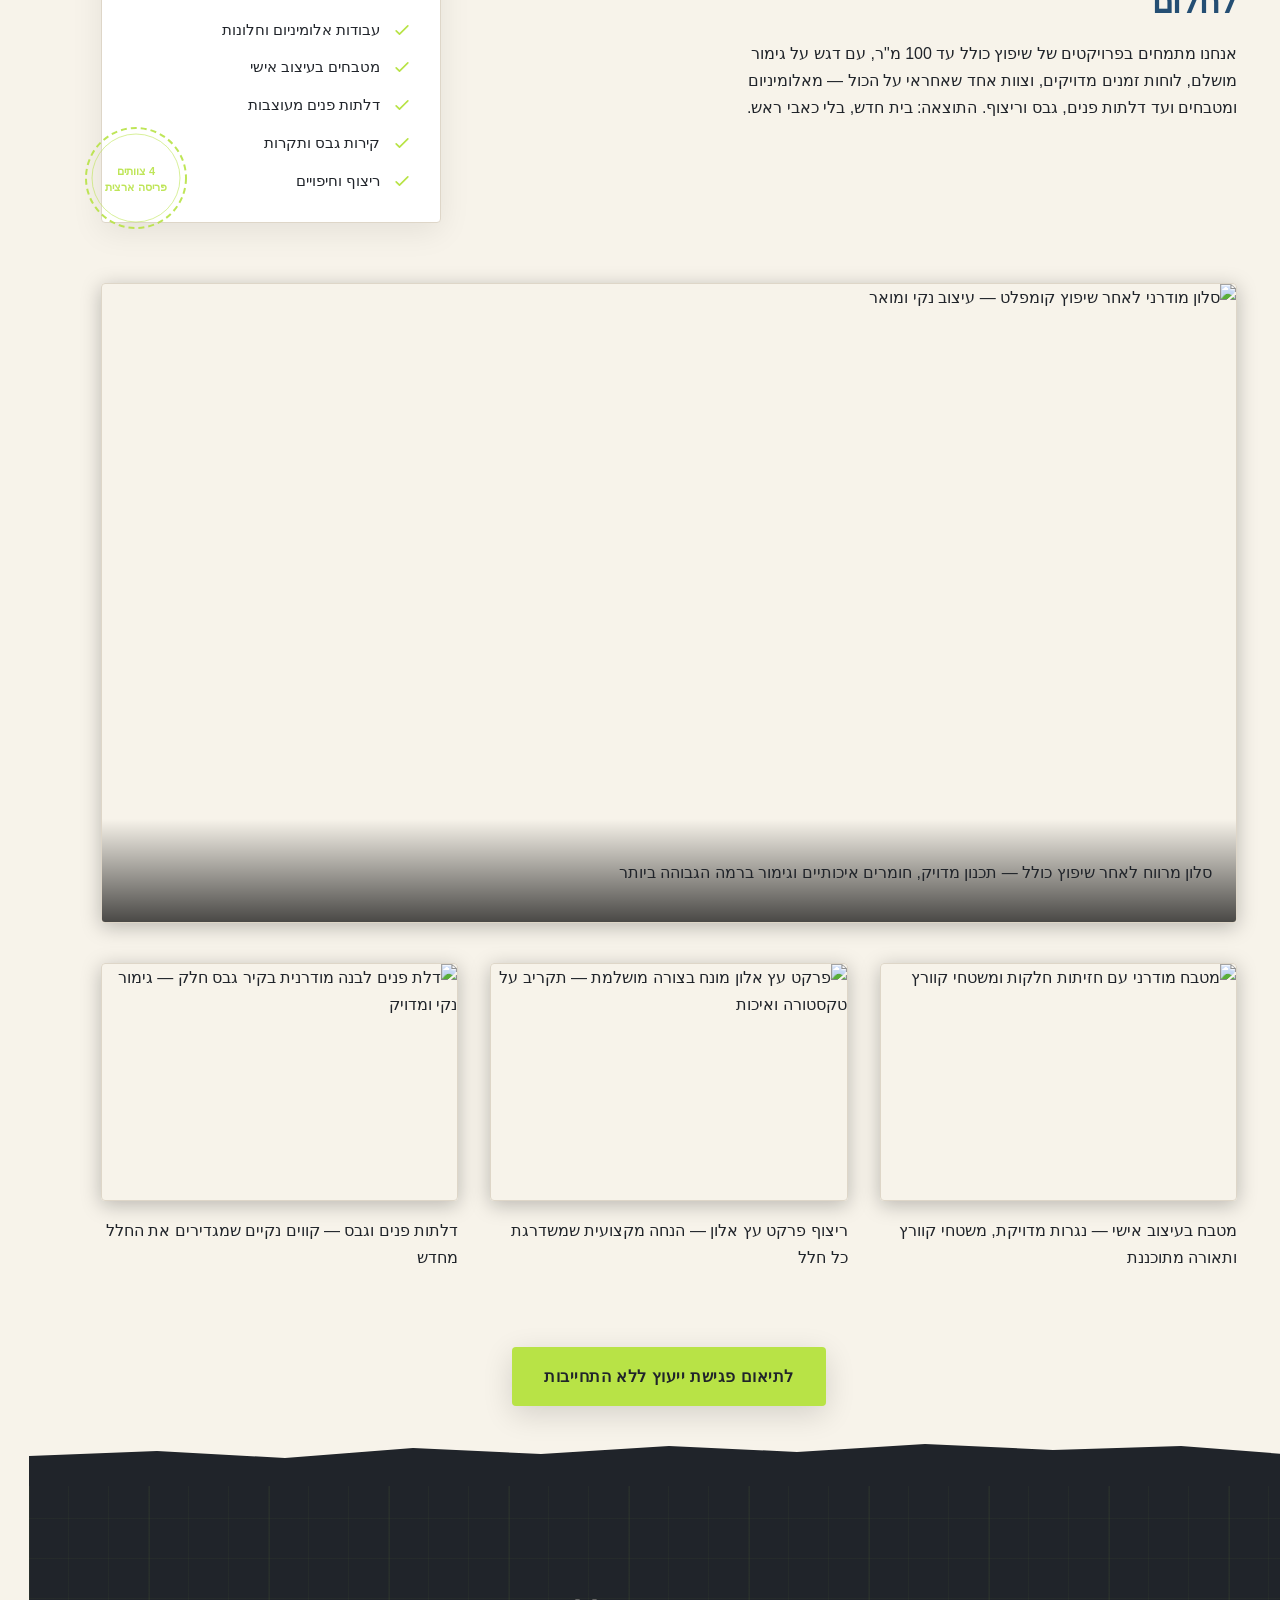
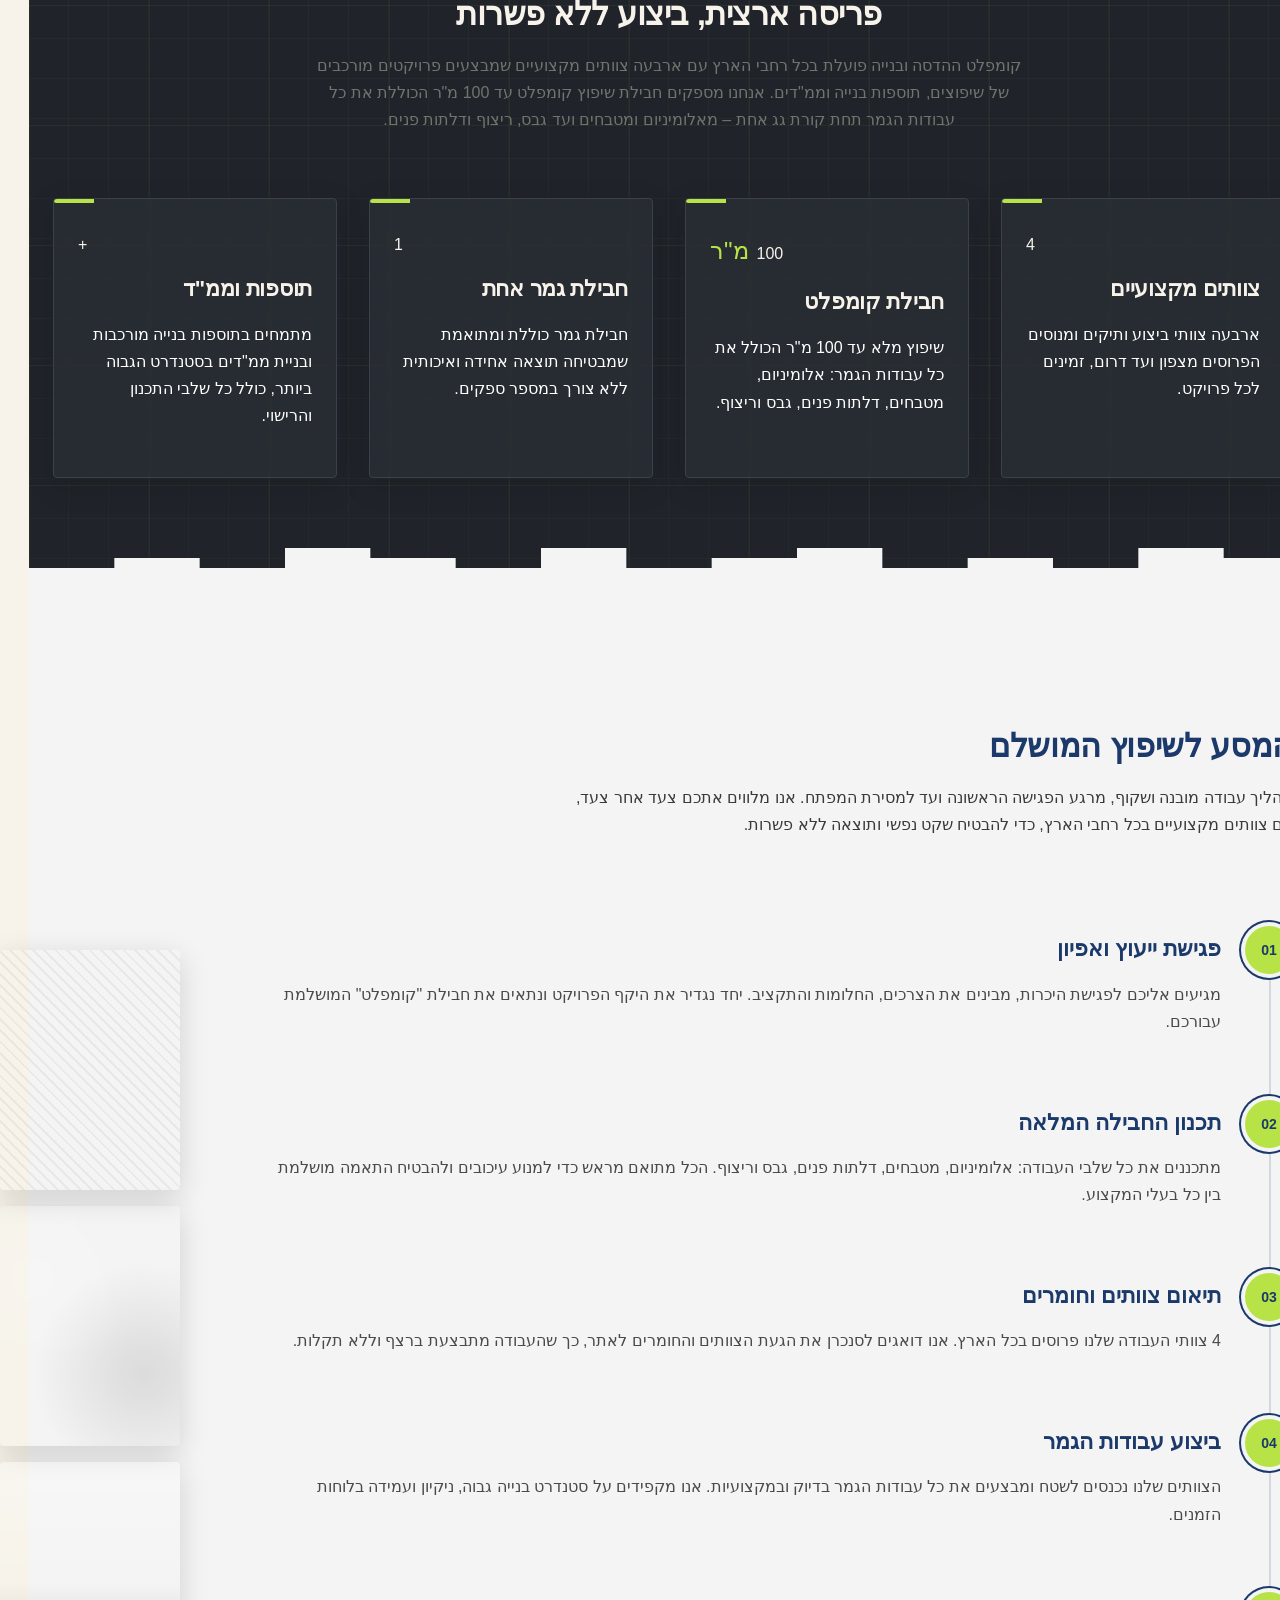
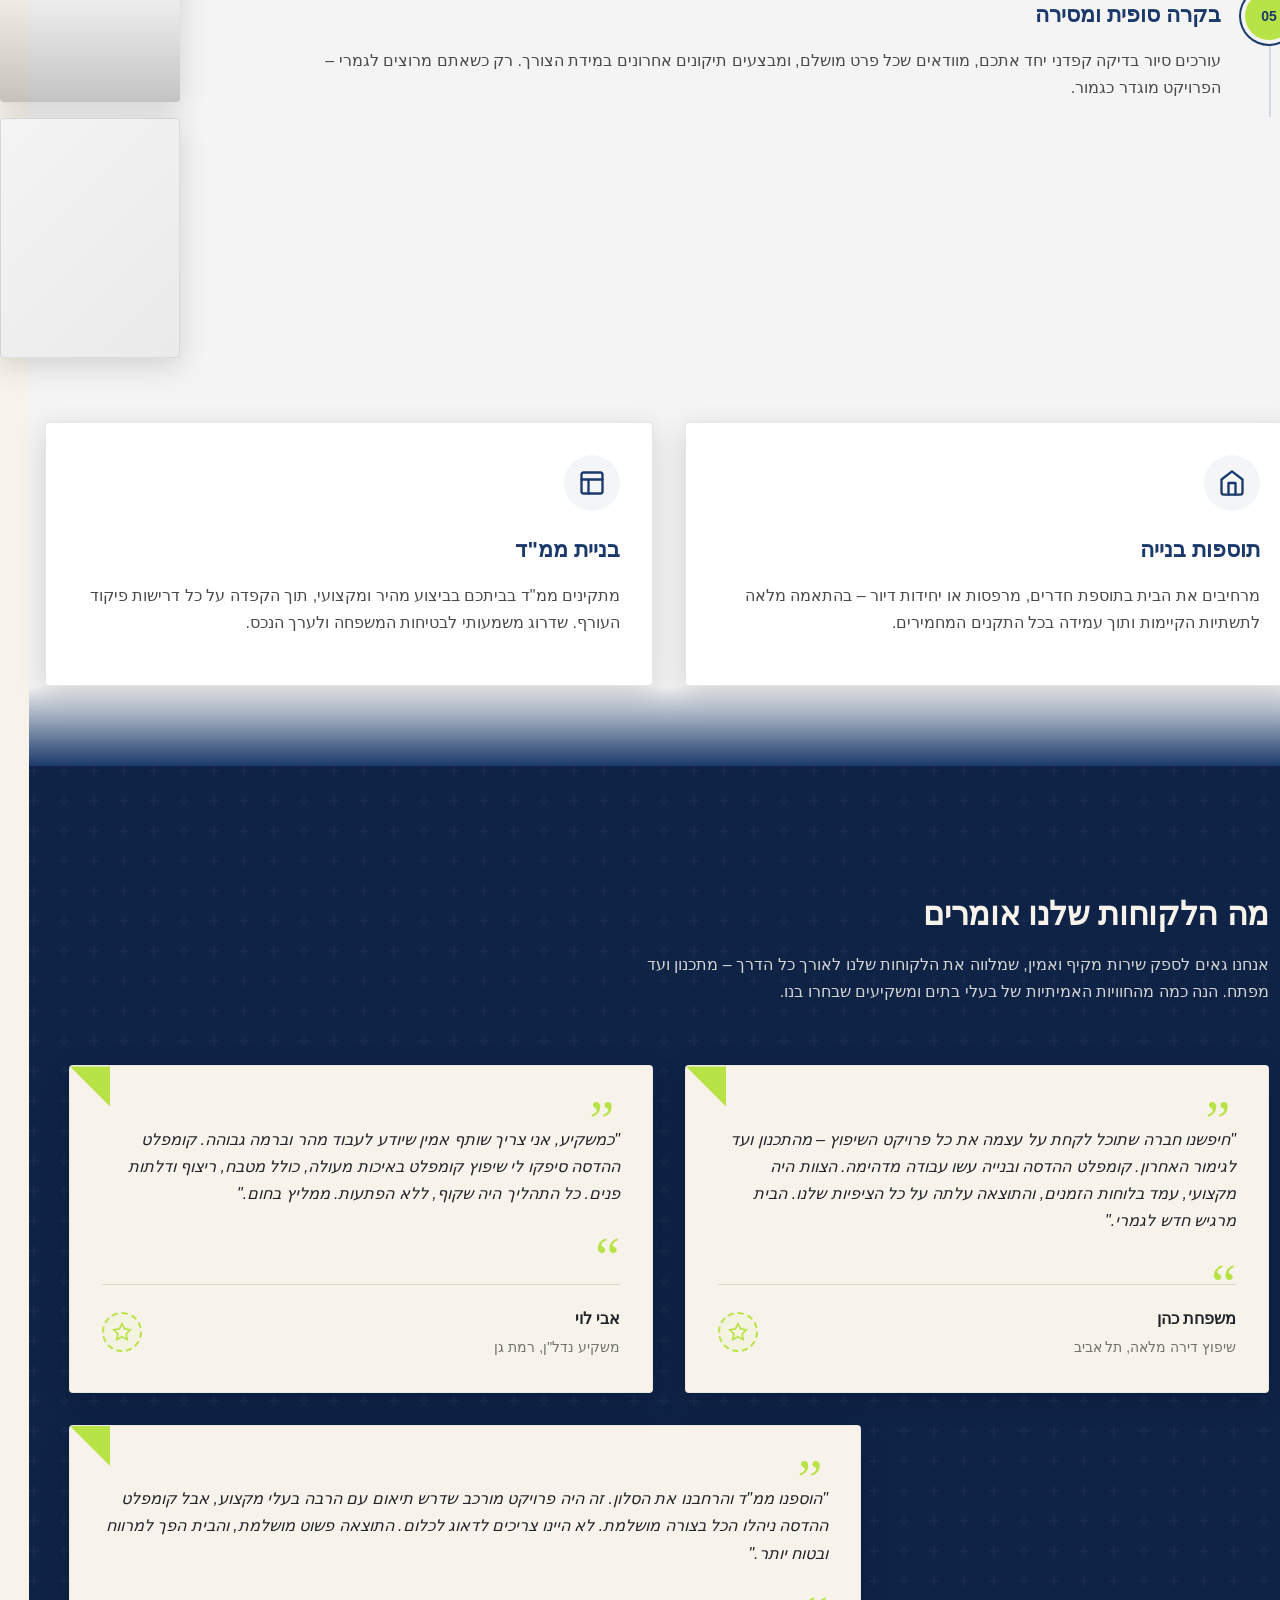
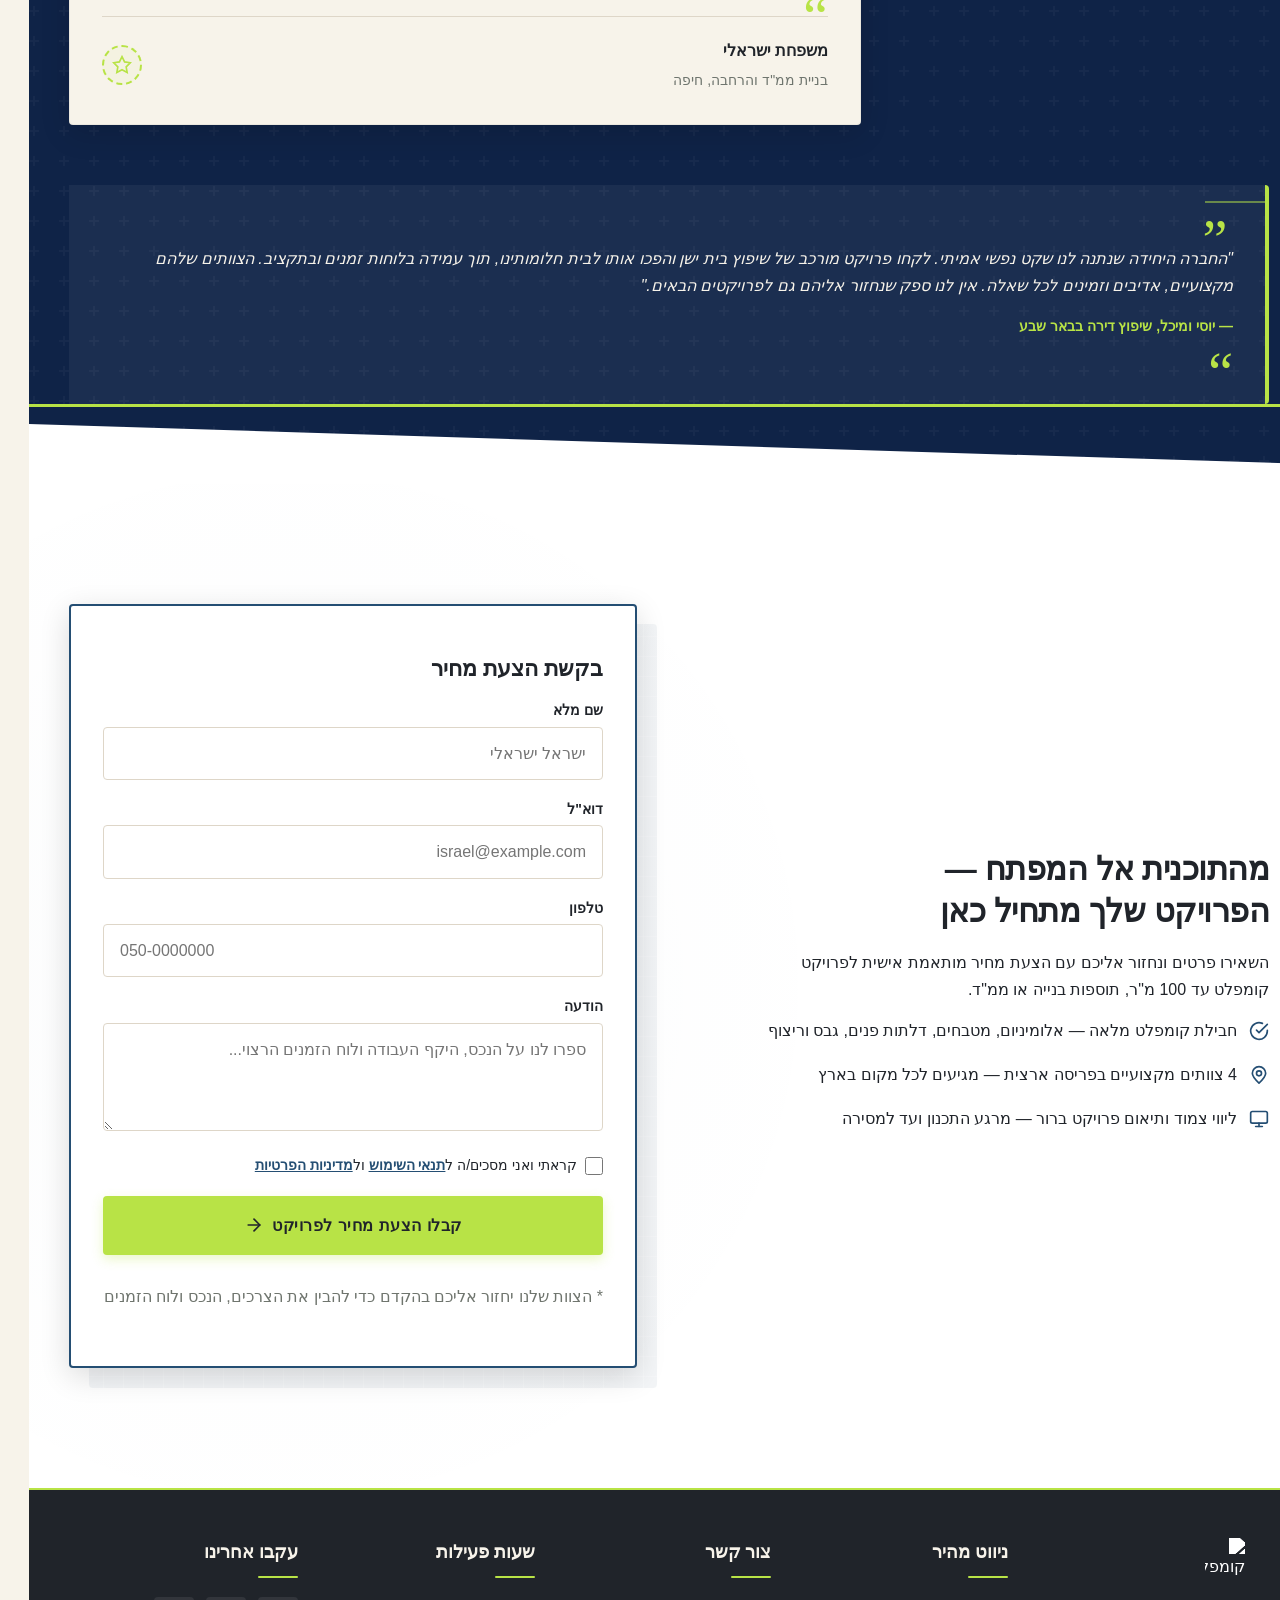
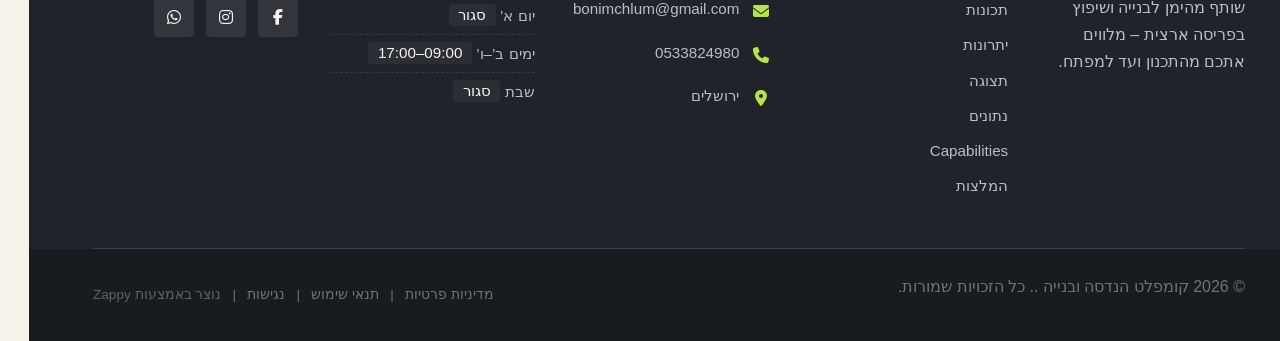
==== commit b66462a4: "Background sync: Progressive GitHub Sync" ====
--- a/index.html
+++ b/index.html
@@ -361,7 +361,7 @@
     </svg>
   </button>
   
-  <button class="phone-header-btn" data-phone="+972-0-000-0000" aria-label="Call">
+  <button class="phone-header-btn" data-phone="0533824980" aria-label="Call">
     <svg width="20" height="20" viewBox="0 0 24 24" fill="currentColor">
       <path d="M22 16.92v3a2 2 0 0 1-2.18 2 19.79 19.79 0 0 1-8.63-3.07 19.5 19.5 0 0 1-6-6 19.79 19.79 0 0 1-3.07-8.67A2 2 0 0 1 4.11 2h3a2 2 0 0 1 2 1.72 12.84 12.84 0 0 0 .7 2.81 2 2 0 0 1-.45 2.11L8.09 9.91a16 16 0 0 0 6 6l1.27-1.27a2 2 0 0 1 2.11-.45 12.84 12.84 0 0 0 2.81.7A2 2 0 0 1 22 16.92z"></path>
     </svg>
@@ -369,7 +369,7 @@
 
   <div class="nav-container">
     <div class="nav-right-group"><div class="nav-brand">
-      <a href="/" class="logo-link"><img class="logo" src="/assets/site-----image-1.webp" alt="קומפלט ההדסה ובנייה ." decoding="async" width="35" height="35"></a>
+      <a href="/" class="logo-link"><img class="logo" src="/assets/site-----image-1.webp" alt="קומפלט הנדסה ובנייה ." decoding="async" width="35" height="35"></a>
     </div><ul class="nav-menu" id="navMenu"><li><a href="#features">תכונות</a></li><li><a href="#benefits">יתרונות</a></li><li><a href="#showcase">תצוגה</a></li><li><a href="#stats">נתונים</a></li><li><a href="#capabilities">Capabilities</a></li><li><a href="#testimonials">המלצות</a></li><li class="mobile-contact-link nav-cta-mobile-item"><a href="#cta" class="nav-cta-btn">צור קשר</a></li></ul></div>
     
     
@@ -820,7 +820,7 @@
         const phoneLinks = document.querySelectorAll('a[href^="tel:"]');
         const phoneNumber = phoneLinks.length > 0 
           ? phoneLinks[0].getAttribute('href').replace('tel:', '')
-          : '[business_phone]';
+          : '0533824980';
         
         window.location.href = 'tel:' + phoneNumber;
         console.log('[Navbar] Phone button clicked');
@@ -1596,7 +1596,7 @@
       
       <!-- Column 1: Company Info -->
       <div class="footer-col footer-company-col">
-        <img src="/assets/construction-renovation-logo.webp" alt="קומפלט ההדסה ובנייה ." class="logo" decoding="async" width="35" height="35">
+        <img src="/assets/construction-renovation-logo.webp" alt="קומפלט הנדסה ובנייה ." class="logo" decoding="async" width="35" height="35">
         <p class="footer-tagline">שותף מהימן לבנייה ושיפוץ בפריסה ארצית – מלווים אתכם מהתכנון ועד למפתח.</p>
       </div>
 
@@ -1619,25 +1619,23 @@
         <ul class="footer-contact">
           <li>
             <span class="contact-icon"><i class="fas fa-envelope"></i></span>
-            <span class="contact-text"><a href="mailto:[business_email]">[business_email]</a></span>
+            <span class="contact-text"><a href="mailto:bonimchlum@gmail.com">bonimchlum@gmail.com</a></span>
           </li>
           <li>
             <span class="contact-icon"><i class="fas fa-phone"></i></span>
-            <span class="contact-text"><a href="tel:[business_phone]">[business_phone]</a></span>
+            <span class="contact-text"><a href="tel:0533824980">0533824980</a></span>
           </li>
-          <li><a href="/"><span class="contact-icon"><i class="fas fa-map-marker-alt"></i></span>
-            <span class="contact-text">[business_address]</span></a></li>
+          <li><a href="https://www.google.com/maps/search/?api=1&amp;query=%D7%99%D7%A8%D7%95%D7%A9%D7%9C%D7%99%D7%9D" target="_blank" rel="noopener noreferrer"><span class="contact-icon"><i class="fas fa-map-marker-alt"></i></span>
+            <span class="contact-text">ירושלים</span></a></li>
         </ul>
       </div>
 
       <!-- Column 4: Business Hours -->
       <div class="footer-col footer-hours-col">
         <h4>שעות פעילות</h4>
-        <ul class="footer-hours">
-          <li><a href="/"><span class="hours-day">ימים א'–ה'</span> <span class="hours-time">09:00–18:00</span></a></li>
-          <li><a href="/"><span class="hours-day">יום ו'</span> <span class="hours-time">09:00–13:00</span></a></li>
-          <li><a href="/"><span class="hours-day">שבת</span> <span class="hours-time">סגור</span></a></li>
-        </ul>
+        <ul class="footer-hours"><li><a href="/"><span class="hours-day">יום א’</span> <span class="hours-time">סגור</span></a></li>
+<li><a href="/"><span class="hours-day">ימים ב’–ו’</span> <span class="hours-time">09:00–17:00</span></a></li>
+<li><a href="/"><span class="hours-day">שבת</span> <span class="hours-time">סגור</span></a></li></ul>
       </div>
 
       <!-- Column 5: Social Media -->
@@ -1656,7 +1654,7 @@
   <!-- Bottom Bar -->
   <div class="footer-bottom">
     <div class="footer-container footer-bottom-inner">
-      <p class="footer-copyright">© 2026 קומפלט ההדסה ובנייה .. כל הזכויות שמורות.</p>
+      <p class="footer-copyright">© 2026 קומפלט הנדסה ובנייה .. כל הזכויות שמורות.</p>
       <div class="footer-legal">
         <a href="/privacy">מדיניות פרטיות</a>
         <span class="legal-divider">|</span>
@@ -1670,7 +1668,7 @@
   </div>
 </footer>
   
-  <a href="https://wa.me/[whatsapp_handle]" class="whatsapp-float" aria-label="WhatsApp">
+  <a href="https://wa.me/0533824980" class="whatsapp-float" aria-label="WhatsApp">
     <i class="fab fa-whatsapp"></i>
   </a>
   
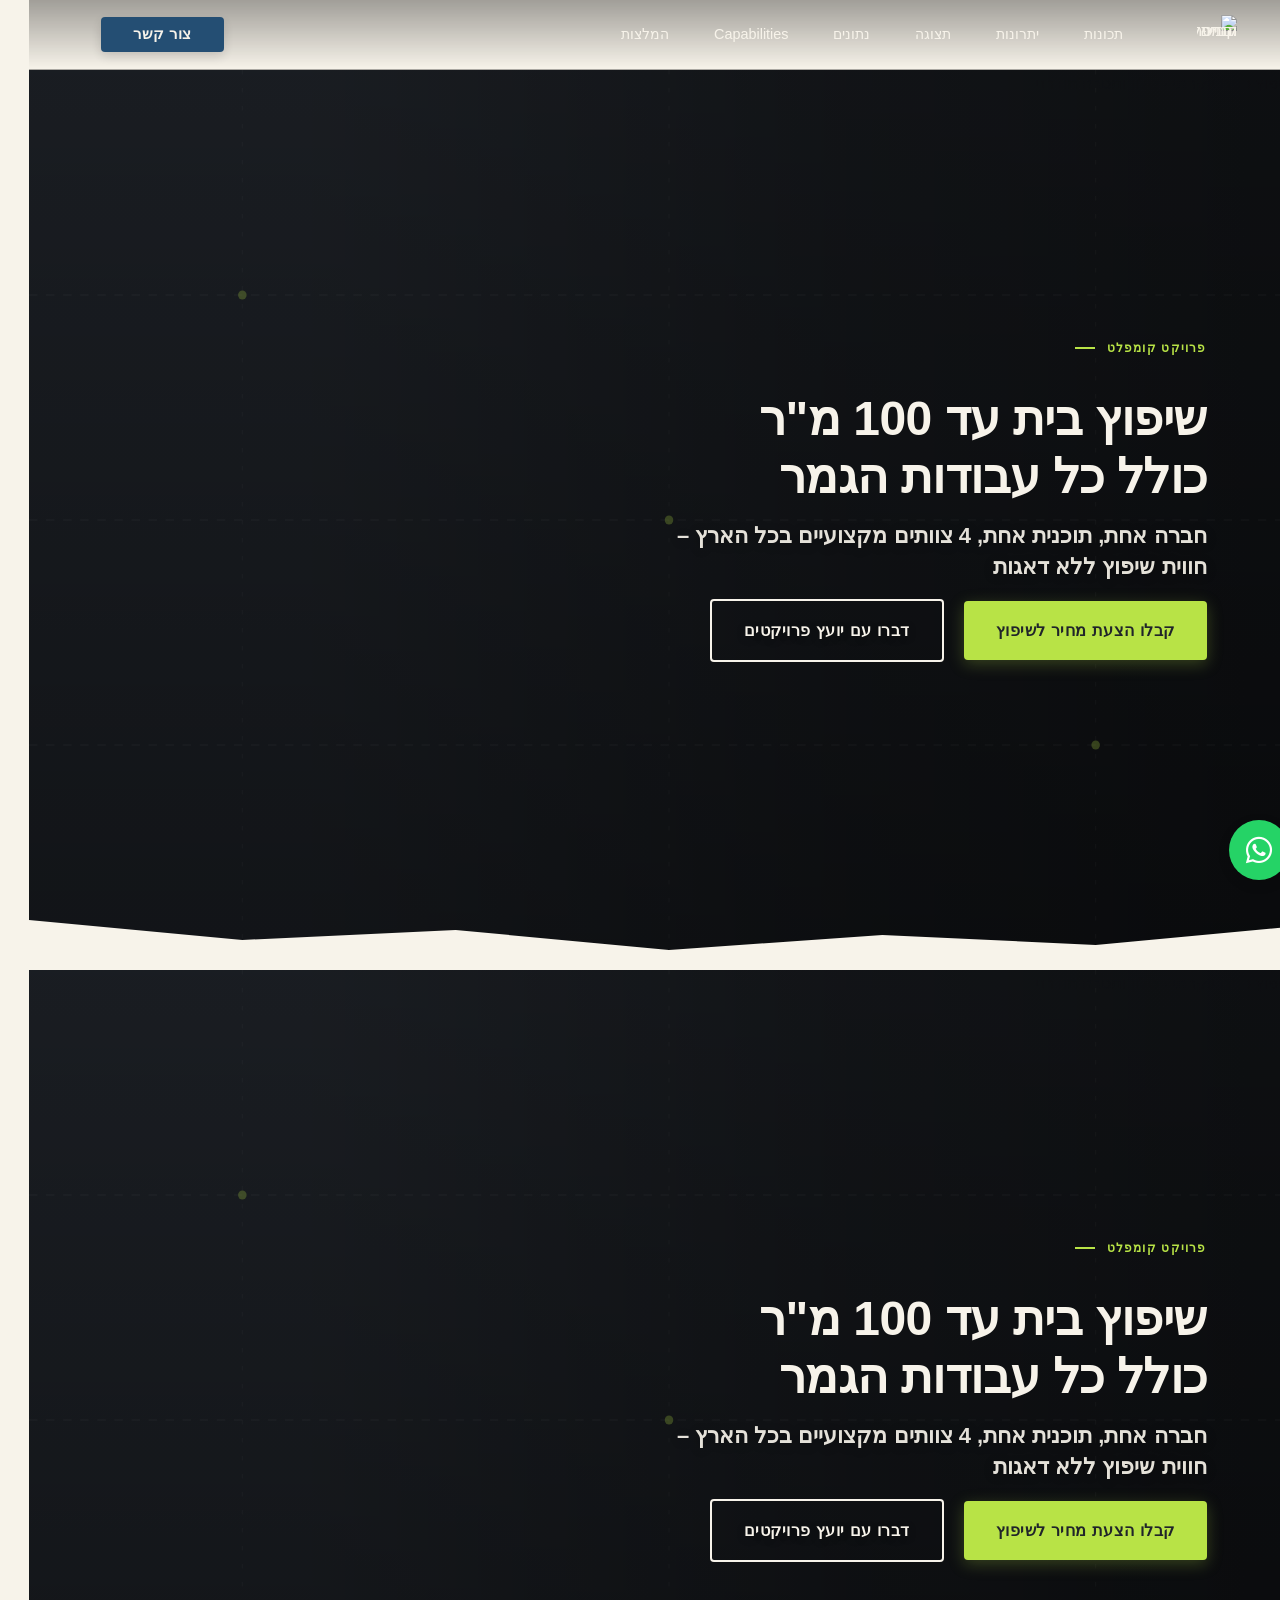
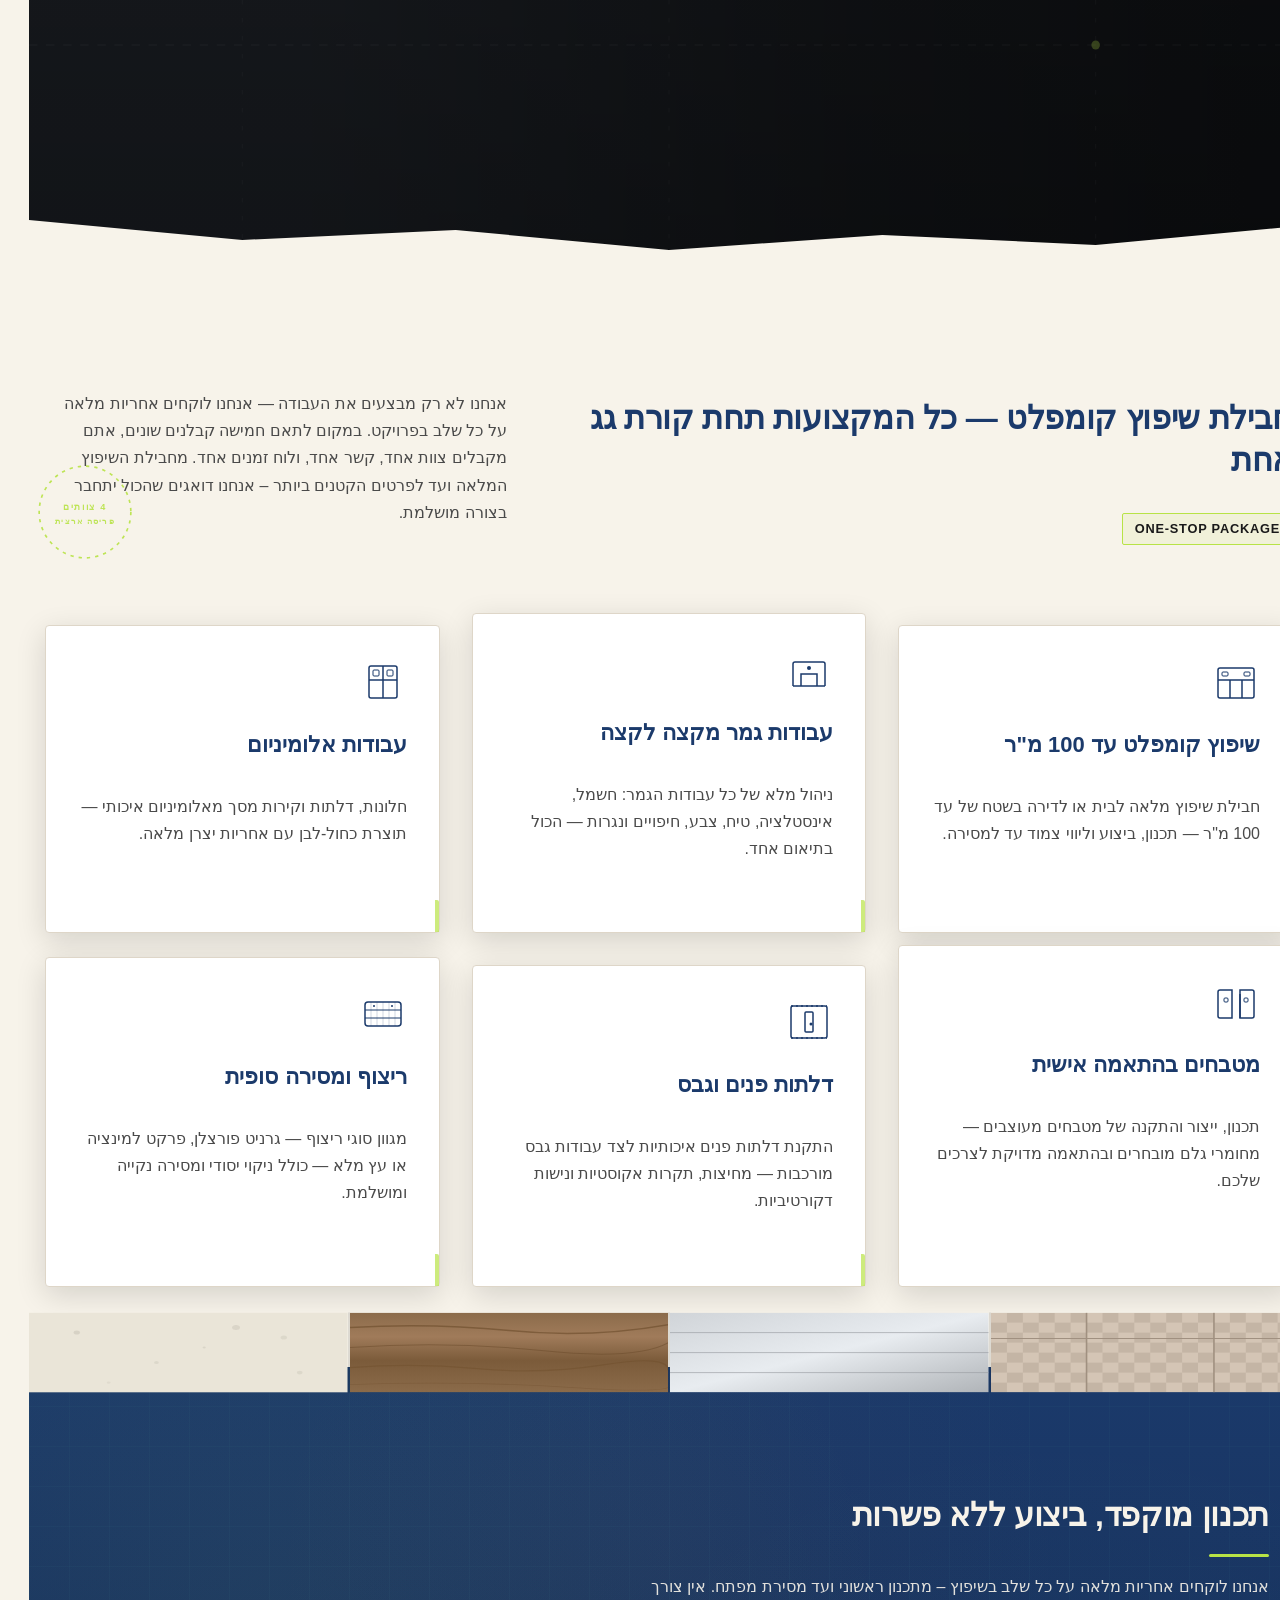
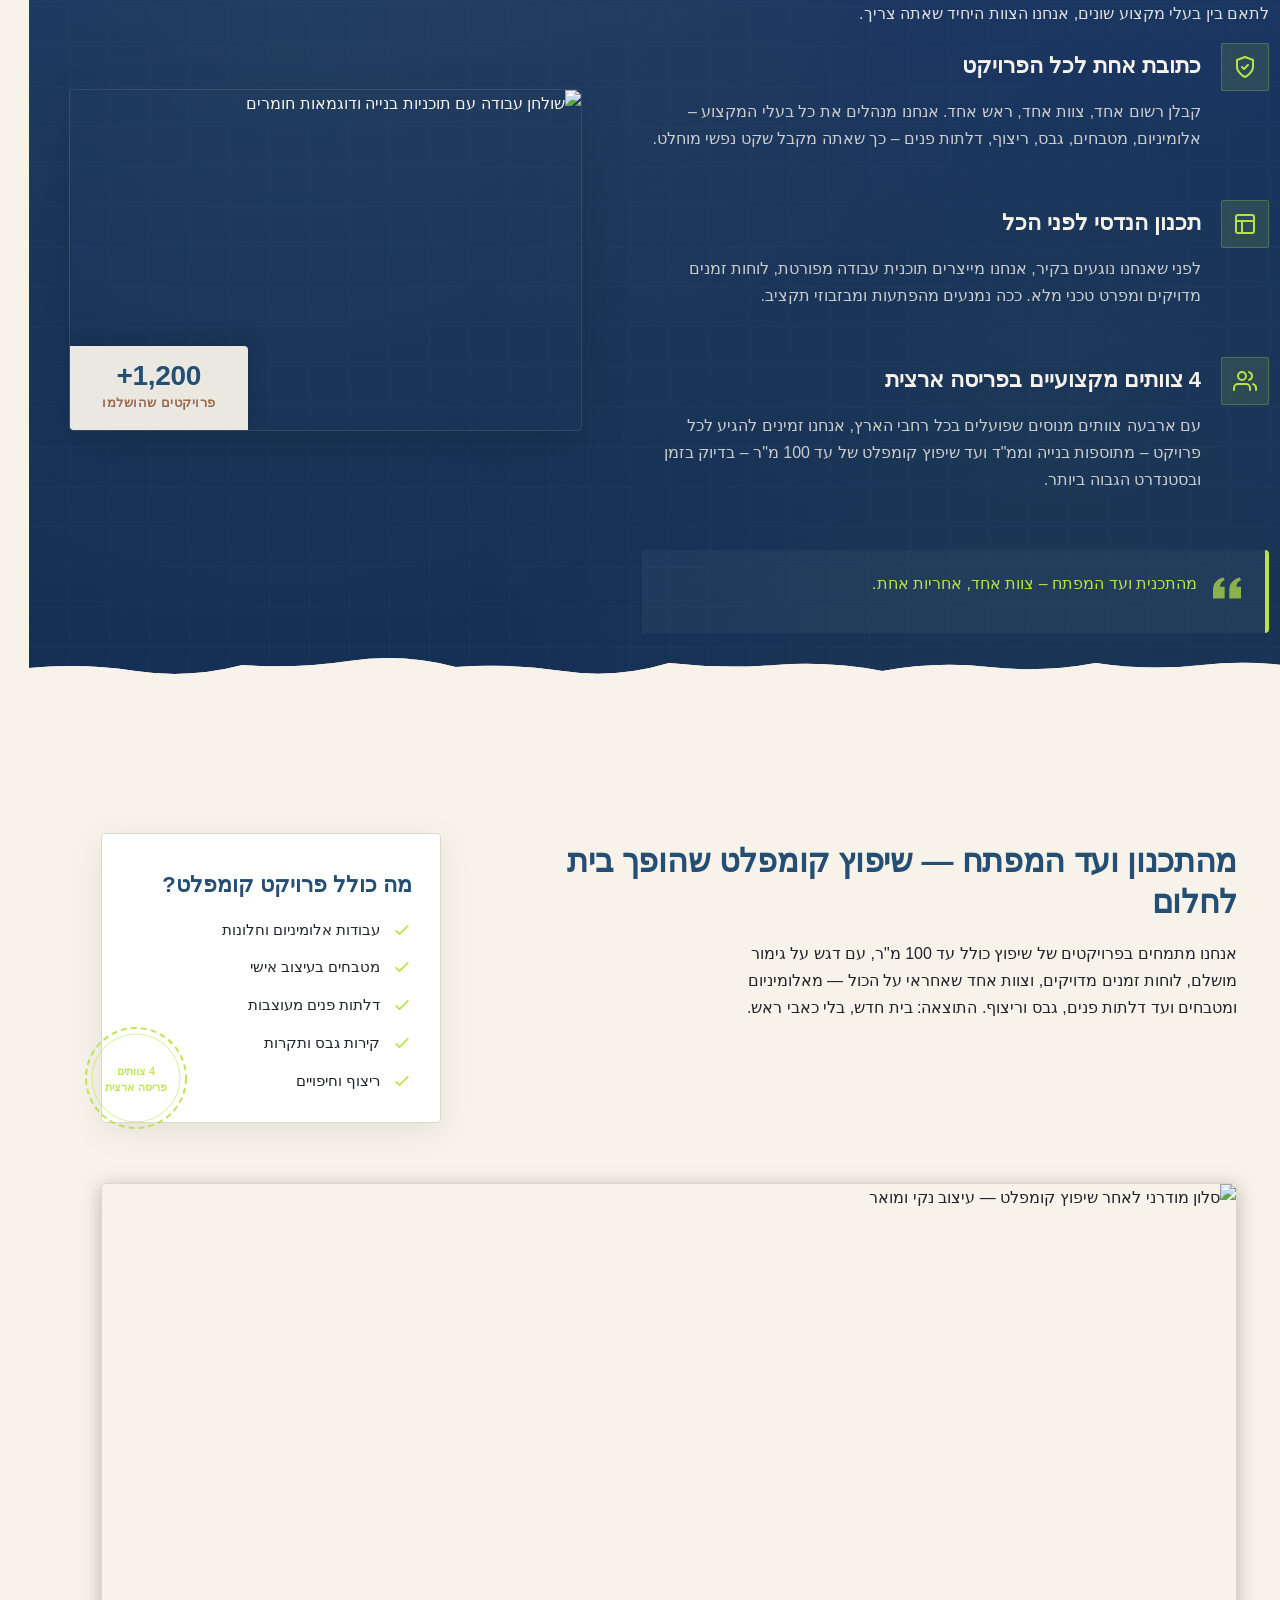
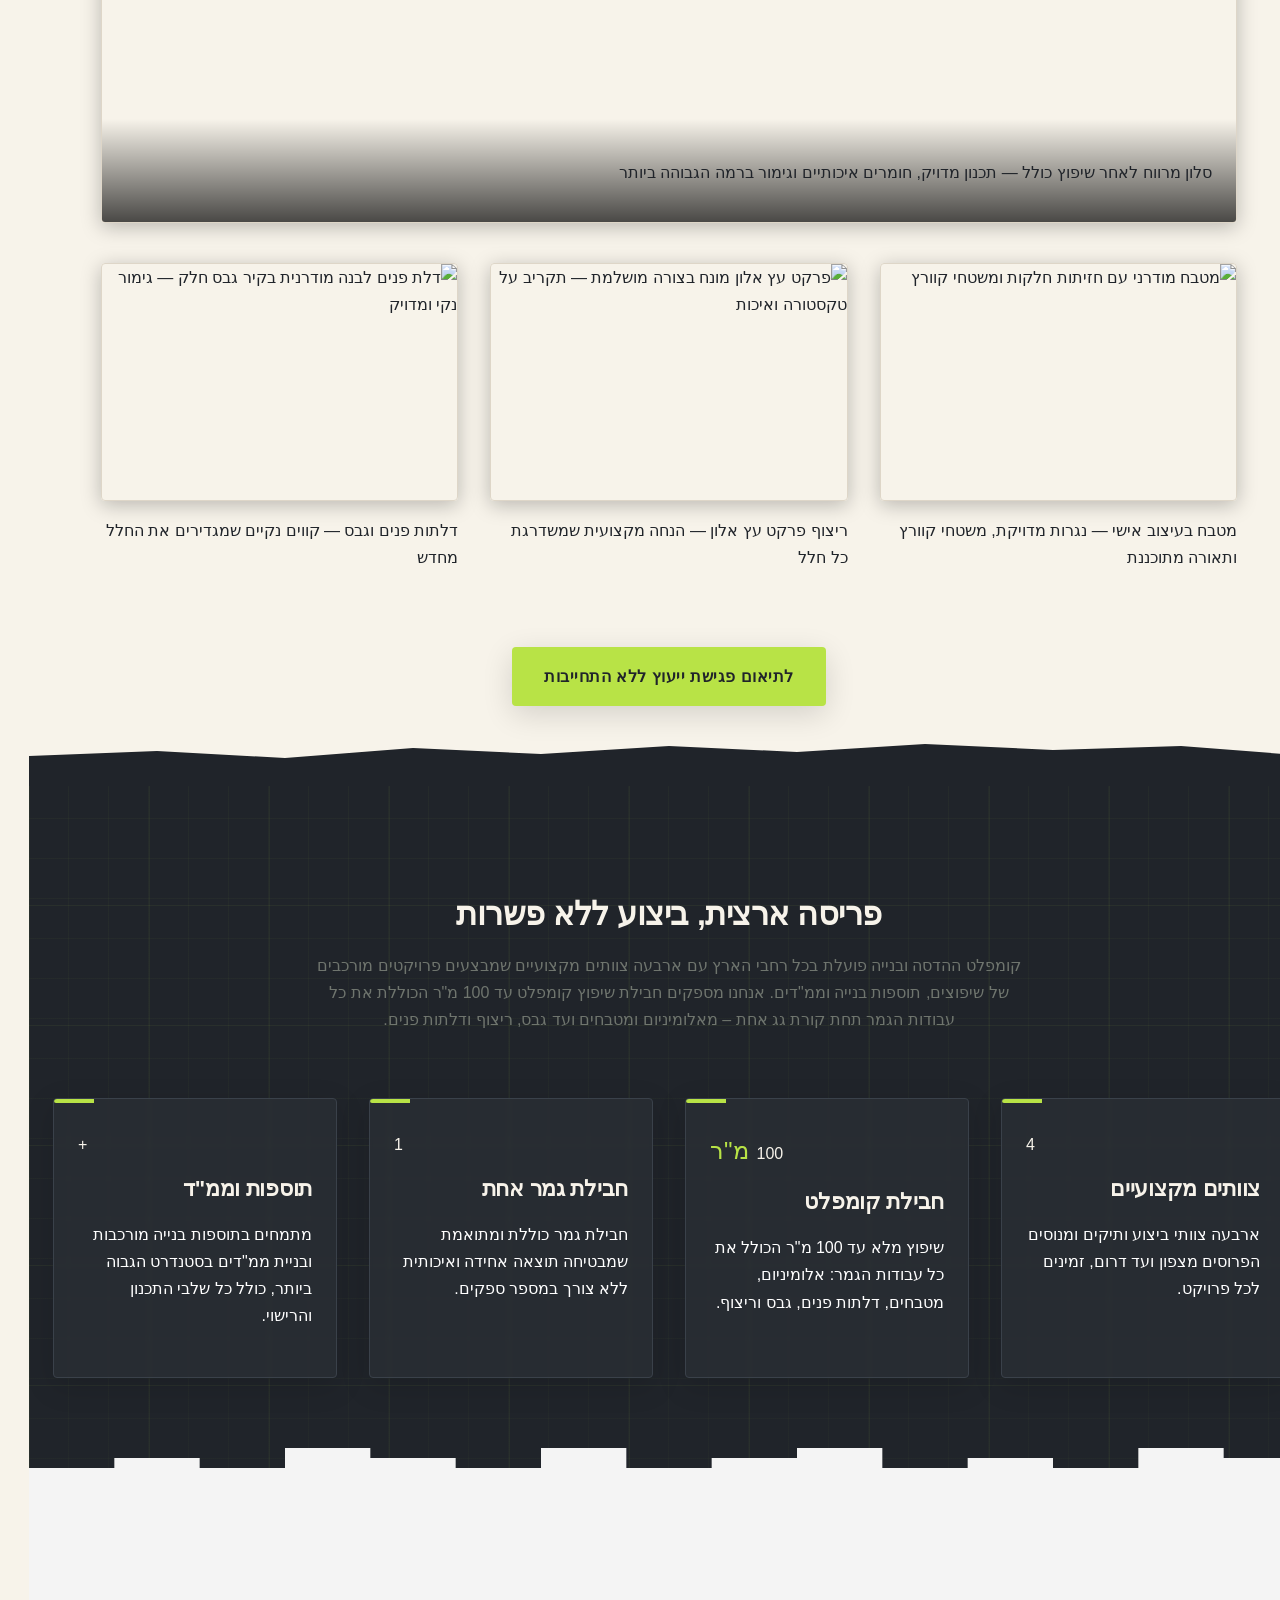
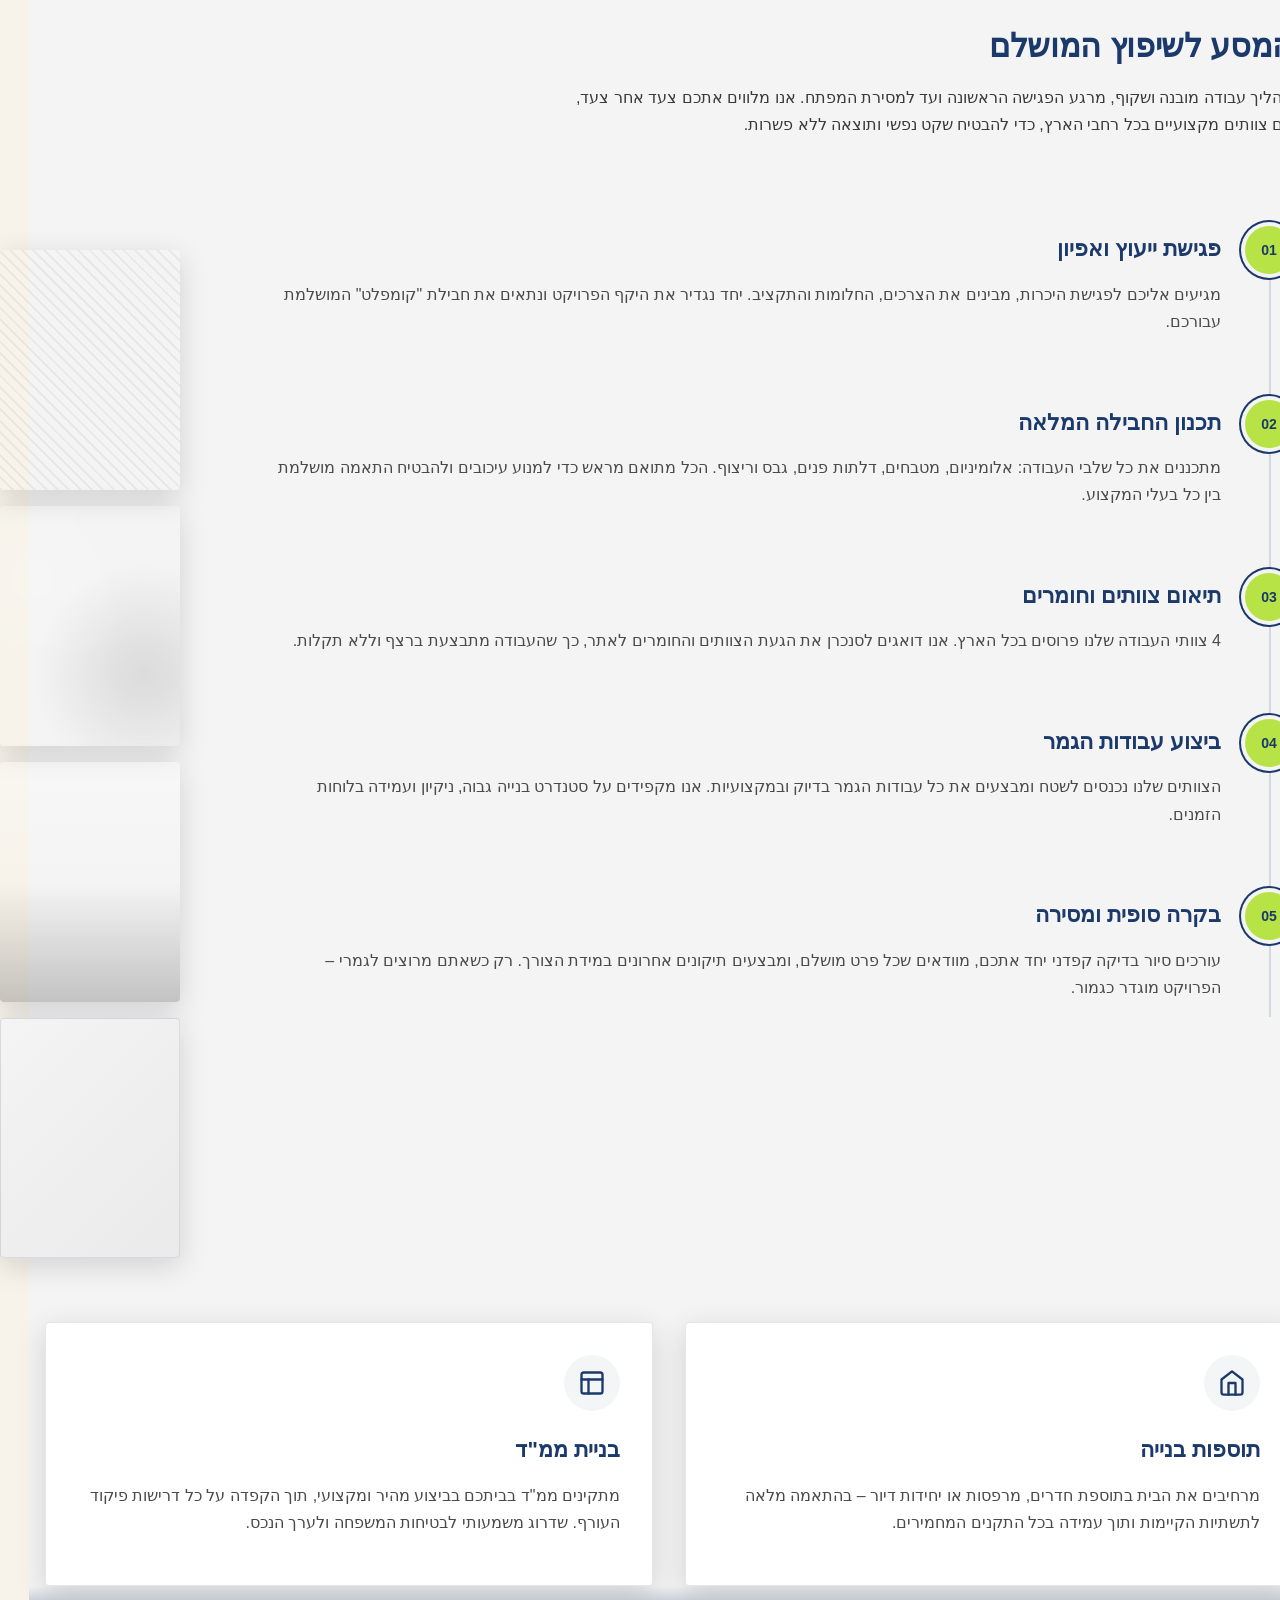
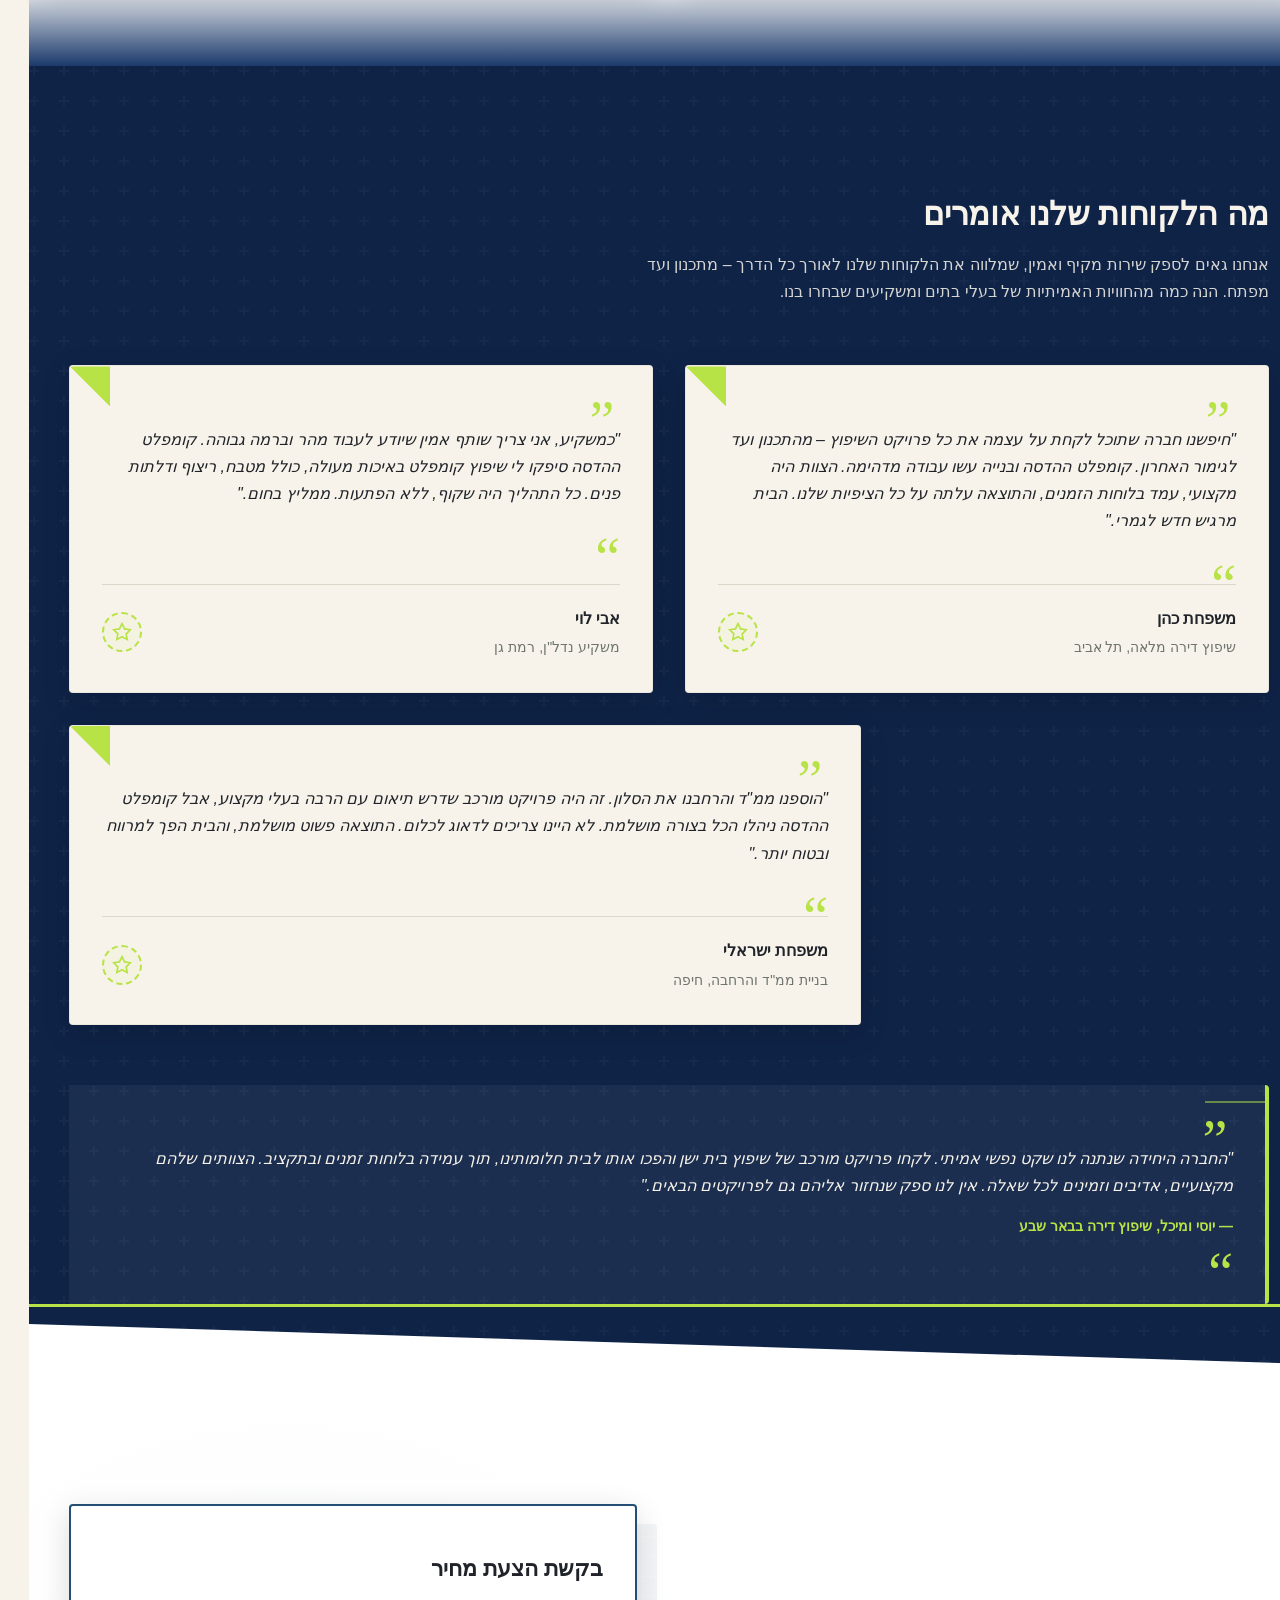
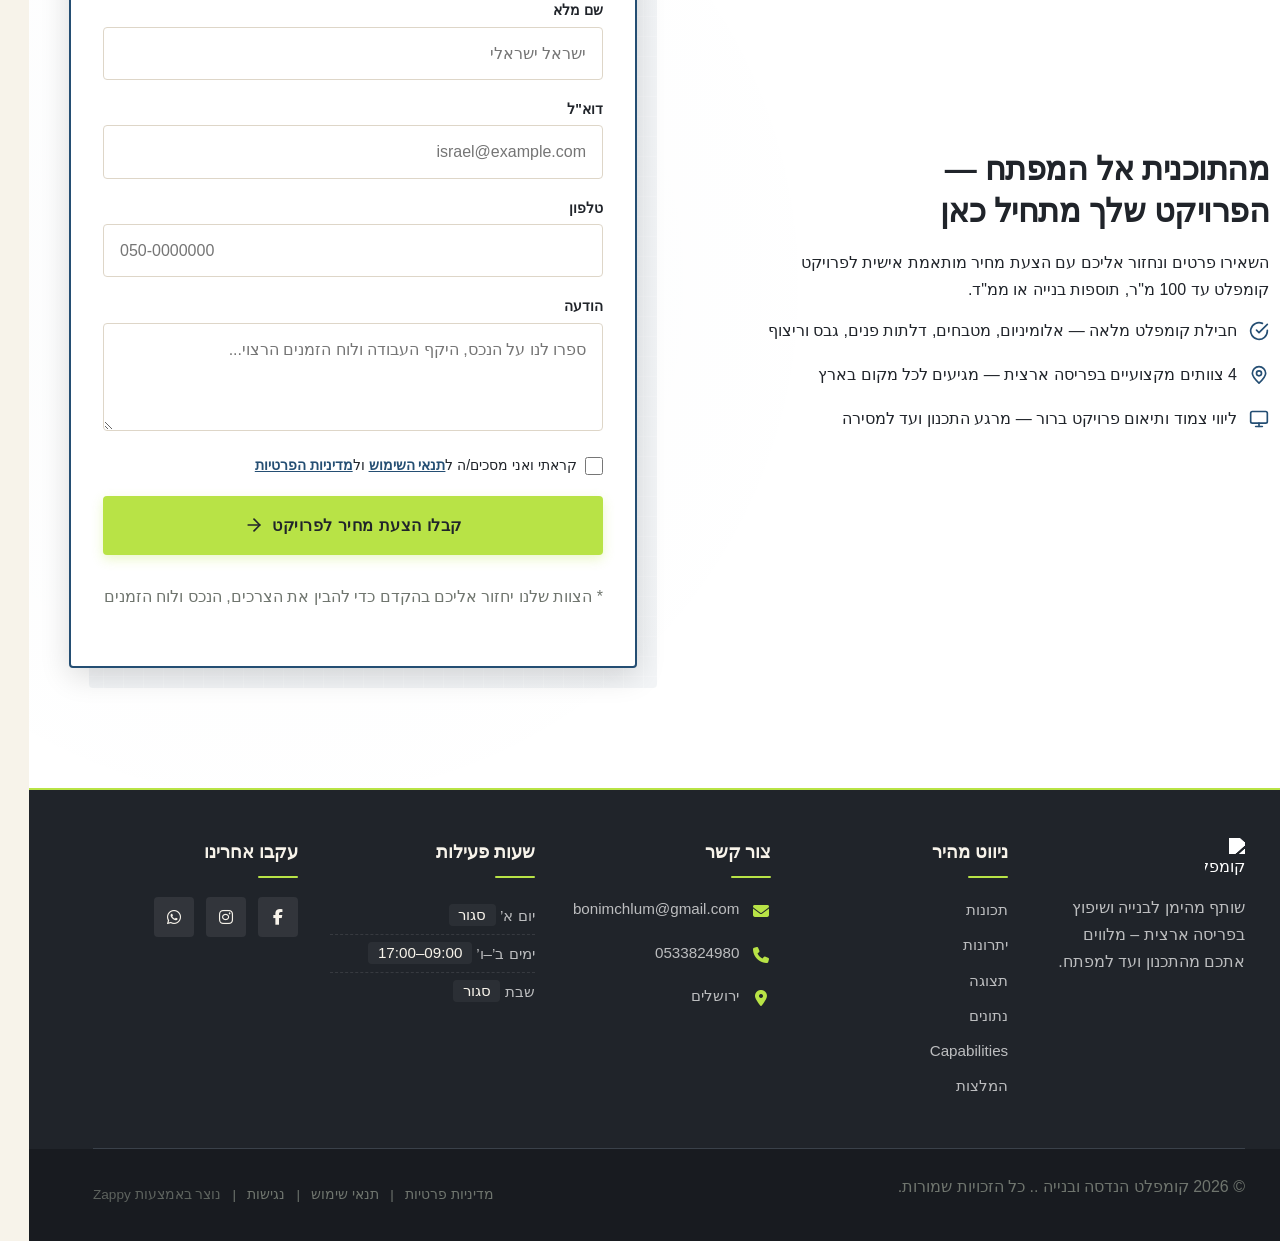
==== commit 523752aa: "Background sync: Progressive GitHub Sync" ====
--- a/index.html
+++ b/index.html
@@ -887,6 +887,56 @@
       <polygon points="0,80 0,30 200,50 400,40 600,60 800,45 1000,55 1200,35 1200,80" fill="var(--bg-light)"></polygon>
     </svg>
   </div>
+</section><section data-band-index="0" id="hero-dup-1783675431737" class="index-hero-section" data-layout-spec="בית-hero" dir="rtl" data-hero-type="fullscreen-scrim">
+  <!-- Background Image -->
+  <div class="hero-bg-wrapper">
+    <img loading="eager" fetchpriority="high" data-hero-bg="true" data-placeholder="index-hero-image-1" data-context="A wide-angle shot of a newly renovated luxury apartment living room in Israel, featuring clean modern kitchen surfaces with a marble island, elegant aluminum window frames letting in soft warm sunlight, light oak herringbone parquet flooring, and subtle construction measurement marks drawn as thin white lines over the scene. The overall feeling is premium, confident, and transformative." width="1920" height="1080" src="/assets/site-index-hero-image-1.webp" alt="שיפוץ פנים יוקרתי - סלון ומטבח מודרני" decoding="async">
+  </div>
+
+  <!-- Scrim Overlay -->
+  <div class="hero-scrim" aria-hidden="true"></div>
+
+  <!-- Decorative Blueprint Lines -->
+  <div class="blueprint-lines" aria-hidden="true">
+    <svg viewBox="0 0 1200 800" preserveAspectRatio="none">
+      <line x1="0" y1="200" x2="1200" y2="200" stroke="rgba(255,255,255,0.06)" stroke-width="1" stroke-dasharray="8 8"></line>
+      <line x1="0" y1="400" x2="1200" y2="400" stroke="rgba(255,255,255,0.06)" stroke-width="1" stroke-dasharray="8 8"></line>
+      <line x1="0" y1="600" x2="1200" y2="600" stroke="rgba(255,255,255,0.06)" stroke-width="1" stroke-dasharray="8 8"></line>
+      <line x1="200" y1="0" x2="200" y2="800" stroke="rgba(255,255,255,0.04)" stroke-width="1" stroke-dasharray="4 12"></line>
+      <line x1="600" y1="0" x2="600" y2="800" stroke="rgba(255,255,255,0.04)" stroke-width="1" stroke-dasharray="4 12"></line>
+      <line x1="1000" y1="0" x2="1000" y2="800" stroke="rgba(255,255,255,0.04)" stroke-width="1" stroke-dasharray="4 12"></line>
+      <circle cx="200" cy="200" r="4" fill="rgba(184,227,70,0.3)"></circle>
+      <circle cx="600" cy="400" r="4" fill="rgba(184,227,70,0.3)"></circle>
+      <circle cx="1000" cy="600" r="4" fill="rgba(184,227,70,0.3)"></circle>
+    </svg>
+  </div>
+
+  <!-- Content Overlay Group -->
+  <div class="hero-overlay-group">
+    <div class="hero-content-container">
+      <!-- Eyebrow Label -->
+      <span class="hero-eyebrow">פרויקט קומפלט</span>
+      
+      <!-- Main Headline -->
+      <h1 class="hero-headline">שיפוץ בית עד 100 מ"ר<br>כולל כל עבודות הגמר</h1>
+      
+      <!-- Supporting Subtitle -->
+      <h3 class="hero-subtitle">חברה אחת, תוכנית אחת, 4 צוותים מקצועיים בכל הארץ – חווית שיפוץ ללא דאגות</h3>
+      
+      <!-- CTA Buttons -->
+      <div class="hero-cta-group">
+        <a href="#contact" class="btn-primary-accent">קבלו הצעת מחיר לשיפוץ</a>
+        <a href="#contact" class="btn-secondary-outline">דברו עם יועץ פרויקטים</a>
+      </div>
+    </div>
+  </div>
+
+  <!-- Bottom Divider SVG -->
+  <div class="hero-divider-wrapper" aria-hidden="true">
+    <svg data-no-icon-edit="true" aria-hidden="true" viewBox="0 0 1200 80" preserveAspectRatio="none" xmlns="http://www.w3.org/2000/svg">
+      <polygon points="0,80 0,30 200,50 400,40 600,60 800,45 1000,55 1200,35 1200,80" fill="var(--bg-light)"></polygon>
+    </svg>
+  </div>
 </section>
 
 <section data-band-index="1" id="features" class="index-features-section" data-layout-spec="בית-features" dir="rtl">
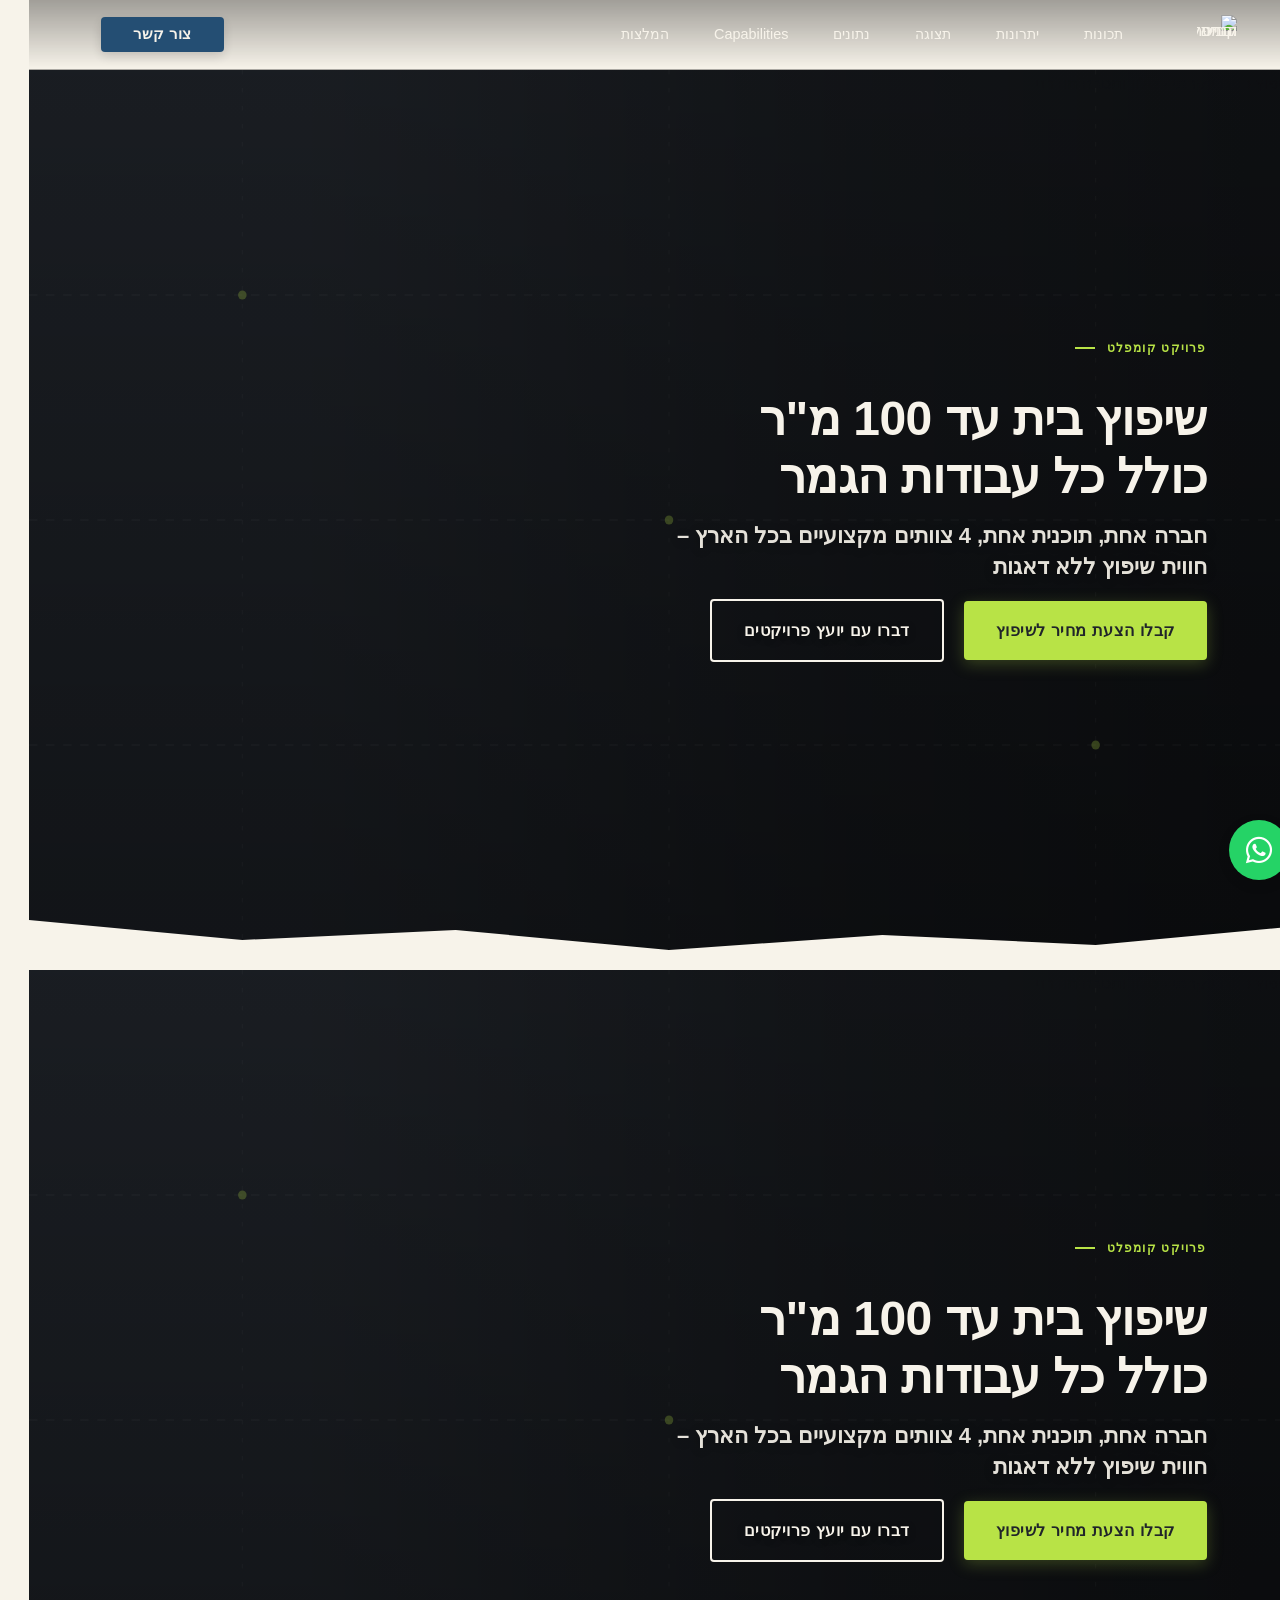
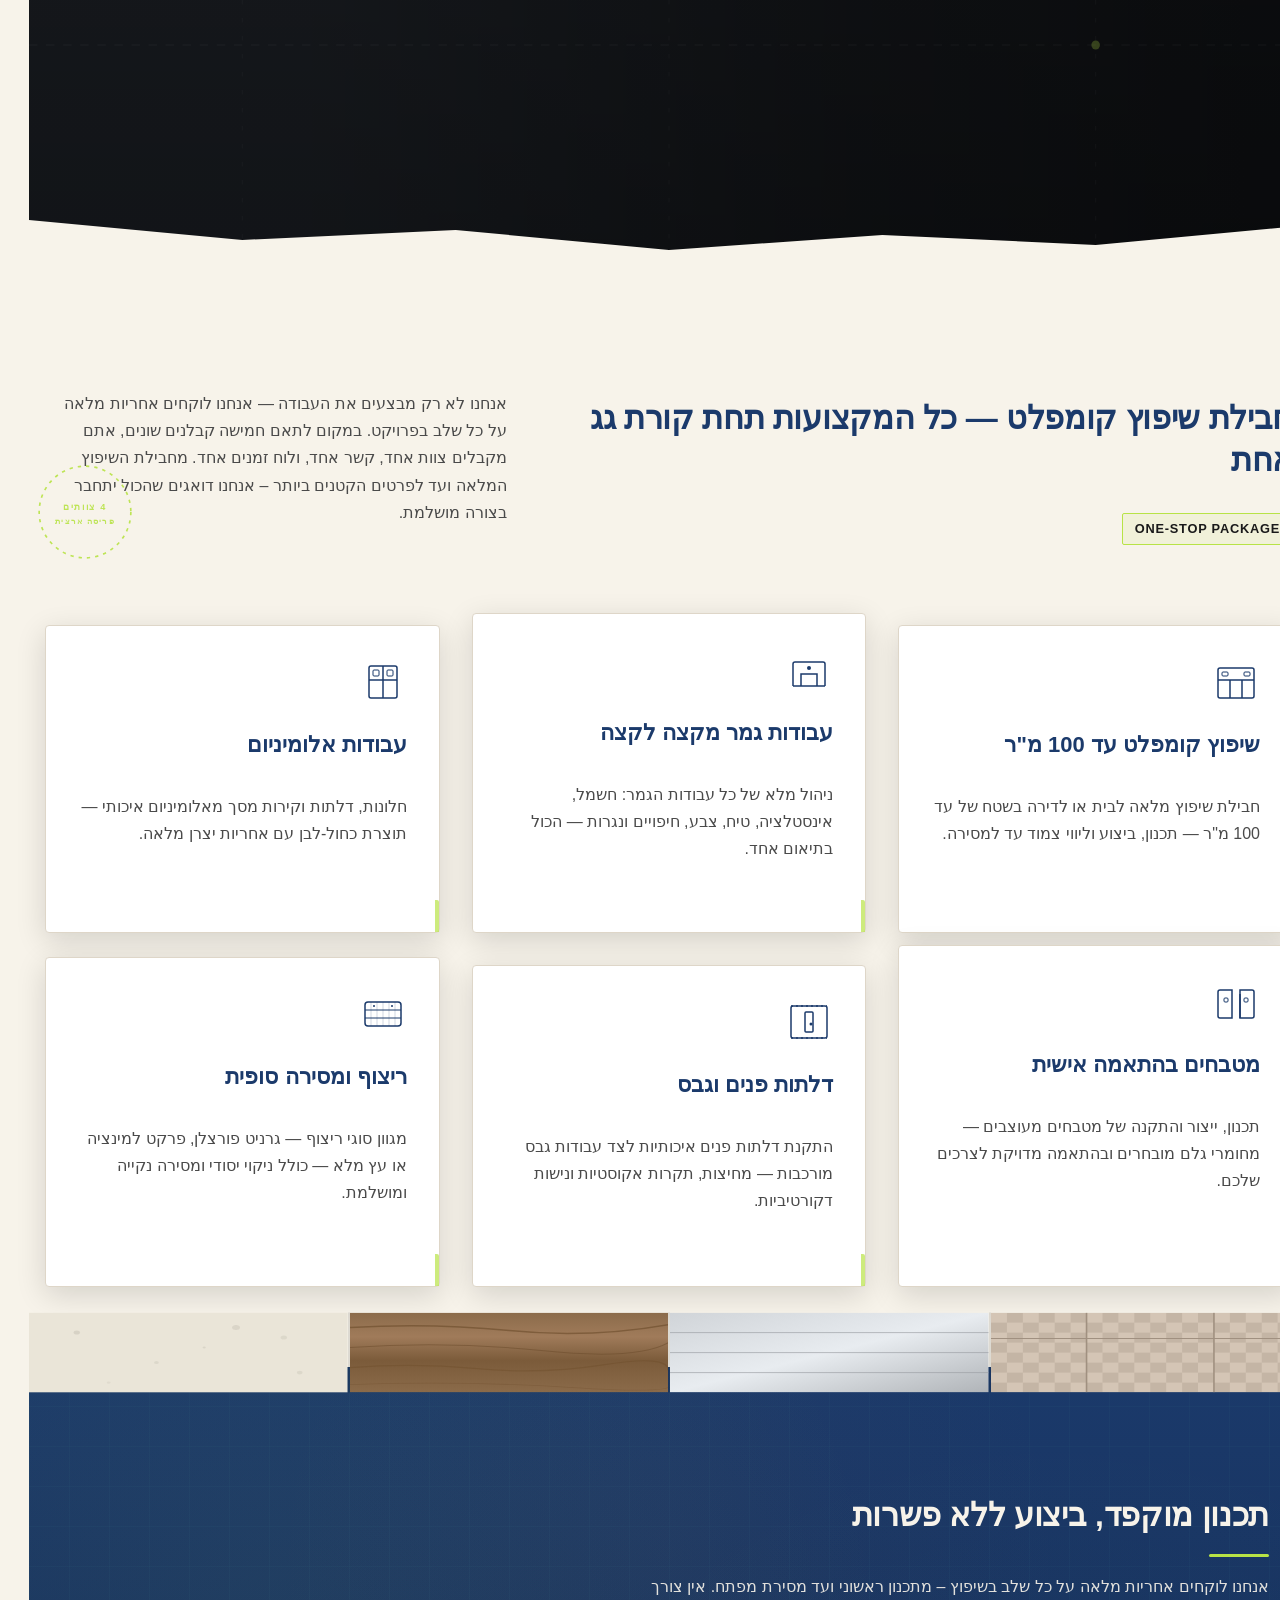
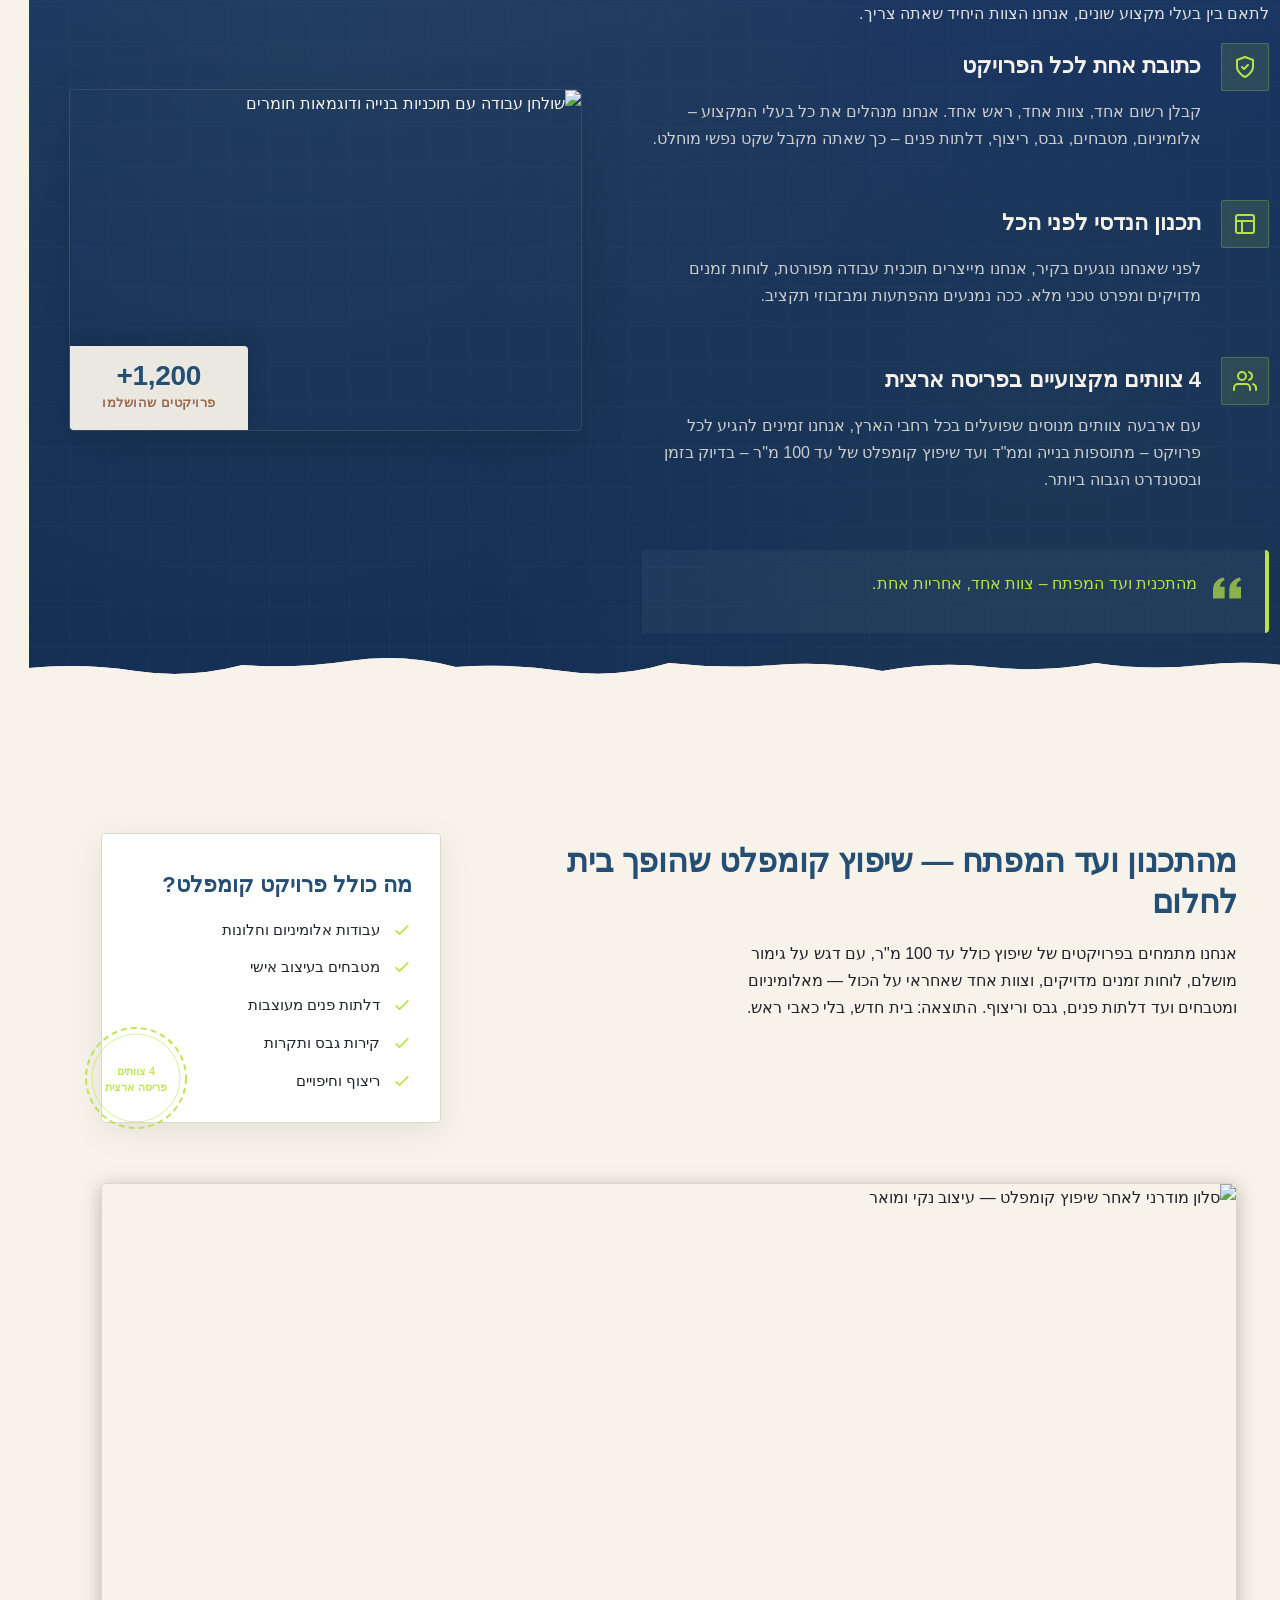
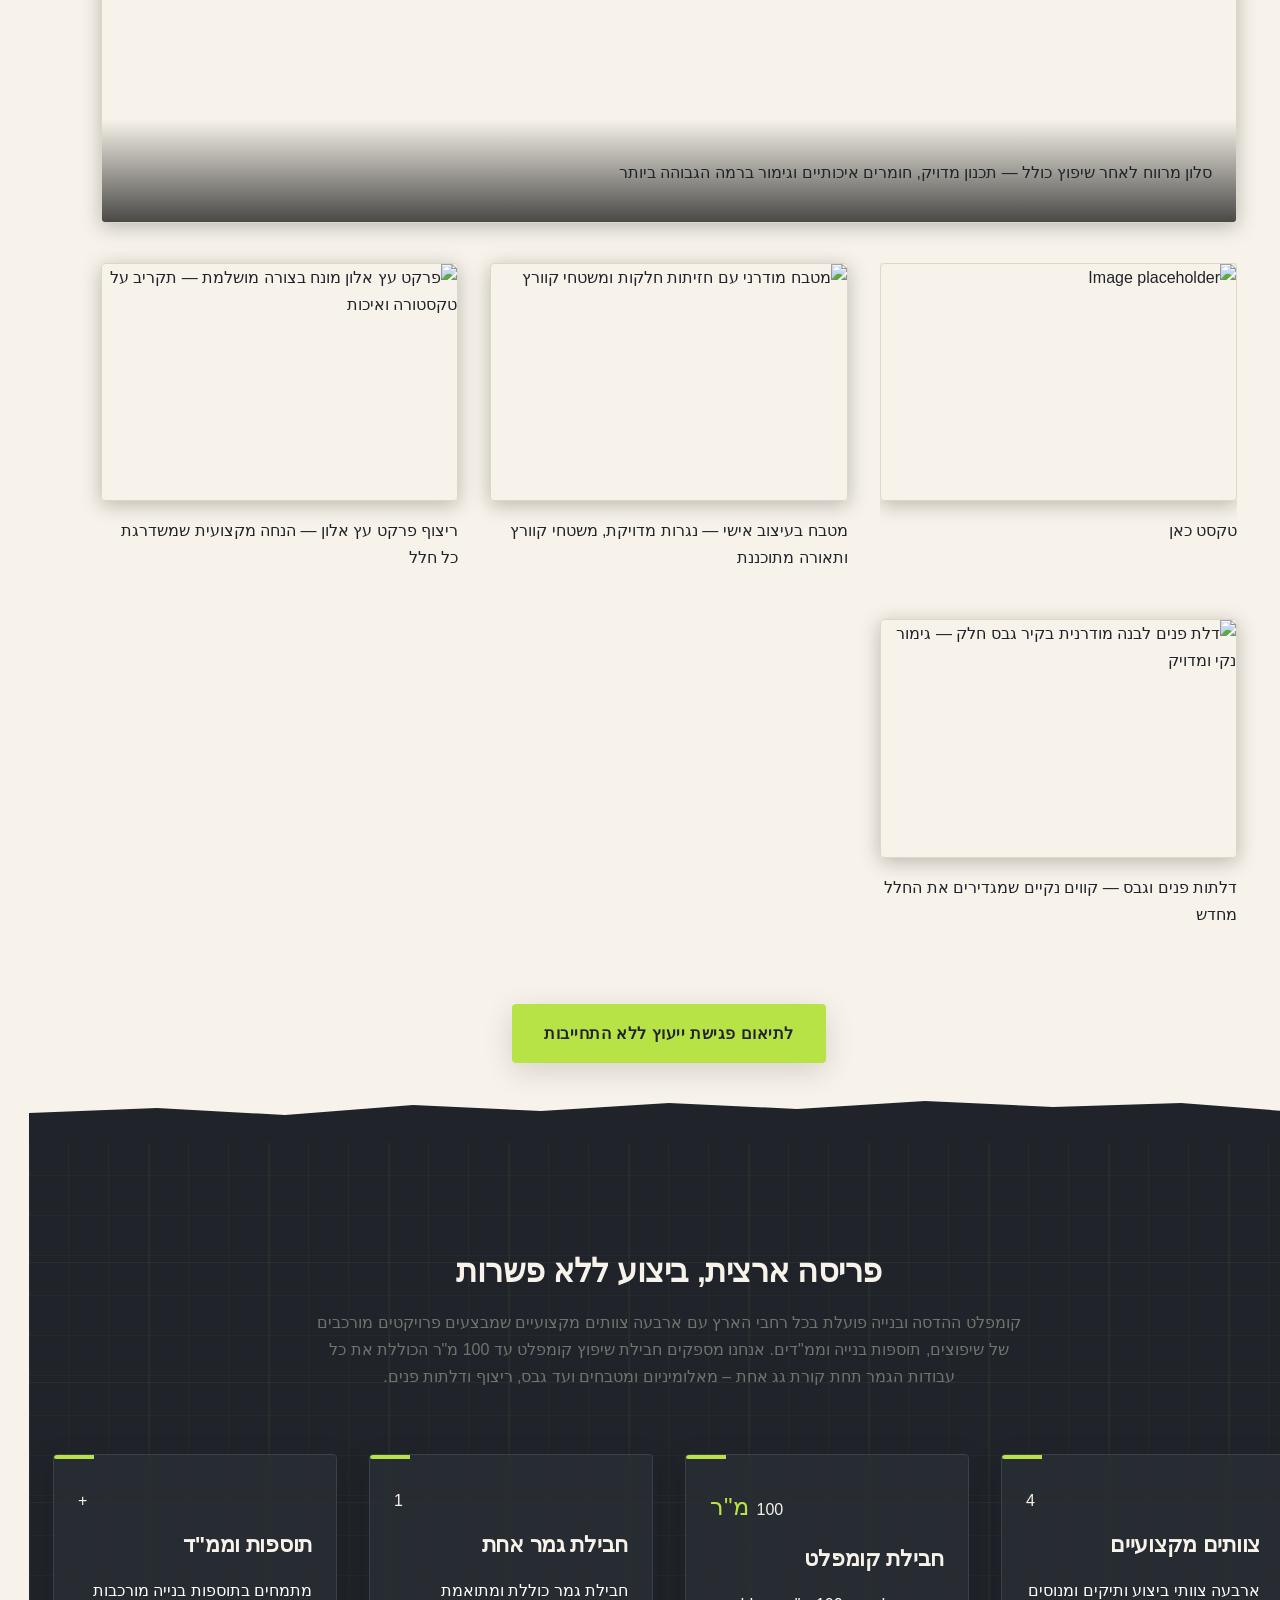
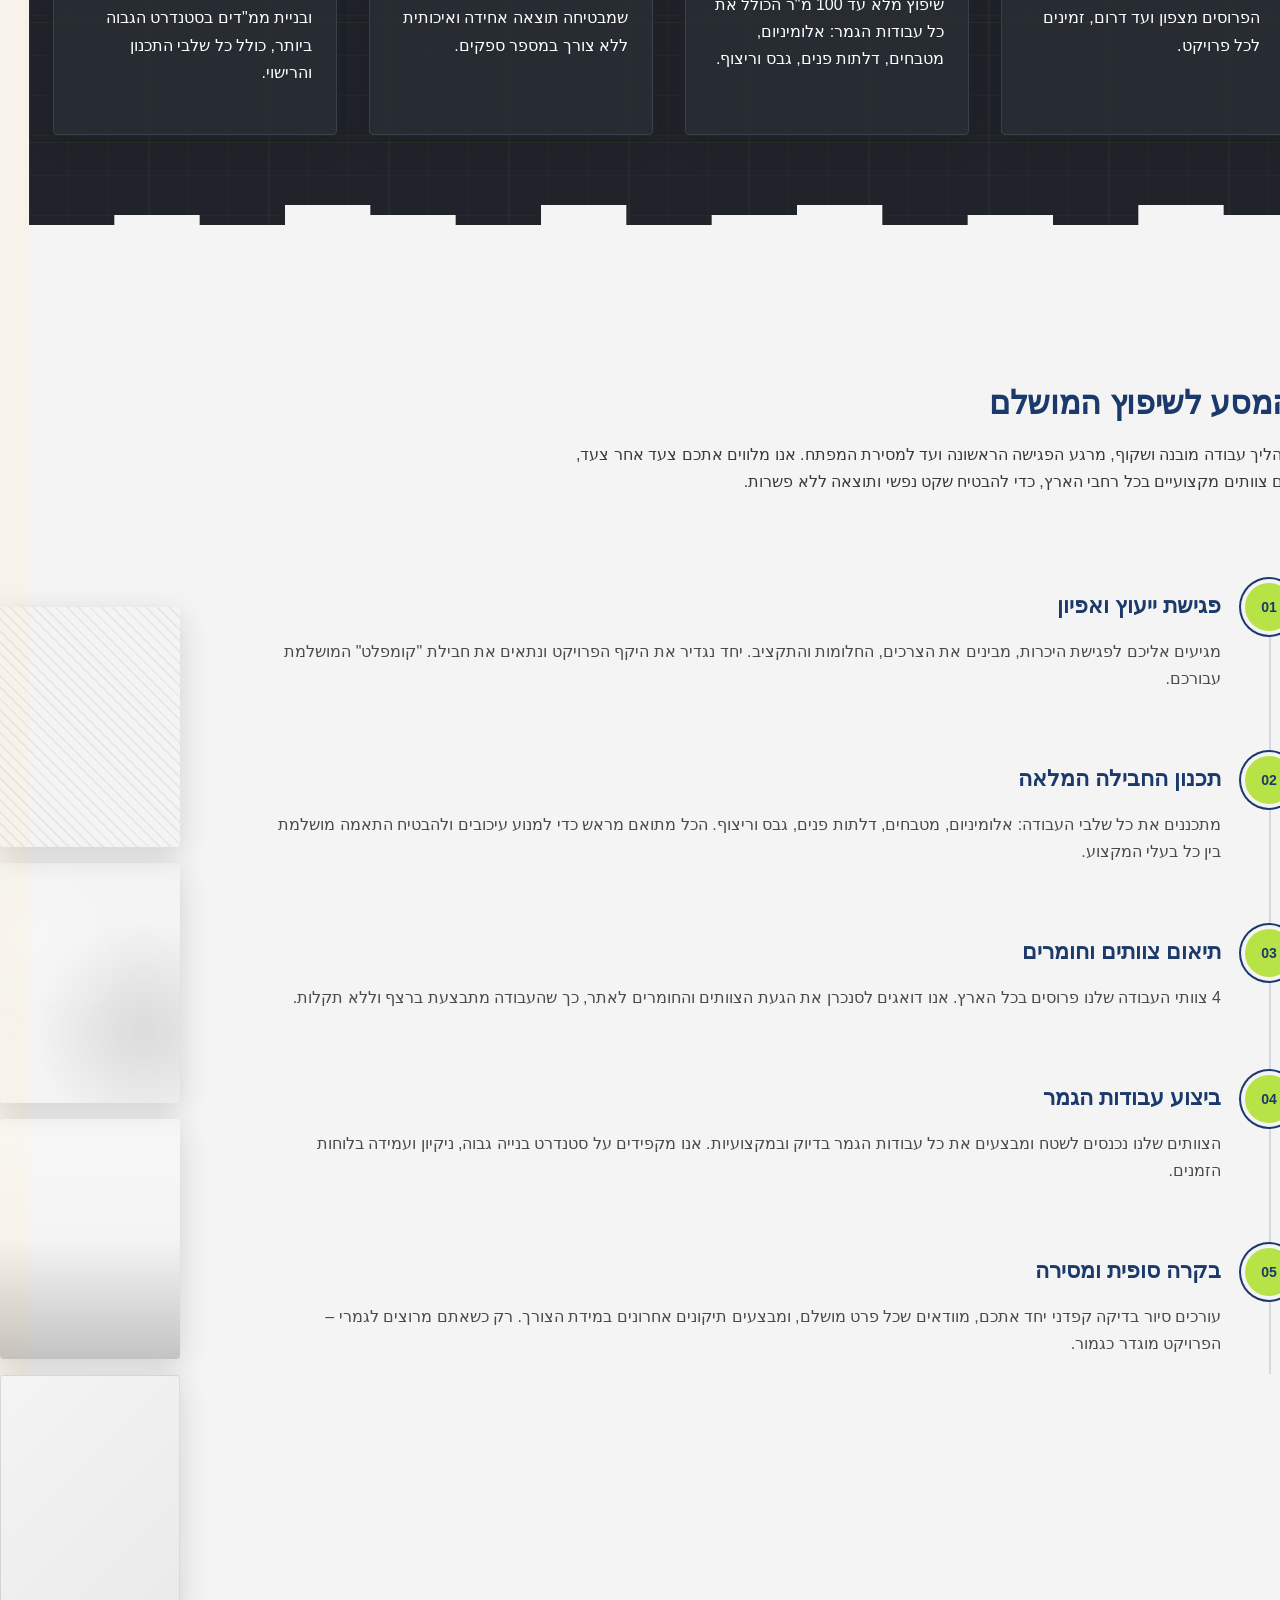
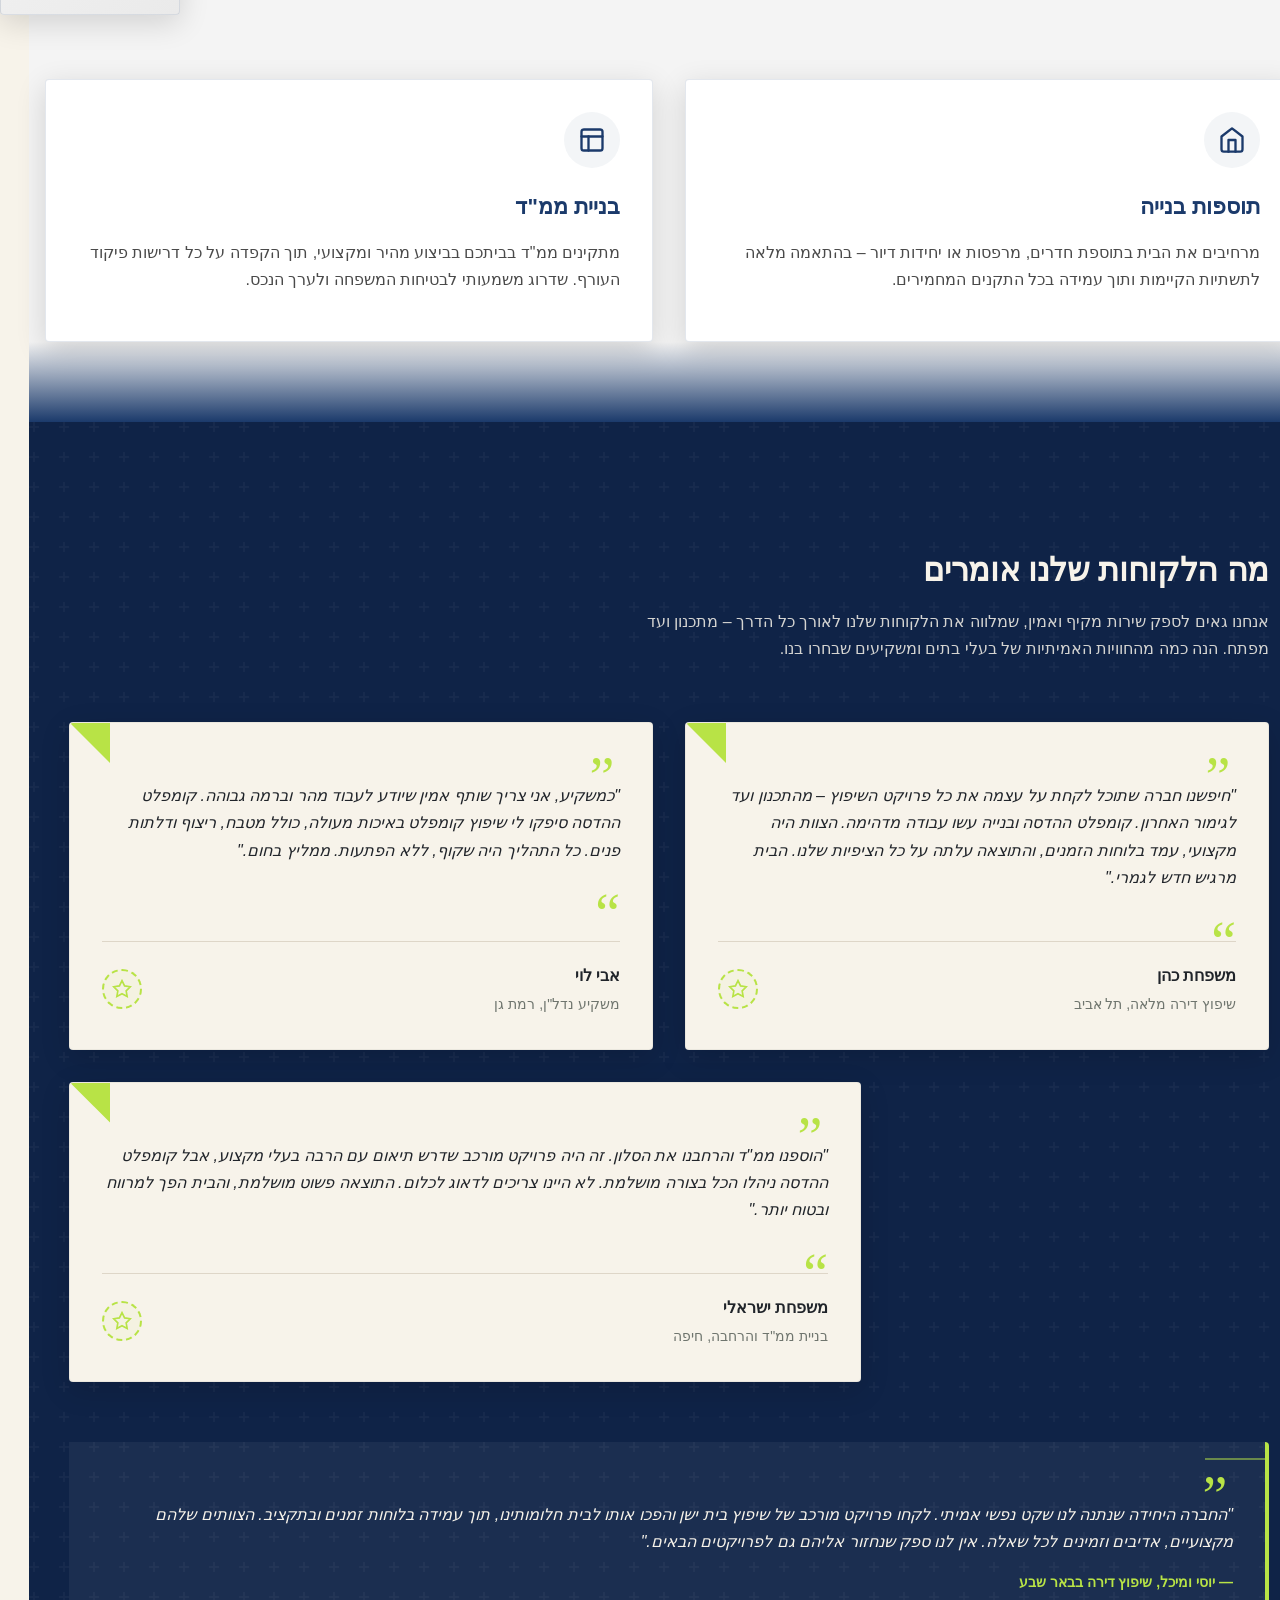
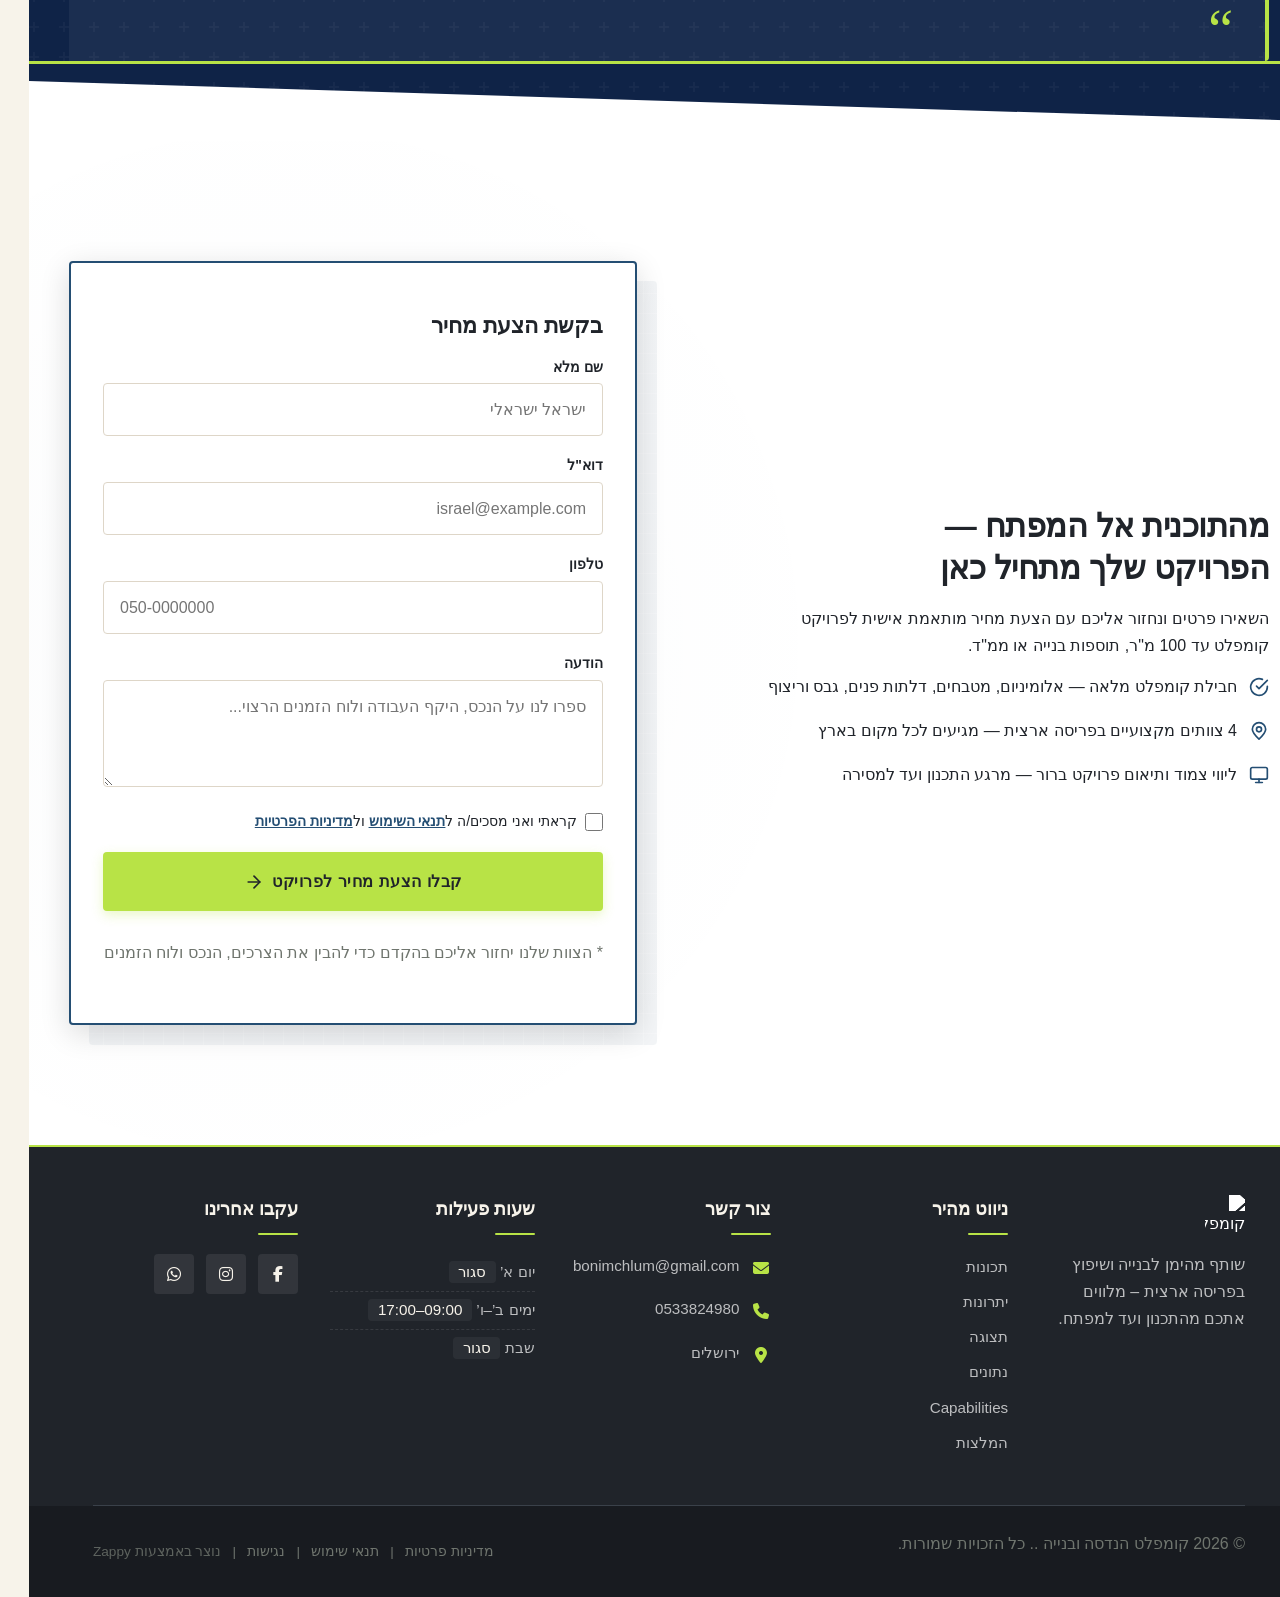
==== commit e6b6edd8: "Background sync: Progressive GitHub Sync" ====
--- a/index.html
+++ b/index.html
@@ -1229,31 +1229,31 @@
         <div class="scope-card">
           <h3>מה כולל פרויקט קומפלט?</h3>
           <ul class="scope-list">
-            <li>
+            <li data-grid-item-index="0">
               <svg class="scope-icon" viewBox="0 0 24 24" fill="none" xmlns="http://www.w3.org/2000/svg" data-element-type="icon" data-icon-type="svg">
                 <path d="M5 13L9 17L19 7" stroke="currentColor" stroke-width="2" stroke-linecap="round" stroke-linejoin="round"></path>
               </svg>
               <span>עבודות אלומיניום וחלונות</span>
             </li>
-            <li>
+            <li data-grid-item-index="1">
               <svg class="scope-icon" viewBox="0 0 24 24" fill="none" xmlns="http://www.w3.org/2000/svg" data-element-type="icon" data-icon-type="svg">
                 <path d="M5 13L9 17L19 7" stroke="currentColor" stroke-width="2" stroke-linecap="round" stroke-linejoin="round"></path>
               </svg>
               <span>מטבחים בעיצוב אישי</span>
             </li>
-            <li>
+            <li data-grid-item-index="2">
               <svg class="scope-icon" viewBox="0 0 24 24" fill="none" xmlns="http://www.w3.org/2000/svg" data-element-type="icon" data-icon-type="svg">
                 <path d="M5 13L9 17L19 7" stroke="currentColor" stroke-width="2" stroke-linecap="round" stroke-linejoin="round"></path>
               </svg>
               <span>דלתות פנים מעוצבות</span>
             </li>
-            <li>
+            <li data-grid-item-index="3">
               <svg class="scope-icon" viewBox="0 0 24 24" fill="none" xmlns="http://www.w3.org/2000/svg" data-element-type="icon" data-icon-type="svg">
                 <path d="M5 13L9 17L19 7" stroke="currentColor" stroke-width="2" stroke-linecap="round" stroke-linejoin="round"></path>
               </svg>
               <span>קירות גבס ותקרות</span>
             </li>
-            <li>
+            <li data-grid-item-index="4">
               <svg class="scope-icon" viewBox="0 0 24 24" fill="none" xmlns="http://www.w3.org/2000/svg" data-element-type="icon" data-icon-type="svg">
                 <path d="M5 13L9 17L19 7" stroke="currentColor" stroke-width="2" stroke-linecap="round" stroke-linejoin="round"></path>
               </svg>
@@ -1274,29 +1274,34 @@
 
     <!-- Main Showcase Image -->
     <div class="showcase-hero-image">
-      <img loading="lazy" decoding="async" data-placeholder="index-showcase-image-1" data-context="A wide, warm, high-end photograph of a fully renovated modern Israeli living room with large windows, light wood flooring, clean white walls, and contemporary furniture. The room feels spacious and inviting, emphasizing finished craftsmanship and natural light." width="1200" height="600" src="/assets/site-index-showcase-image-1.webp" alt="סלון מודרני לאחר שיפוץ קומפלט — עיצוב נקי ומואר" fetchpriority="low">
+      <img loading="lazy" decoding="async" data-placeholder="index-showcase-image-1" data-context="A wide, warm, high-end photograph of a fully renovated modern Israeli living room with large windows, light wood flooring, clean white walls, and contemporary furniture. The room feels spacious and inviting, emphasizing finished craftsmanship and natural light." width="1200" height="600" src="/assets/site-index-showcase-image-1.webp" alt="סלון מודרני לאחר שיפוץ קומפלט — עיצוב נקי ומואר" data-element-type="image" data-element-id="img-1783675501430-sfx2c2zzw" fetchpriority="low">
       <div class="image-caption">
-        <p>סלון מרווח לאחר שיפוץ כולל — תכנון מדויק, חומרים איכותיים וגימור ברמה הגבוהה ביותר</p>
+        <p style="color: rgb(32, 36, 42) !important;">סלון מרווח לאחר שיפוץ כולל — תכנון מדויק, חומרים איכותיים וגימור ברמה הגבוהה ביותר</p>
       </div>
     </div>
 
     <!-- Detail Images Grid -->
     <div class="showcase-detail-grid">
-      <div class="detail-card">
+      <div class="detail-card" style="background-color: rgba(0, 0, 0, 0) !important; grid-area: auto !important; overflow: hidden !important;" data-grid-item-index="0">
         <div class="detail-image-wrapper">
-          <img loading="lazy" decoding="async" data-placeholder="index-showcase-image-2" data-context="A close-up photograph of a sleek, modern kitchen with handleless cabinets, quartz countertops, and under-cabinet lighting. The kitchen is pristine and looks brand new, showcasing high-end finishing work." width="600" height="400" src="/assets/site-index-showcase-image-2.webp" alt="מטבח מודרני עם חזיתות חלקות ומשטחי קוורץ" fetchpriority="low">
+          <img decoding="async" data-placeholder="image-placeholder" data-context="A close-up photograph of a sleek, modern kitchen with handleless cabinets, quartz countertops, and under-cabinet lighting. The kitchen is pristine and looks brand new, showcasing high-end finishing work." width="600" height="400" src="/assets/site-index-showcase-image-1.webp?t=1783675888124" alt="Image placeholder" data-element-type="image" data-element-id="new-grid-img-1783675866792-0-j3ssbf72y" class="zappy-resizable-hover" style="cursor: pointer; object-position: 50% 50%; width: 350.578px !important; height: 345.383px !important; object-fit: cover !important; max-width: 100% !important; display: block !important;" id="new-grid-img-1783675866792-0-j3ssbf72y" data-ai-slot="grid-item-image" data-zappy-original-width="350.5777893066406" data-zappy-original-height="345.3833312988281" loading="lazy" fetchpriority="low">
+        </div>
+        <p>טקסט כאן</p>
+      </div><div class="detail-card" data-grid-item-index="1">
+        <div class="detail-image-wrapper">
+          <img loading="lazy" decoding="async" data-placeholder="index-showcase-image-2" data-context="A close-up photograph of a sleek, modern kitchen with handleless cabinets, quartz countertops, and under-cabinet lighting. The kitchen is pristine and looks brand new, showcasing high-end finishing work." width="600" height="400" src="/assets/site-index-showcase-image-2.webp" alt="מטבח מודרני עם חזיתות חלקות ומשטחי קוורץ" data-element-type="image" data-element-id="img-1783675501430-4r0zbcbt9" fetchpriority="low">
         </div>
         <p>מטבח בעיצוב אישי — נגרות מדויקת, משטחי קוורץ ותאורה מתוכננת</p>
       </div>
-      <div class="detail-card">
+      <div class="detail-card" data-grid-item-index="2">
         <div class="detail-image-wrapper">
-          <img loading="lazy" decoding="async" data-placeholder="index-showcase-image-3" data-context="A macro photograph of light oak parquet flooring with a beautiful natural grain, perfectly laid with no visible gaps. The focus is on the texture and quality of the material and installation." width="600" height="400" src="/assets/site-index-showcase-image-3.webp" alt="פרקט עץ אלון מונח בצורה מושלמת — תקריב על טקסטורה ואיכות" fetchpriority="low">
+          <img loading="lazy" decoding="async" data-placeholder="index-showcase-image-3" data-context="A macro photograph of light oak parquet flooring with a beautiful natural grain, perfectly laid with no visible gaps. The focus is on the texture and quality of the material and installation." width="600" height="400" src="/assets/site-index-showcase-image-3.webp" alt="פרקט עץ אלון מונח בצורה מושלמת — תקריב על טקסטורה ואיכות" data-element-type="image" data-element-id="img-1783675501430-33dh74gz5" fetchpriority="low">
         </div>
         <p>ריצוף פרקט עץ אלון — הנחה מקצועית שמשדרגת כל חלל</p>
       </div>
-      <div class="detail-card">
+      <div class="detail-card" data-grid-item-index="3">
         <div class="detail-image-wrapper">
-          <img loading="lazy" decoding="async" data-placeholder="index-showcase-image-4" data-context="An interior photograph of a modern white interior door with clean lines, a minimalist handle, set in a freshly painted white wall with a smooth gypsum ceiling above. The image highlights precision in door installation and drywall finishing." width="600" height="400" src="/assets/site-index-showcase-image-4.webp" alt="דלת פנים לבנה מודרנית בקיר גבס חלק — גימור נקי ומדויק" fetchpriority="low">
+          <img loading="lazy" decoding="async" data-placeholder="index-showcase-image-4" data-context="An interior photograph of a modern white interior door with clean lines, a minimalist handle, set in a freshly painted white wall with a smooth gypsum ceiling above. The image highlights precision in door installation and drywall finishing." width="600" height="400" src="/assets/site-index-showcase-image-4.webp" alt="דלת פנים לבנה מודרנית בקיר גבס חלק — גימור נקי ומדויק" data-element-type="image" data-element-id="img-1783675501430-80kyfsyst" fetchpriority="low">
         </div>
         <p>דלתות פנים וגבס — קווים נקיים שמגדירים את החלל מחדש</p>
       </div>
@@ -1304,7 +1309,7 @@
 
     <!-- Bottom CTA -->
     <div class="showcase-cta">
-      <a href="#contact" class="btn-primary">לתיאום פגישת ייעוץ ללא התחייבות</a>
+      <a href="#contact" class="btn-primary" data-element-type="button" data-element-id="btn-1783675501421-0e8z6yj4c" data-native-element="true">לתיאום פגישת ייעוץ ללא התחייבות</a>
     </div>
   </div>
 
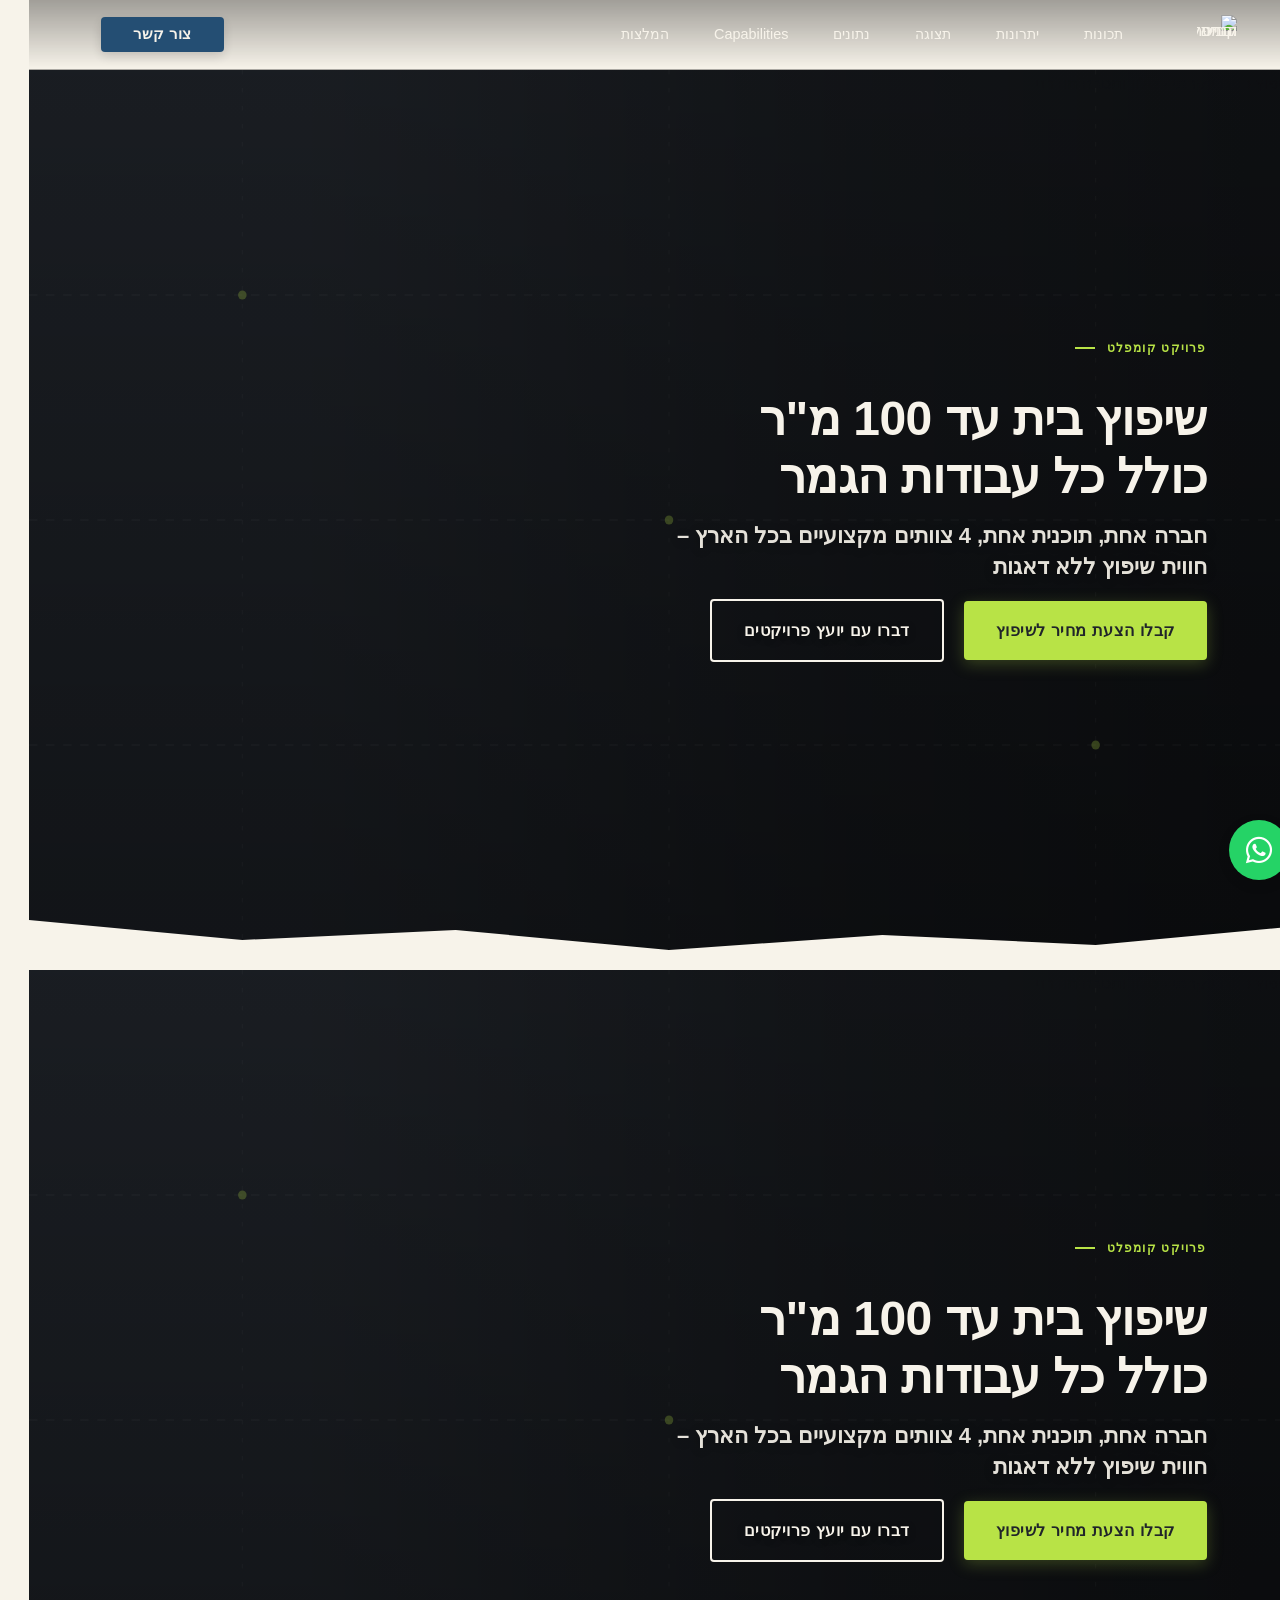
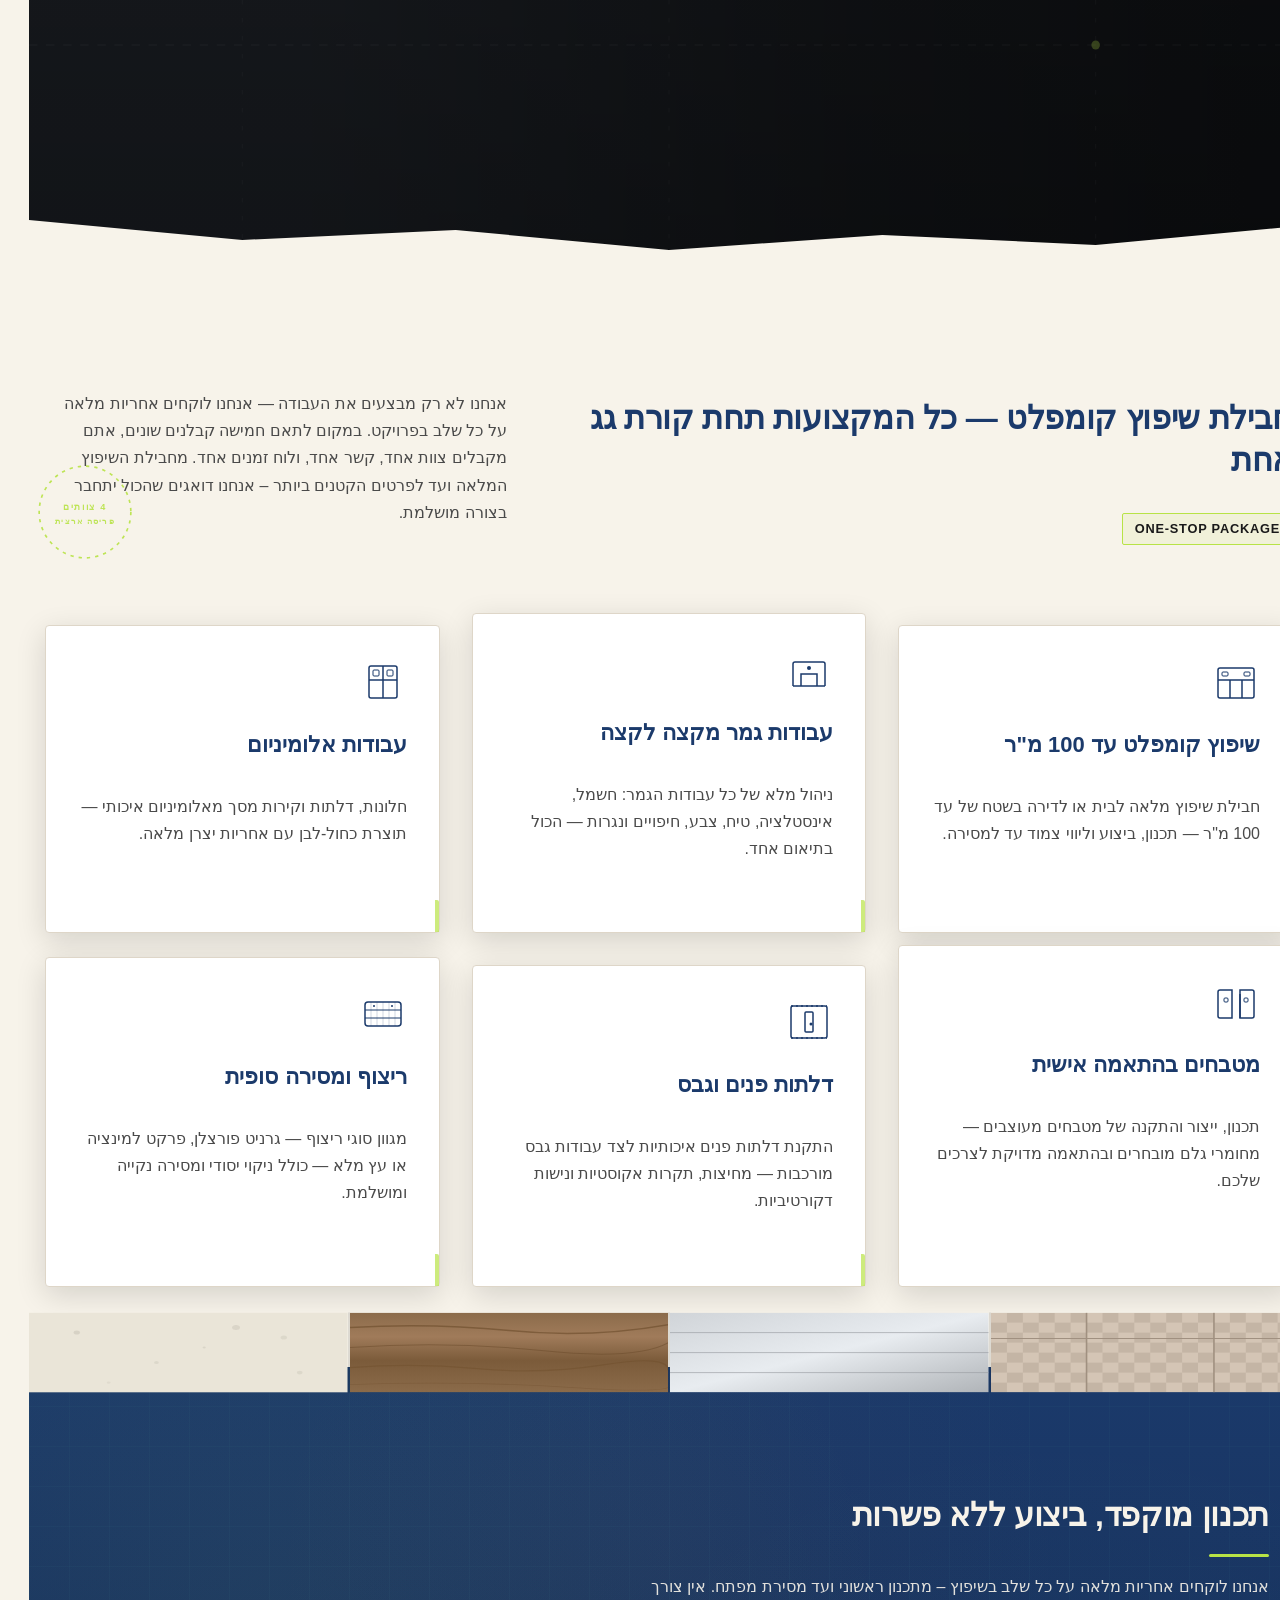
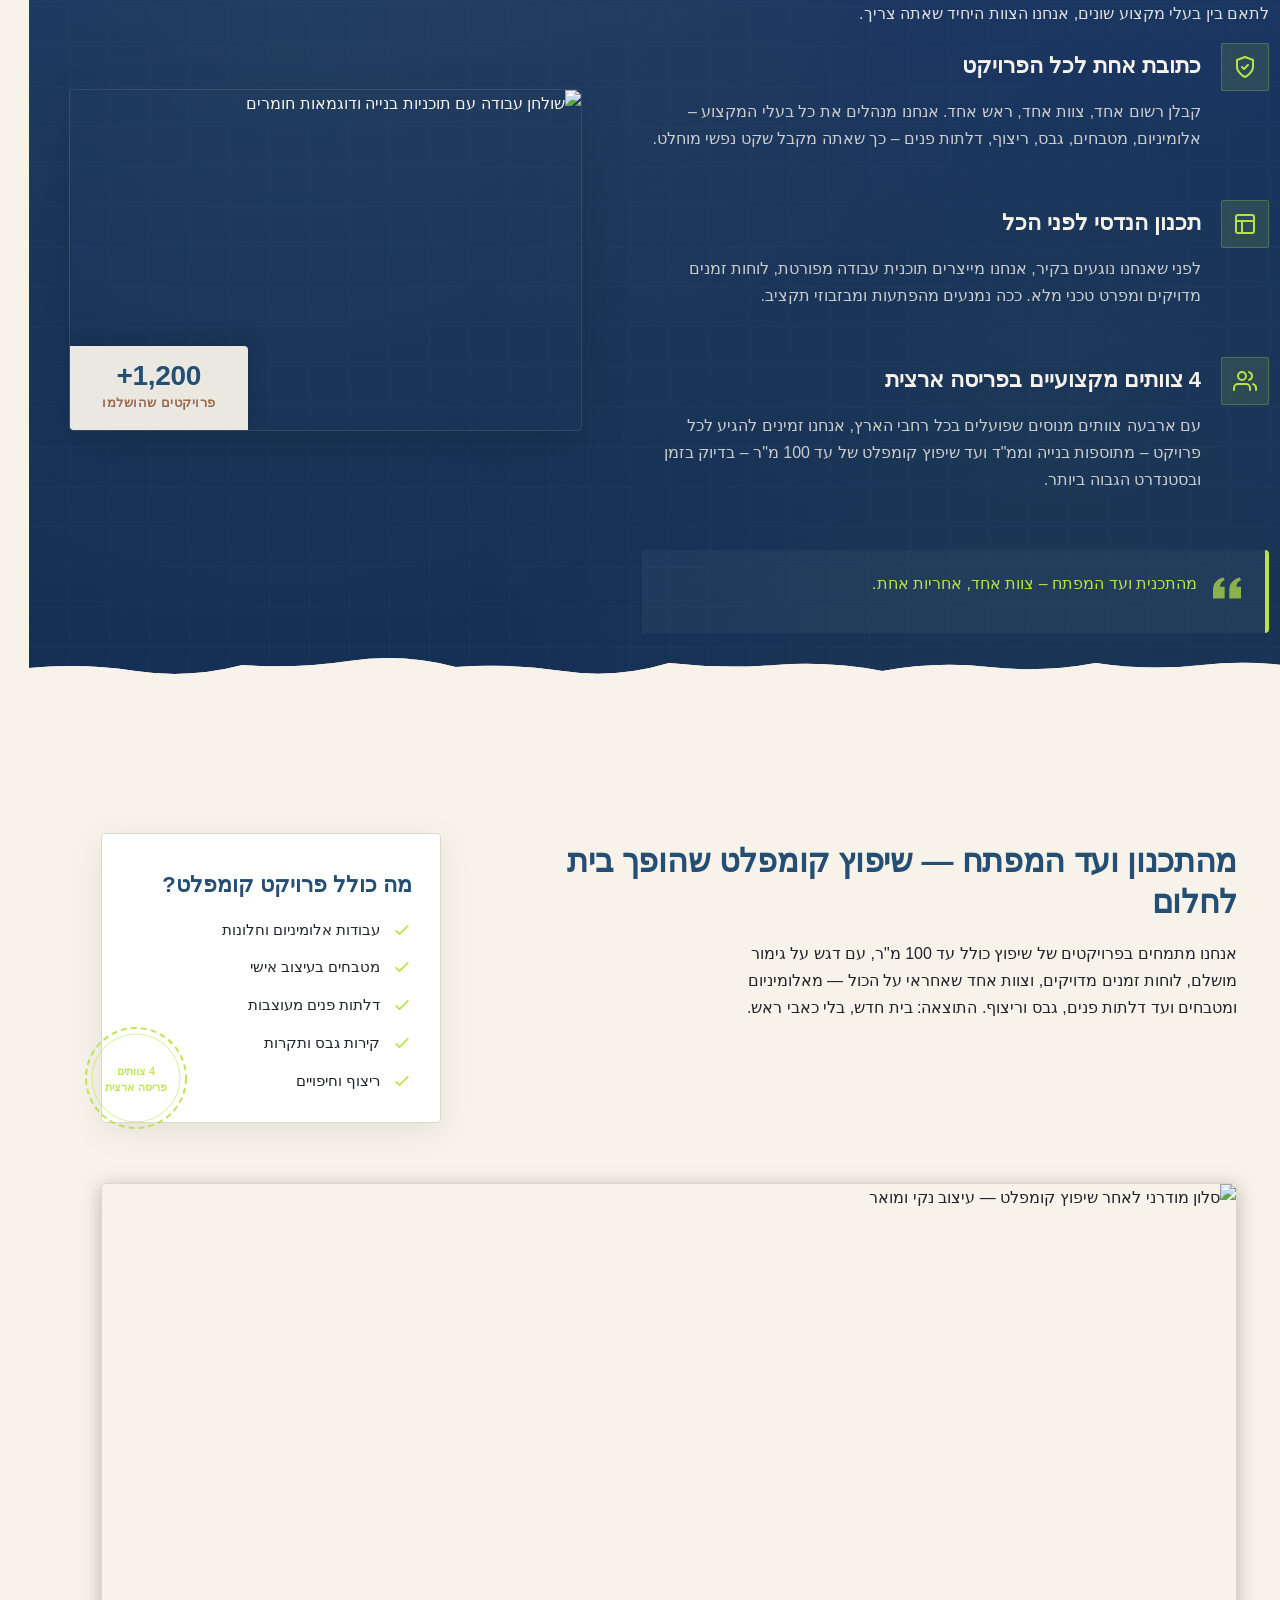
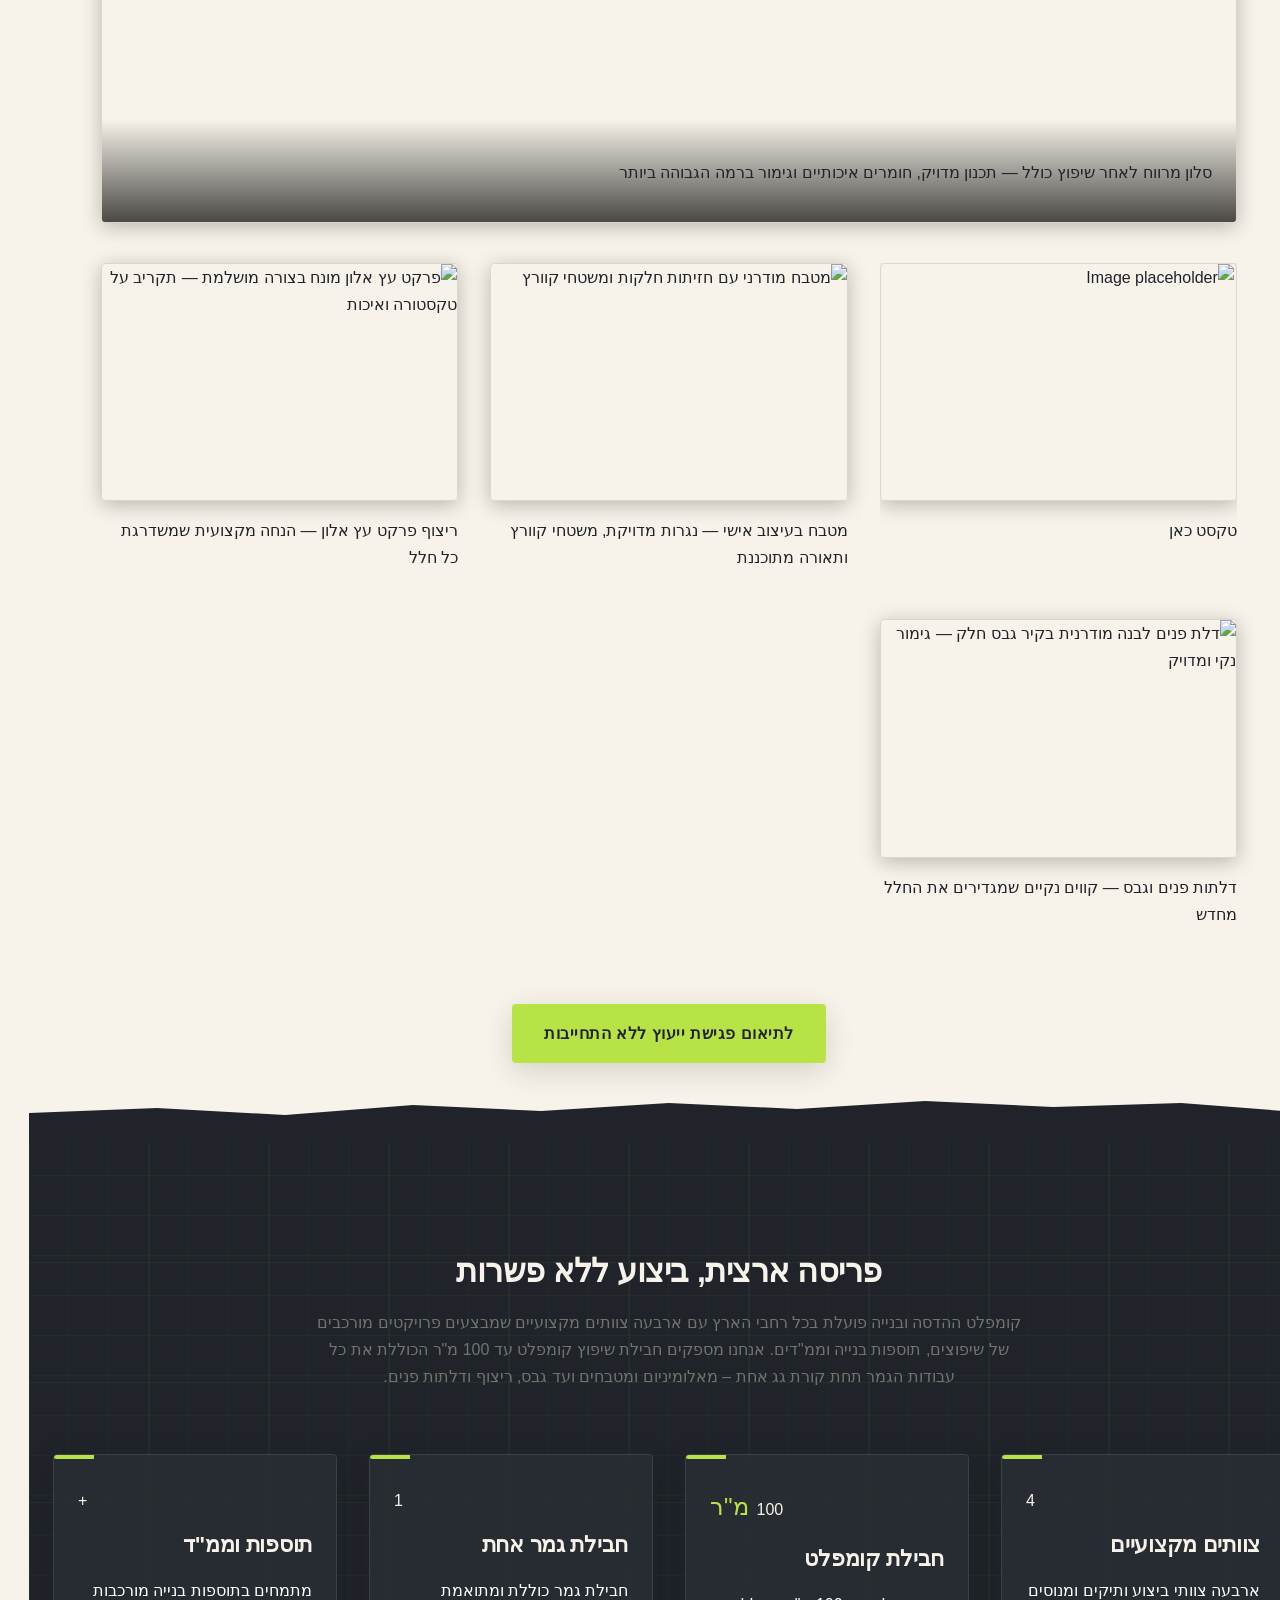
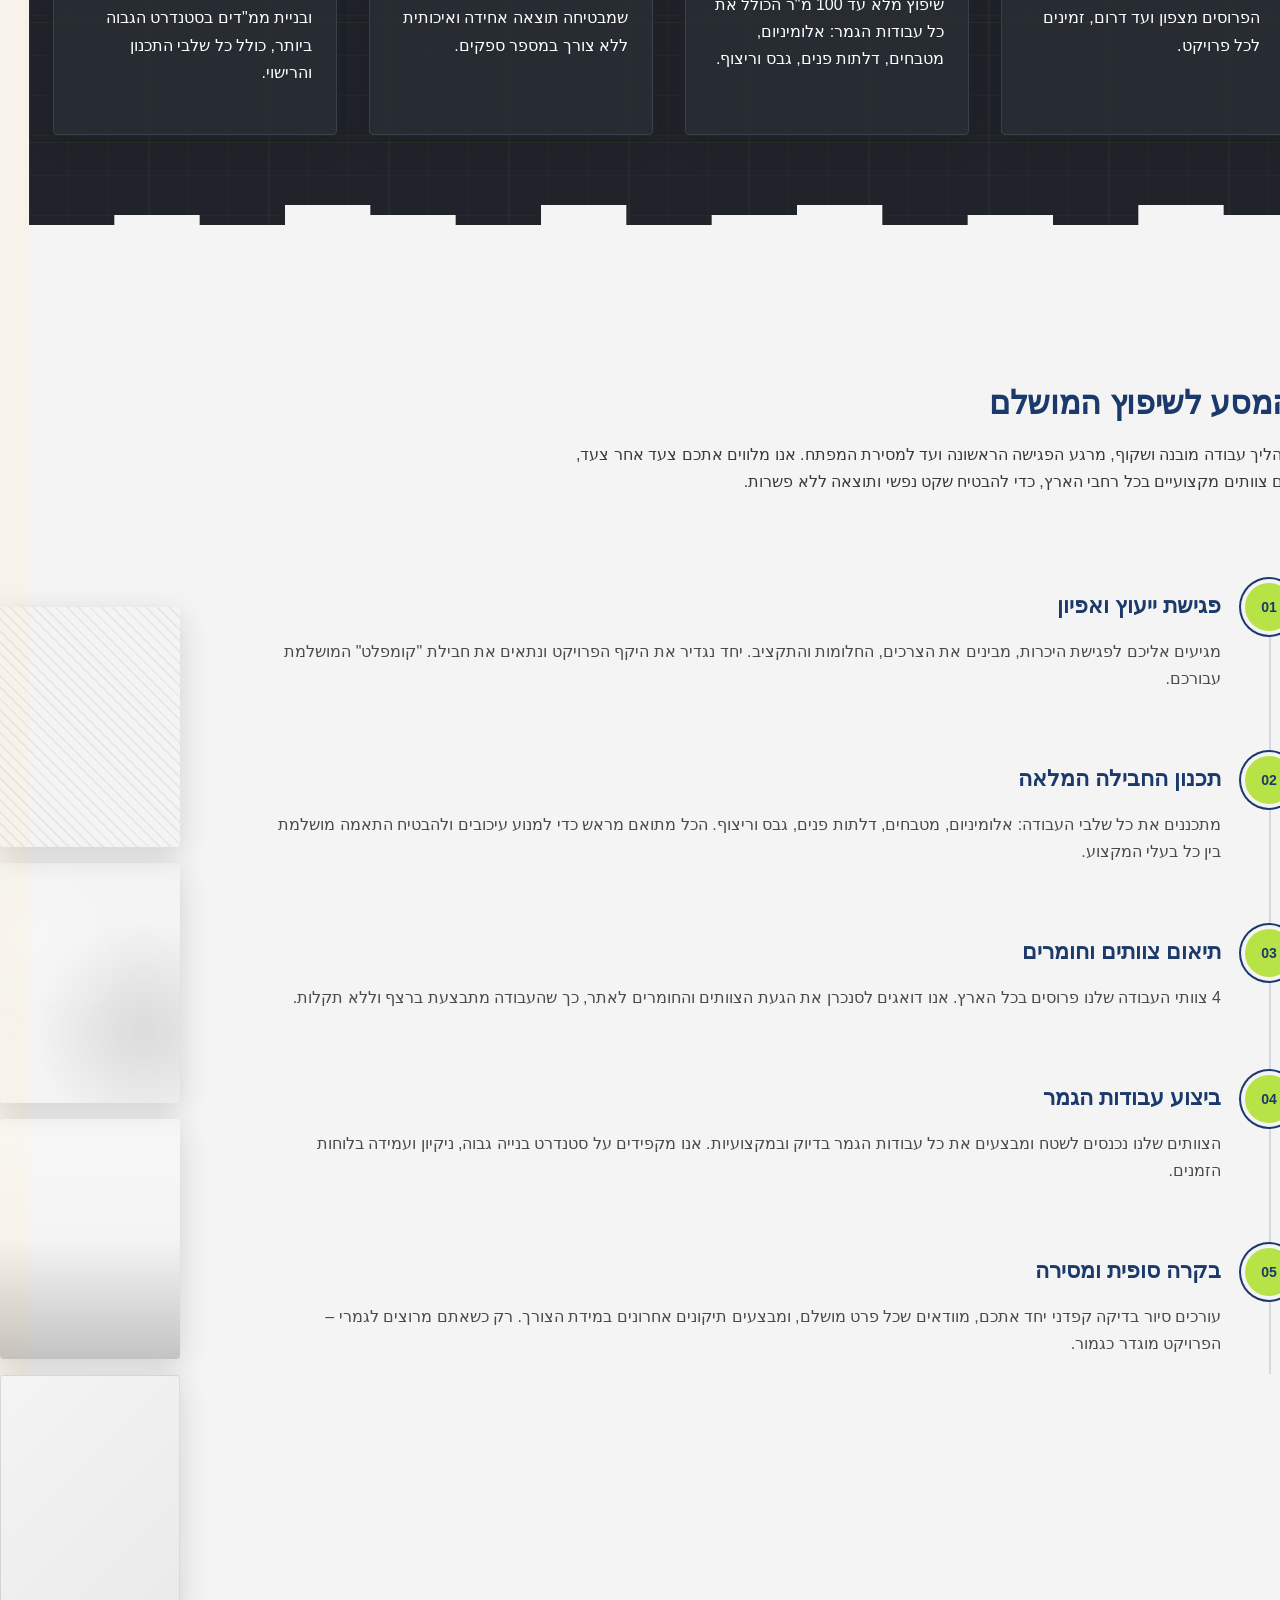
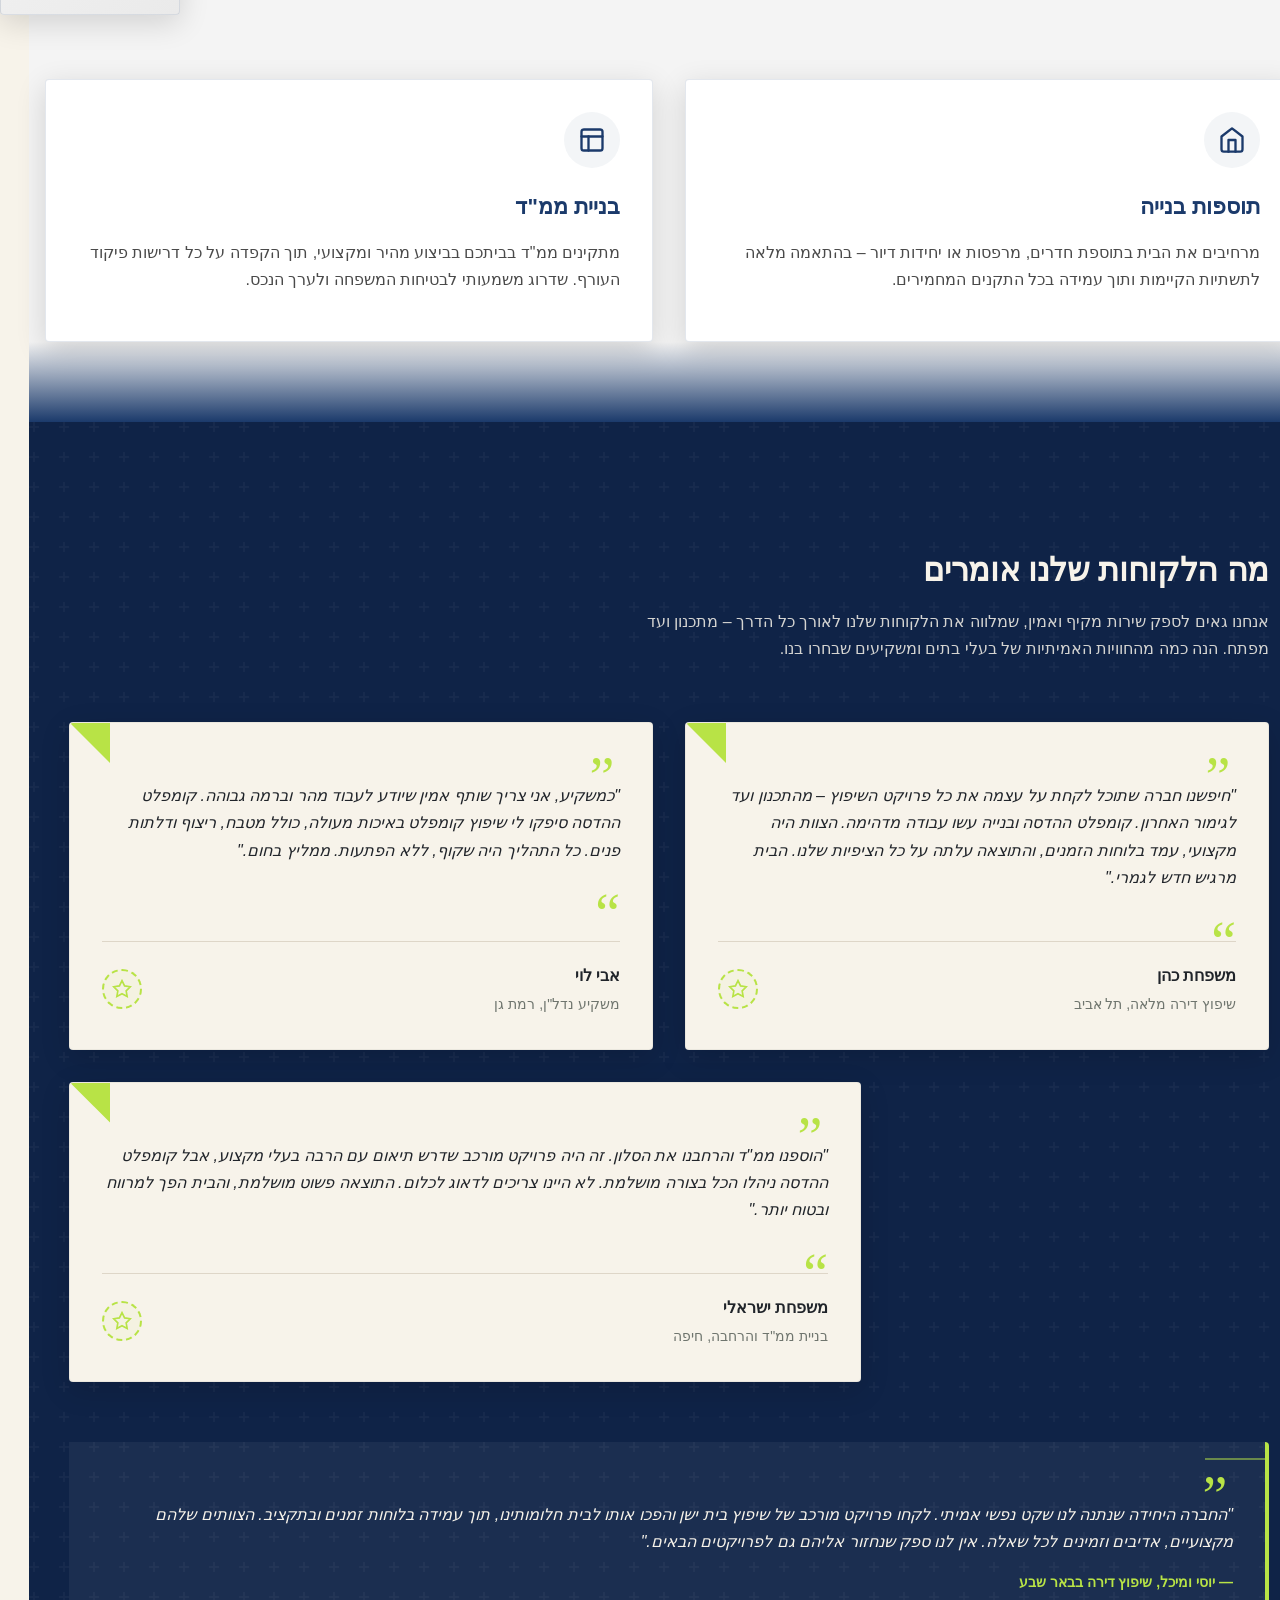
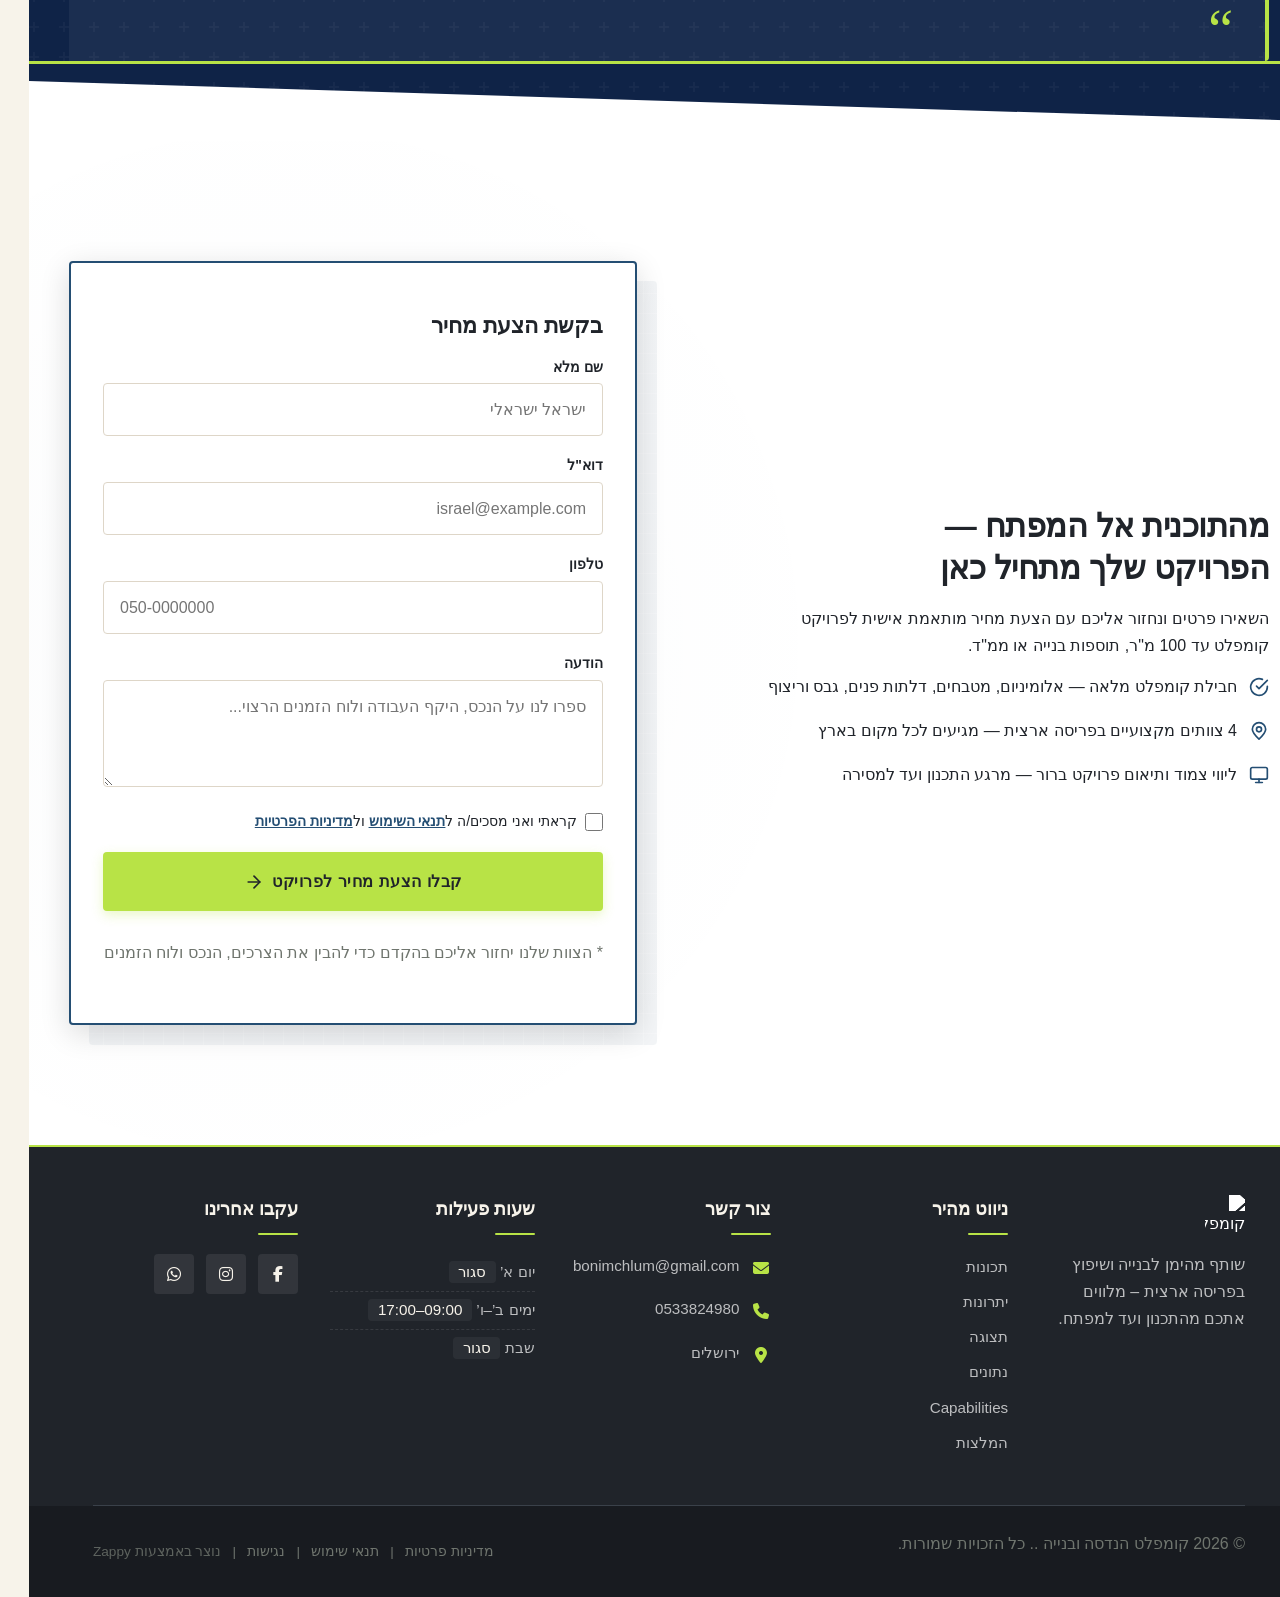
==== commit 517e9170: "Incremental sync: 1 page(s) — update_image" ====
--- a/index.html
+++ b/index.html
@@ -1284,24 +1284,24 @@
     <div class="showcase-detail-grid">
       <div class="detail-card" style="background-color: rgba(0, 0, 0, 0) !important; grid-area: auto !important; overflow: hidden !important;" data-grid-item-index="0">
         <div class="detail-image-wrapper">
-          <img decoding="async" data-placeholder="image-placeholder" data-context="A close-up photograph of a sleek, modern kitchen with handleless cabinets, quartz countertops, and under-cabinet lighting. The kitchen is pristine and looks brand new, showcasing high-end finishing work." width="600" height="400" src="/assets/site-index-showcase-image-1.webp?t=1783675888124" alt="Image placeholder" data-element-type="image" data-element-id="new-grid-img-1783675866792-0-j3ssbf72y" class="zappy-resizable-hover" style="cursor: pointer; object-position: 50% 50%; width: 350.578px !important; height: 345.383px !important; object-fit: cover !important; max-width: 100% !important; display: block !important;" id="new-grid-img-1783675866792-0-j3ssbf72y" data-ai-slot="grid-item-image" data-zappy-original-width="350.5777893066406" data-zappy-original-height="345.3833312988281" loading="lazy" fetchpriority="low">
-        </div>
-        <p>טקסט כאן</p>
+          <div data-zappy-zoom-wrapper="true" data-element-id="new-grid-img-1783675866792-0-j3ssbf72y" data-element-type="image" data-zappy-zoom-wrapper-width="351px" data-zappy-zoom-wrapper-height="345px" data-zappy-zoom-wrapper-width-mode="px" data-zappy-zoom-wrapper-align="center" style="position: relative !important; overflow: hidden !important; width: 351px !important; max-width: 100% !important; margin-left: auto !important; margin-right: auto !important; height: 345px !important; display: block !important;" data-zappy-zoom-clip="true" data-zappy-wrapper-margins-applied="true"><img decoding="async" data-placeholder="image-placeholder" data-context="A close-up photograph of a sleek, modern kitchen with handleless cabinets, quartz countertops, and under-cabinet lighting. The kitchen is pristine and looks brand new, showcasing high-end finishing work." width="600" height="400" src="/assets/site-index-showcase-image-1.webp" alt="Image placeholder" data-element-type="image" data-element-id="new-grid-img-1783675866792-0-j3ssbf72y" style="cursor: pointer; object-position: 49% 61% !important; display: block; width: 100% !important; height: 100% !important; object-fit: fill !important; max-width: none !important; margin-top: 0px !important; margin-bottom: 0px !important; left: 0% !important; top: 0% !important; max-height: none !important;" id="new-grid-img-1783675866792-0-j3ssbf72y" data-ai-slot="grid-item-image" data-zappy-original-width="350.5777893066406" data-zappy-original-height="345.3833312988281" data-zappy-zoom="0.5" data-zappy-object-position="49% 61%" loading="lazy" fetchpriority="low"></div>
+        </div>
+        <p style="cursor: text;">טקסט כאן</p>
       </div><div class="detail-card" data-grid-item-index="1">
         <div class="detail-image-wrapper">
-          <img loading="lazy" decoding="async" data-placeholder="index-showcase-image-2" data-context="A close-up photograph of a sleek, modern kitchen with handleless cabinets, quartz countertops, and under-cabinet lighting. The kitchen is pristine and looks brand new, showcasing high-end finishing work." width="600" height="400" src="/assets/site-index-showcase-image-2.webp" alt="מטבח מודרני עם חזיתות חלקות ומשטחי קוורץ" data-element-type="image" data-element-id="img-1783675501430-4r0zbcbt9" fetchpriority="low">
+          <img loading="lazy" decoding="async" data-placeholder="index-showcase-image-2" data-context="A close-up photograph of a sleek, modern kitchen with handleless cabinets, quartz countertops, and under-cabinet lighting. The kitchen is pristine and looks brand new, showcasing high-end finishing work." width="600" height="400" src="/assets/site-index-showcase-image-2.webp" alt="מטבח מודרני עם חזיתות חלקות ומשטחי קוורץ" data-element-type="image" data-element-id="img-1783675501430-4r0zbcbt9" style="" fetchpriority="low">
         </div>
         <p>מטבח בעיצוב אישי — נגרות מדויקת, משטחי קוורץ ותאורה מתוכננת</p>
       </div>
       <div class="detail-card" data-grid-item-index="2">
         <div class="detail-image-wrapper">
-          <img loading="lazy" decoding="async" data-placeholder="index-showcase-image-3" data-context="A macro photograph of light oak parquet flooring with a beautiful natural grain, perfectly laid with no visible gaps. The focus is on the texture and quality of the material and installation." width="600" height="400" src="/assets/site-index-showcase-image-3.webp" alt="פרקט עץ אלון מונח בצורה מושלמת — תקריב על טקסטורה ואיכות" data-element-type="image" data-element-id="img-1783675501430-33dh74gz5" fetchpriority="low">
+          <img loading="lazy" decoding="async" data-placeholder="index-showcase-image-3" data-context="A macro photograph of light oak parquet flooring with a beautiful natural grain, perfectly laid with no visible gaps. The focus is on the texture and quality of the material and installation." width="600" height="400" src="/assets/site-index-showcase-image-3.webp" alt="פרקט עץ אלון מונח בצורה מושלמת — תקריב על טקסטורה ואיכות" data-element-type="image" data-element-id="img-1783675501430-33dh74gz5" style="" fetchpriority="low">
         </div>
         <p>ריצוף פרקט עץ אלון — הנחה מקצועית שמשדרגת כל חלל</p>
       </div>
       <div class="detail-card" data-grid-item-index="3">
         <div class="detail-image-wrapper">
-          <img loading="lazy" decoding="async" data-placeholder="index-showcase-image-4" data-context="An interior photograph of a modern white interior door with clean lines, a minimalist handle, set in a freshly painted white wall with a smooth gypsum ceiling above. The image highlights precision in door installation and drywall finishing." width="600" height="400" src="/assets/site-index-showcase-image-4.webp" alt="דלת פנים לבנה מודרנית בקיר גבס חלק — גימור נקי ומדויק" data-element-type="image" data-element-id="img-1783675501430-80kyfsyst" fetchpriority="low">
+          <img loading="lazy" decoding="async" data-placeholder="index-showcase-image-4" data-context="An interior photograph of a modern white interior door with clean lines, a minimalist handle, set in a freshly painted white wall with a smooth gypsum ceiling above. The image highlights precision in door installation and drywall finishing." width="600" height="400" src="/assets/site-index-showcase-image-4.webp" alt="דלת פנים לבנה מודרנית בקיר גבס חלק — גימור נקי ומדויק" data-element-type="image" data-element-id="img-1783675501430-80kyfsyst" style="" fetchpriority="low">
         </div>
         <p>דלתות פנים וגבס — קווים נקיים שמגדירים את החלל מחדש</p>
       </div>
@@ -1840,4 +1840,146 @@
       if(!hasDH){window.removeEventListener('scroll',onS);window.removeEventListener('resize',onS);applyScrolled();window._zappyNavNoDarkHero=true;}
     })();
     </script>
+
+    <script>
+    (function(){
+      var _applied=false;
+      function _isHeroBg(w){var img=w.querySelector('img');if(img&&(img.getAttribute('data-hero-bg')==='true'||img.getAttribute('data-hero-background')==='true'))return true;var p=(w.style.position||'').replace(/\s*!important\s*/g,'').trim();var ww=(w.style.width||'').replace(/\s*!important\s*/g,'').trim();var hh=(w.style.height||'').replace(/\s*!important\s*/g,'').trim();return p==='absolute'&&ww==='100%'&&hh==='100%';}
+      function fixDesktopWrappers(){
+        // No-op: desktop wrapper restoration is handled by ZAPPY_PUBLISHED_ZOOM_WRAPPER_RUNTIME
+        // in script.js (restoreWrapperDimensions). The old inflation logic here was expanding
+        // small wrappers (e.g. 139px logo wrappers) to their parent width, conflicting with
+        // the correct stored dimensions.
+      }
+      function _parsePos(s){var x=50,y=50;try{var m=(s||'').match(/(-?d+(?:.d+)?)%s+(-?d+(?:.d+)?)%/);if(m){x=parseFloat(m[1]);y=parseFloat(m[2]);}}catch(e){}if(!isFinite(x))x=50;if(!isFinite(y))y=50;return{x:Math.max(0,Math.min(100,x)),y:Math.max(0,Math.min(100,y))};}
+      function _coverPct(iA,cA){if(!isFinite(iA)||iA<=0||!isFinite(cA)||cA<=0)return{w:100,h:100};if(iA>=cA)return{w:(iA/cA)*100,h:100};return{w:100,h:(cA/iA)*100};}
+      function applyMobile(){
+        if(_applied)return;_applied=true;
+        document.querySelectorAll('[data-zappy-zoom-wrapper="true"]').forEach(function(w){
+          if(_isHeroBg(w))return;
+          var cw=w.style.getPropertyValue('width');
+          var _sW=parseFloat(w.getAttribute('data-zappy-zoom-wrapper-width'))||0;
+          var _sH=parseFloat(w.getAttribute('data-zappy-zoom-wrapper-height'))||0;
+          if(!cw&&!(_sW>0&&_sH>0))return;
+          if(!w._zappyDesktop)w._zappyDesktop={wStyle:w.getAttribute('style')};
+          var img=w.querySelector('img');
+          if(!img)return;
+          if(!img._zappyDesktop)img._zappyDesktop={src:img.getAttribute('src'),style:img.getAttribute('style')};
+          var mobileZoomStr=img.getAttribute('data-zappy-mobile-zoom');
+          var mobileZoom=parseFloat(mobileZoomStr);
+          var mobileSrc=img.getAttribute('data-zappy-mobile-src');
+          var mobilePos=img.getAttribute('data-zappy-mobile-object-position');
+          var parentOvf=w.parentElement?((w.parentElement.style.overflow||'')+(window.getComputedStyle(w.parentElement).overflow||'')).trim():'';
+          var inConstrainedParent=parentOvf.indexOf('hidden')!==-1||parentOvf.indexOf('clip')!==-1;
+          if(inConstrainedParent){
+            w.style.setProperty('max-width','100%','important');
+          }else{
+            w.style.setProperty('width','100%','important');
+            w.style.setProperty('max-width','100%','important');
+          }
+          if(mobileSrc)img.src=mobileSrc;
+          function _applyZoomCrop(_img,_w,_ePos,_eZoom){
+            var rect=_w.getBoundingClientRect();
+            if(!rect||!rect.width||!rect.height)return;
+            var nW=_img.naturalWidth||0,nH=_img.naturalHeight||0;
+            if(!(nW>0&&nH>0))return;
+            var iA=nW/nH,cA=rect.width/rect.height;
+            var cv=_coverPct(iA,cA);
+            var wP=100,hP=100;
+            if(_eZoom>=1){wP=cv.w*_eZoom;hP=cv.h*_eZoom;}
+            else{var t2=(_eZoom-0.5)/0.5;if(!isFinite(t2))t2=0;t2=Math.max(0,Math.min(1,t2));wP=100+t2*(cv.w-100);hP=100+t2*(cv.h-100);}
+            var p2=_parsePos(_ePos);
+            var lP=(100-wP)*(p2.x/100);
+            var tP=(100-hP)*(p2.y/100);
+            _img.style.setProperty('position','absolute','important');
+            _img.style.setProperty('left',lP+'%','important');
+            _img.style.setProperty('top',tP+'%','important');
+            _img.style.setProperty('width',wP+'%','important');
+            _img.style.setProperty('height',hP+'%','important');
+            _img.style.setProperty('max-width','none','important');
+            _img.style.setProperty('max-height','none','important');
+            _img.style.setProperty('display','block','important');
+            _img.style.setProperty('object-fit',_eZoom<1?'fill':'cover','important');
+            _img.style.setProperty('transform','none','important');
+            _img.style.setProperty('margin','0','important');
+          }
+          if(_sW>0&&_sH>0){
+            var effZoom=(isFinite(mobileZoom)&&mobileZoom>0)?mobileZoom:(parseFloat(img.getAttribute('data-zappy-zoom'))||1);
+            var effPos=mobilePos||img.getAttribute('data-zappy-object-position')||img.style.objectPosition||'50% 50%';
+            w.style.setProperty('overflow','hidden','important');
+            w.style.setProperty('position','relative','important');
+            w.style.setProperty('width','100%','important');
+            w.style.setProperty('max-width','100%','important');
+            if(_sW>0&&_sH>0){w.style.setProperty('padding-bottom','0','important');w.style.setProperty('aspect-ratio',_sW+'/'+_sH,'important');w.style.setProperty('height','auto','important');}
+            _applyZoomCrop(img,w,effPos,effZoom);
+            if(!(img.complete&&img.naturalWidth>0)){
+              (function(_i,_w2,_p,_z){_i.addEventListener('load',function _ol(){_i.removeEventListener('load',_ol);try{_applyZoomCrop(_i,_w2,_p,_z);}catch(e){}});
+              })(img,w,effPos,effZoom);
+            }
+          }else{
+            if(!inConstrainedParent)w.style.setProperty('height','auto','important');
+            img.style.setProperty('position','relative','important');
+            img.style.setProperty('width','100%','important');
+            img.style.setProperty('height','auto','important');
+            img.style.setProperty('max-width','100%','important');
+            img.style.setProperty('max-height',inConstrainedParent?'none':'400px','important');
+            img.style.setProperty('object-fit','cover','important');
+            img.style.setProperty('left','0','important');
+            img.style.setProperty('top','0','important');
+            img.style.setProperty('transform','none','important');
+          }
+        });
+        document.querySelectorAll('img[data-zappy-mobile-src],img[data-zappy-mobile-object-position],img[data-zappy-mobile-zoom]').forEach(function(img){
+          var zw=img.closest('[data-zappy-zoom-wrapper="true"]');
+          if(zw&&!_isHeroBg(zw))return;
+          if(!img._zappyDesktop)img._zappyDesktop={src:img.getAttribute('src'),style:img.getAttribute('style')};
+          var mobileSrc=img.getAttribute('data-zappy-mobile-src');
+          var mobilePos=img.getAttribute('data-zappy-mobile-object-position');
+          var mobileZoom=parseFloat(img.getAttribute('data-zappy-mobile-zoom'));
+          if(mobileSrc)img.src=mobileSrc;
+          if(mobilePos)img.style.setProperty('object-position',mobilePos,'important');
+          if(mobileZoom>1){
+            img.style.setProperty('transform','scale('+mobileZoom+')','important');
+            img.style.setProperty('transform-origin',mobilePos||'50% 50%','important');
+            var p=img.parentElement;
+            if(p)p.style.setProperty('overflow','hidden','important');
+          }
+        });
+      }
+      function revertDesktop(){
+        if(!_applied)return;_applied=false;
+        document.querySelectorAll('[data-zappy-zoom-wrapper="true"]').forEach(function(w){
+          if(w._zappyDesktop&&w._zappyDesktop.wStyle!=null){w.setAttribute('style',w._zappyDesktop.wStyle);}
+          var img=w.querySelector('img');
+          if(img&&img._zappyDesktop){
+            if(img._zappyDesktop.src!=null)img.setAttribute('src',img._zappyDesktop.src);
+            if(img._zappyDesktop.style!=null)img.setAttribute('style',img._zappyDesktop.style);
+            else img.removeAttribute('style');
+          }
+        });
+        document.querySelectorAll('img[data-zappy-mobile-src],img[data-zappy-mobile-object-position],img[data-zappy-mobile-zoom]').forEach(function(img){
+          var zw=img.closest('[data-zappy-zoom-wrapper="true"]');
+          if(zw&&!_isHeroBg(zw))return;
+          if(img._zappyDesktop){
+            if(img._zappyDesktop.src!=null)img.setAttribute('src',img._zappyDesktop.src);
+            if(img._zappyDesktop.style!=null)img.setAttribute('style',img._zappyDesktop.style);
+            else img.removeAttribute('style');
+          }
+        });
+        _fixHeroBgWrappers();
+        fixDesktopWrappers();
+      }
+      function _fixHeroBgWrappers(){var isMob=window.innerWidth<=768;document.querySelectorAll('[data-zappy-zoom-wrapper="true"]').forEach(function(w){if(!_isHeroBg(w))return;w.style.setProperty('position','absolute','important');w.style.setProperty('top','0','important');w.style.setProperty('left','0','important');w.style.setProperty('width','100%','important');w.style.setProperty('height','100%','important');w.style.setProperty('max-width','none','important');w.style.setProperty('overflow','hidden','important');w.setAttribute('data-zappy-zoom-wrapper-width-mode','full');var img=w.querySelector('img');if(img){img.style.setProperty('width','100%','important');img.style.setProperty('height','100%','important');img.style.setProperty('object-fit','cover','important');img.style.setProperty('position','relative','important');img.style.setProperty('top','0','important');img.style.setProperty('left','0','important');img.style.setProperty('max-width','none','important');img.style.setProperty('max-height','none','important');img.style.setProperty('display','block','important');if(isMob){var mSrc=img.getAttribute('data-zappy-mobile-src');var mPos=img.getAttribute('data-zappy-mobile-object-position');var mZoom=parseFloat(img.getAttribute('data-zappy-mobile-zoom'));if(mSrc){if(!img._zappyDesktop)img._zappyDesktop={src:img.getAttribute('src'),style:img.getAttribute('style')};img.src=mSrc;}if(mPos)img.style.setProperty('object-position',mPos,'important');if(mZoom>1){img.style.setProperty('transform','scale('+mZoom+')','important');img.style.setProperty('transform-origin',mPos||'50% 50%','important');}}}});}
+      function init(){
+        _fixHeroBgWrappers();
+        var mq=window.matchMedia('(max-width:768px)');
+        function onChange(e){if(e.matches)applyMobile();else revertDesktop();}
+        if(mq.matches)applyMobile();
+        else fixDesktopWrappers();
+        try{mq.addEventListener('change',onChange);}catch(e){mq.addListener(onChange);}
+      }
+      if(document.readyState==='loading')document.addEventListener('DOMContentLoaded',init);
+      else setTimeout(init,50);
+    })();
+    </script>
 </body></html>
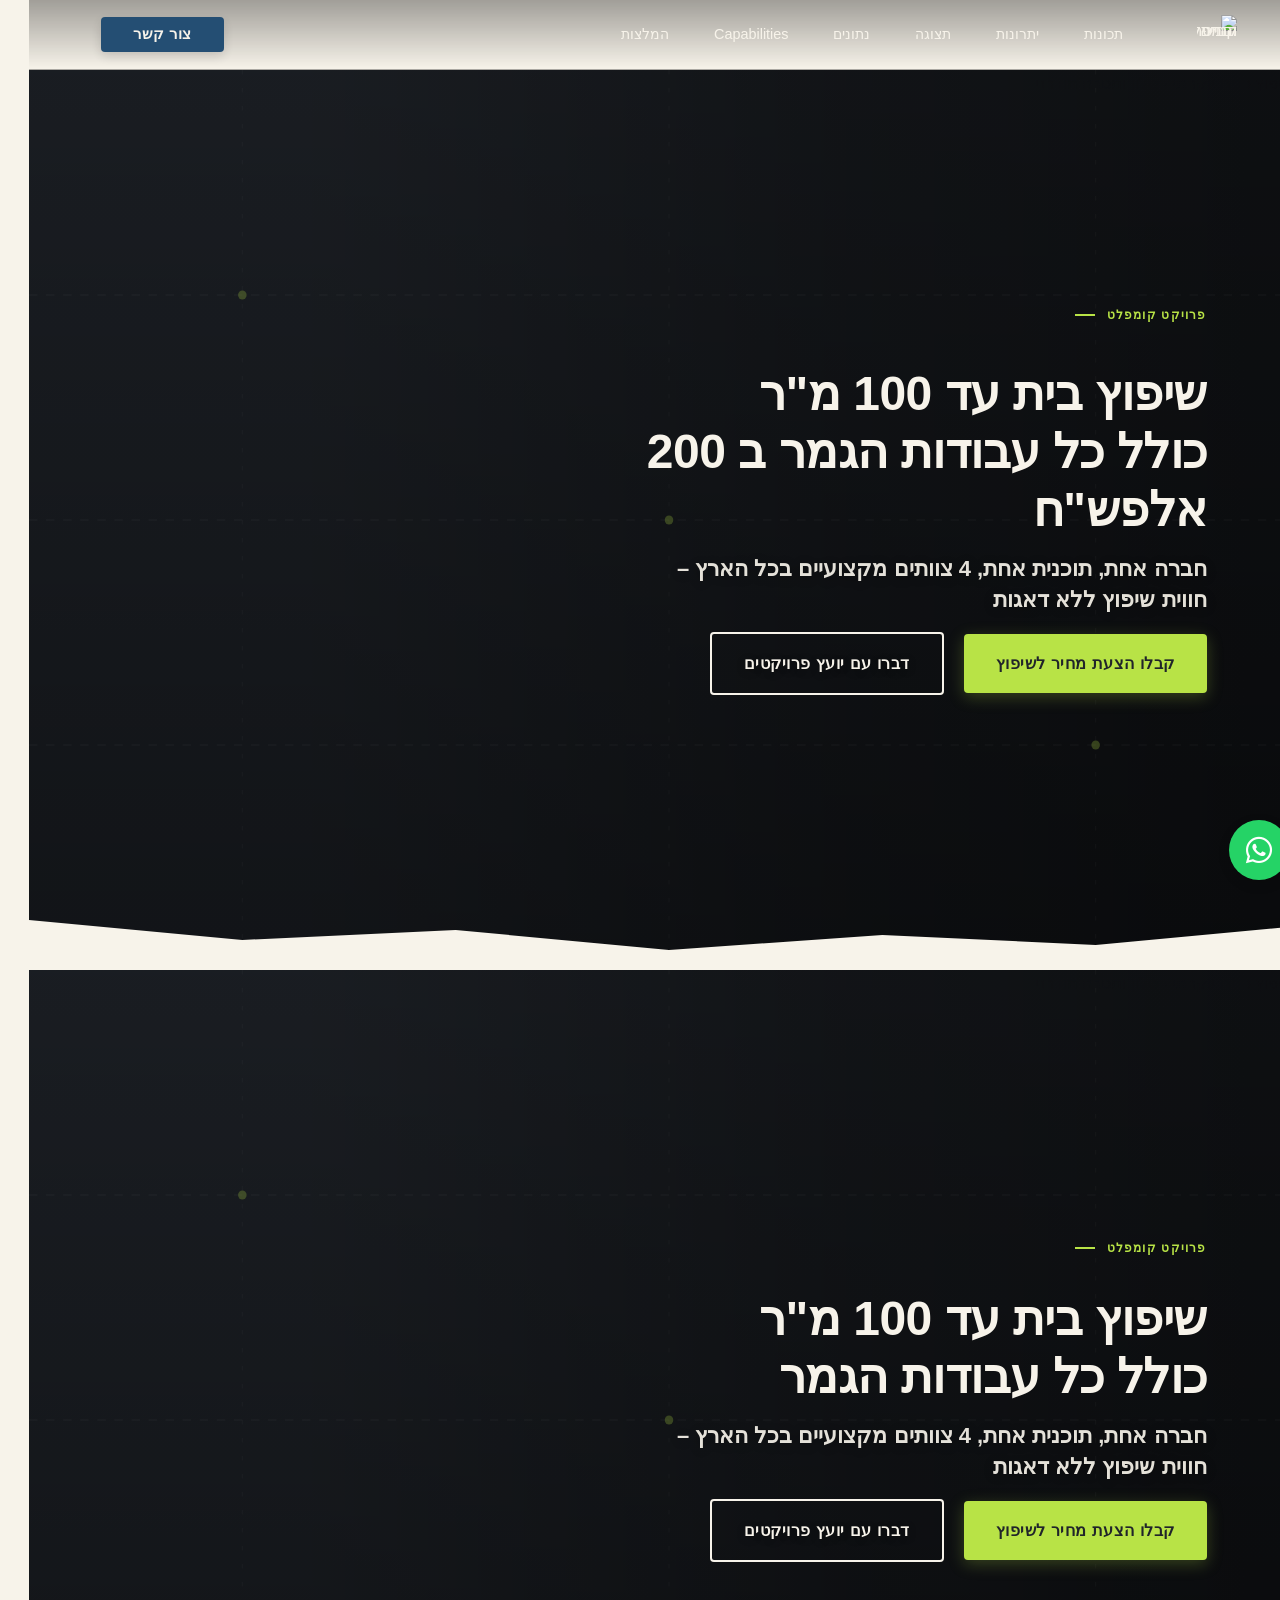
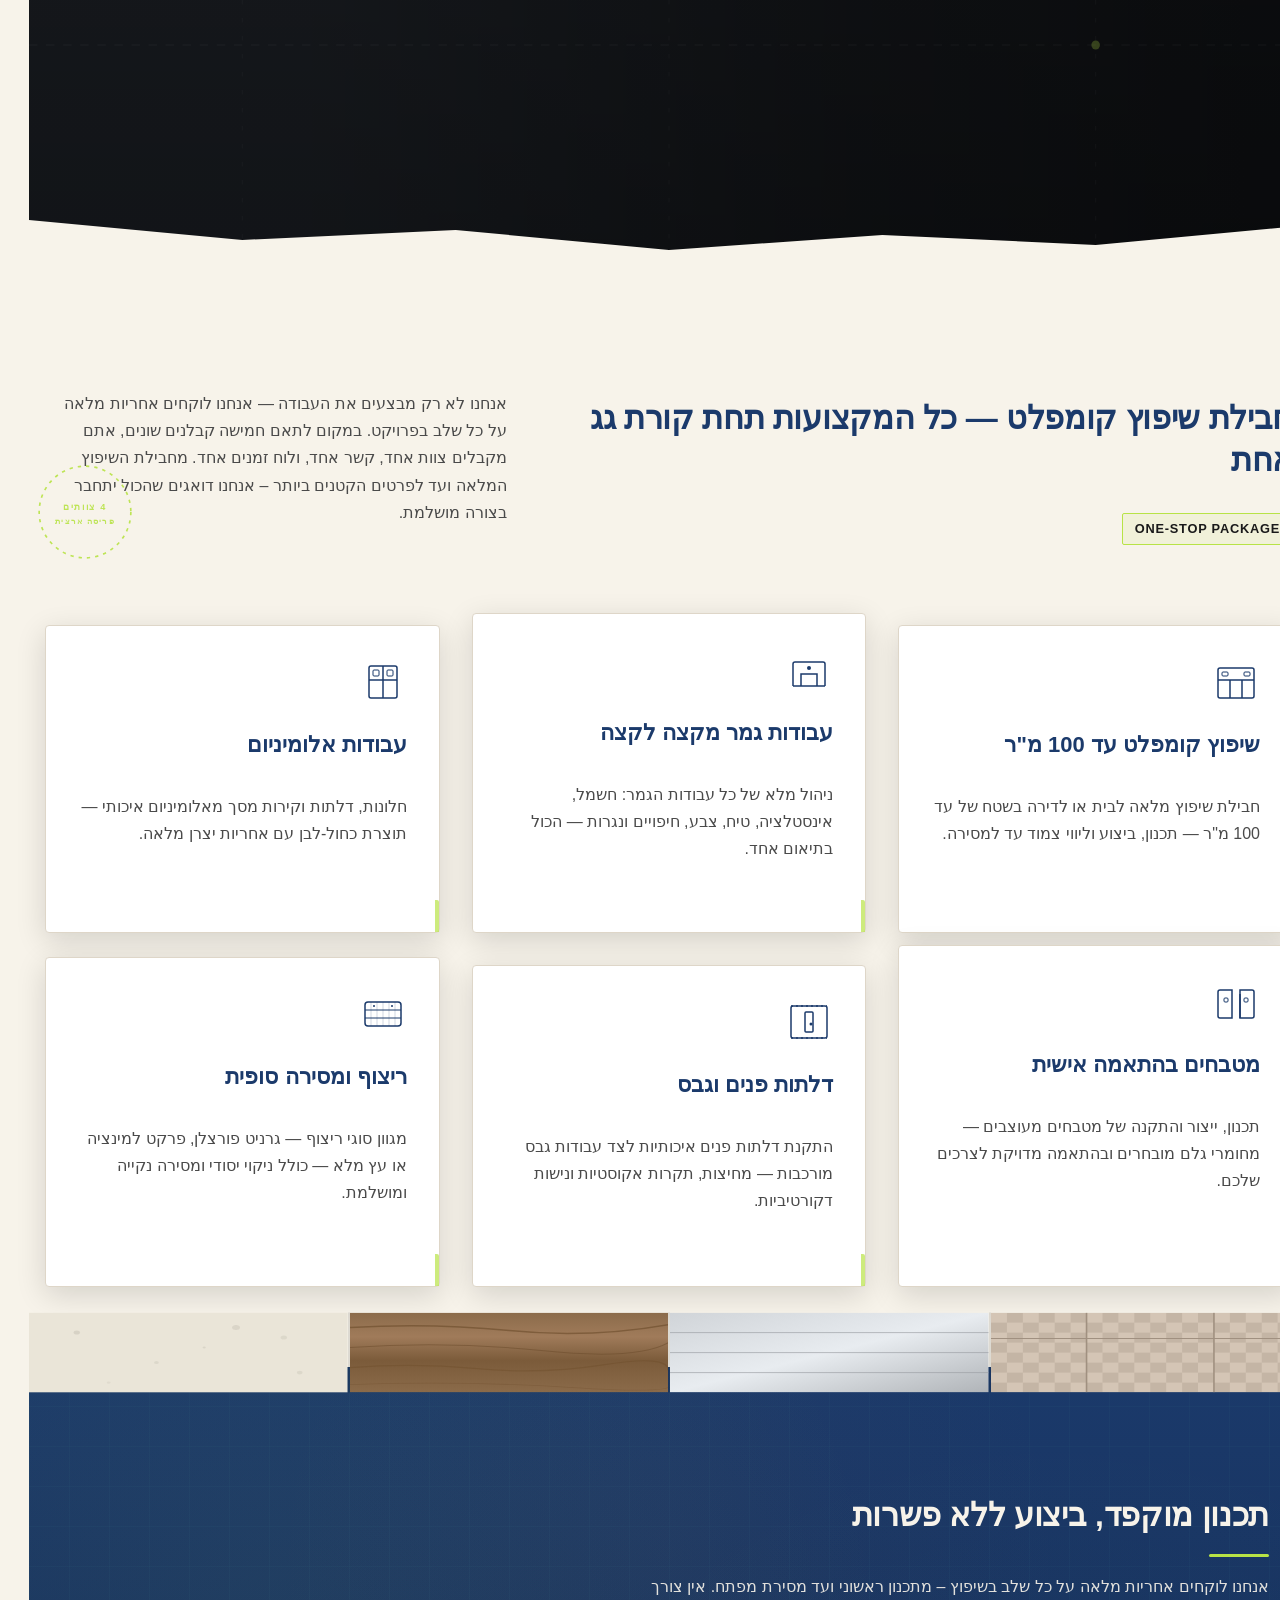
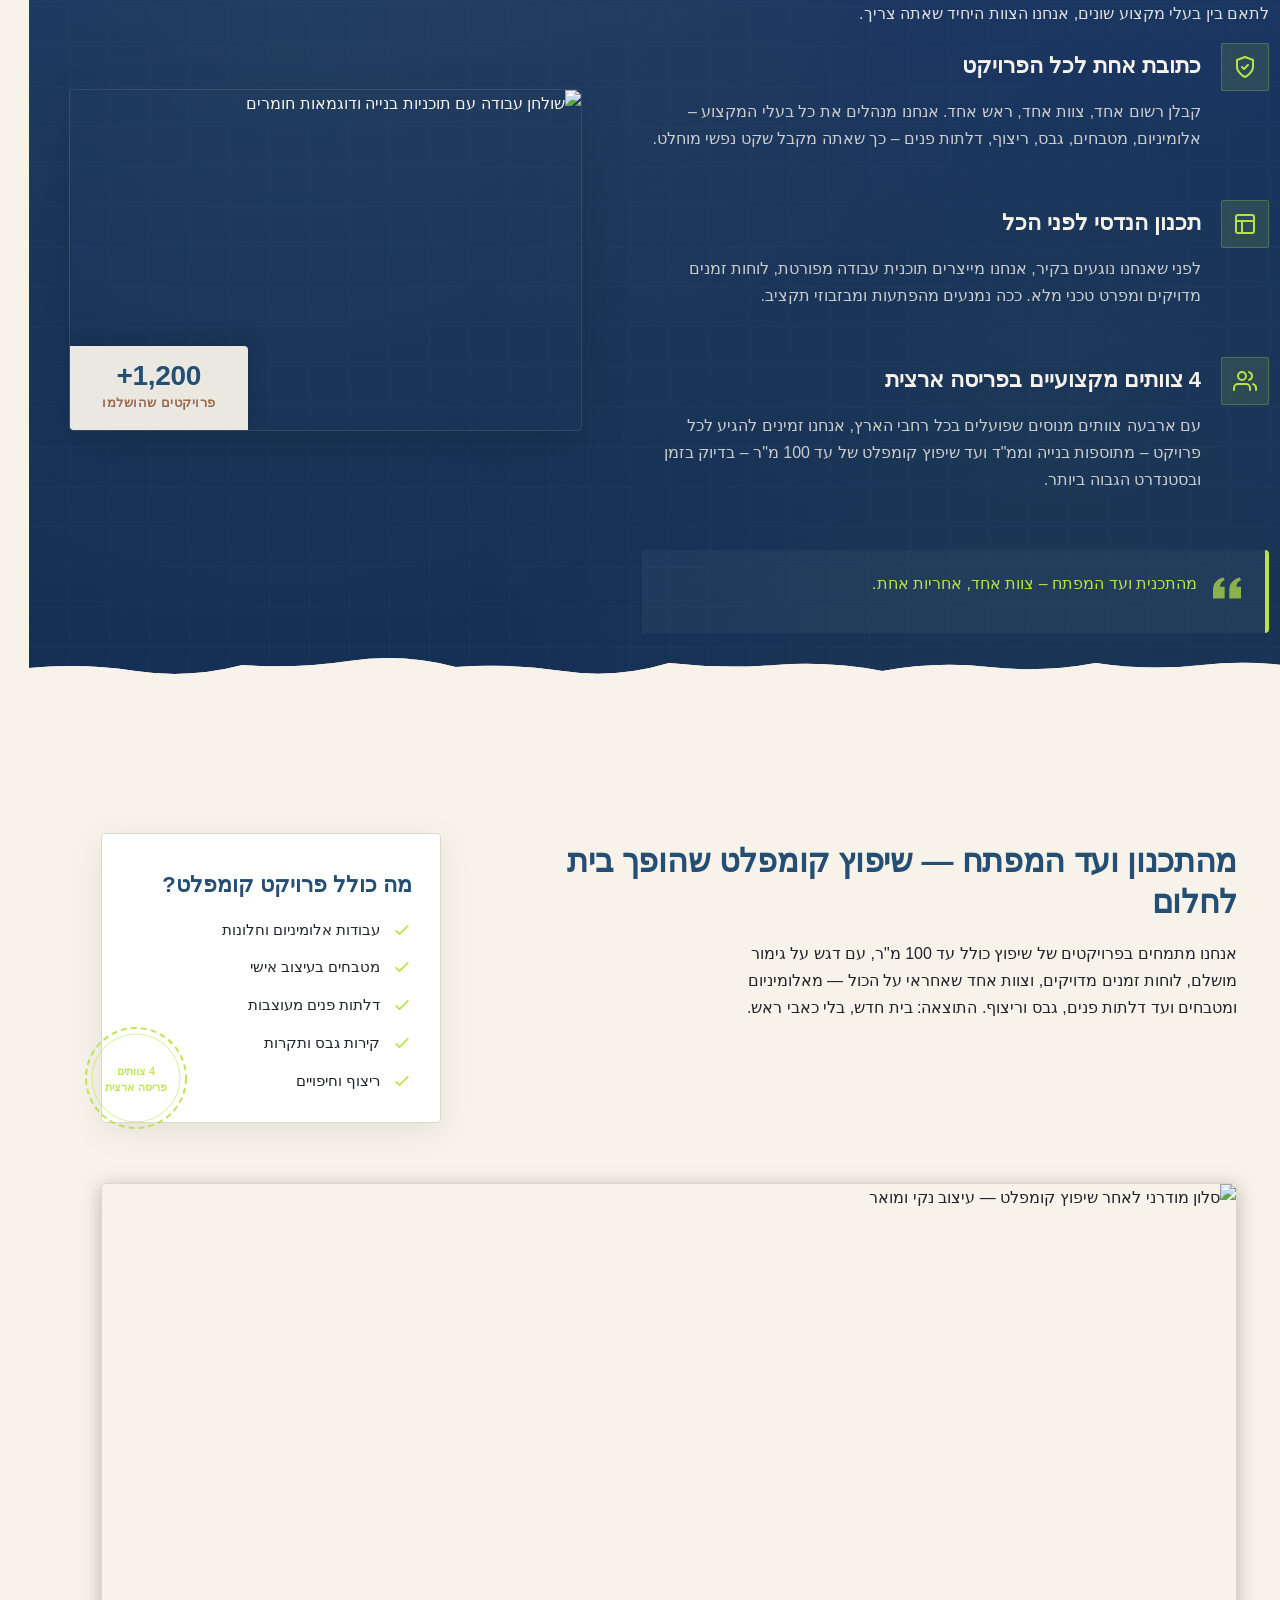
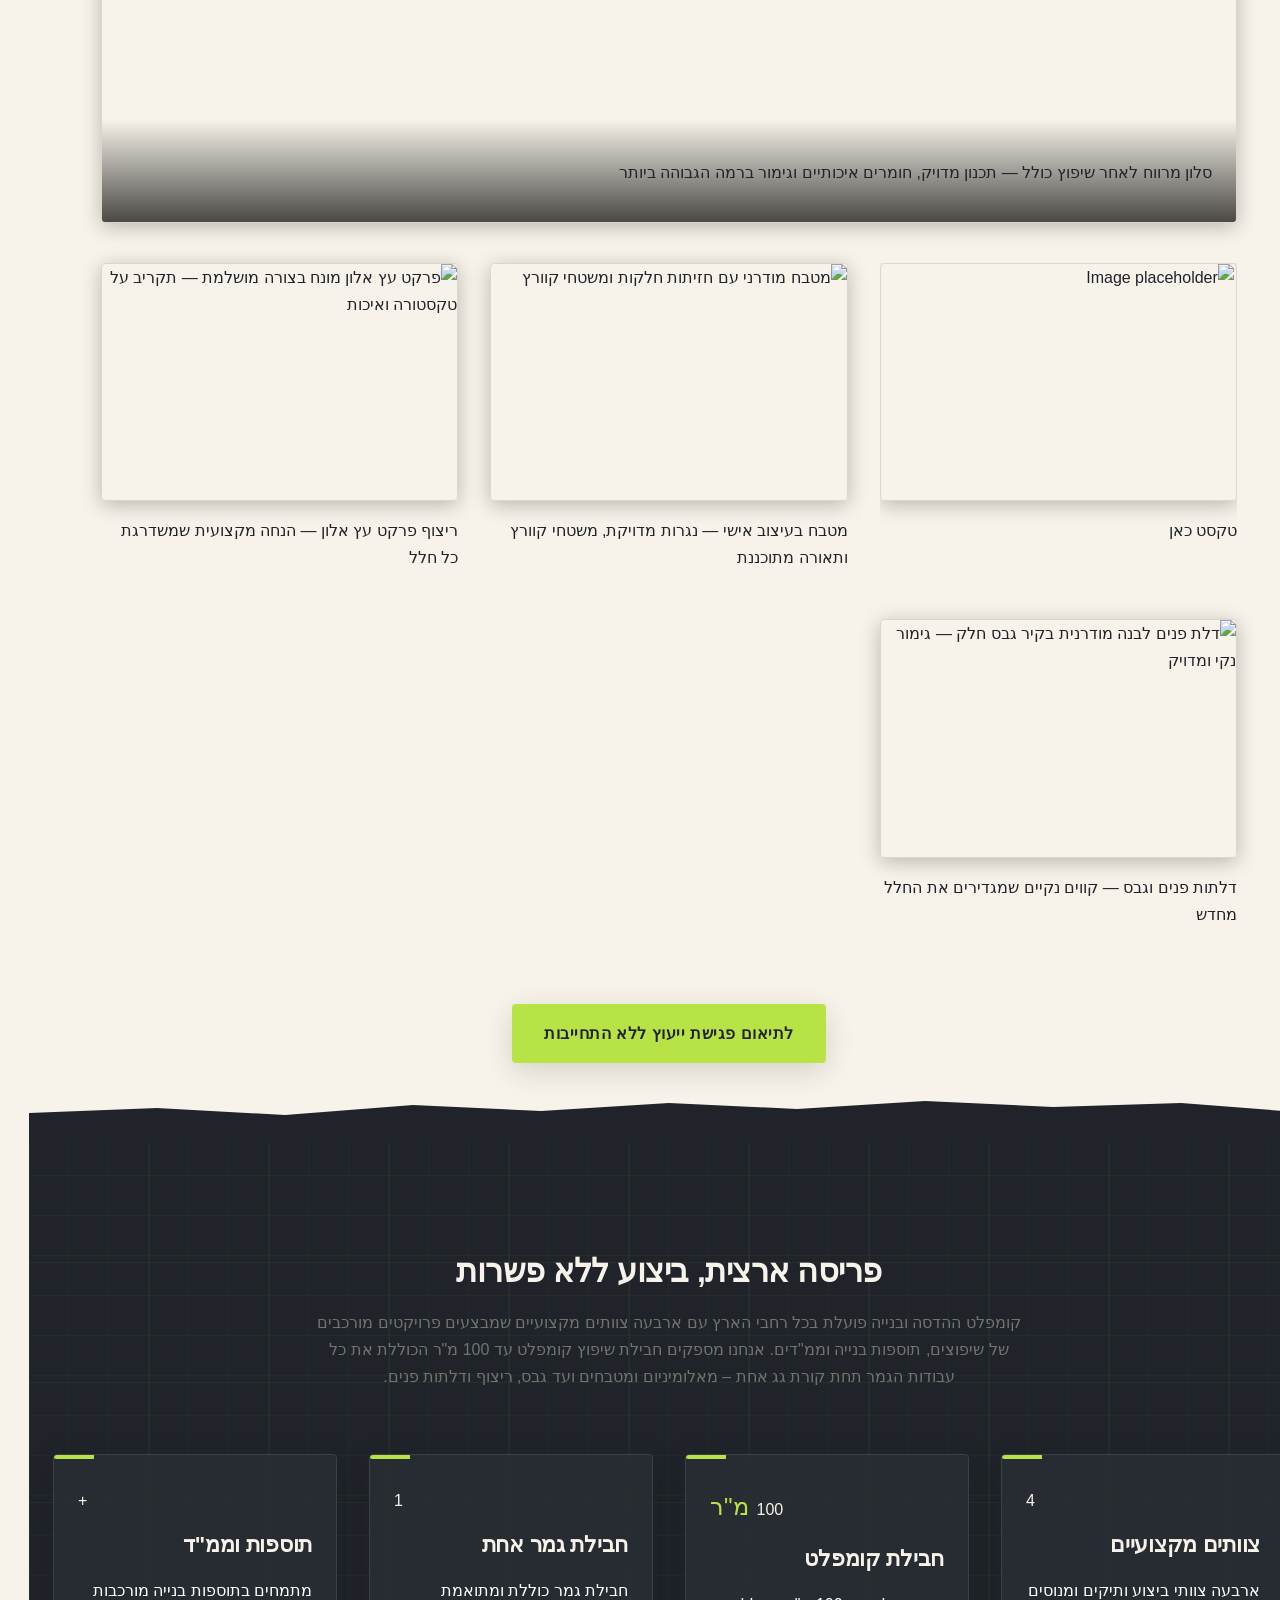
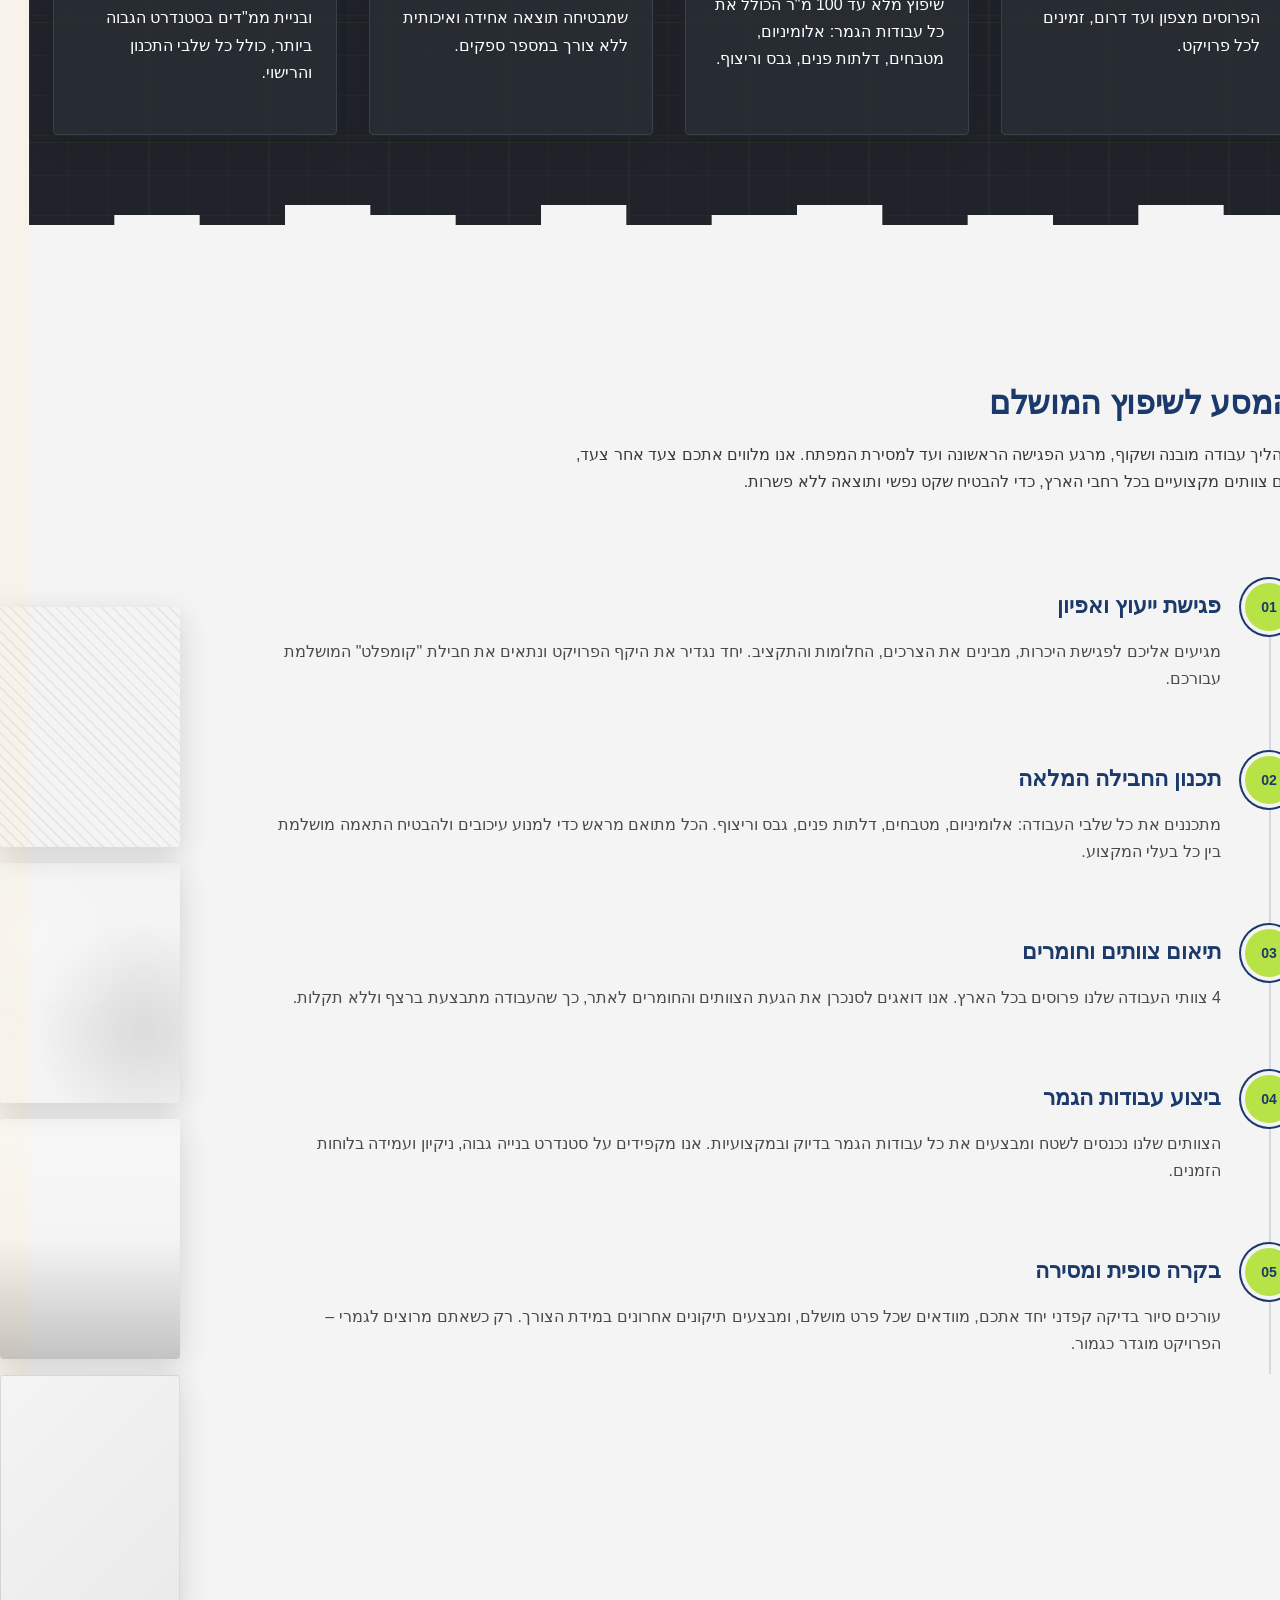
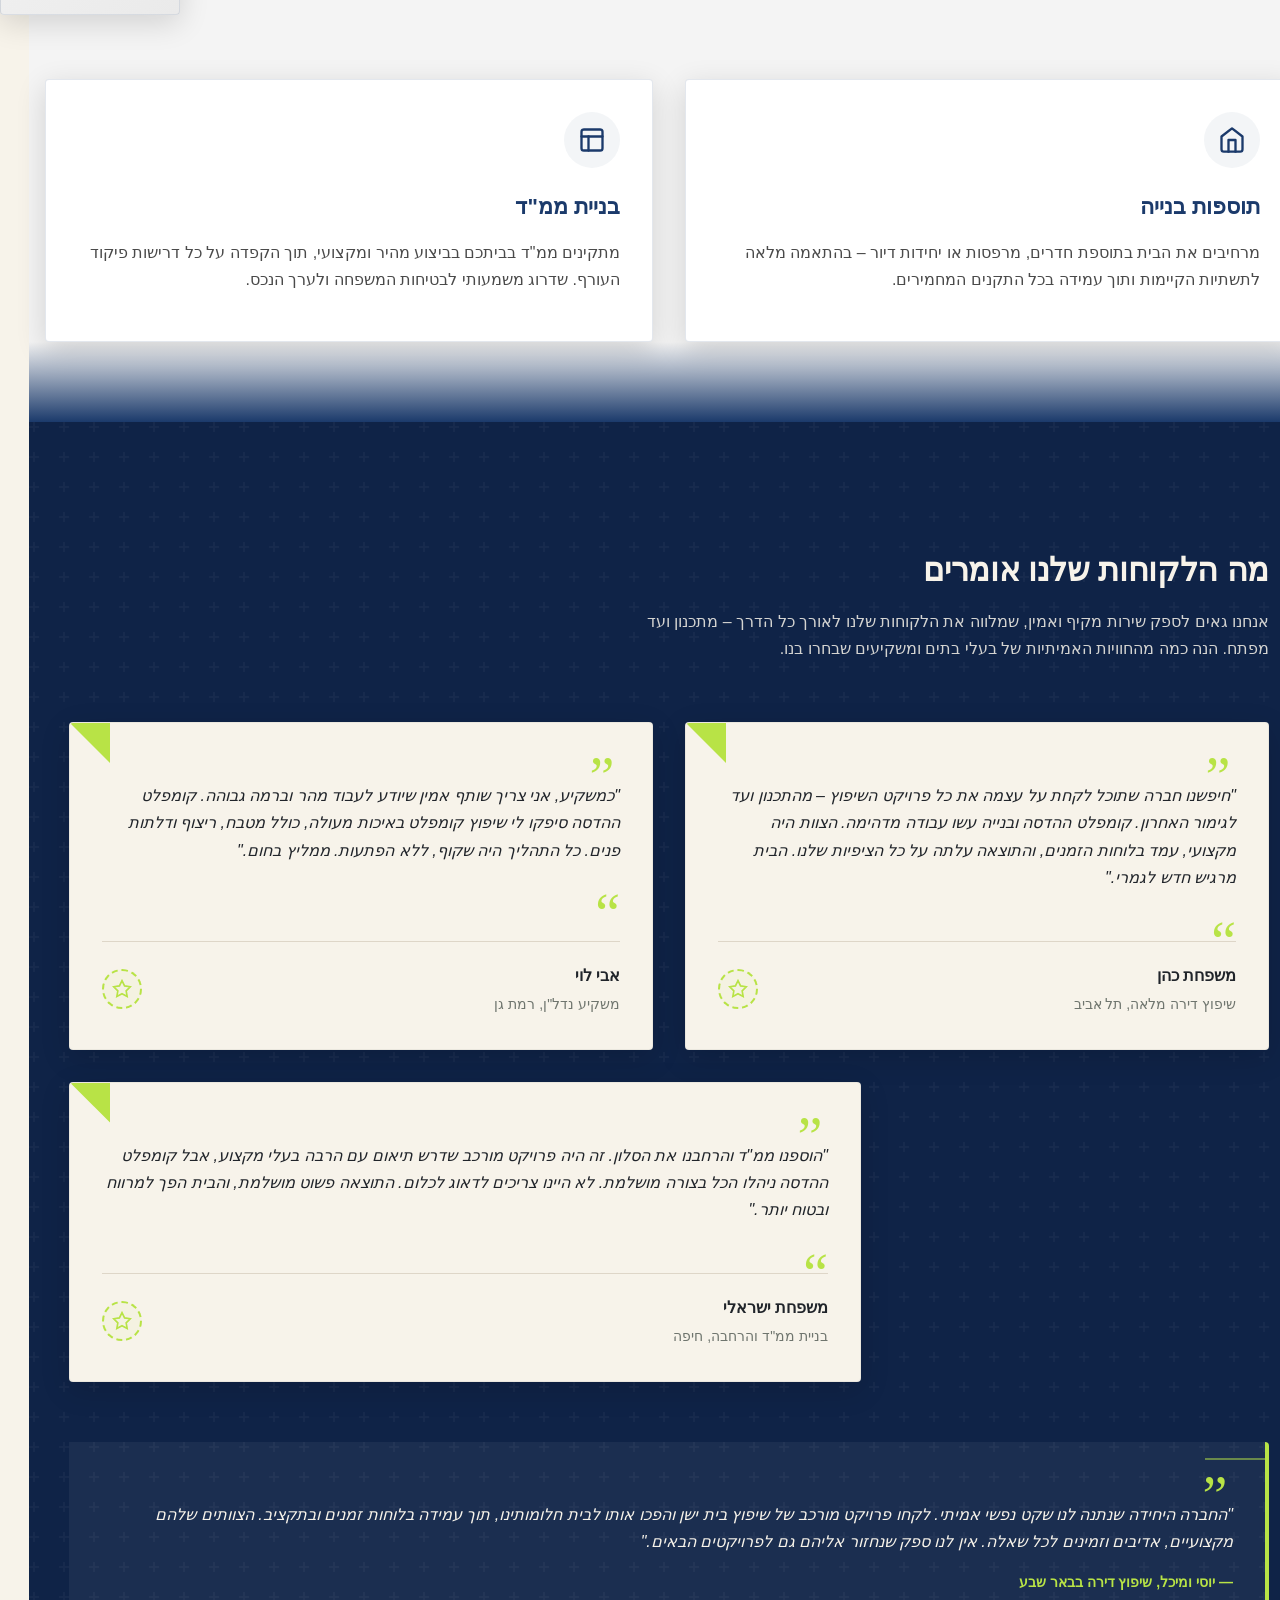
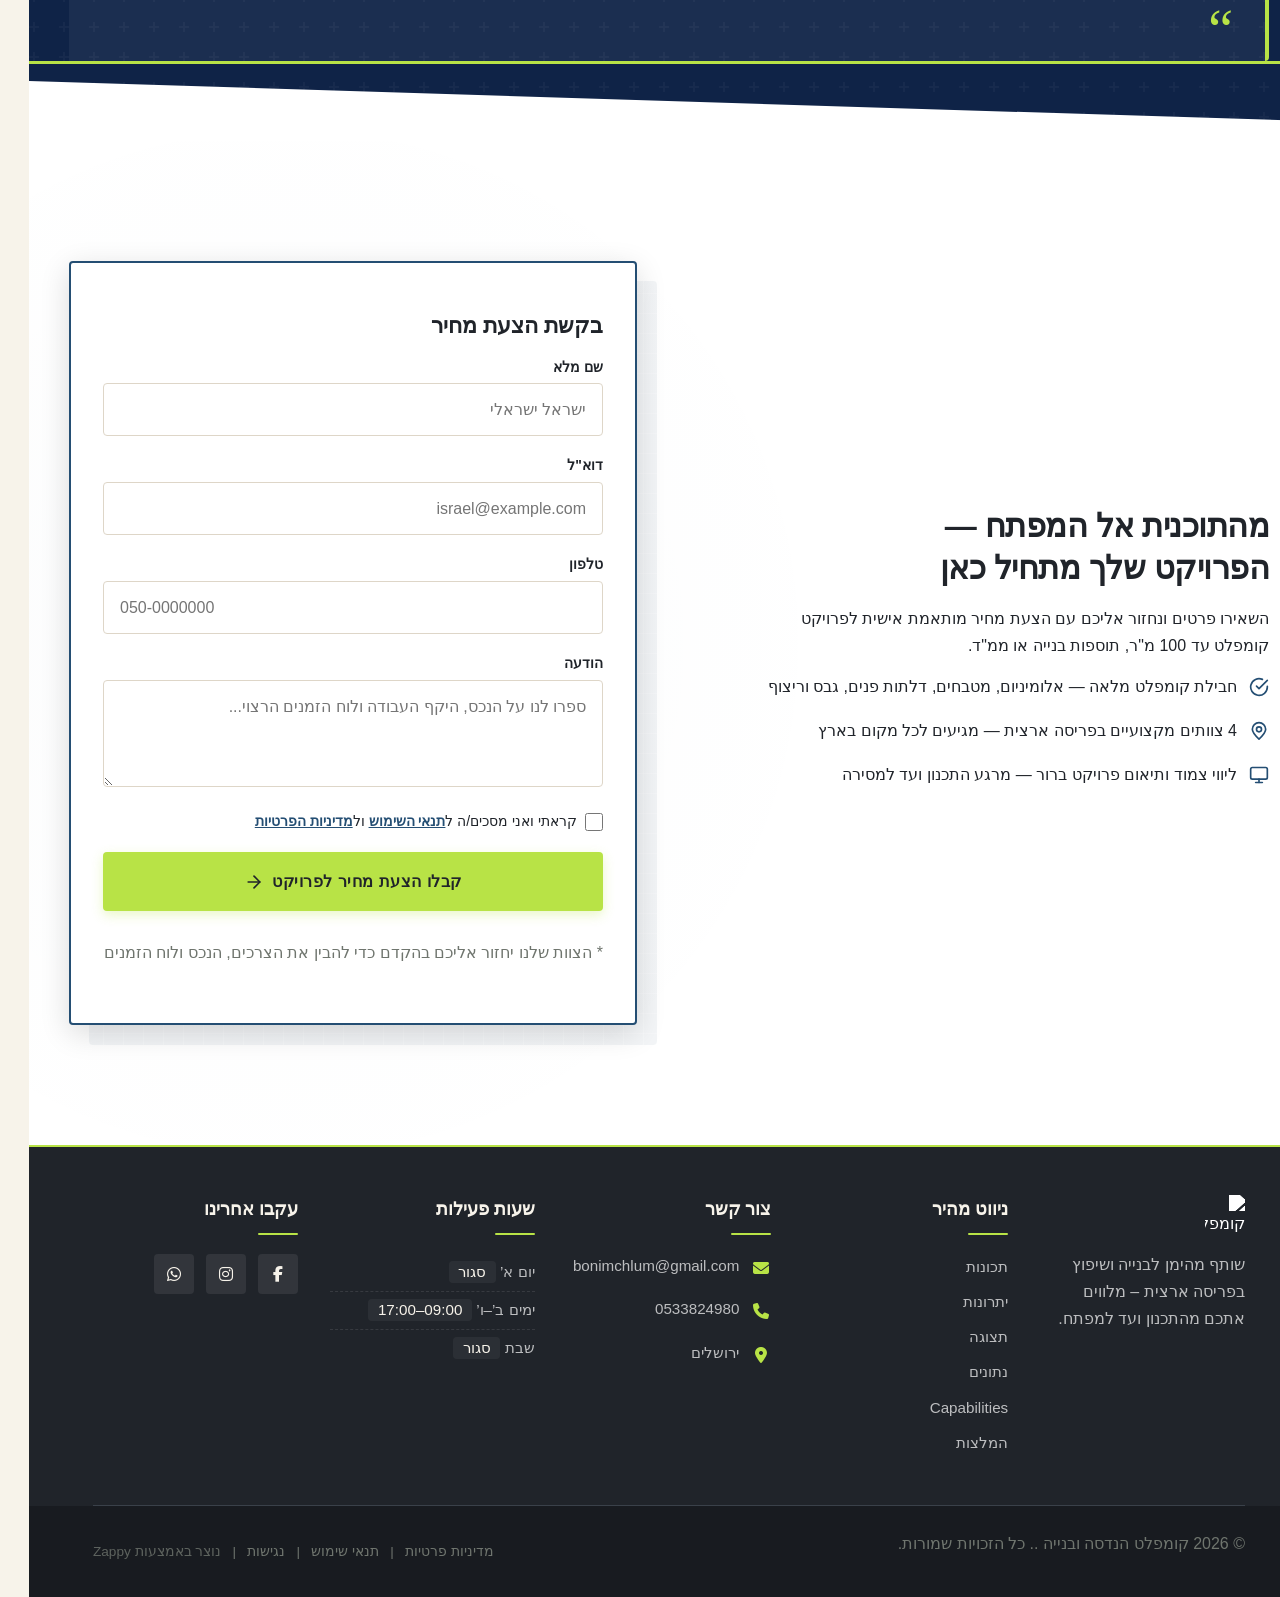
==== commit 887d83b2: "Incremental sync: 1 page(s) — update_text" ====
--- a/index.html
+++ b/index.html
@@ -840,7 +840,7 @@
     <section data-band-index="0" id="hero" class="index-hero-section" data-layout-spec="בית-hero" dir="rtl" data-hero-type="fullscreen-scrim">
   <!-- Background Image -->
   <div class="hero-bg-wrapper">
-    <img loading="eager" fetchpriority="high" data-hero-bg="true" data-placeholder="index-hero-image-1" data-context="A wide-angle shot of a newly renovated luxury apartment living room in Israel, featuring clean modern kitchen surfaces with a marble island, elegant aluminum window frames letting in soft warm sunlight, light oak herringbone parquet flooring, and subtle construction measurement marks drawn as thin white lines over the scene. The overall feeling is premium, confident, and transformative." width="1920" height="1080" src="/assets/site-index-hero-image-1.webp" alt="שיפוץ פנים יוקרתי - סלון ומטבח מודרני" decoding="async">
+    <img loading="eager" fetchpriority="high" data-hero-bg="true" data-placeholder="index-hero-image-1" data-context="A wide-angle shot of a newly renovated luxury apartment living room in Israel, featuring clean modern kitchen surfaces with a marble island, elegant aluminum window frames letting in soft warm sunlight, light oak herringbone parquet flooring, and subtle construction measurement marks drawn as thin white lines over the scene. The overall feeling is premium, confident, and transformative." width="1920" height="1080" src="/assets/site-index-hero-image-1.webp" alt="שיפוץ פנים יוקרתי - סלון ומטבח מודרני" data-hero-background="true" data-element-type="image" data-element-id="img-1783675501429-tf8y4qge8" decoding="async">
   </div>
 
   <!-- Scrim Overlay -->
@@ -865,18 +865,18 @@
   <div class="hero-overlay-group">
     <div class="hero-content-container">
       <!-- Eyebrow Label -->
-      <span class="hero-eyebrow">פרויקט קומפלט</span>
-      
-      <!-- Main Headline -->
-      <h1 class="hero-headline">שיפוץ בית עד 100 מ"ר<br>כולל כל עבודות הגמר</h1>
+      <p><span class="hero-eyebrow">פרויקט קומפלט</span>
+      
+      
+      </p><!-- Main Headline --><h1 class="hero-headline" style="">שיפוץ בית עד 100 מ"ר<br>כולל כל עבודות הגמר ב 200 אלפש"ח</h1>
       
       <!-- Supporting Subtitle -->
       <h3 class="hero-subtitle">חברה אחת, תוכנית אחת, 4 צוותים מקצועיים בכל הארץ – חווית שיפוץ ללא דאגות</h3>
       
       <!-- CTA Buttons -->
       <div class="hero-cta-group">
-        <a href="#contact" class="btn-primary-accent">קבלו הצעת מחיר לשיפוץ</a>
-        <a href="#contact" class="btn-secondary-outline">דברו עם יועץ פרויקטים</a>
+        <a href="#contact" class="btn-primary-accent" data-element-type="button" data-element-id="btn-1783675501421-0bn3gdka3" data-native-element="true">קבלו הצעת מחיר לשיפוץ</a>
+        <a href="#contact" class="btn-secondary-outline" data-element-type="button" data-element-id="btn-1783675501421-hy6jnnv8z" data-native-element="true">דברו עם יועץ פרויקטים</a>
       </div>
     </div>
   </div>
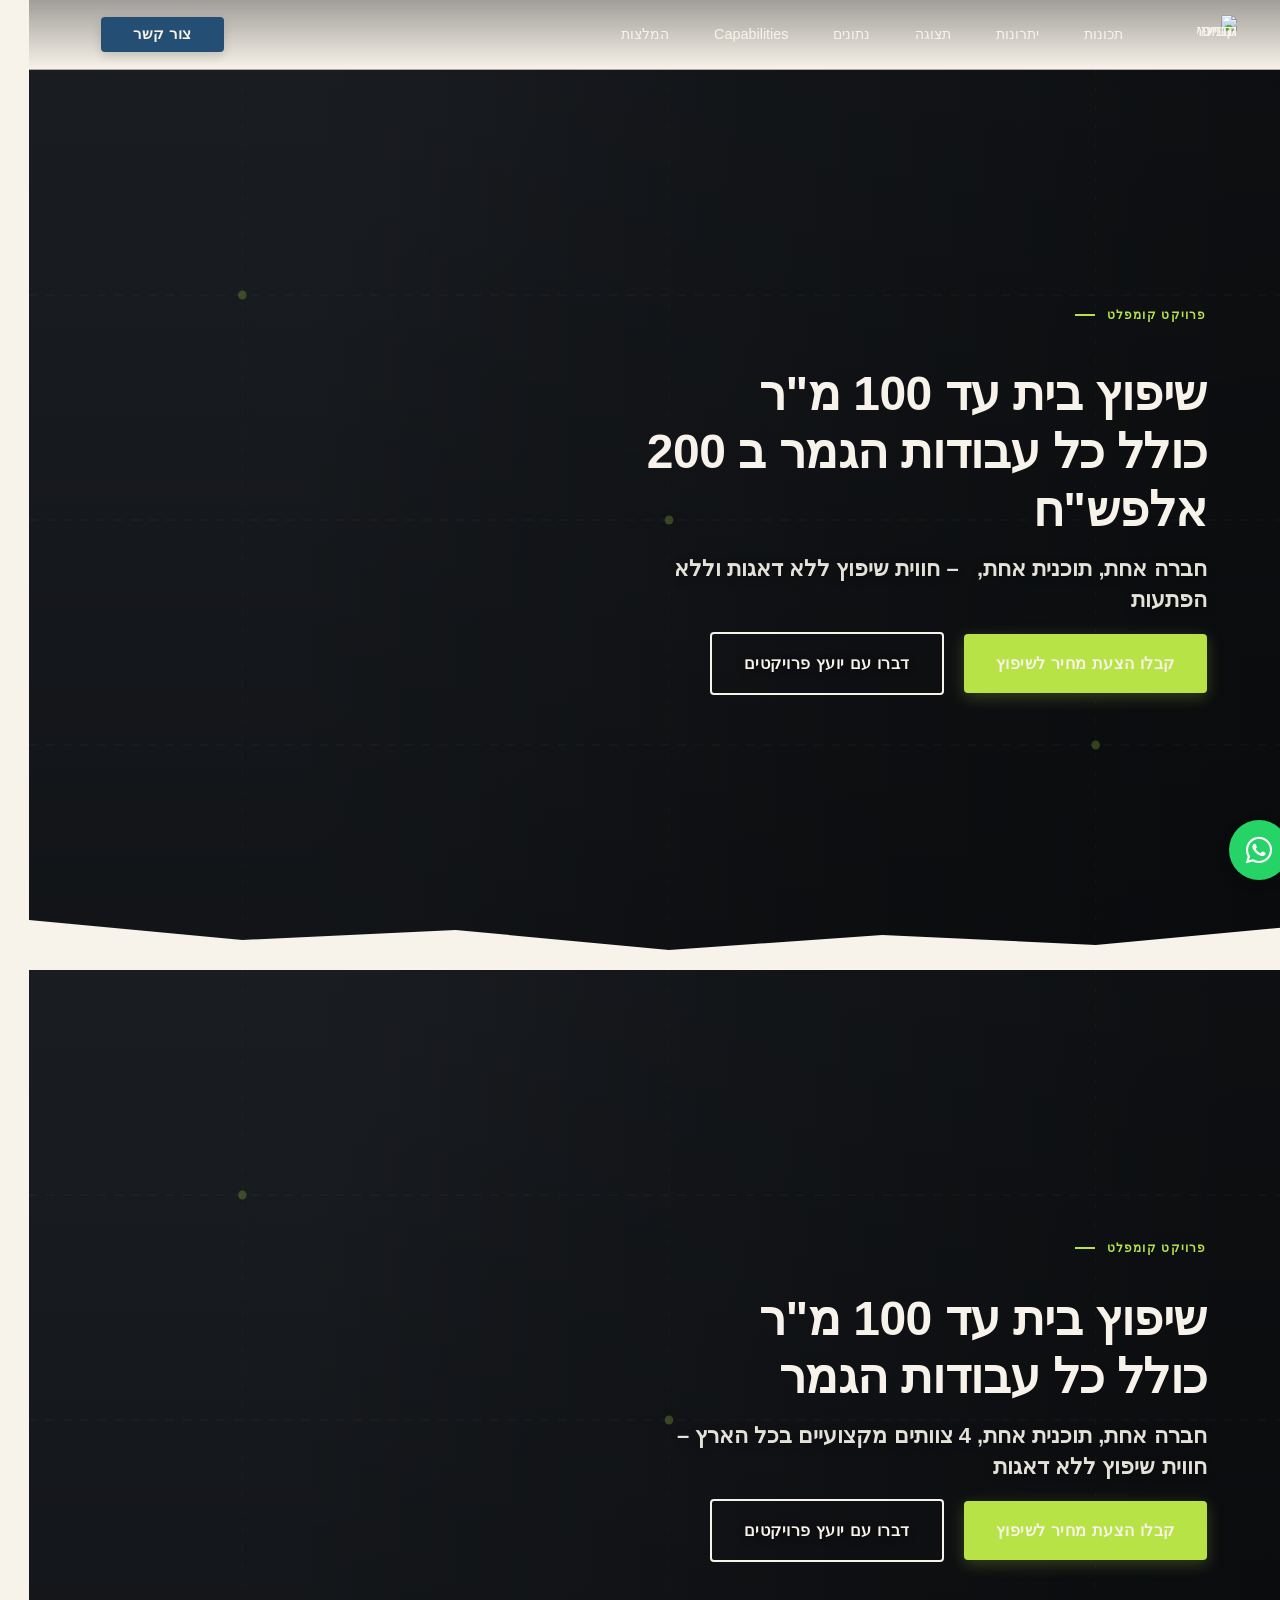
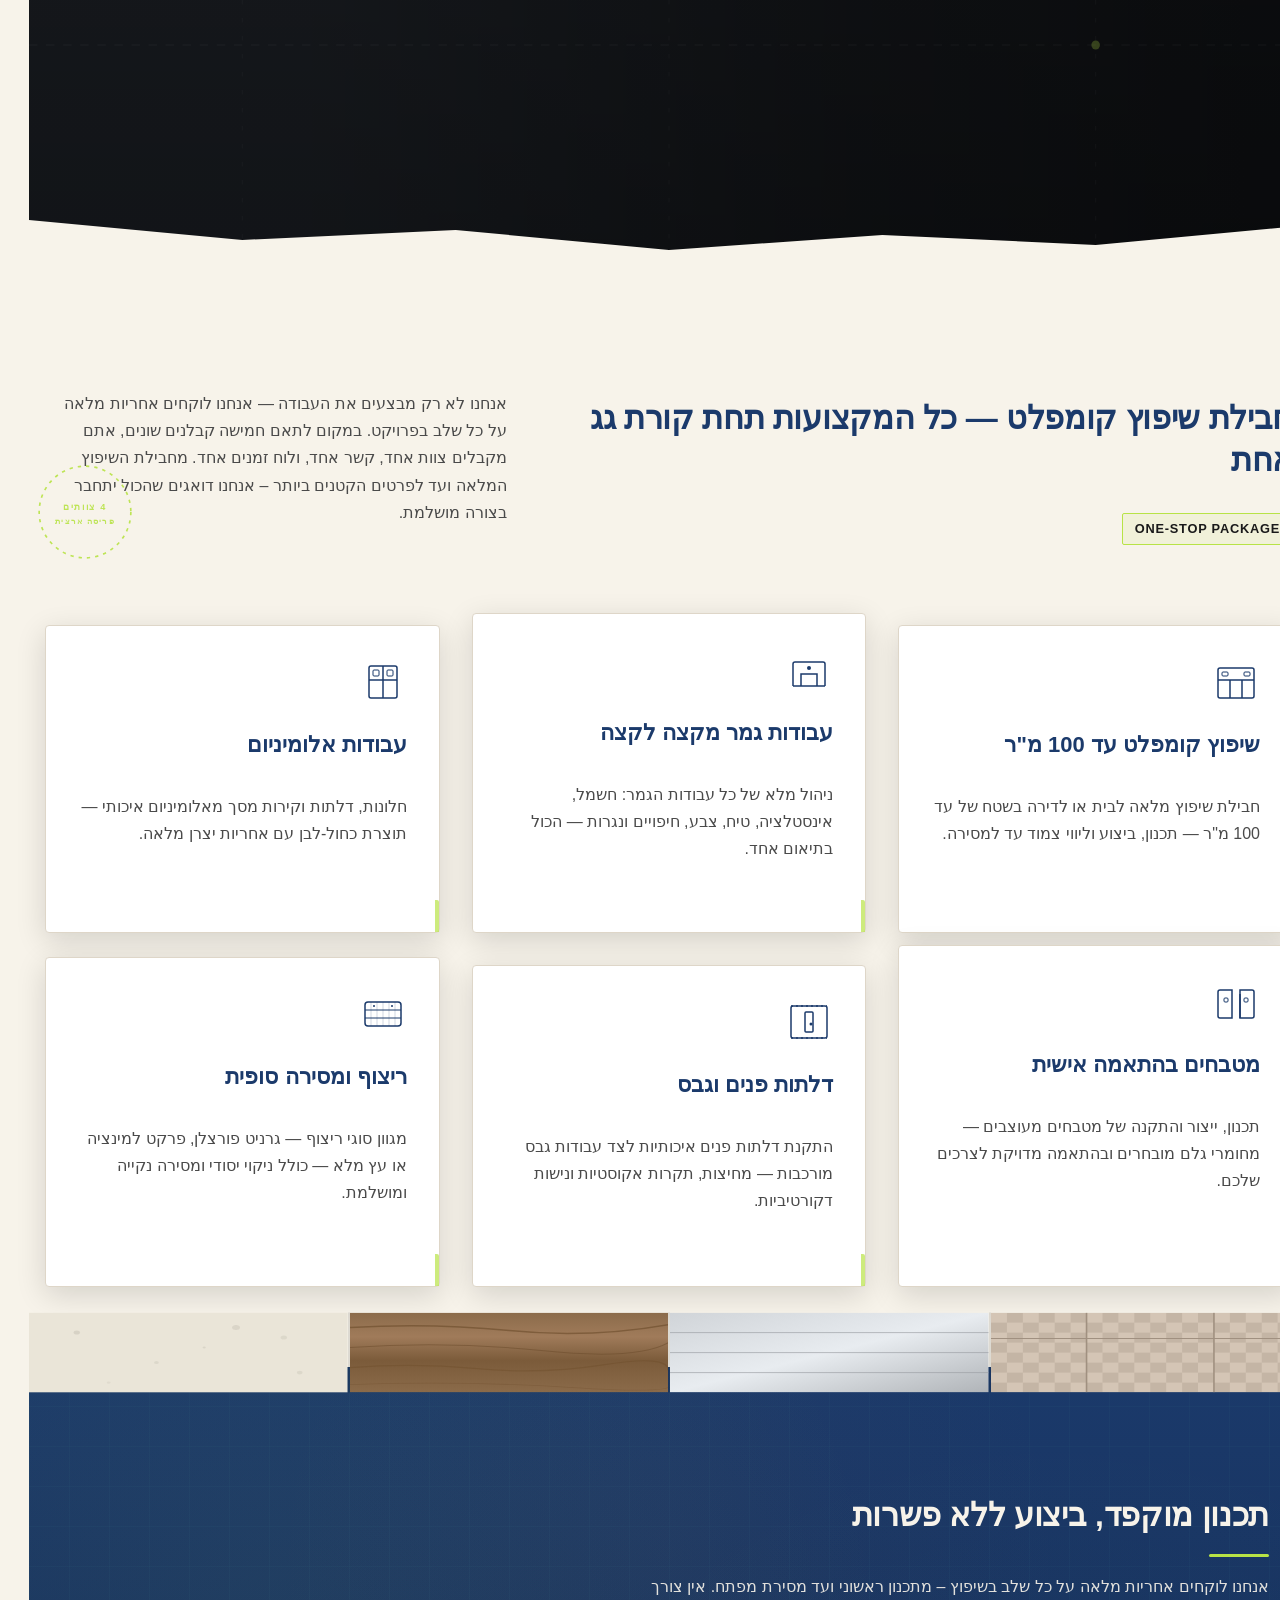
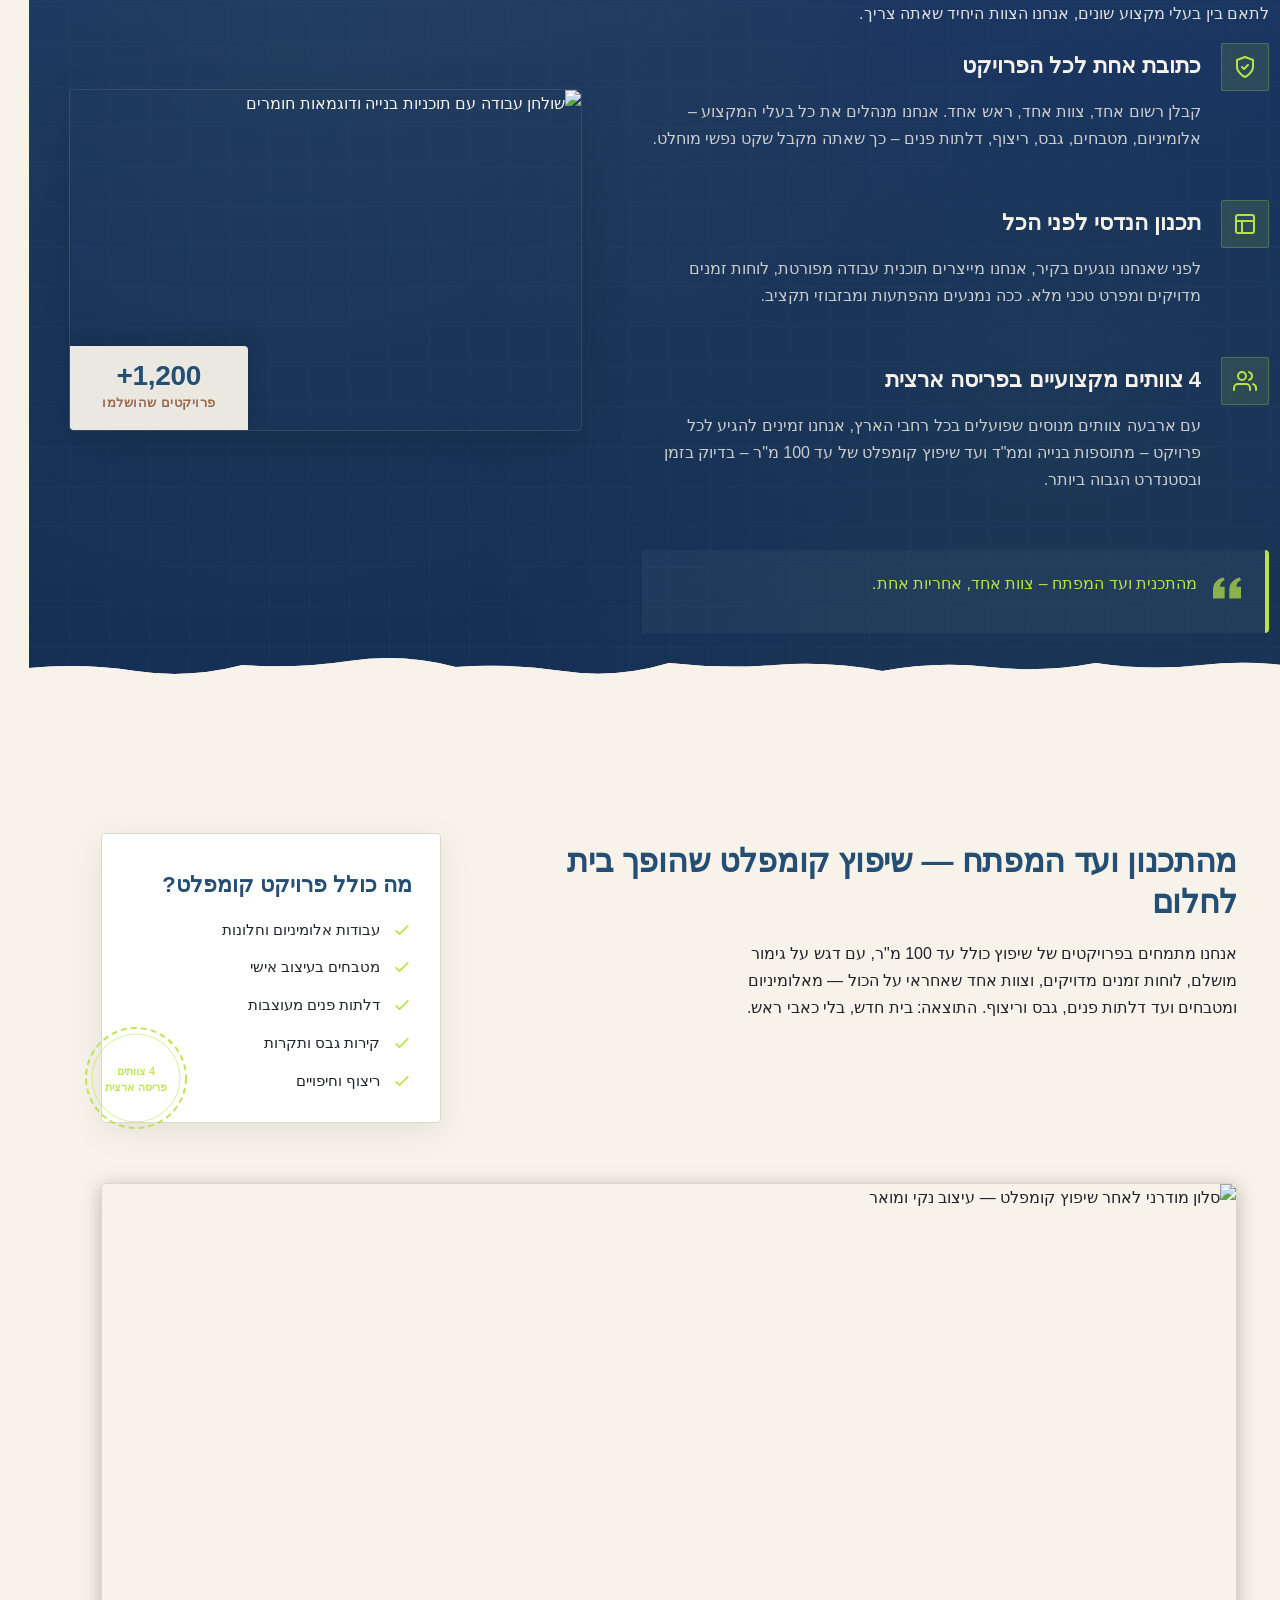
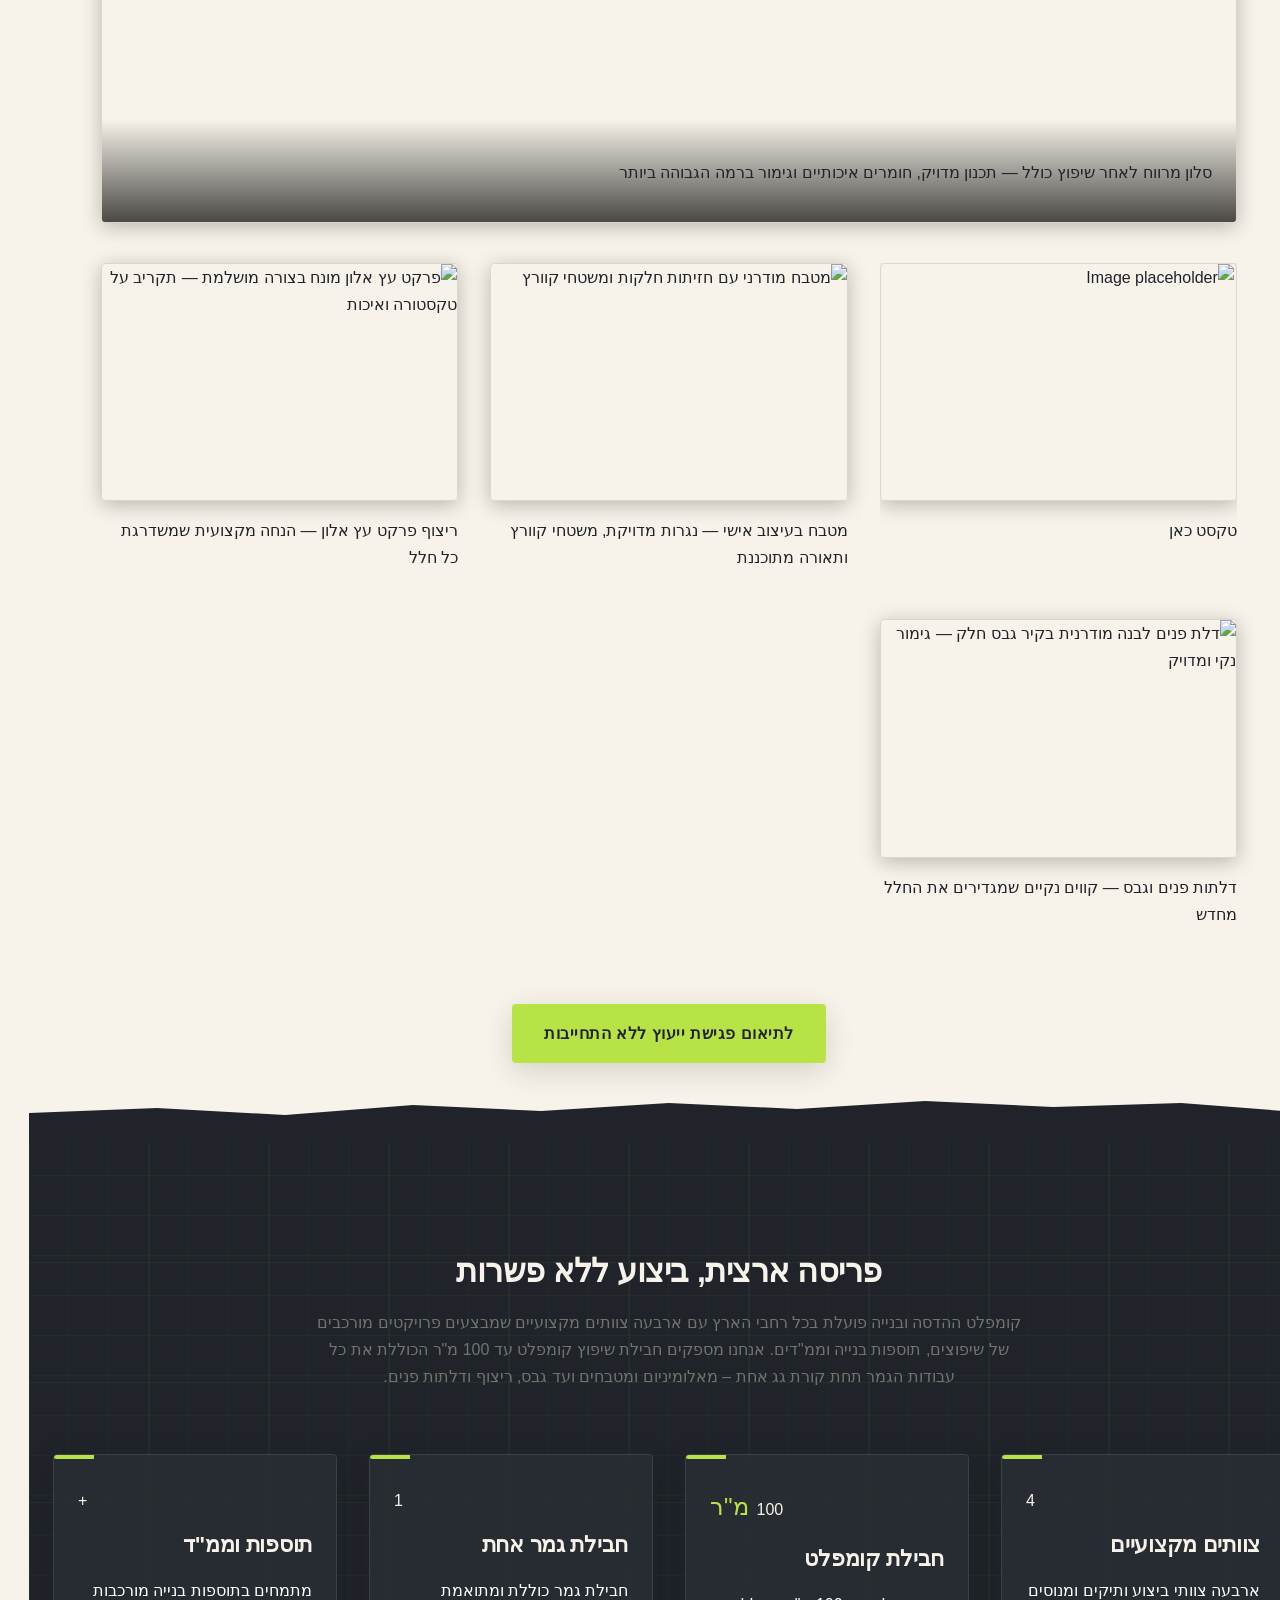
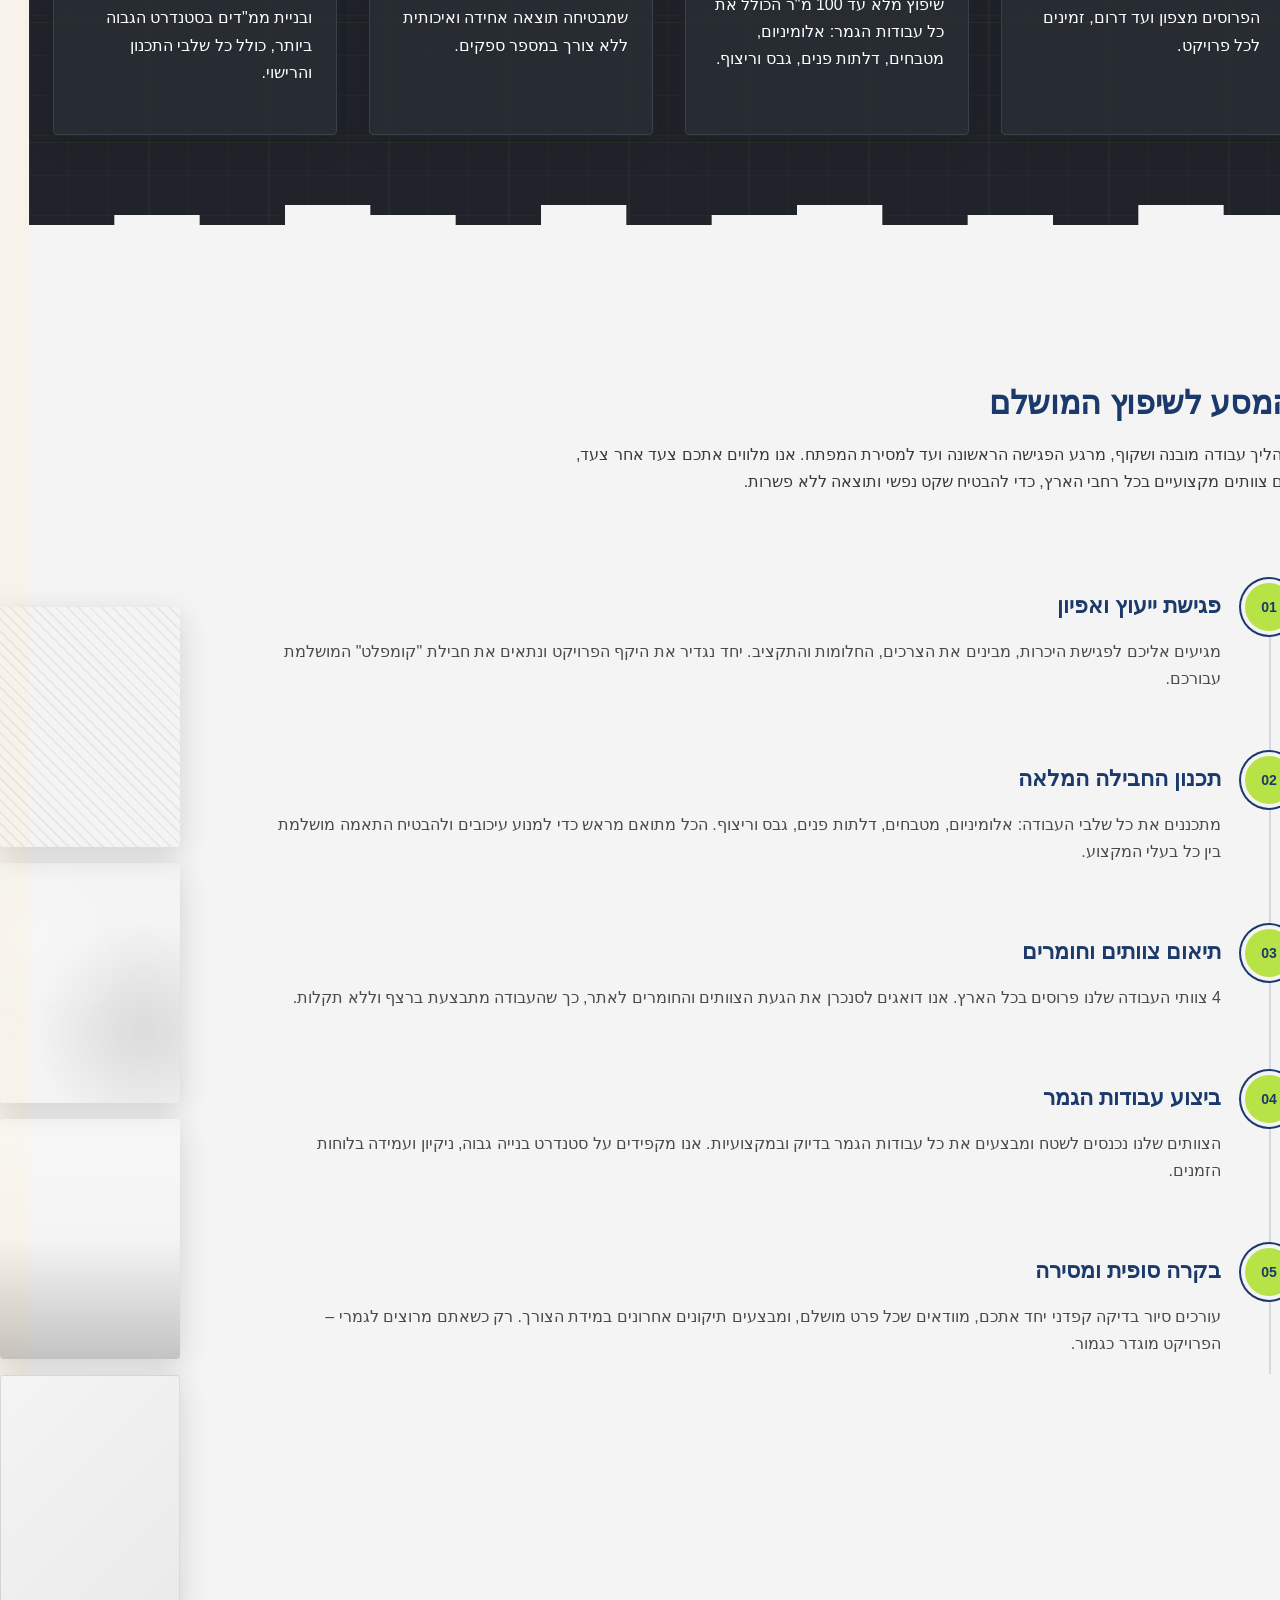
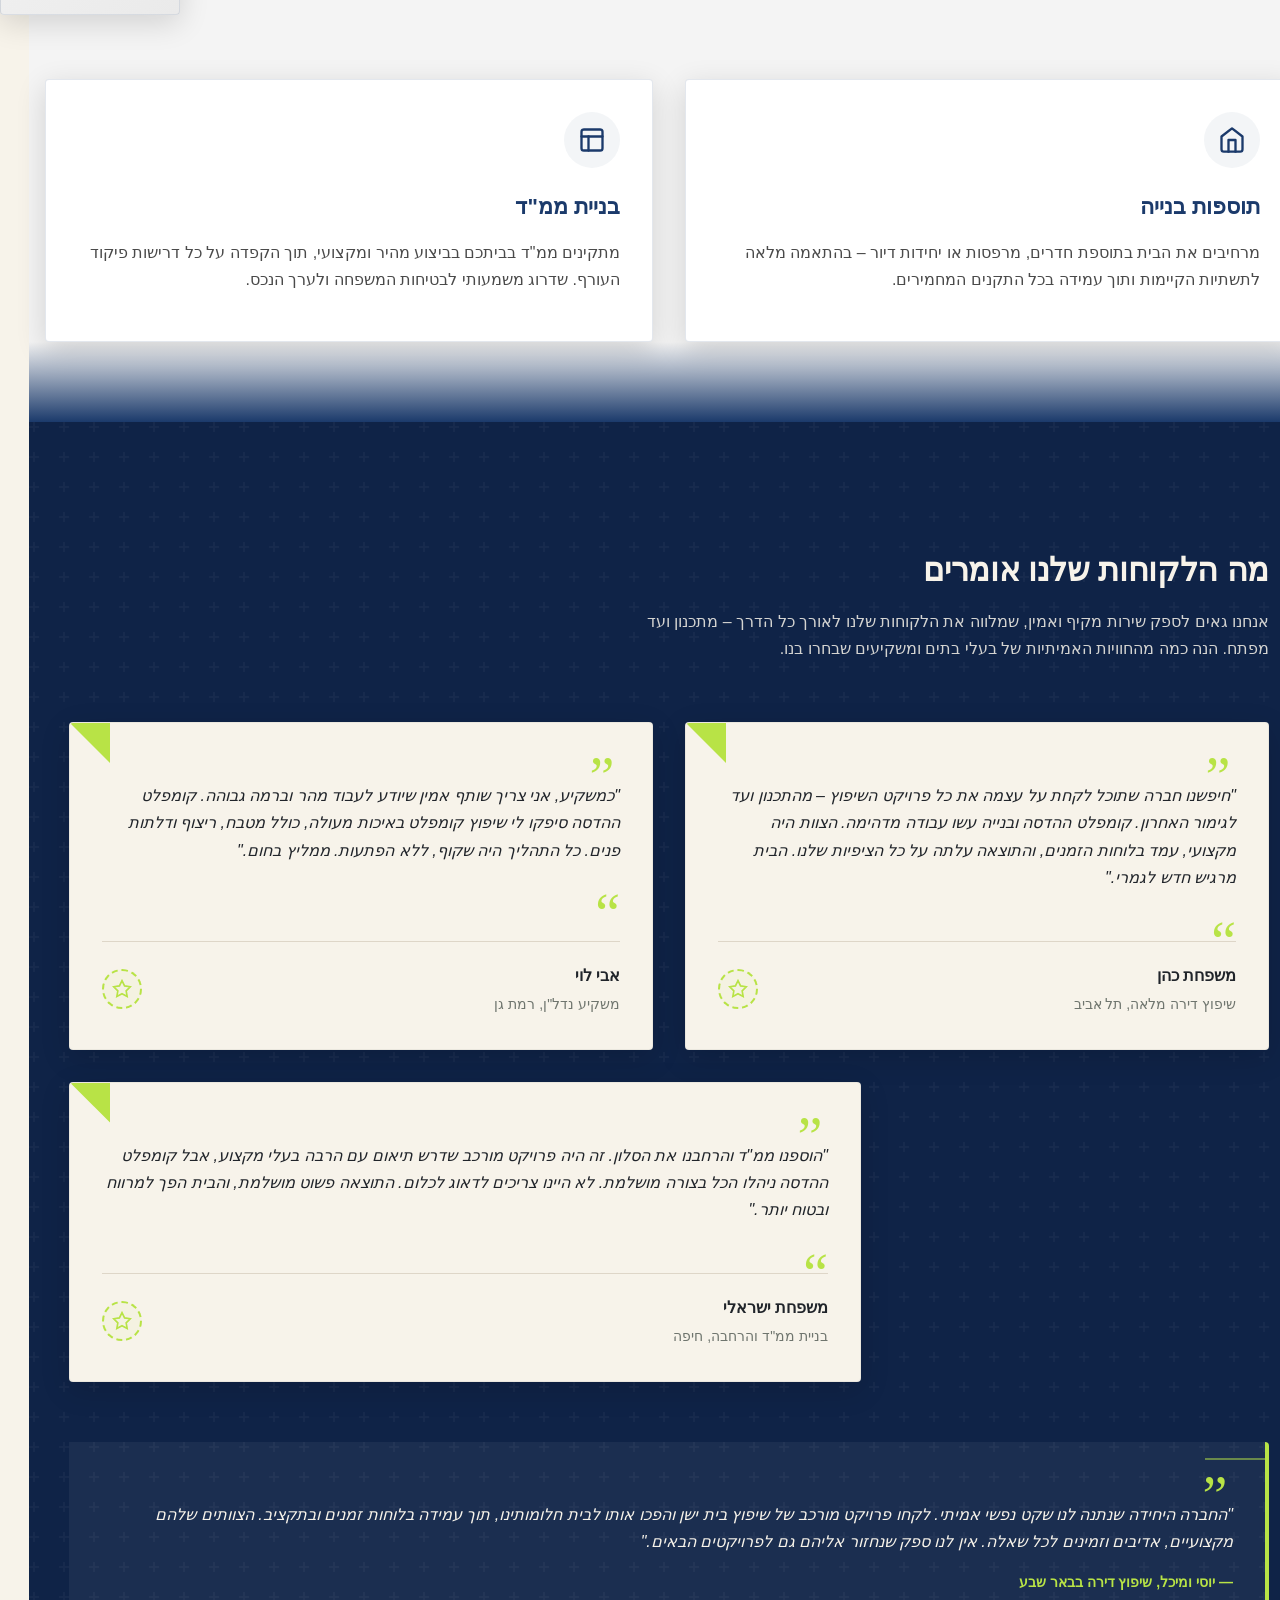
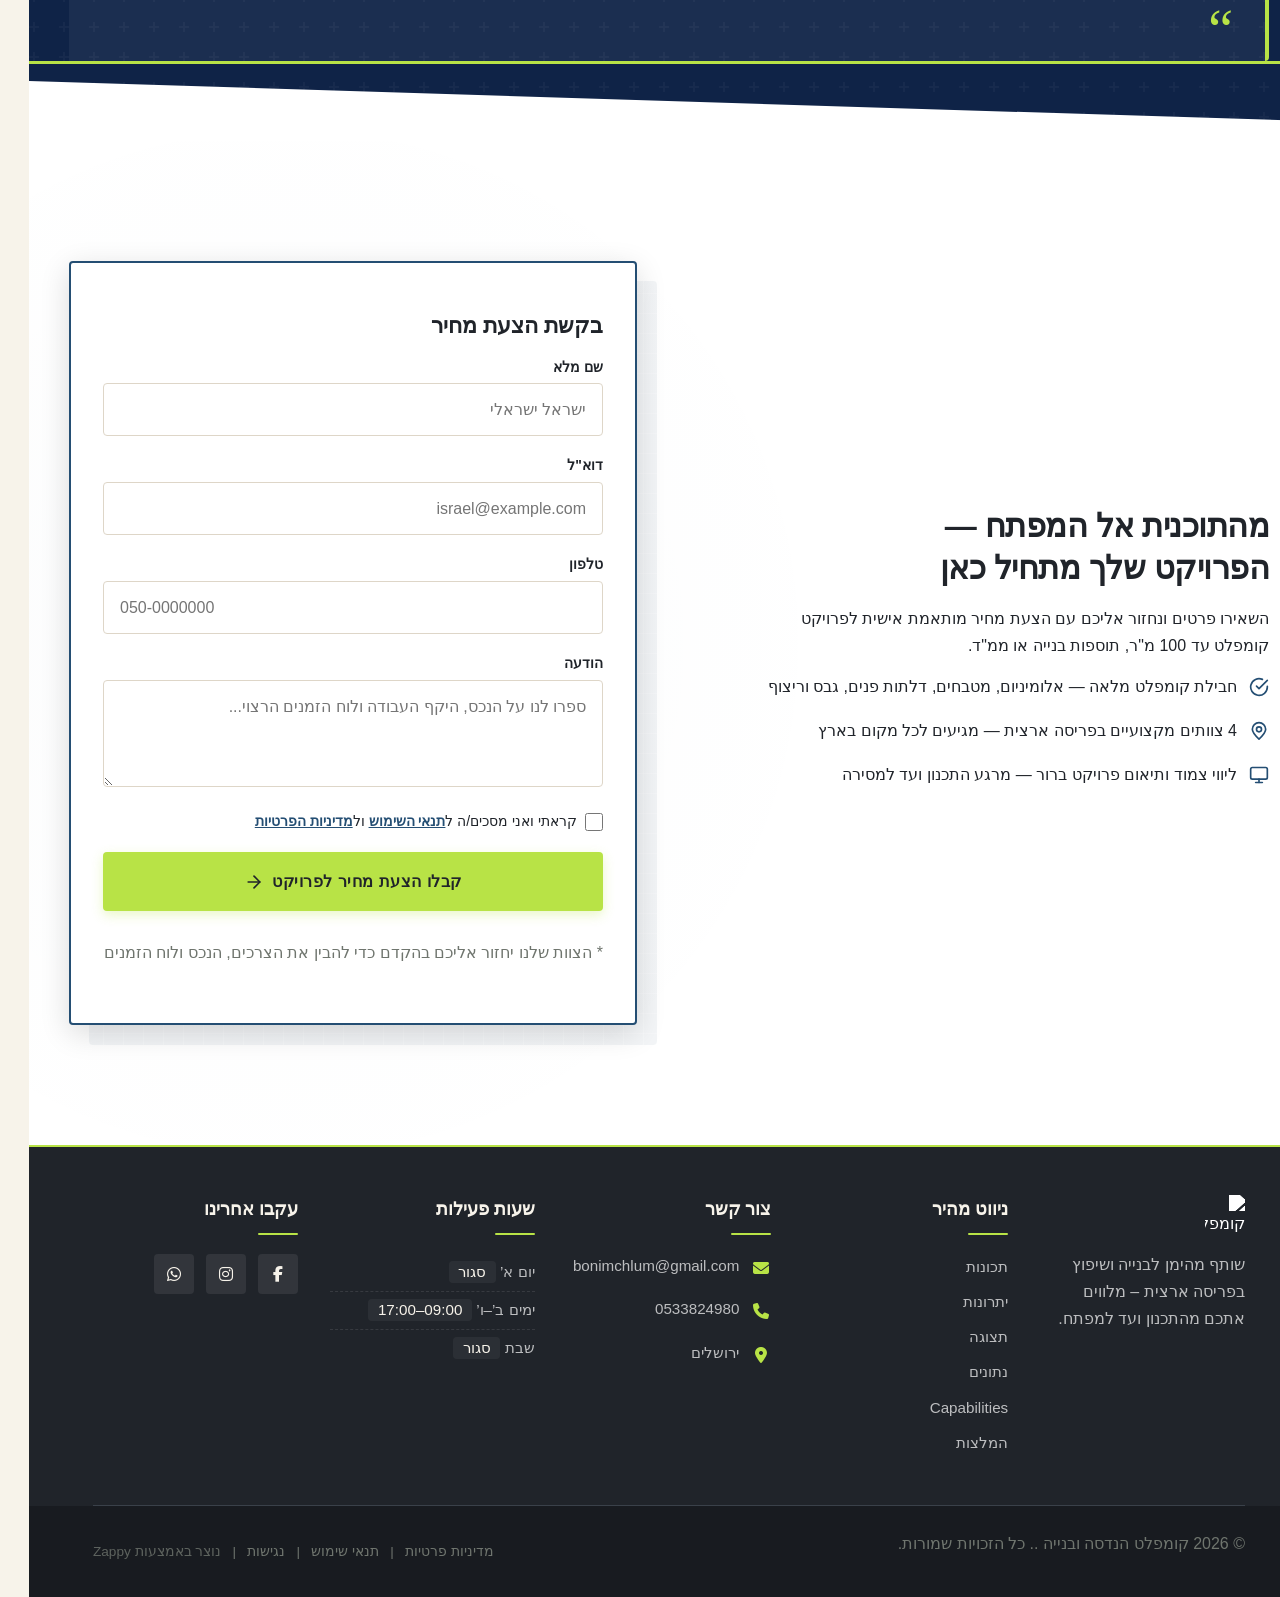
==== commit b538387c: "Incremental sync: 1 page(s) — update_text" ====
--- a/index.html
+++ b/index.html
@@ -840,7 +840,7 @@
     <section data-band-index="0" id="hero" class="index-hero-section" data-layout-spec="בית-hero" dir="rtl" data-hero-type="fullscreen-scrim">
   <!-- Background Image -->
   <div class="hero-bg-wrapper">
-    <img loading="eager" fetchpriority="high" data-hero-bg="true" data-placeholder="index-hero-image-1" data-context="A wide-angle shot of a newly renovated luxury apartment living room in Israel, featuring clean modern kitchen surfaces with a marble island, elegant aluminum window frames letting in soft warm sunlight, light oak herringbone parquet flooring, and subtle construction measurement marks drawn as thin white lines over the scene. The overall feeling is premium, confident, and transformative." width="1920" height="1080" src="/assets/site-index-hero-image-1.webp" alt="שיפוץ פנים יוקרתי - סלון ומטבח מודרני" data-hero-background="true" data-element-type="image" data-element-id="img-1783675501429-tf8y4qge8" decoding="async">
+    <img loading="eager" fetchpriority="high" data-hero-bg="true" data-placeholder="index-hero-image-1" data-context="A wide-angle shot of a newly renovated luxury apartment living room in Israel, featuring clean modern kitchen surfaces with a marble island, elegant aluminum window frames letting in soft warm sunlight, light oak herringbone parquet flooring, and subtle construction measurement marks drawn as thin white lines over the scene. The overall feeling is premium, confident, and transformative." width="1920" height="1080" src="/assets/site-index-hero-image-1.webp" alt="שיפוץ פנים יוקרתי - סלון ומטבח מודרני" data-hero-background="true" data-element-type="image" data-element-id="img-1783675501429-tf8y4qge8" style="object-position: 50% 50%;" decoding="async">
   </div>
 
   <!-- Scrim Overlay -->
@@ -871,7 +871,7 @@
       </p><!-- Main Headline --><h1 class="hero-headline" style="">שיפוץ בית עד 100 מ"ר<br>כולל כל עבודות הגמר ב 200 אלפש"ח</h1>
       
       <!-- Supporting Subtitle -->
-      <h3 class="hero-subtitle">חברה אחת, תוכנית אחת, 4 צוותים מקצועיים בכל הארץ – חווית שיפוץ ללא דאגות</h3>
+      <h3 class="hero-subtitle" style="">חברה אחת, תוכנית אחת,&nbsp; &nbsp;– חווית שיפוץ ללא דאגות וללא הפתעות</h3>
       
       <!-- CTA Buttons -->
       <div class="hero-cta-group">
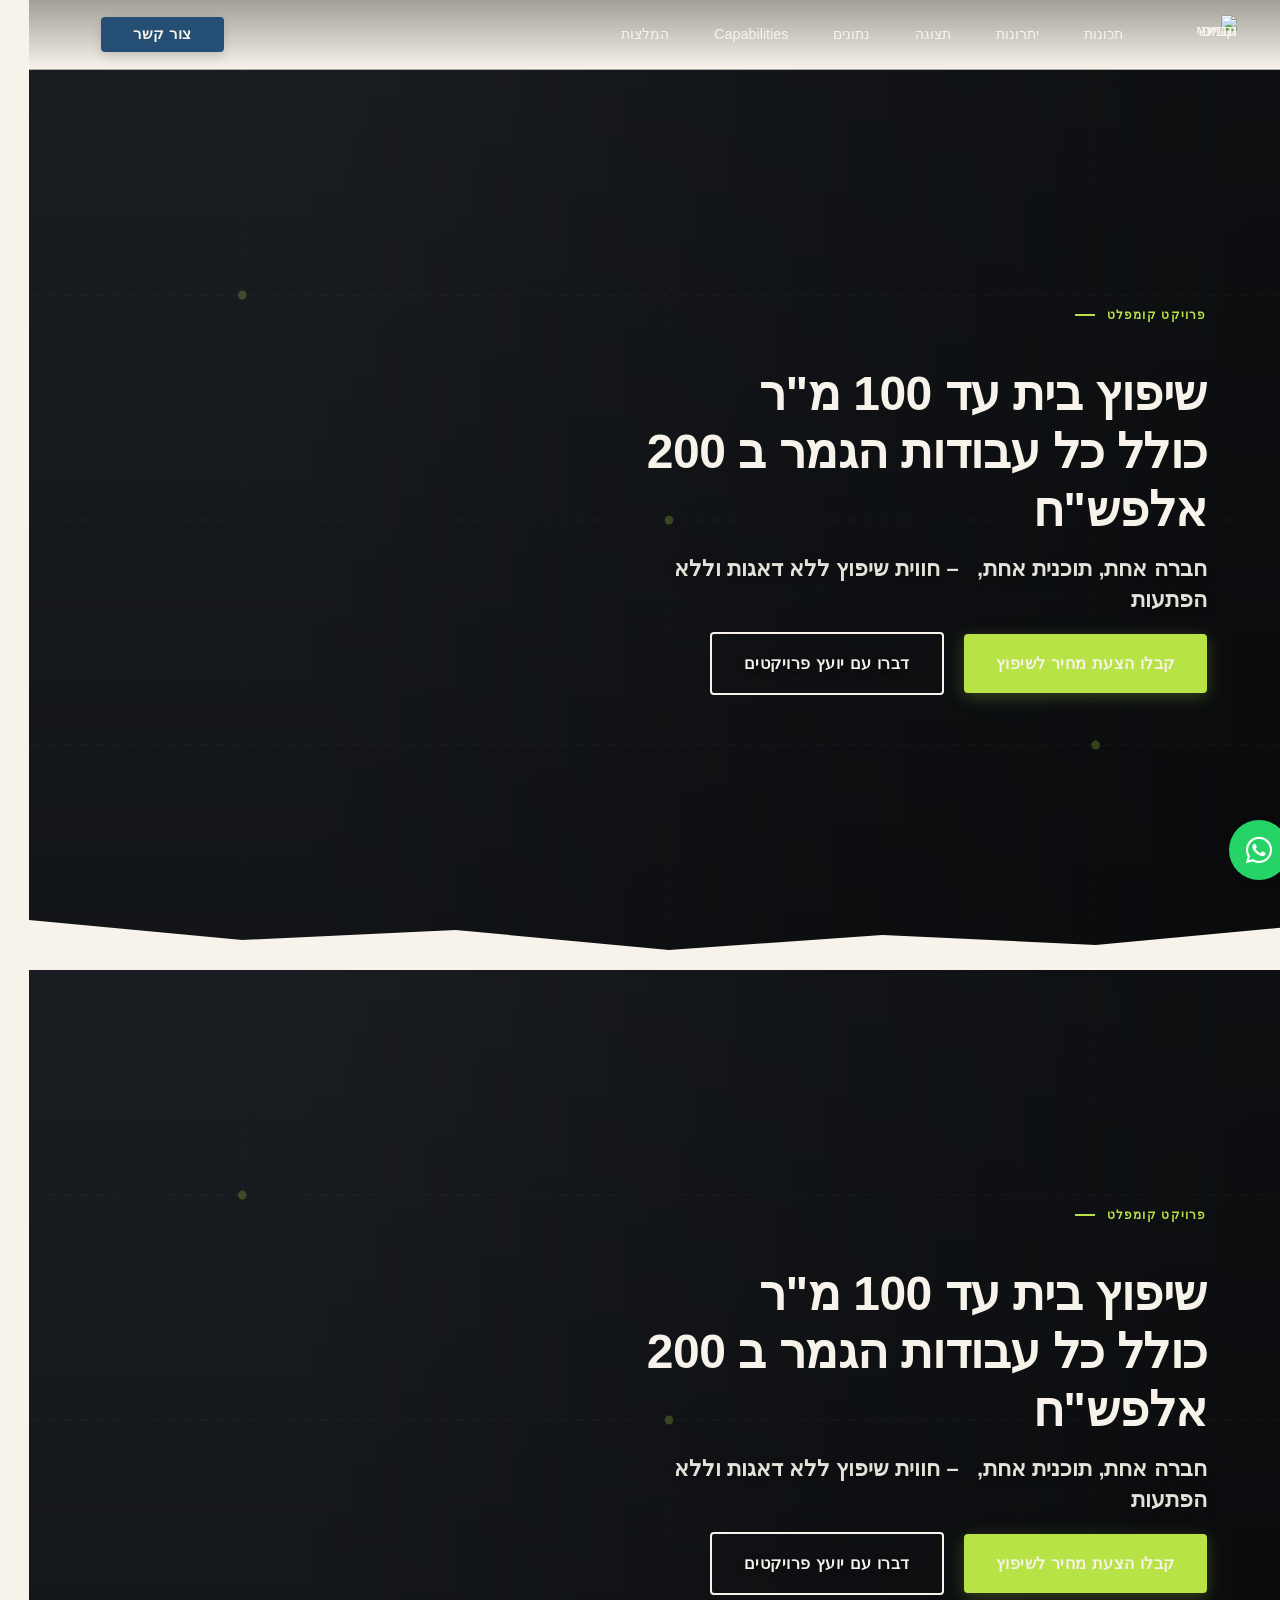
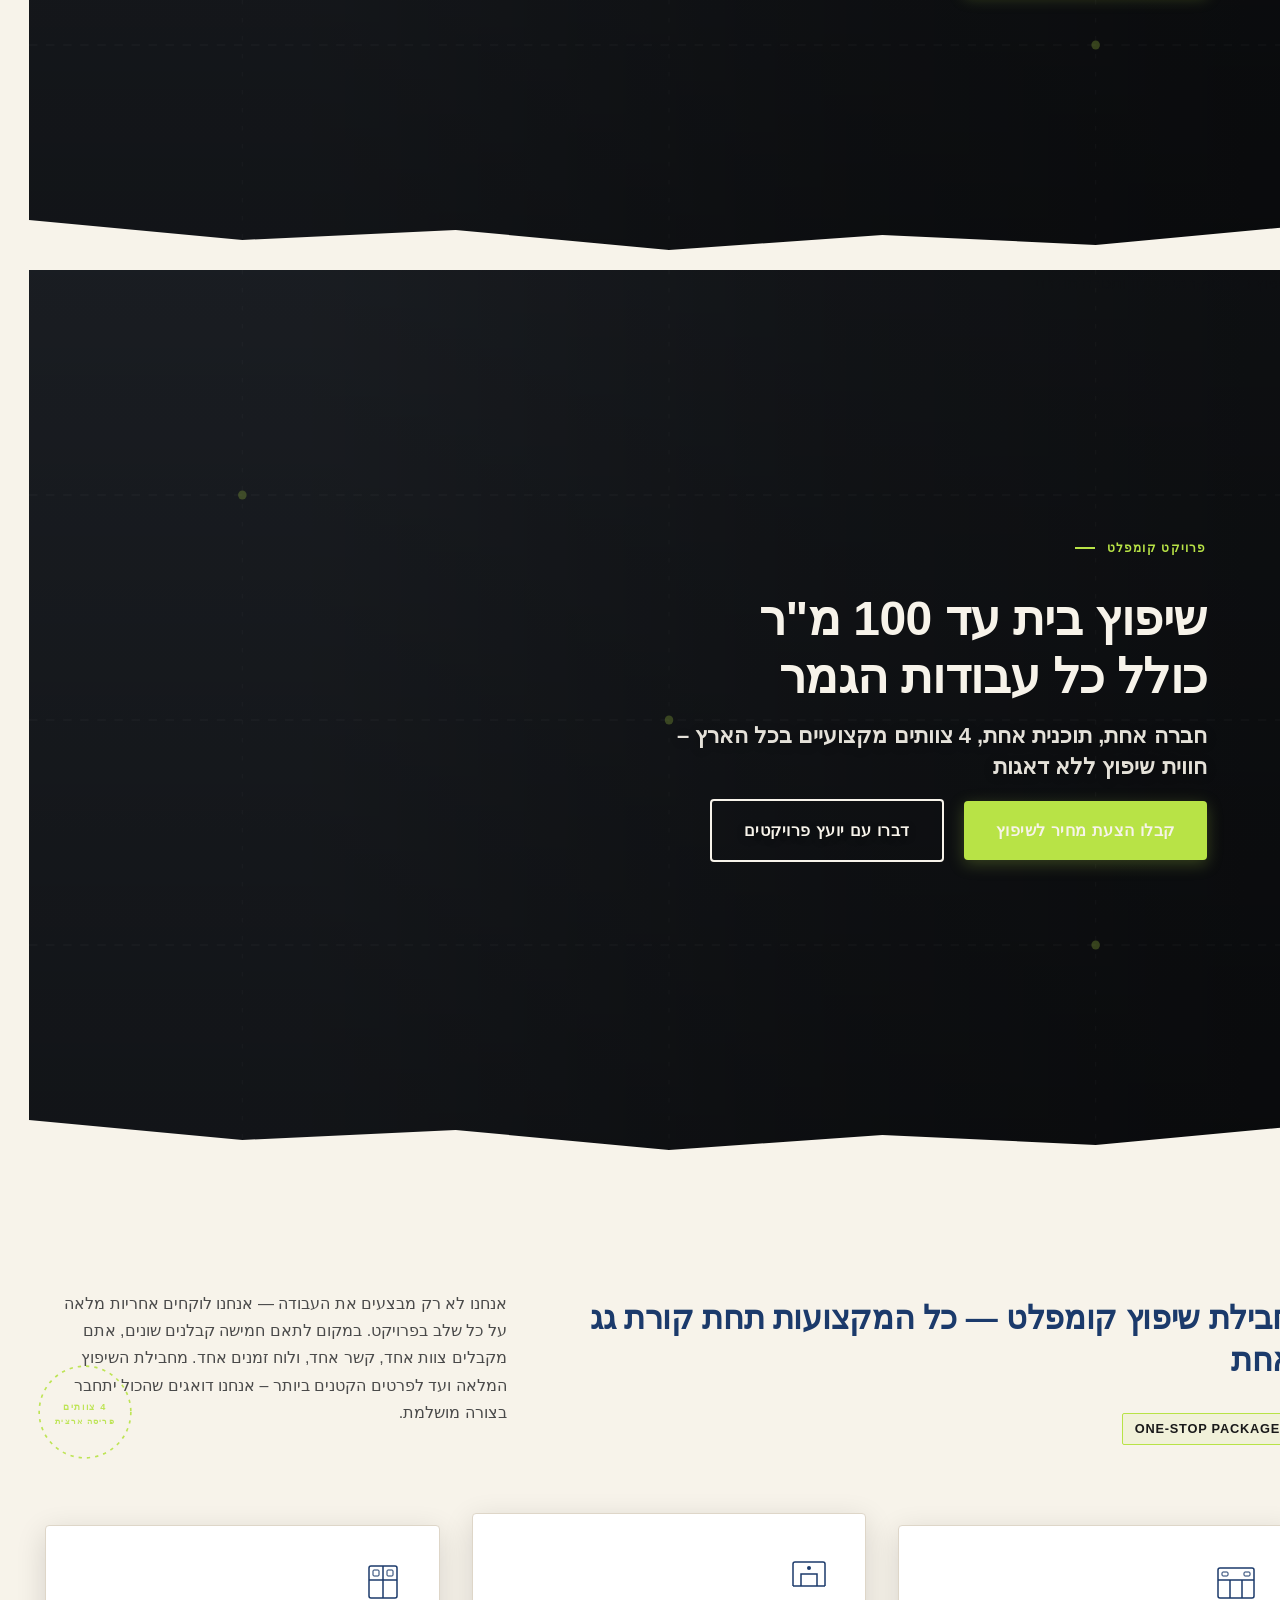
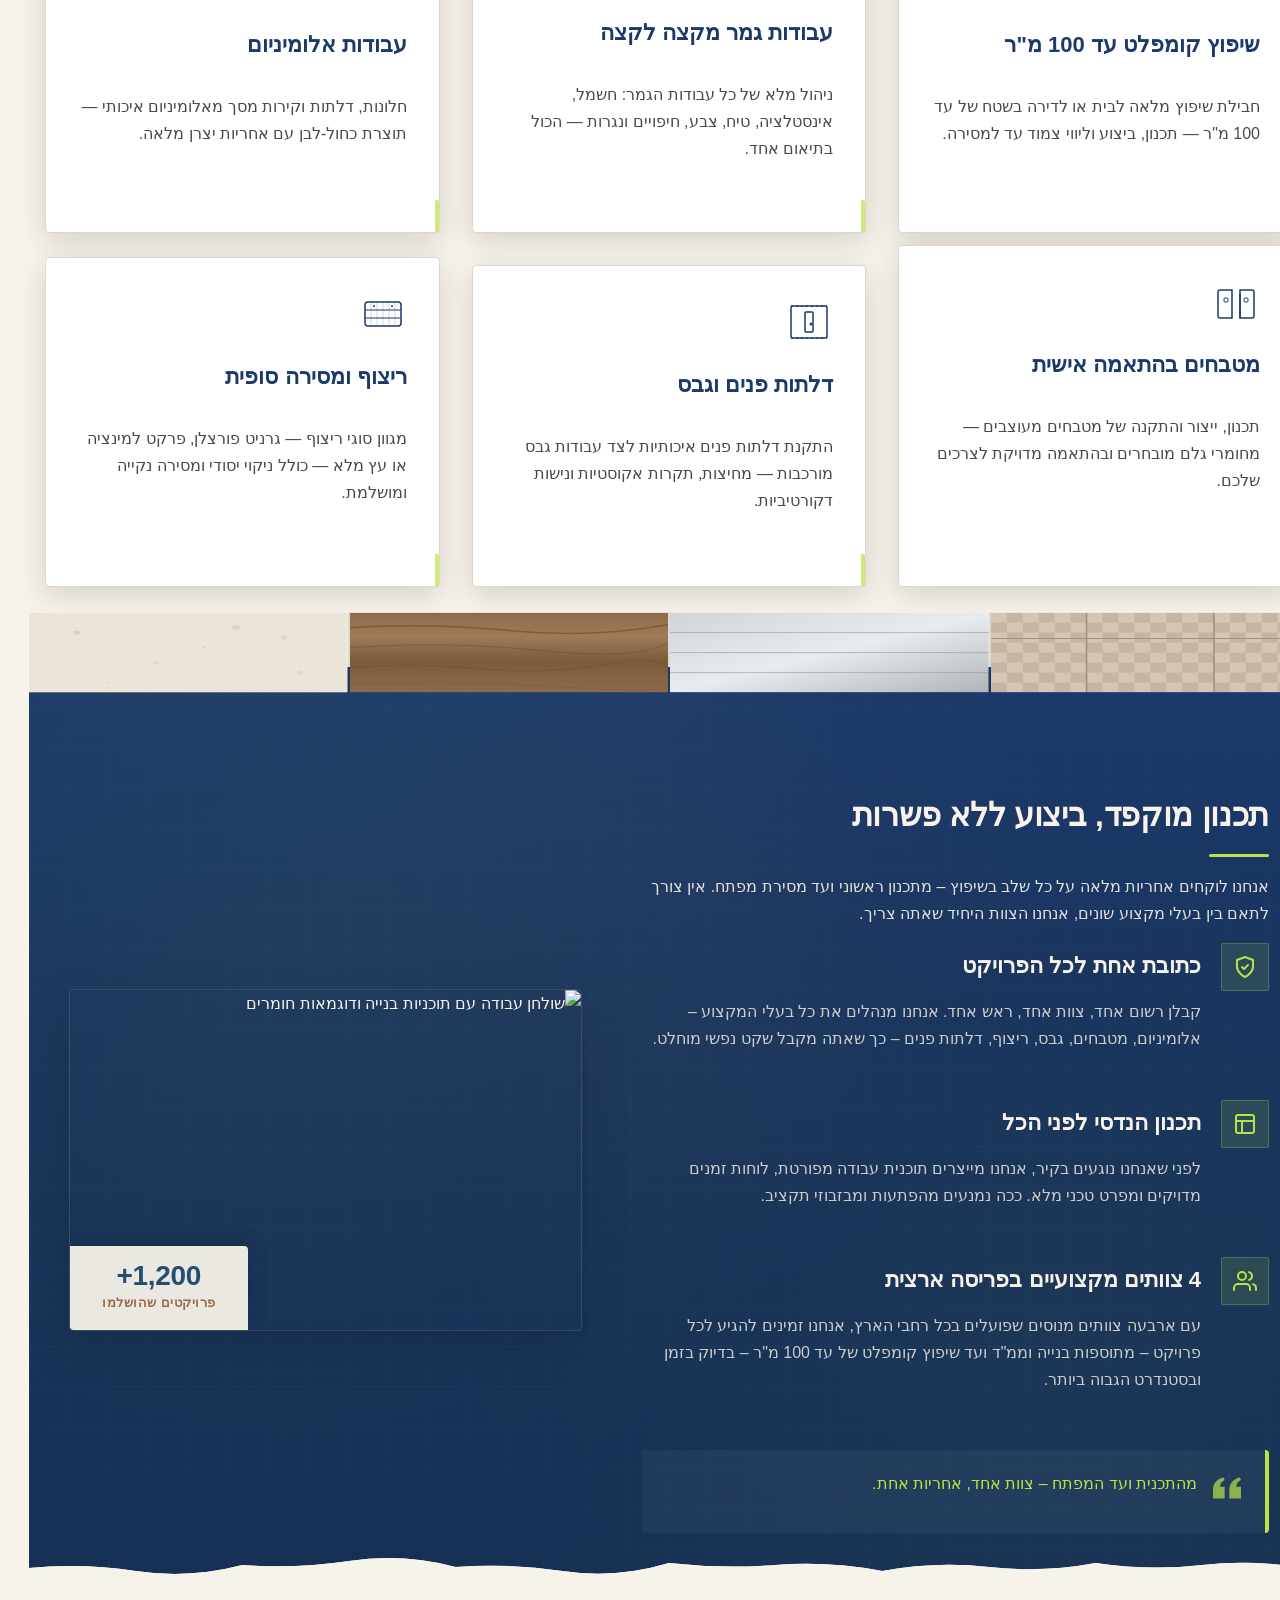
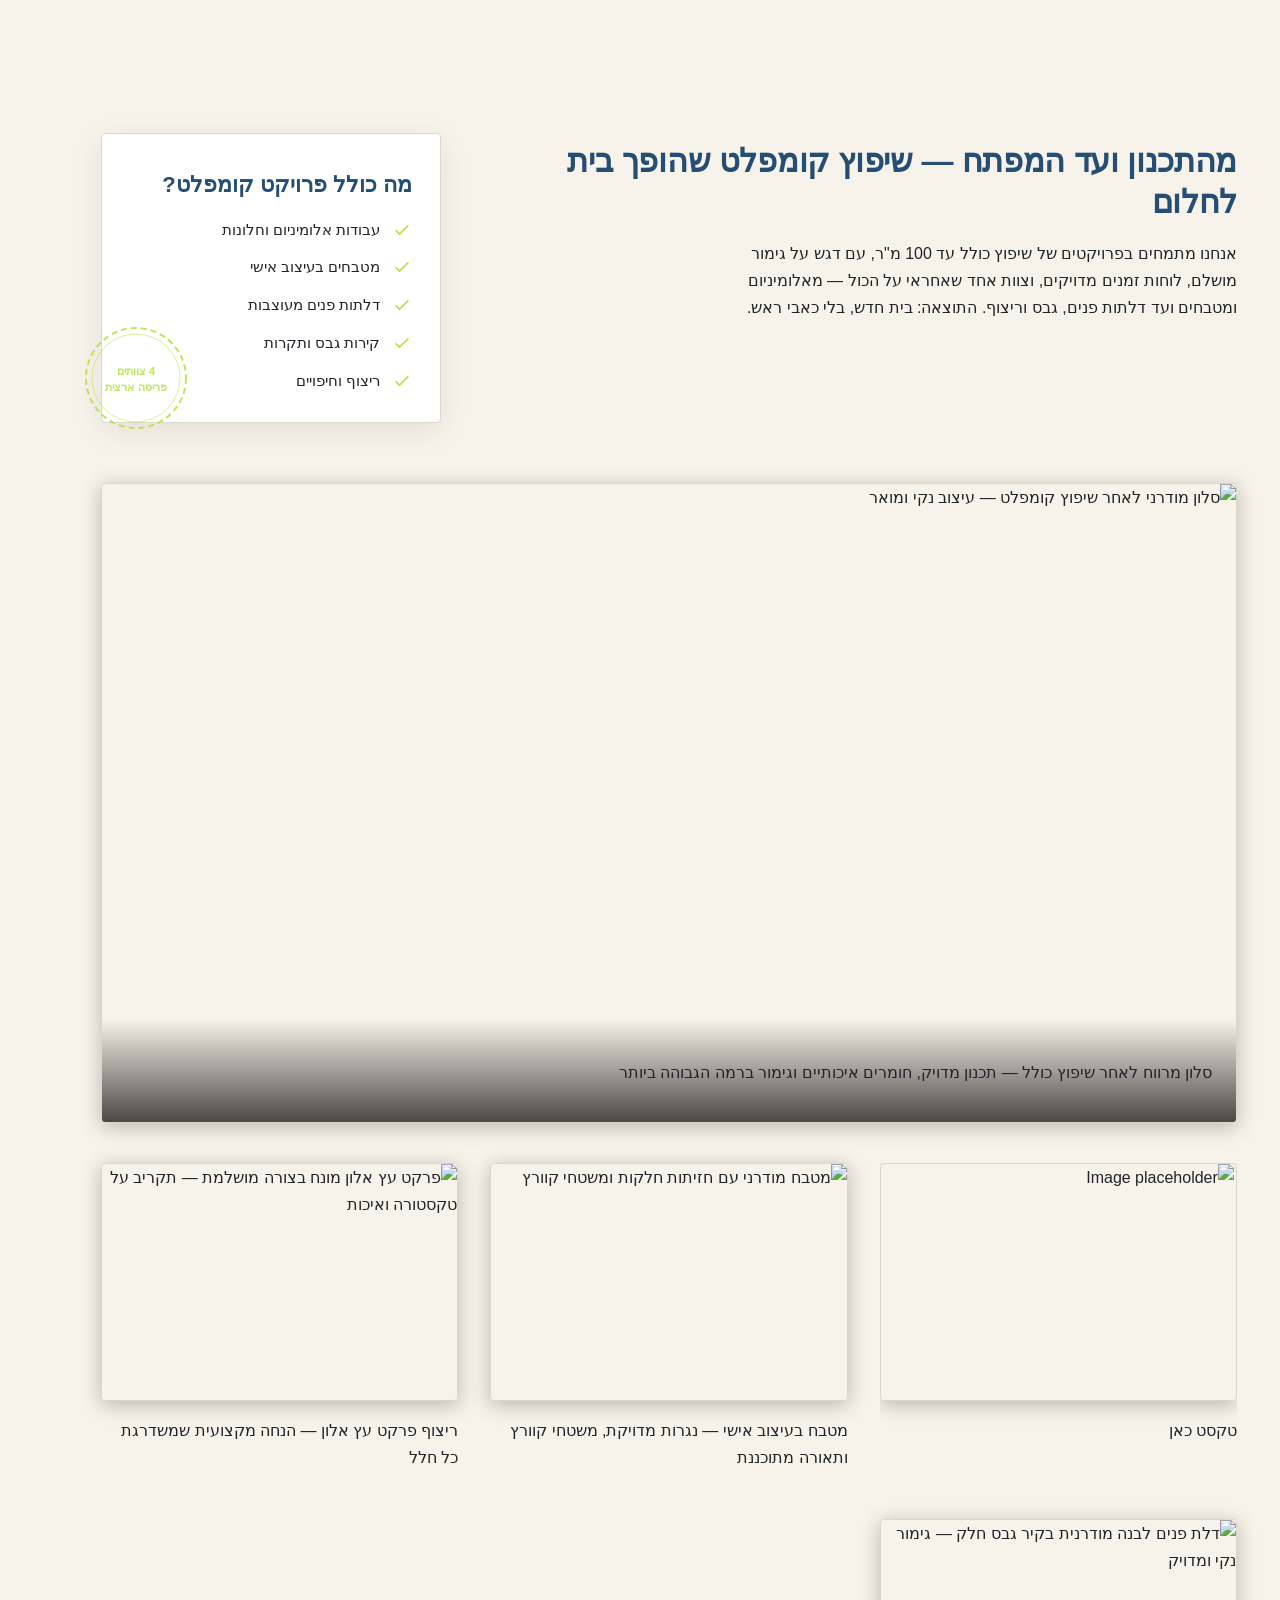
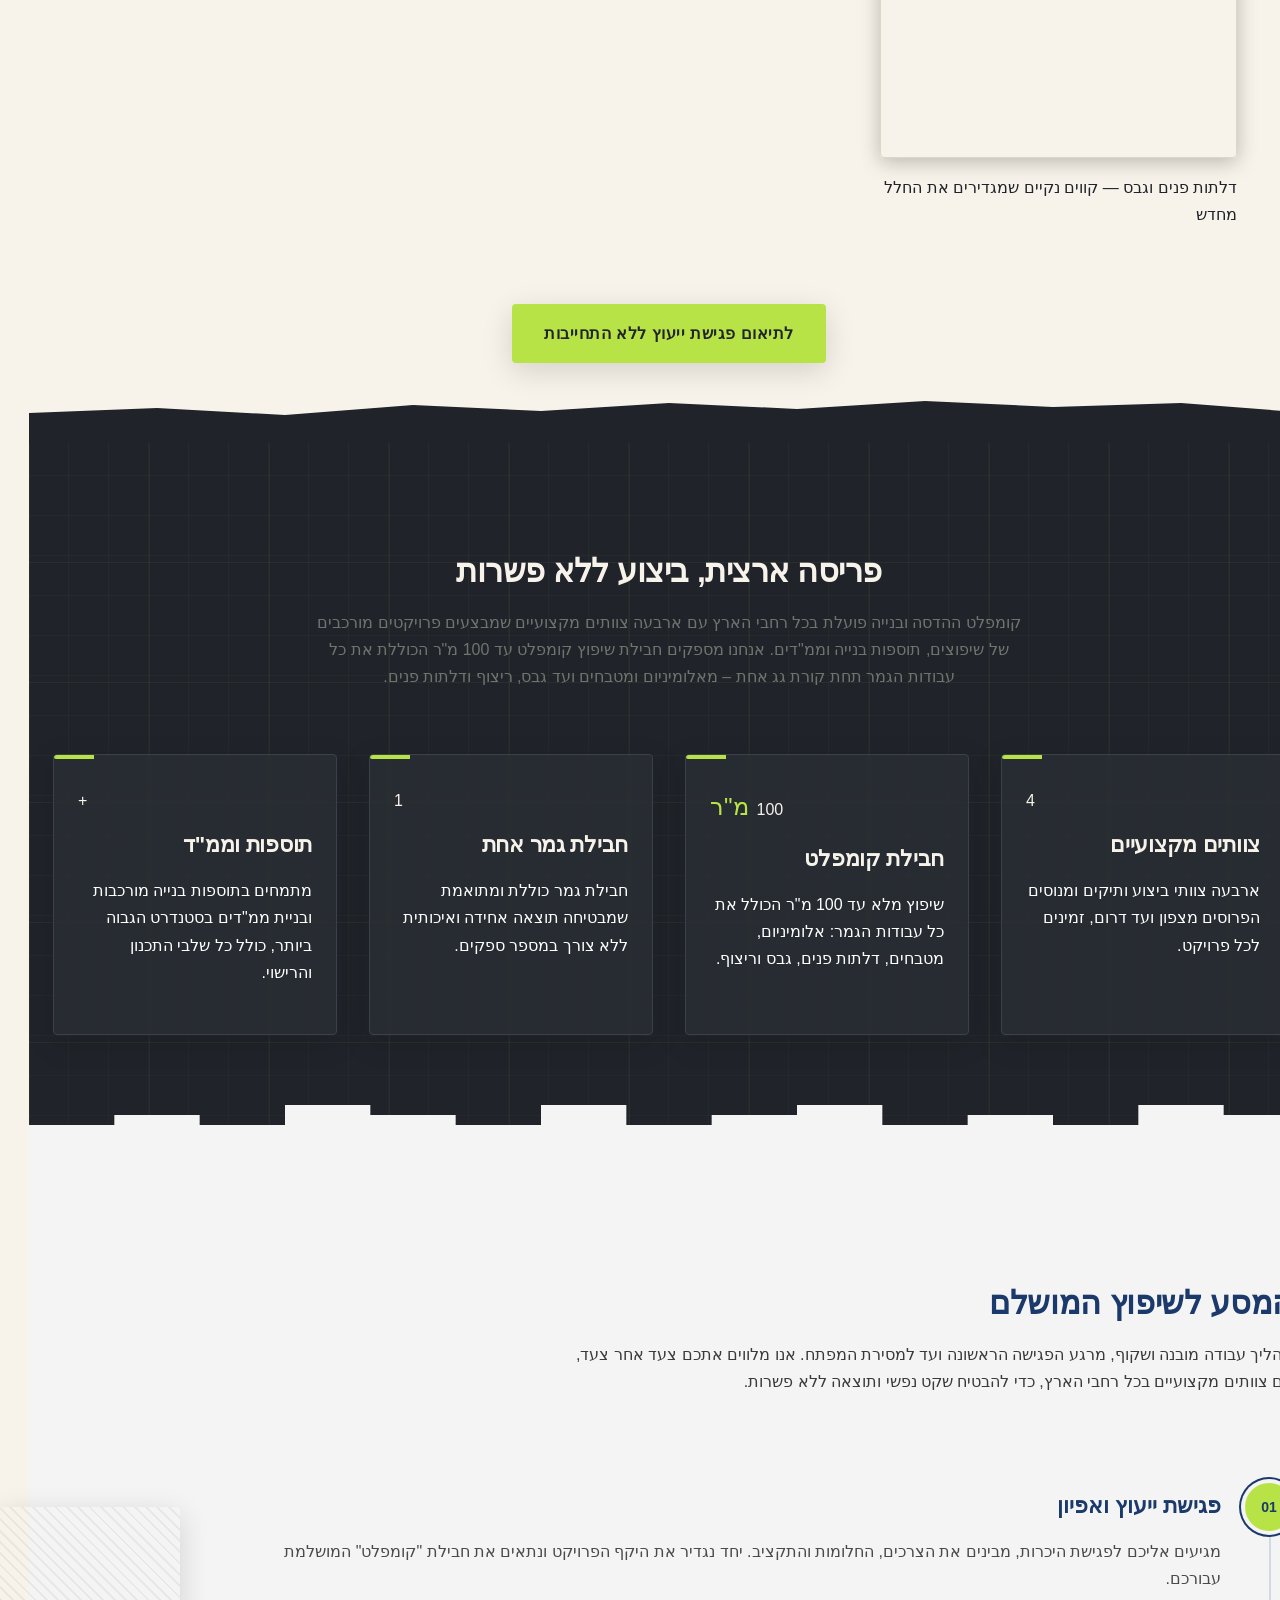
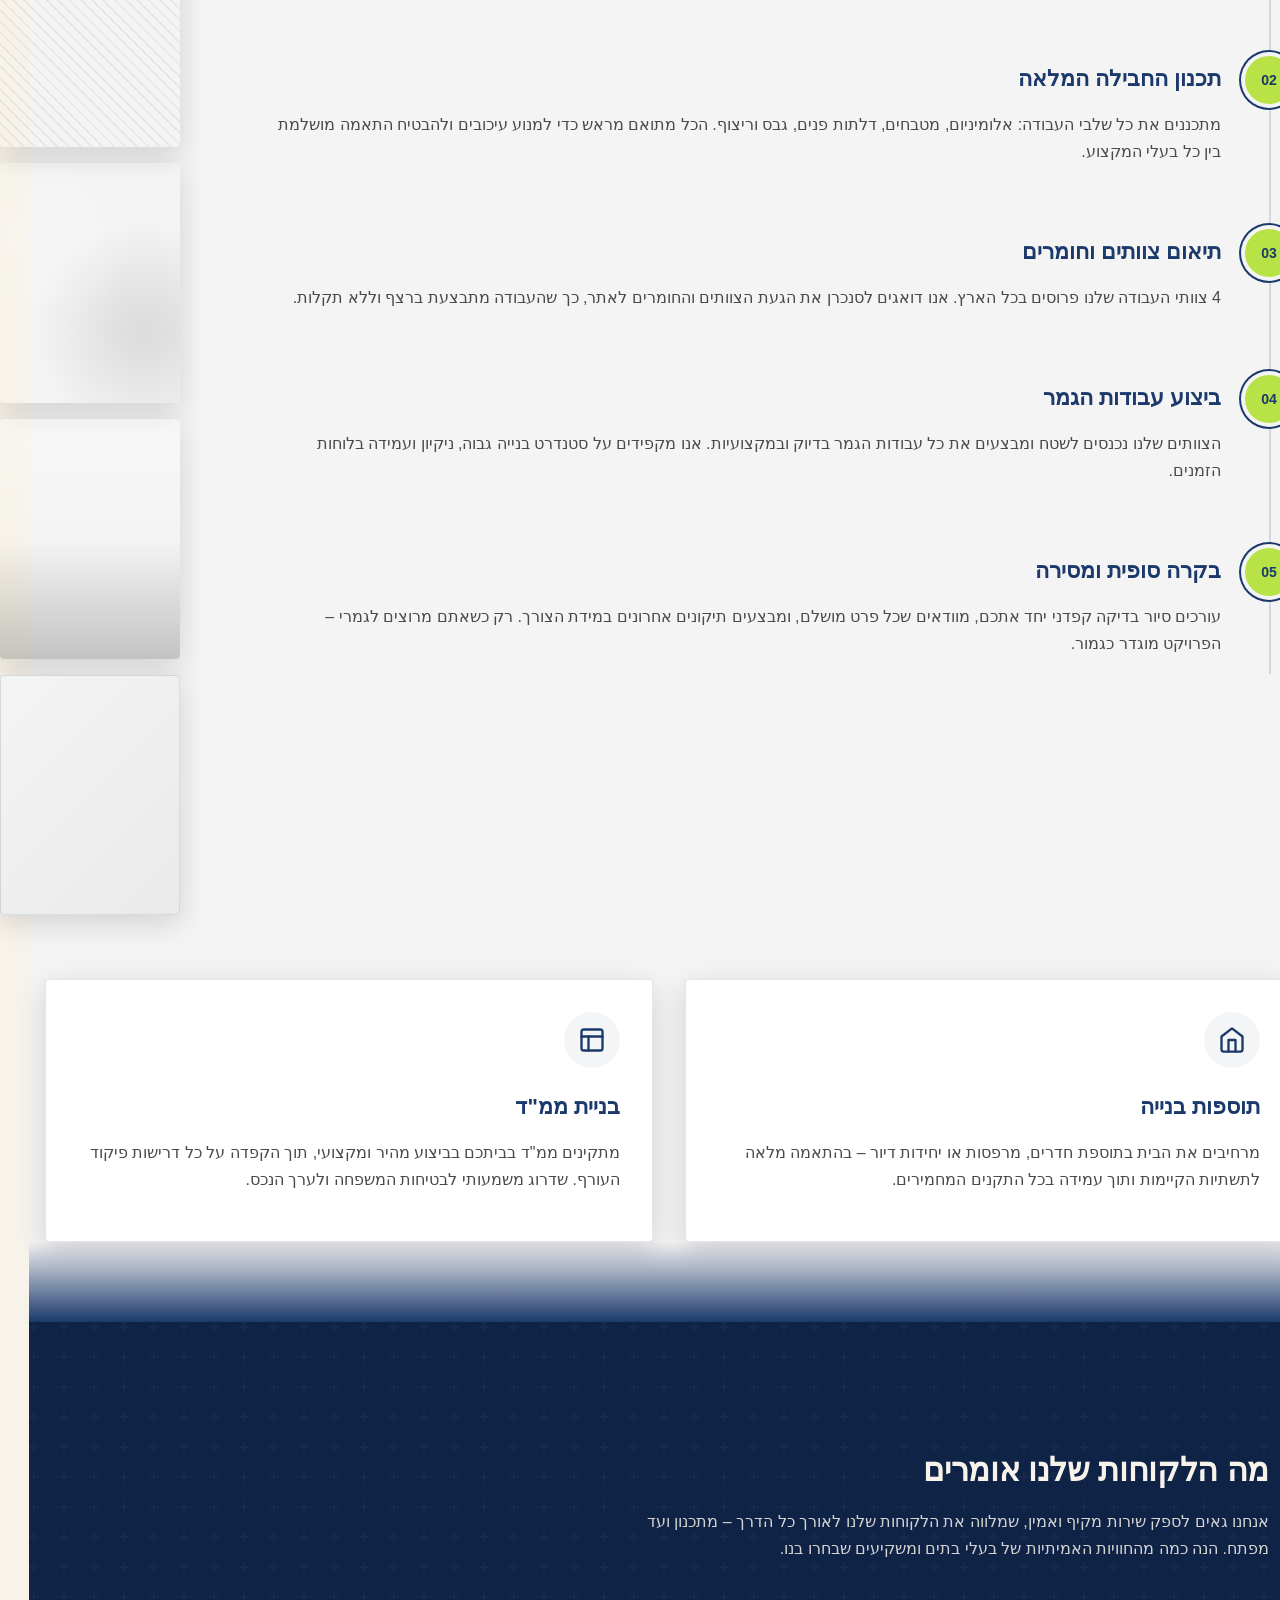
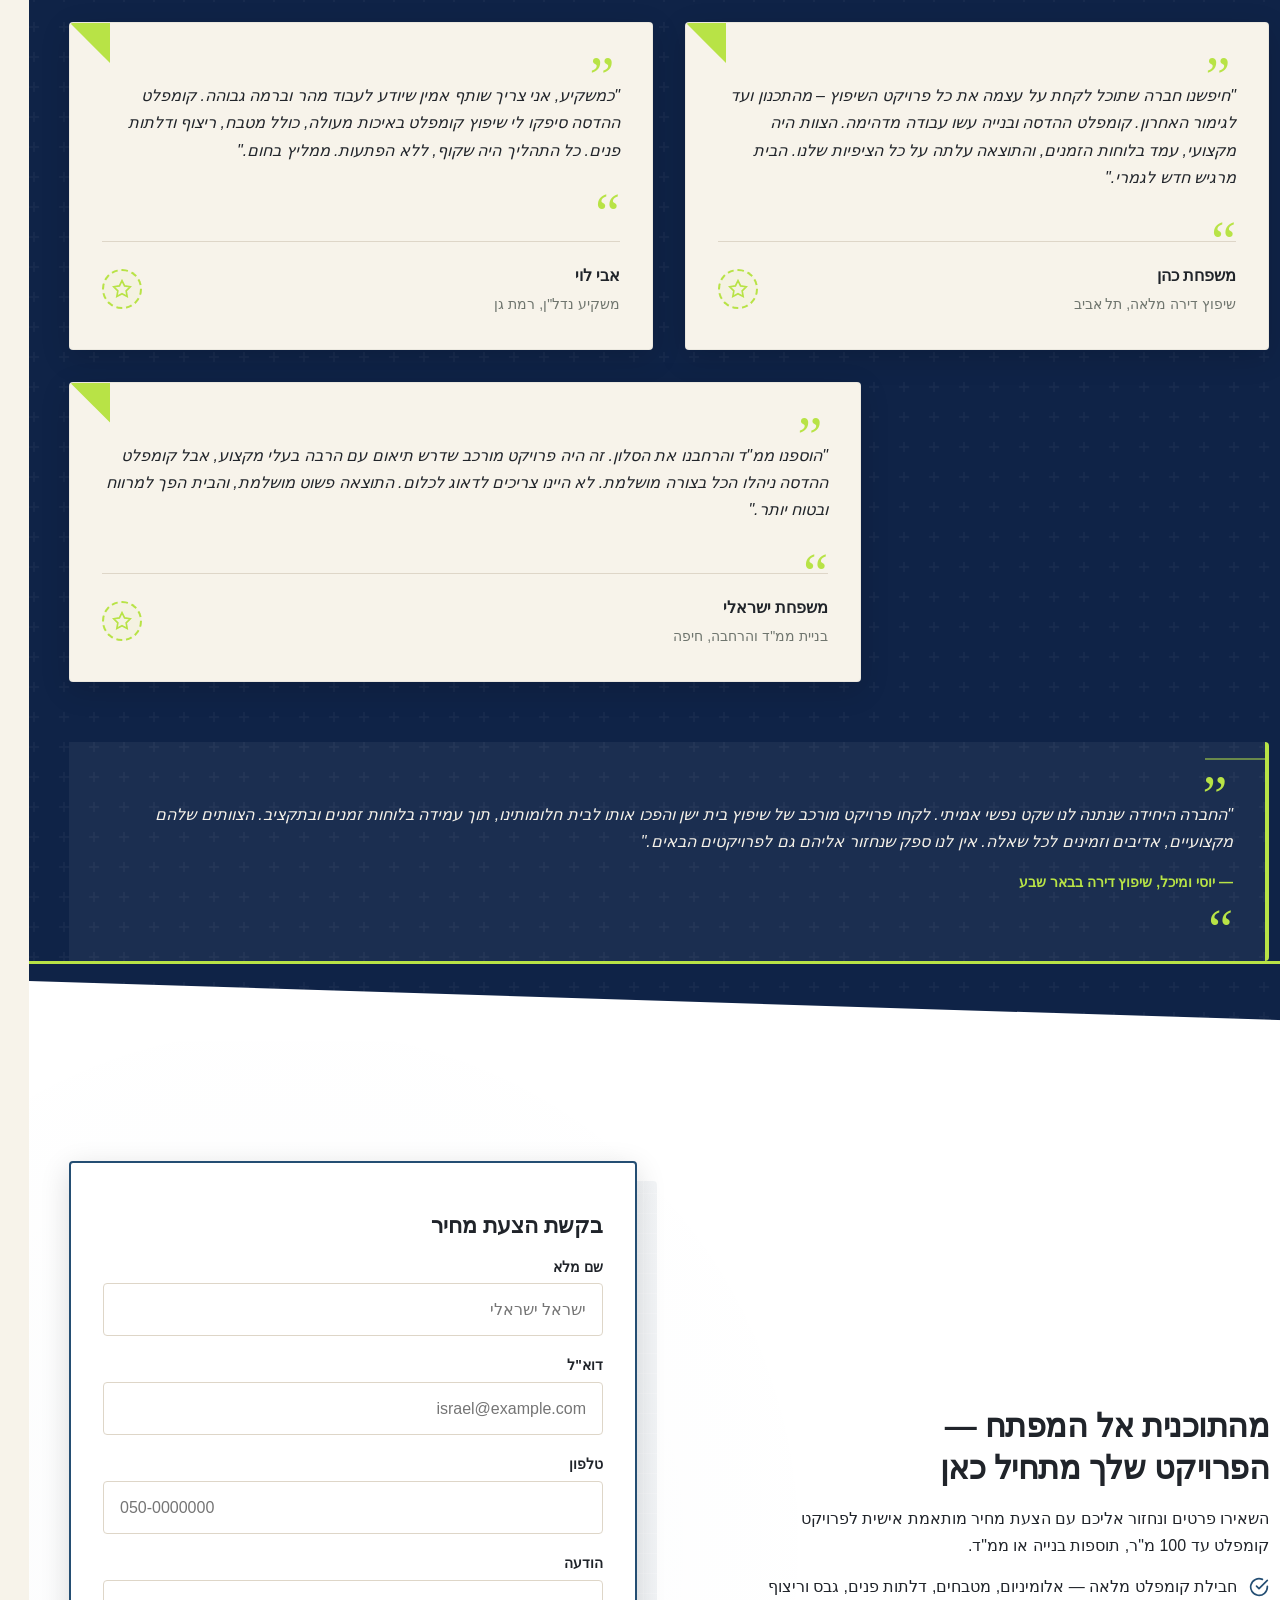
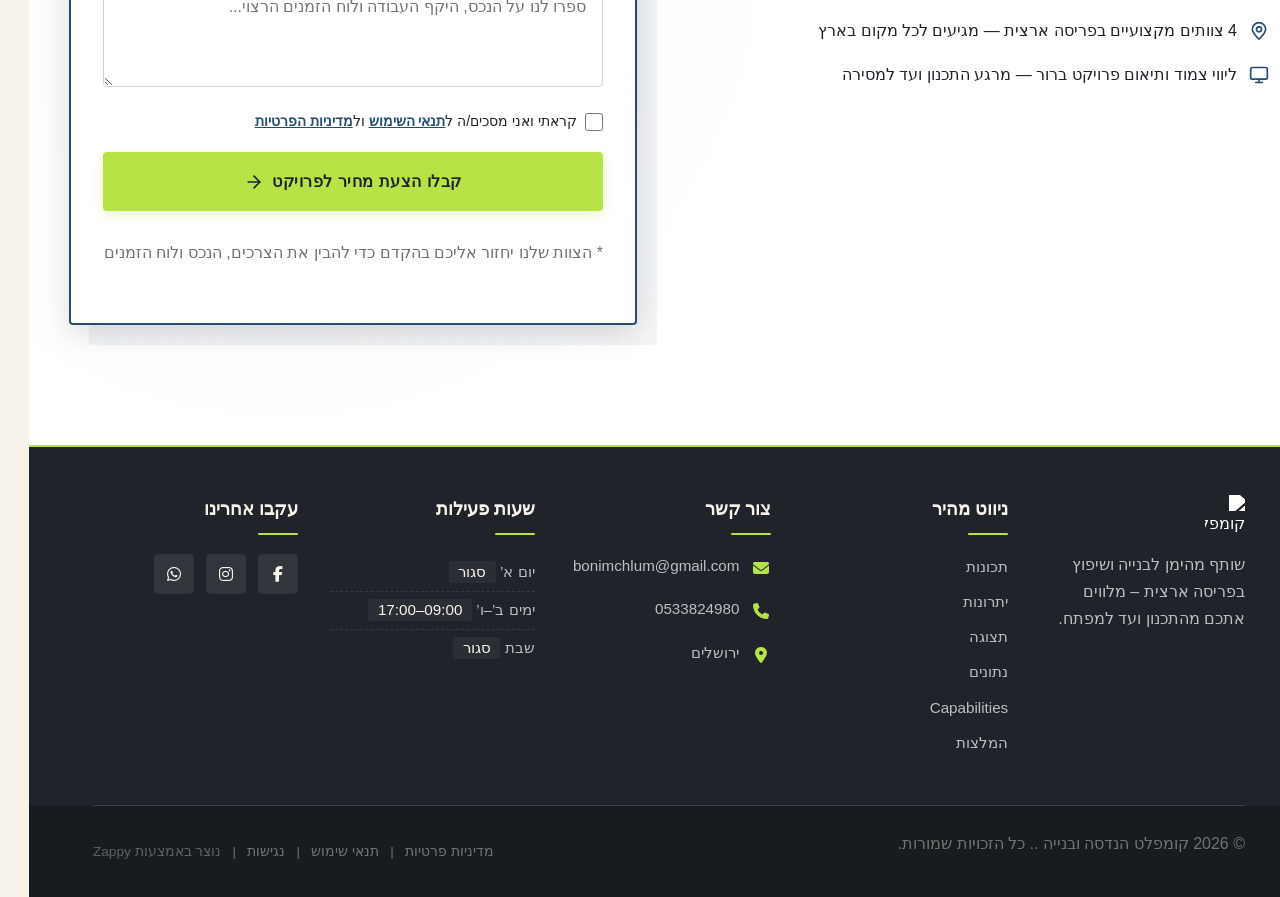
==== commit 0fb7519d: "Background sync: Progressive GitHub Sync" ====
--- a/index.html
+++ b/index.html
@@ -868,10 +868,60 @@
       <p><span class="hero-eyebrow">פרויקט קומפלט</span>
       
       
-      </p><!-- Main Headline --><h1 class="hero-headline" style="">שיפוץ בית עד 100 מ"ר<br>כולל כל עבודות הגמר ב 200 אלפש"ח</h1>
+      </p><!-- Main Headline --><h1 class="hero-headline">שיפוץ בית עד 100 מ"ר<br>כולל כל עבודות הגמר ב 200 אלפש"ח</h1>
       
       <!-- Supporting Subtitle -->
-      <h3 class="hero-subtitle" style="">חברה אחת, תוכנית אחת,&nbsp; &nbsp;– חווית שיפוץ ללא דאגות וללא הפתעות</h3>
+      <h3 class="hero-subtitle">חברה אחת, תוכנית אחת,&nbsp; &nbsp;– חווית שיפוץ ללא דאגות וללא הפתעות</h3>
+      
+      <!-- CTA Buttons -->
+      <div class="hero-cta-group">
+        <a href="#contact" class="btn-primary-accent" data-element-type="button" data-element-id="btn-1783675501421-0bn3gdka3" data-native-element="true">קבלו הצעת מחיר לשיפוץ</a>
+        <a href="#contact" class="btn-secondary-outline" data-element-type="button" data-element-id="btn-1783675501421-hy6jnnv8z" data-native-element="true">דברו עם יועץ פרויקטים</a>
+      </div>
+    </div>
+  </div>
+
+  <!-- Bottom Divider SVG -->
+  <div class="hero-divider-wrapper" aria-hidden="true">
+    <svg data-no-icon-edit="true" aria-hidden="true" viewBox="0 0 1200 80" preserveAspectRatio="none" xmlns="http://www.w3.org/2000/svg">
+      <polygon points="0,80 0,30 200,50 400,40 600,60 800,45 1000,55 1200,35 1200,80" fill="var(--bg-light)"></polygon>
+    </svg>
+  </div>
+</section><section data-band-index="0" id="hero-dup-1783804679660" class="index-hero-section" data-layout-spec="בית-hero" dir="rtl" data-hero-type="fullscreen-scrim">
+  <!-- Background Image -->
+  <div class="hero-bg-wrapper">
+    <img loading="eager" fetchpriority="high" data-hero-bg="true" data-placeholder="index-hero-image-1" data-context="A wide-angle shot of a newly renovated luxury apartment living room in Israel, featuring clean modern kitchen surfaces with a marble island, elegant aluminum window frames letting in soft warm sunlight, light oak herringbone parquet flooring, and subtle construction measurement marks drawn as thin white lines over the scene. The overall feeling is premium, confident, and transformative." width="1920" height="1080" src="/assets/site-index-hero-image-1.webp" alt="שיפוץ פנים יוקרתי - סלון ומטבח מודרני" data-hero-background="true" data-element-type="image" data-element-id="img-1783675501429-tf8y4qge8" style="object-position: 50% 50%;" decoding="async">
+  </div>
+
+  <!-- Scrim Overlay -->
+  <div class="hero-scrim" aria-hidden="true"></div>
+
+  <!-- Decorative Blueprint Lines -->
+  <div class="blueprint-lines" aria-hidden="true">
+    <svg viewBox="0 0 1200 800" preserveAspectRatio="none">
+      <line x1="0" y1="200" x2="1200" y2="200" stroke="rgba(255,255,255,0.06)" stroke-width="1" stroke-dasharray="8 8"></line>
+      <line x1="0" y1="400" x2="1200" y2="400" stroke="rgba(255,255,255,0.06)" stroke-width="1" stroke-dasharray="8 8"></line>
+      <line x1="0" y1="600" x2="1200" y2="600" stroke="rgba(255,255,255,0.06)" stroke-width="1" stroke-dasharray="8 8"></line>
+      <line x1="200" y1="0" x2="200" y2="800" stroke="rgba(255,255,255,0.04)" stroke-width="1" stroke-dasharray="4 12"></line>
+      <line x1="600" y1="0" x2="600" y2="800" stroke="rgba(255,255,255,0.04)" stroke-width="1" stroke-dasharray="4 12"></line>
+      <line x1="1000" y1="0" x2="1000" y2="800" stroke="rgba(255,255,255,0.04)" stroke-width="1" stroke-dasharray="4 12"></line>
+      <circle cx="200" cy="200" r="4" fill="rgba(184,227,70,0.3)"></circle>
+      <circle cx="600" cy="400" r="4" fill="rgba(184,227,70,0.3)"></circle>
+      <circle cx="1000" cy="600" r="4" fill="rgba(184,227,70,0.3)"></circle>
+    </svg>
+  </div>
+
+  <!-- Content Overlay Group -->
+  <div class="hero-overlay-group">
+    <div class="hero-content-container">
+      <!-- Eyebrow Label -->
+      <p><span class="hero-eyebrow">פרויקט קומפלט</span>
+      
+      
+      </p><!-- Main Headline --><h1 class="hero-headline">שיפוץ בית עד 100 מ"ר<br>כולל כל עבודות הגמר ב 200 אלפש"ח</h1>
+      
+      <!-- Supporting Subtitle -->
+      <h3 class="hero-subtitle">חברה אחת, תוכנית אחת,&nbsp; &nbsp;– חווית שיפוץ ללא דאגות וללא הפתעות</h3>
       
       <!-- CTA Buttons -->
       <div class="hero-cta-group">
@@ -1286,22 +1336,22 @@
         <div class="detail-image-wrapper">
           <div data-zappy-zoom-wrapper="true" data-element-id="new-grid-img-1783675866792-0-j3ssbf72y" data-element-type="image" data-zappy-zoom-wrapper-width="351px" data-zappy-zoom-wrapper-height="345px" data-zappy-zoom-wrapper-width-mode="px" data-zappy-zoom-wrapper-align="center" style="position: relative !important; overflow: hidden !important; width: 351px !important; max-width: 100% !important; margin-left: auto !important; margin-right: auto !important; height: 345px !important; display: block !important;" data-zappy-zoom-clip="true" data-zappy-wrapper-margins-applied="true"><img decoding="async" data-placeholder="image-placeholder" data-context="A close-up photograph of a sleek, modern kitchen with handleless cabinets, quartz countertops, and under-cabinet lighting. The kitchen is pristine and looks brand new, showcasing high-end finishing work." width="600" height="400" src="/assets/site-index-showcase-image-1.webp" alt="Image placeholder" data-element-type="image" data-element-id="new-grid-img-1783675866792-0-j3ssbf72y" style="cursor: pointer; object-position: 49% 61% !important; display: block; width: 100% !important; height: 100% !important; object-fit: fill !important; max-width: none !important; margin-top: 0px !important; margin-bottom: 0px !important; left: 0% !important; top: 0% !important; max-height: none !important;" id="new-grid-img-1783675866792-0-j3ssbf72y" data-ai-slot="grid-item-image" data-zappy-original-width="350.5777893066406" data-zappy-original-height="345.3833312988281" data-zappy-zoom="0.5" data-zappy-object-position="49% 61%" loading="lazy" fetchpriority="low"></div>
         </div>
-        <p style="cursor: text;">טקסט כאן</p>
+        <p>טקסט כאן</p>
       </div><div class="detail-card" data-grid-item-index="1">
         <div class="detail-image-wrapper">
-          <img loading="lazy" decoding="async" data-placeholder="index-showcase-image-2" data-context="A close-up photograph of a sleek, modern kitchen with handleless cabinets, quartz countertops, and under-cabinet lighting. The kitchen is pristine and looks brand new, showcasing high-end finishing work." width="600" height="400" src="/assets/site-index-showcase-image-2.webp" alt="מטבח מודרני עם חזיתות חלקות ומשטחי קוורץ" data-element-type="image" data-element-id="img-1783675501430-4r0zbcbt9" style="" fetchpriority="low">
+          <img loading="lazy" decoding="async" data-placeholder="index-showcase-image-2" data-context="A close-up photograph of a sleek, modern kitchen with handleless cabinets, quartz countertops, and under-cabinet lighting. The kitchen is pristine and looks brand new, showcasing high-end finishing work." width="600" height="400" src="/assets/site-index-showcase-image-2.webp" alt="מטבח מודרני עם חזיתות חלקות ומשטחי קוורץ" data-element-type="image" data-element-id="img-1783675501430-4r0zbcbt9" fetchpriority="low">
         </div>
         <p>מטבח בעיצוב אישי — נגרות מדויקת, משטחי קוורץ ותאורה מתוכננת</p>
       </div>
       <div class="detail-card" data-grid-item-index="2">
         <div class="detail-image-wrapper">
-          <img loading="lazy" decoding="async" data-placeholder="index-showcase-image-3" data-context="A macro photograph of light oak parquet flooring with a beautiful natural grain, perfectly laid with no visible gaps. The focus is on the texture and quality of the material and installation." width="600" height="400" src="/assets/site-index-showcase-image-3.webp" alt="פרקט עץ אלון מונח בצורה מושלמת — תקריב על טקסטורה ואיכות" data-element-type="image" data-element-id="img-1783675501430-33dh74gz5" style="" fetchpriority="low">
+          <img loading="lazy" decoding="async" data-placeholder="index-showcase-image-3" data-context="A macro photograph of light oak parquet flooring with a beautiful natural grain, perfectly laid with no visible gaps. The focus is on the texture and quality of the material and installation." width="600" height="400" src="/assets/site-index-showcase-image-3.webp" alt="פרקט עץ אלון מונח בצורה מושלמת — תקריב על טקסטורה ואיכות" data-element-type="image" data-element-id="img-1783675501430-33dh74gz5" fetchpriority="low">
         </div>
         <p>ריצוף פרקט עץ אלון — הנחה מקצועית שמשדרגת כל חלל</p>
       </div>
       <div class="detail-card" data-grid-item-index="3">
         <div class="detail-image-wrapper">
-          <img loading="lazy" decoding="async" data-placeholder="index-showcase-image-4" data-context="An interior photograph of a modern white interior door with clean lines, a minimalist handle, set in a freshly painted white wall with a smooth gypsum ceiling above. The image highlights precision in door installation and drywall finishing." width="600" height="400" src="/assets/site-index-showcase-image-4.webp" alt="דלת פנים לבנה מודרנית בקיר גבס חלק — גימור נקי ומדויק" data-element-type="image" data-element-id="img-1783675501430-80kyfsyst" style="" fetchpriority="low">
+          <img loading="lazy" decoding="async" data-placeholder="index-showcase-image-4" data-context="An interior photograph of a modern white interior door with clean lines, a minimalist handle, set in a freshly painted white wall with a smooth gypsum ceiling above. The image highlights precision in door installation and drywall finishing." width="600" height="400" src="/assets/site-index-showcase-image-4.webp" alt="דלת פנים לבנה מודרנית בקיר גבס חלק — גימור נקי ומדויק" data-element-type="image" data-element-id="img-1783675501430-80kyfsyst" fetchpriority="low">
         </div>
         <p>דלתות פנים וגבס — קווים נקיים שמגדירים את החלל מחדש</p>
       </div>
